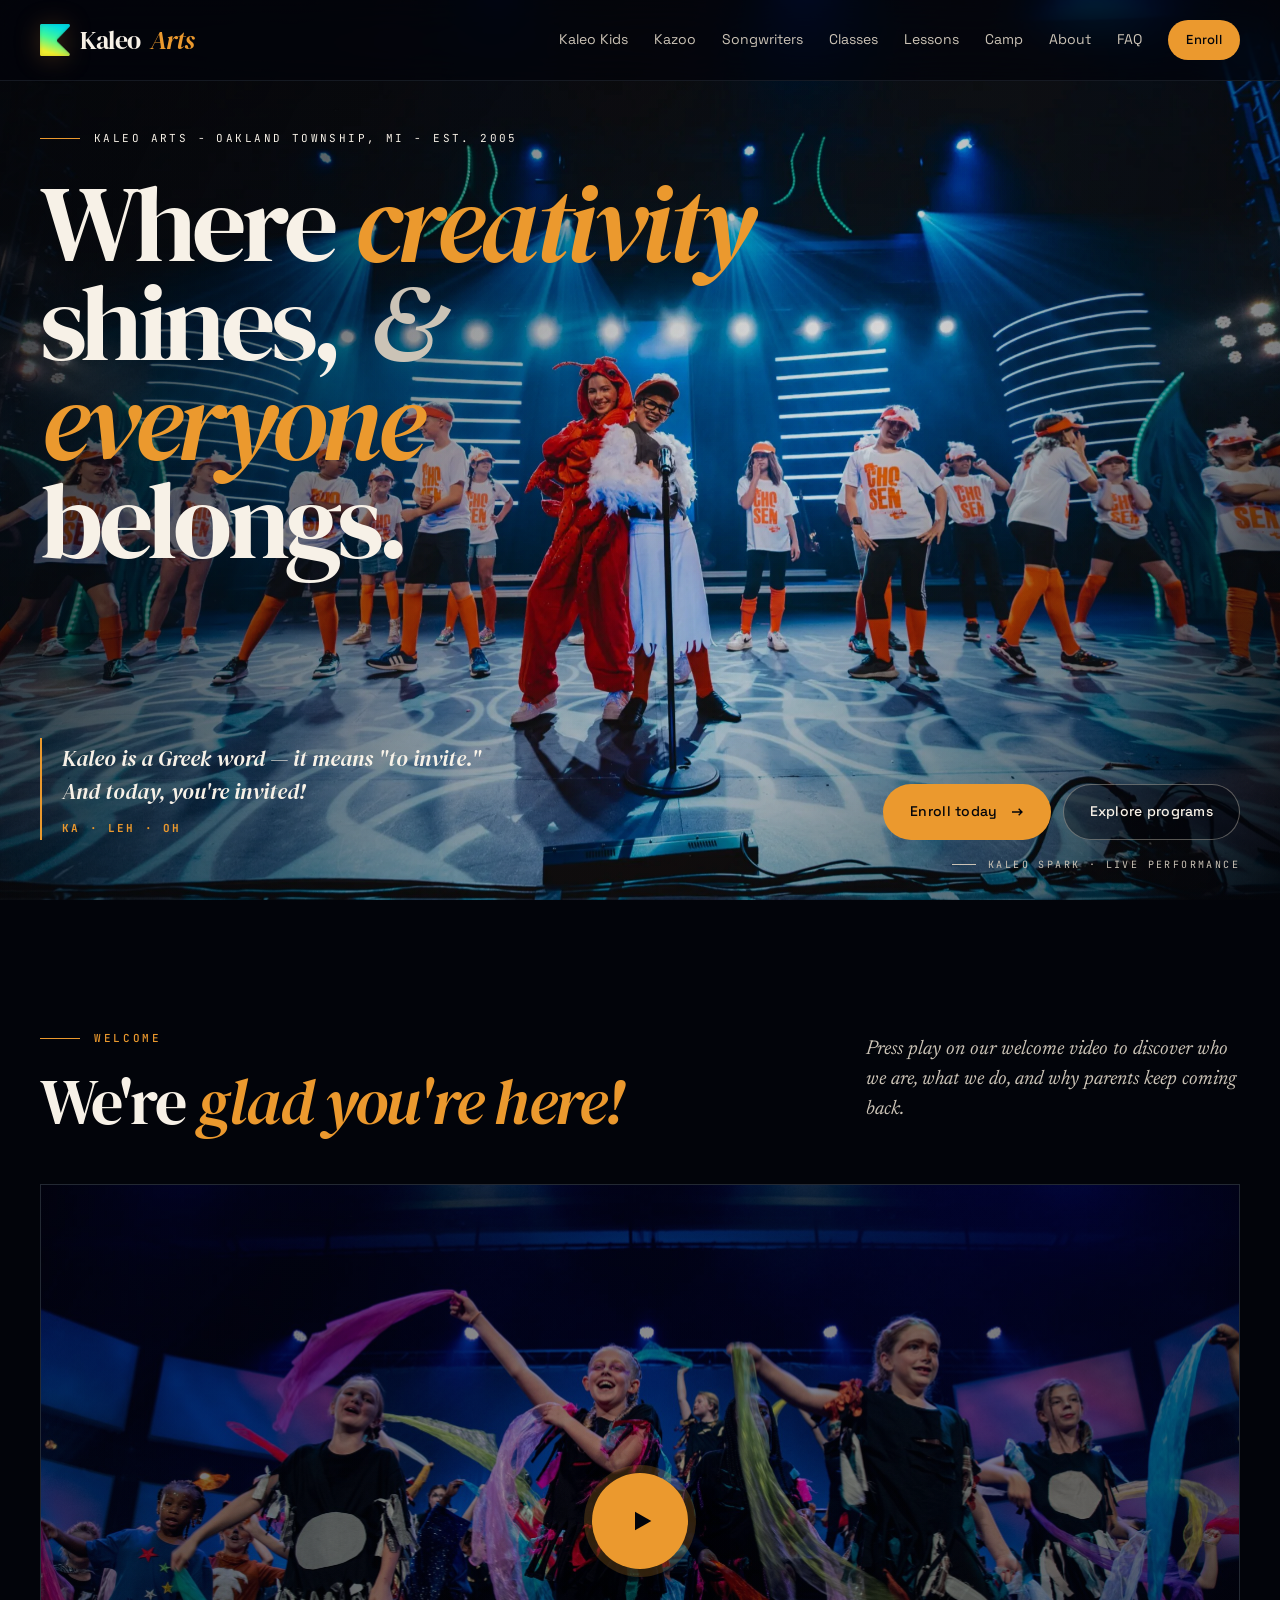
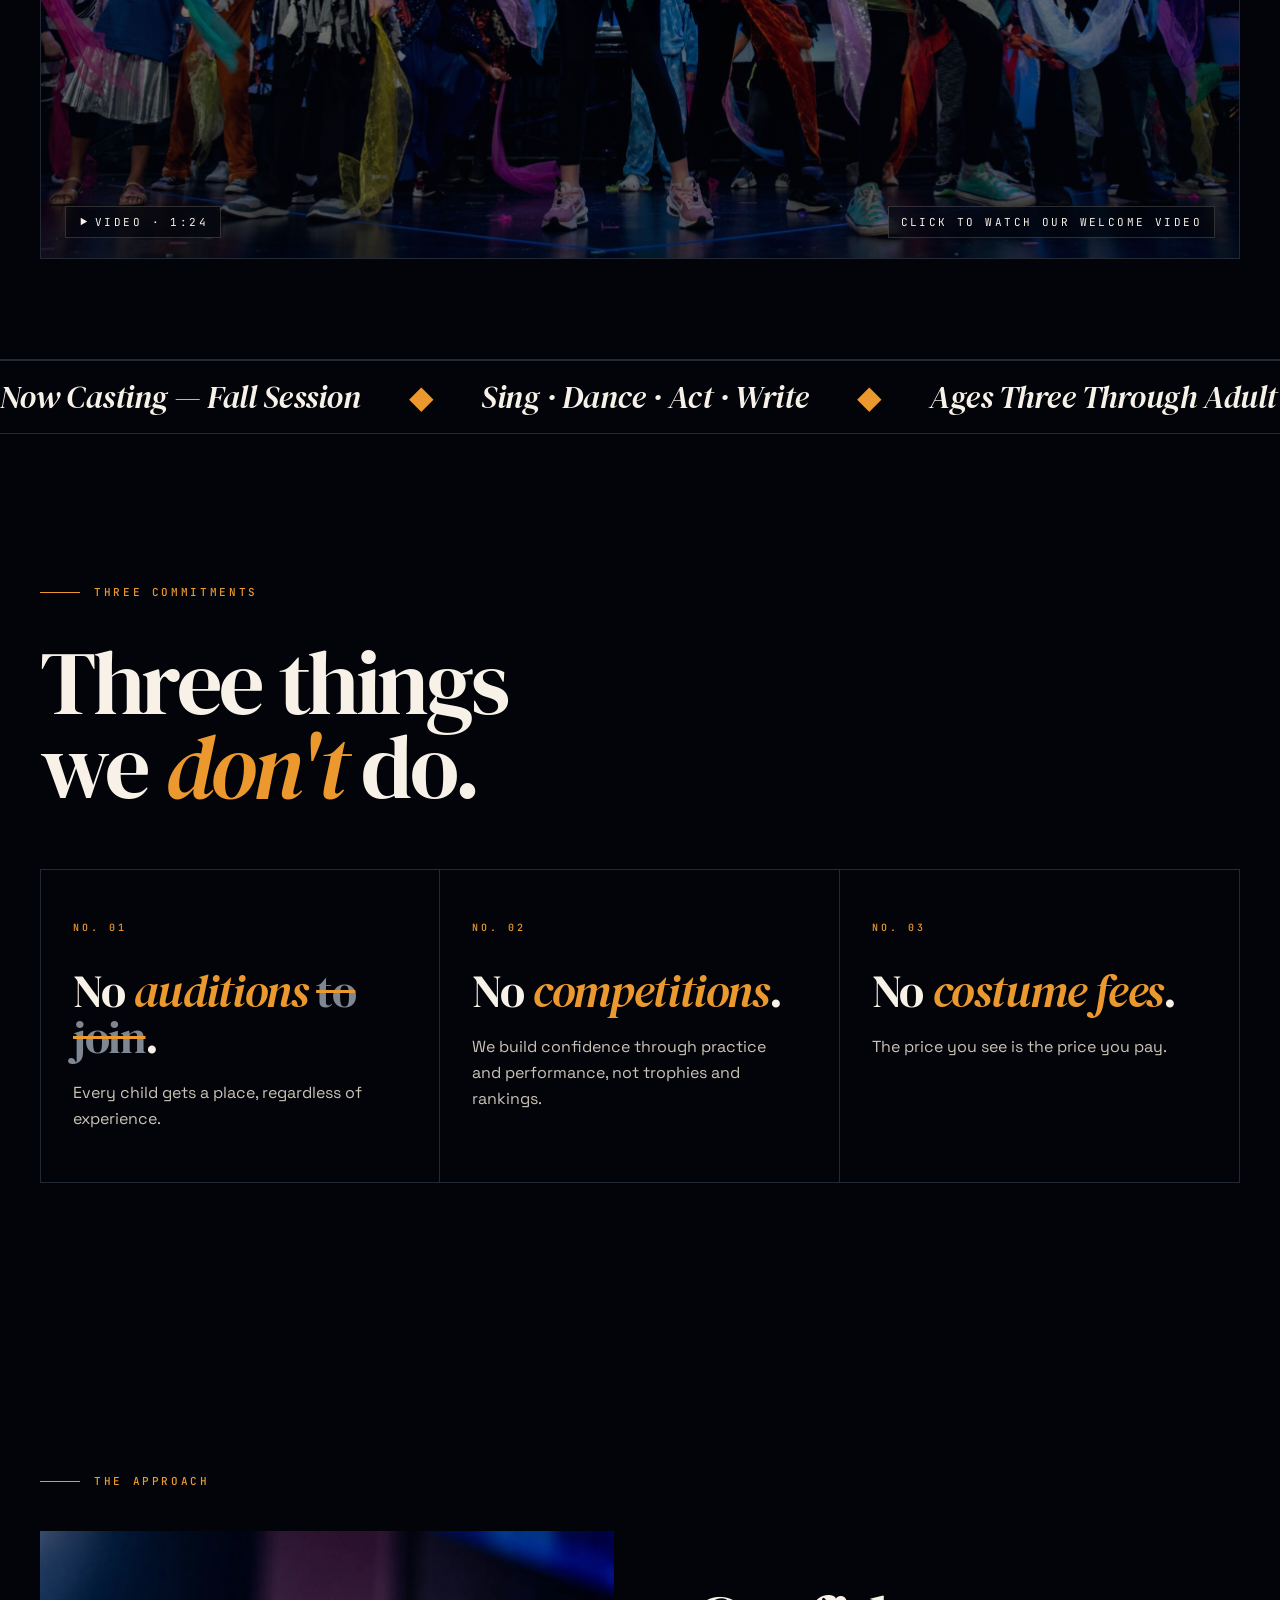
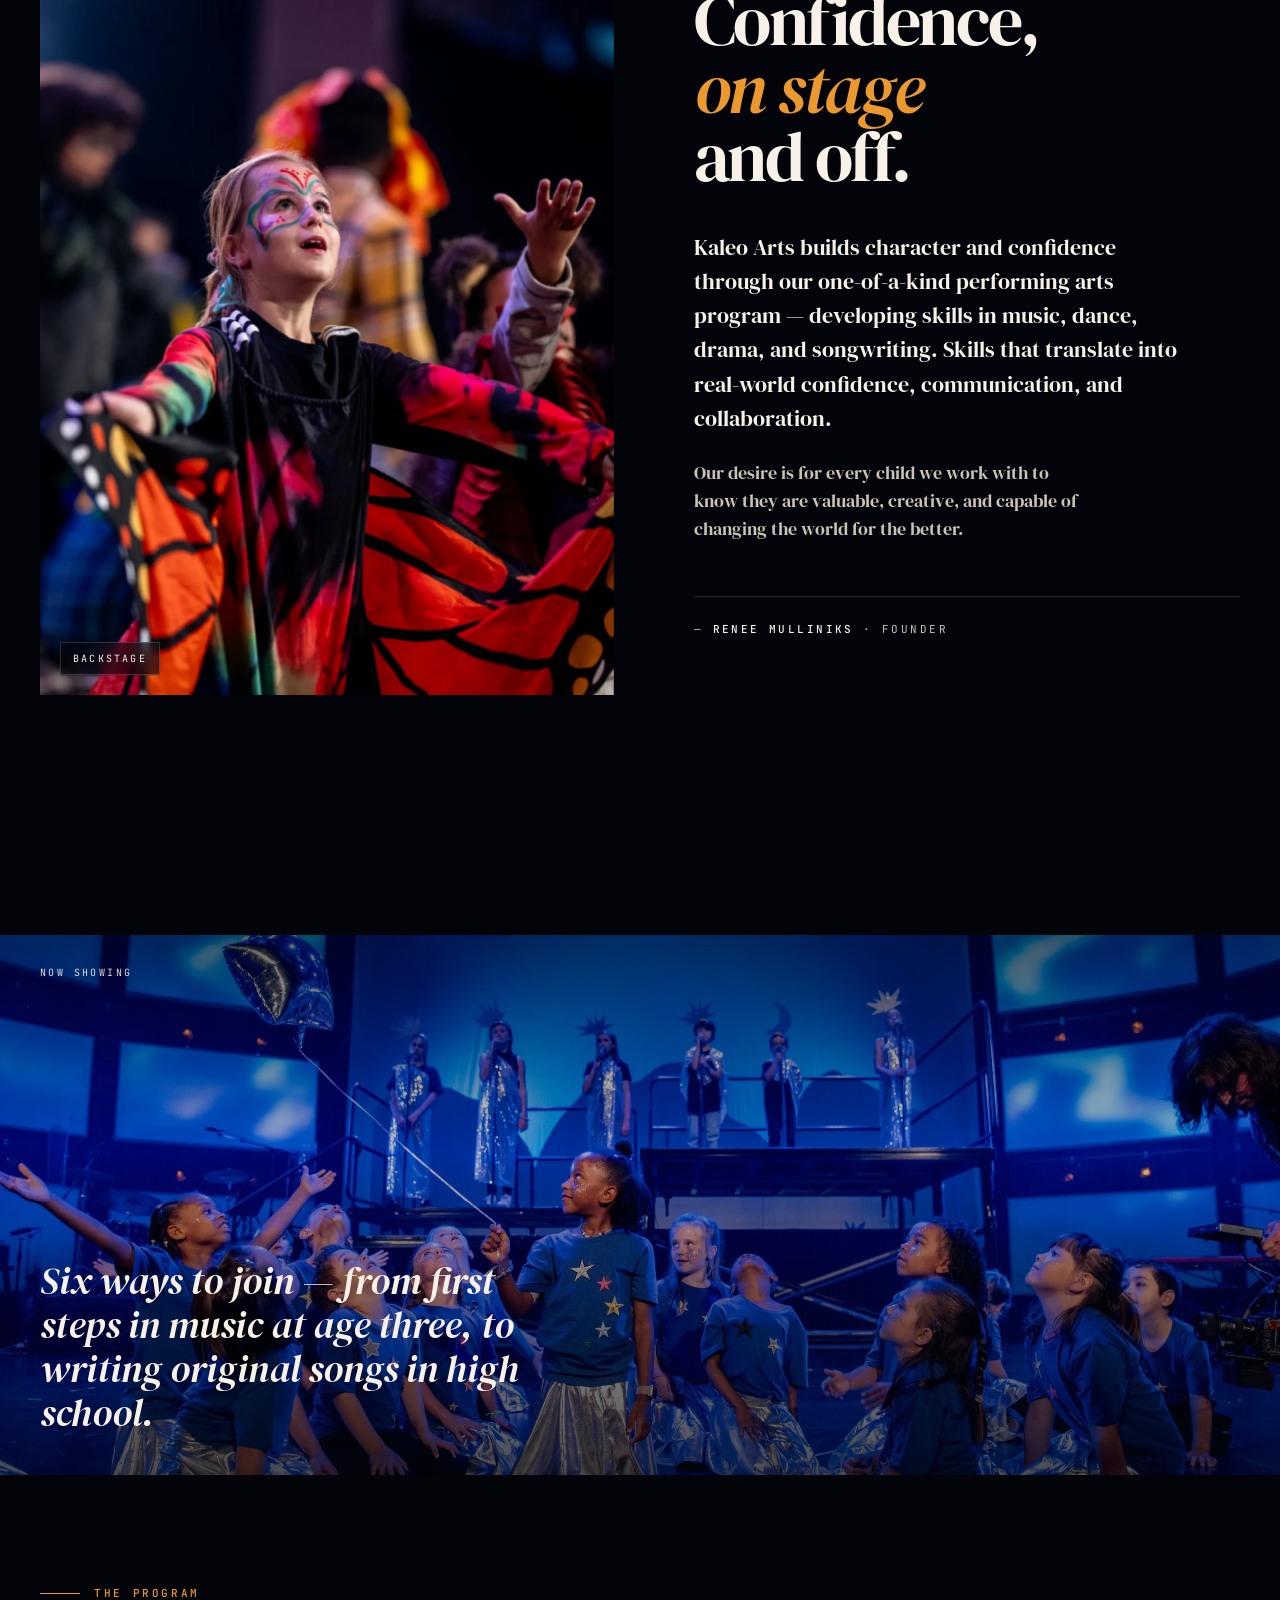
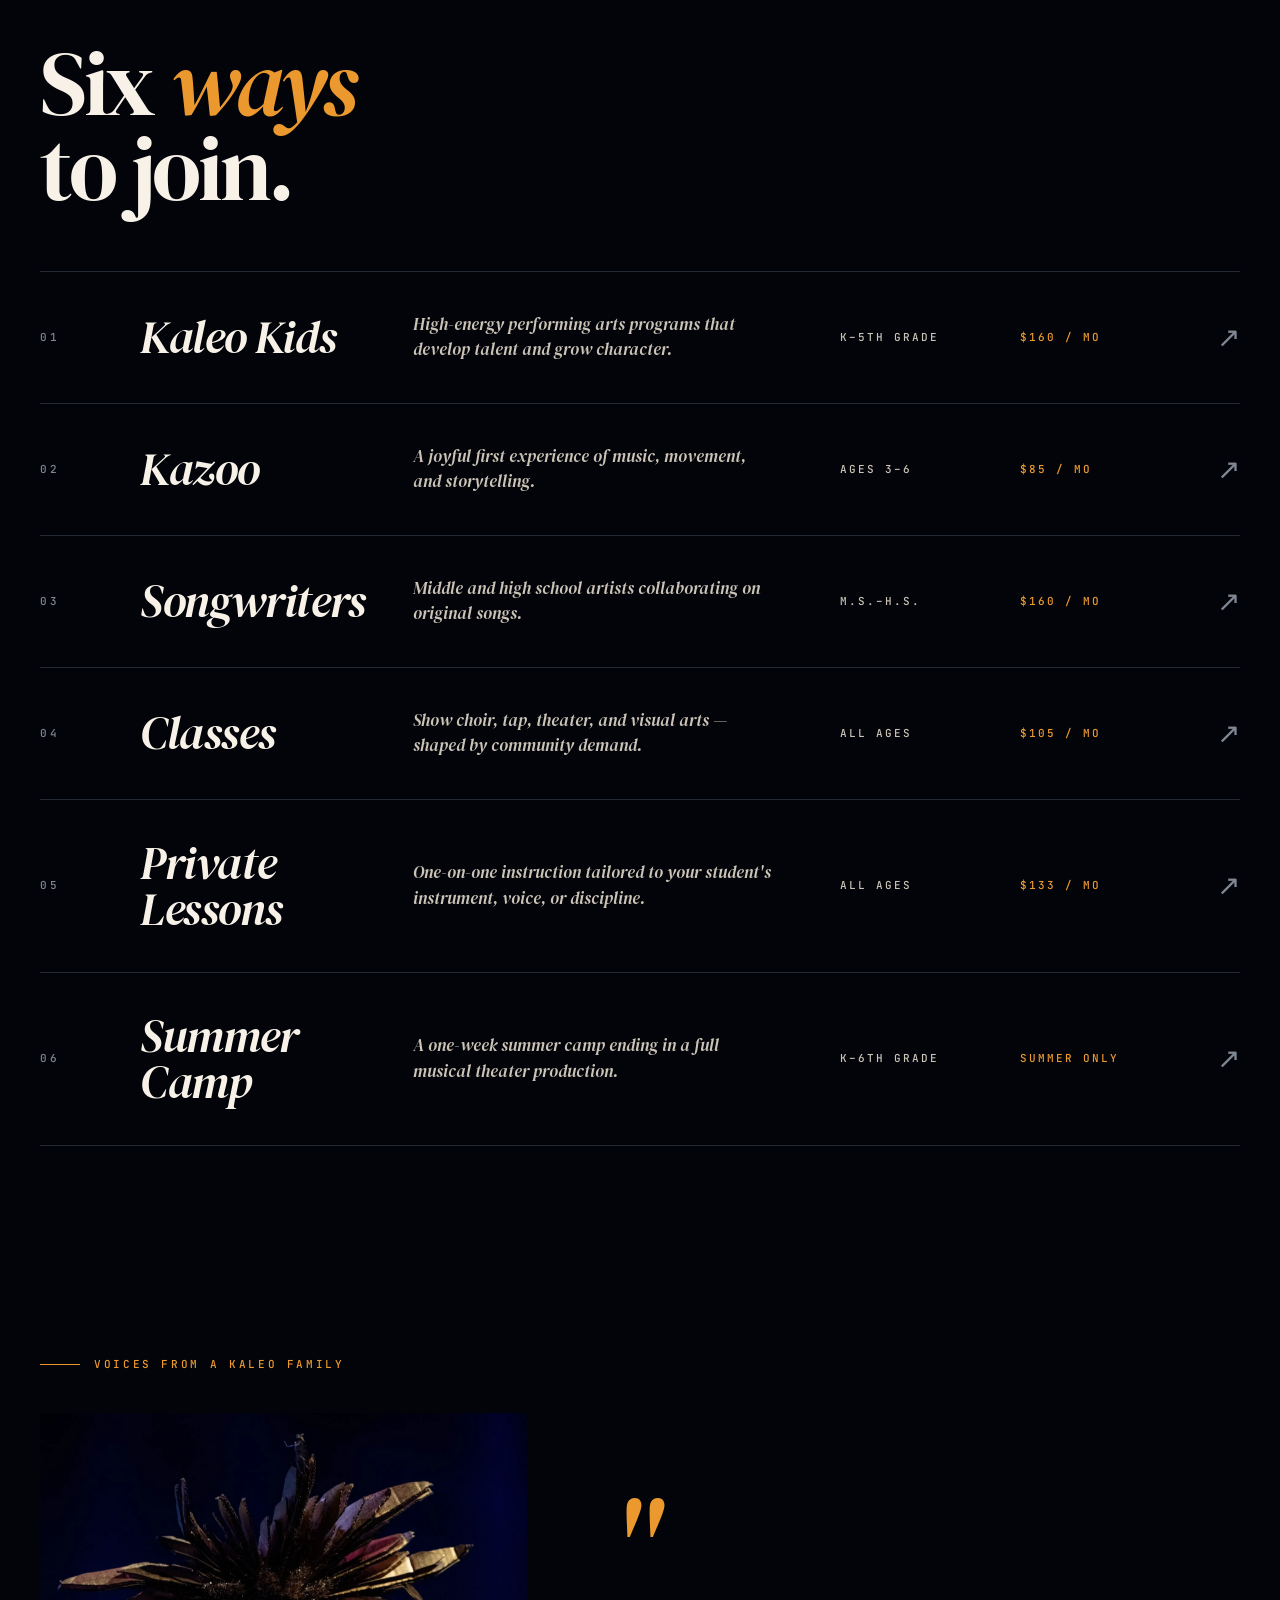
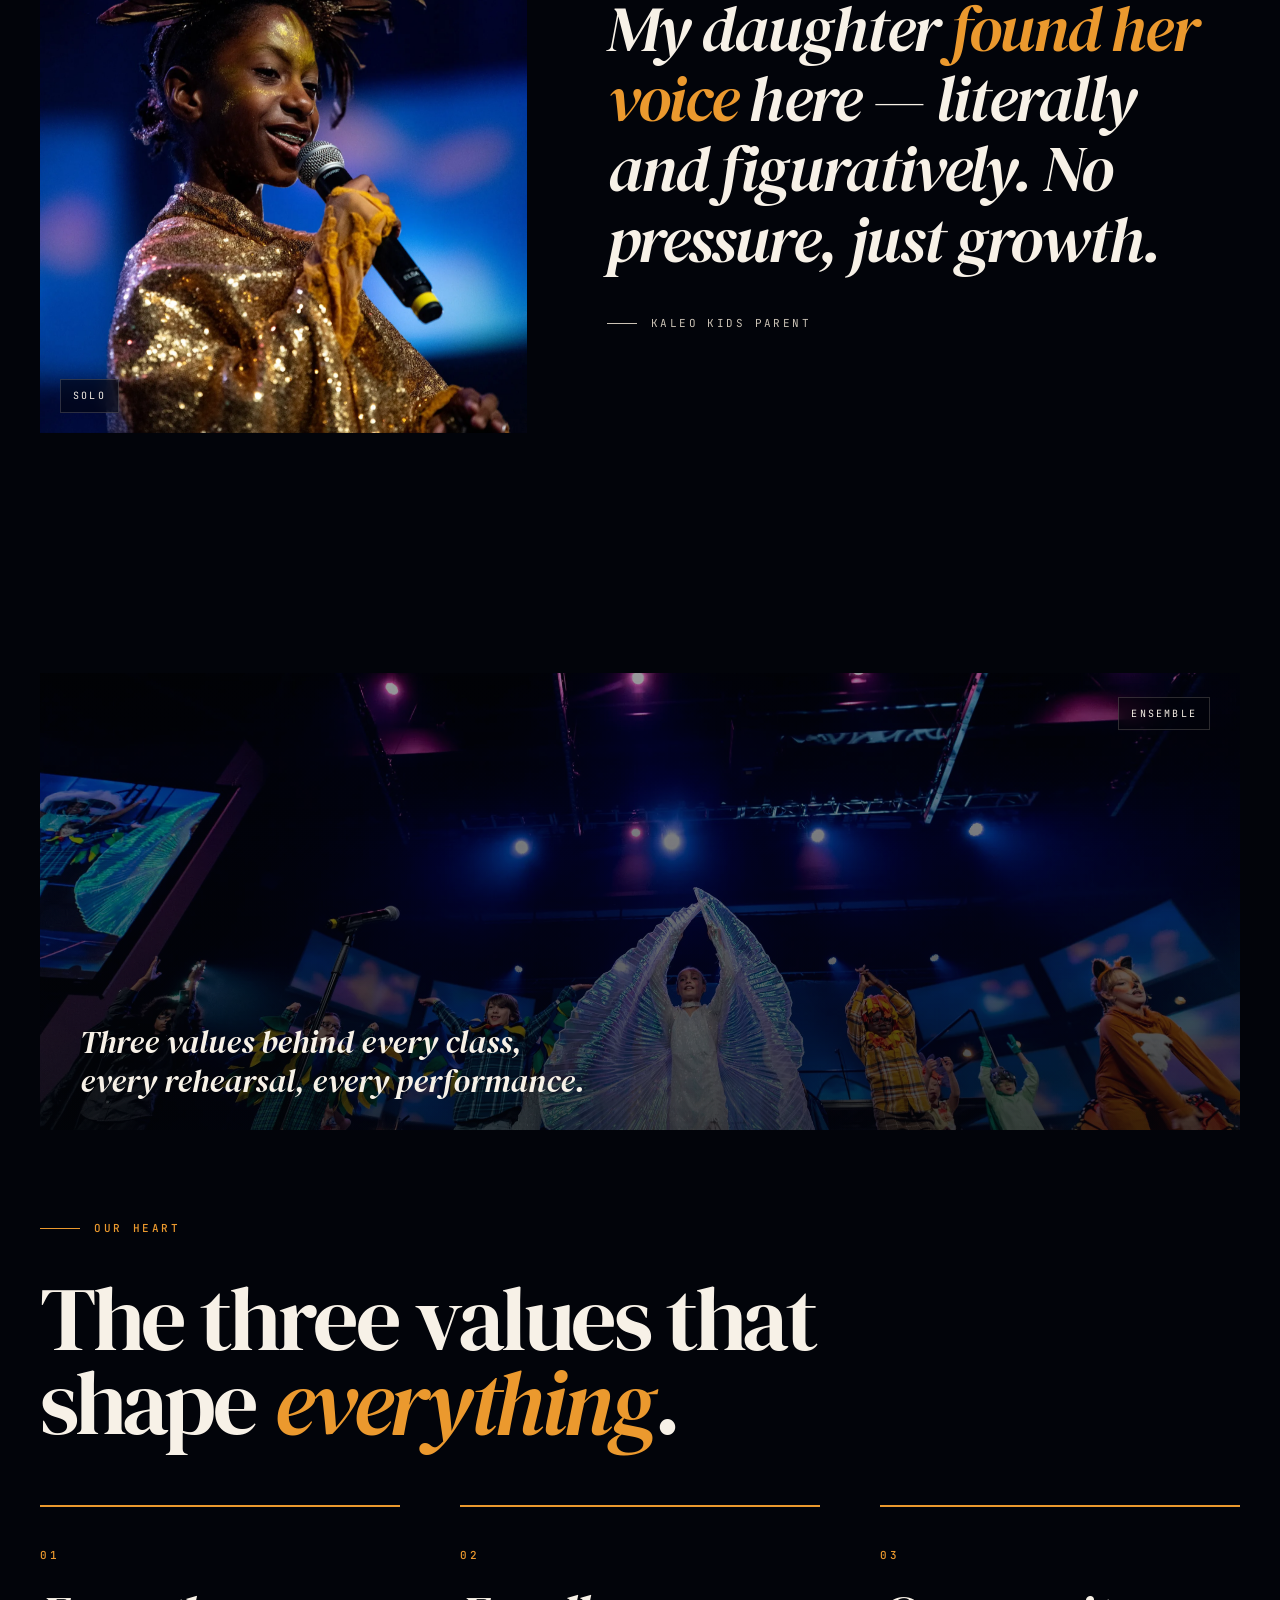
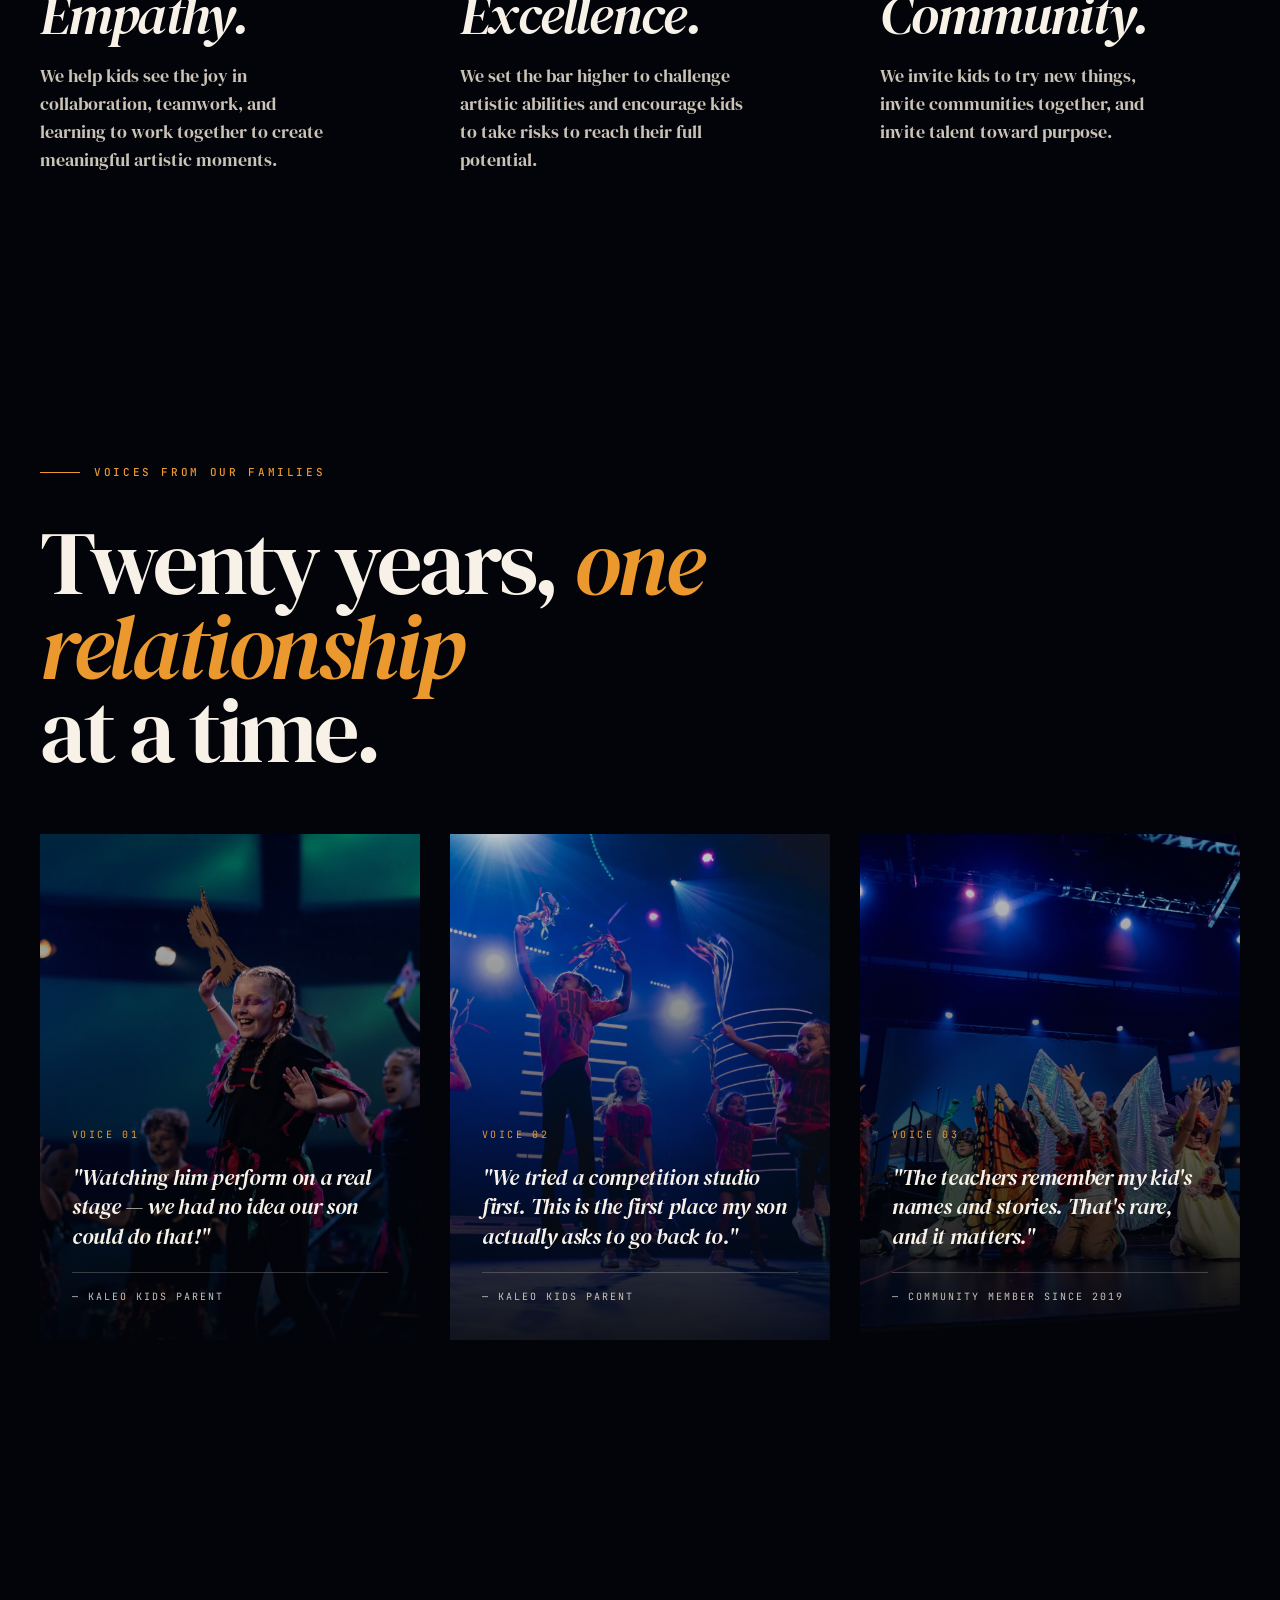
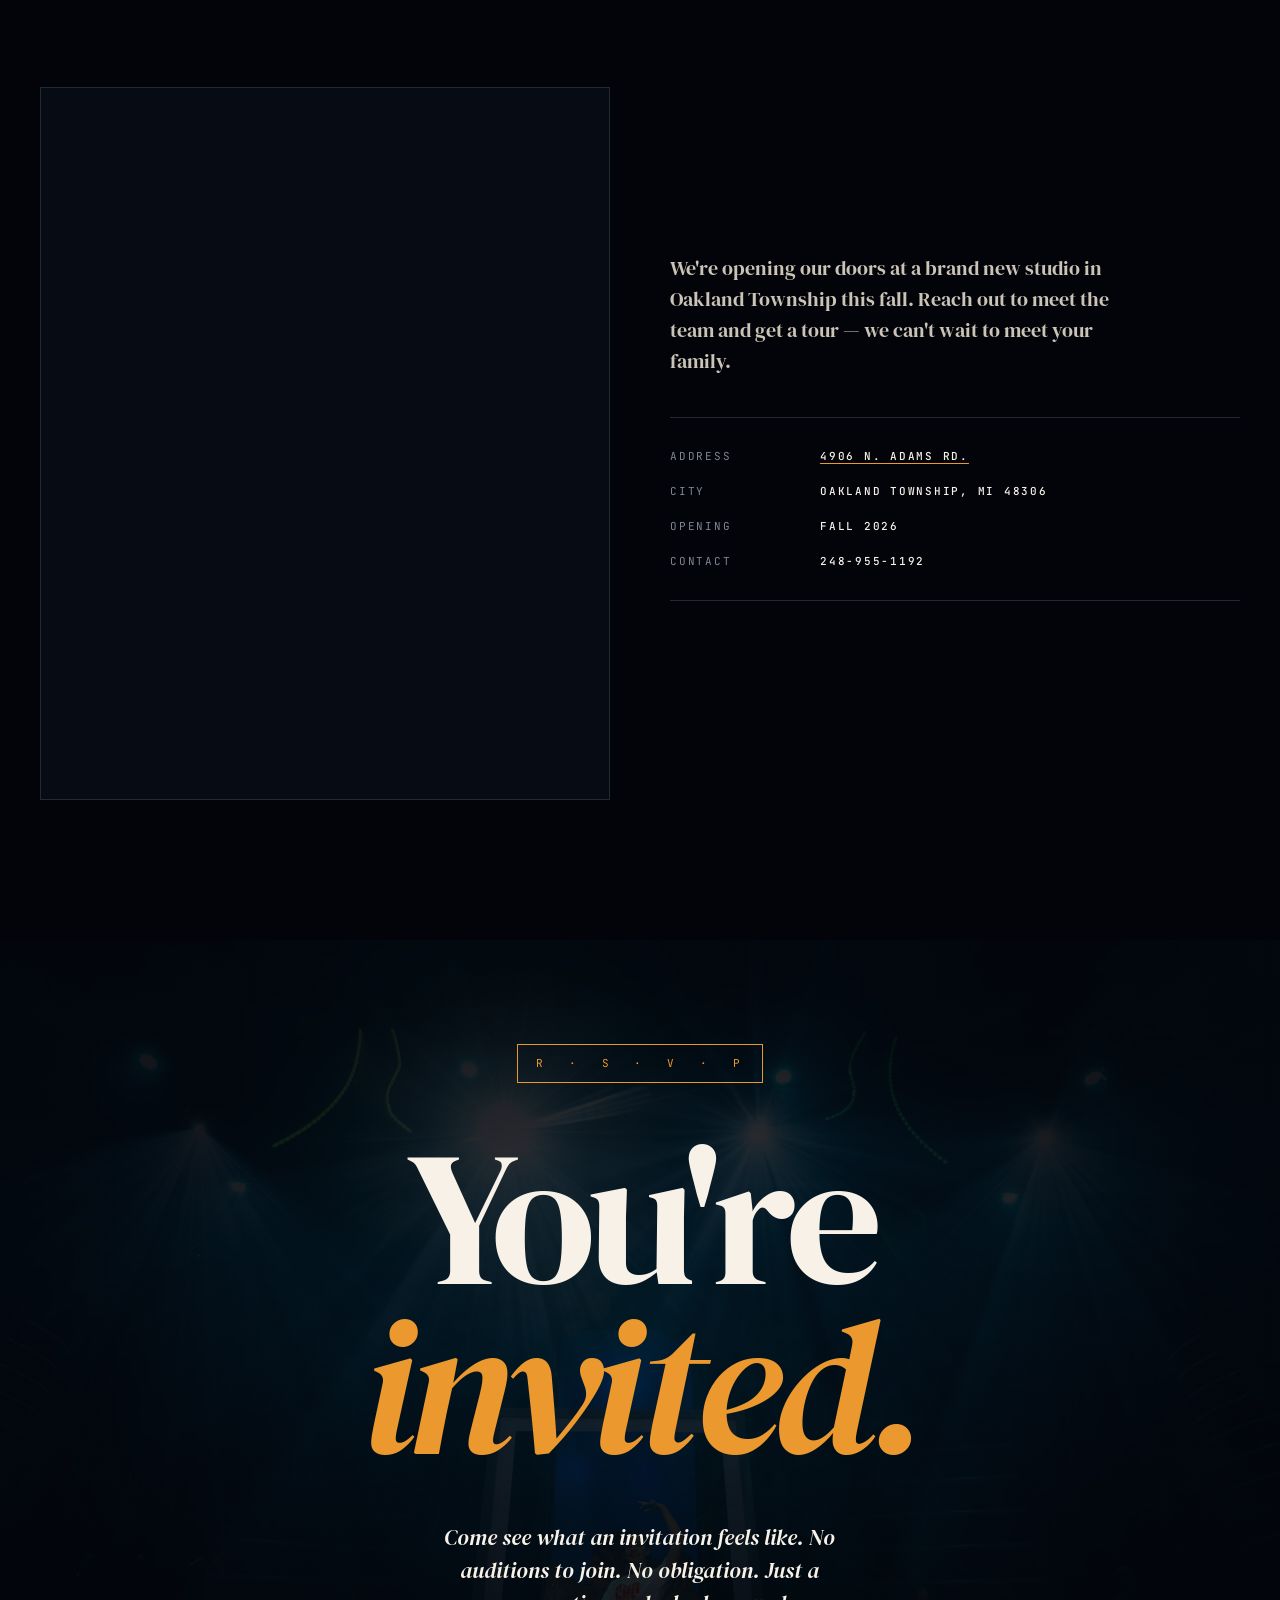
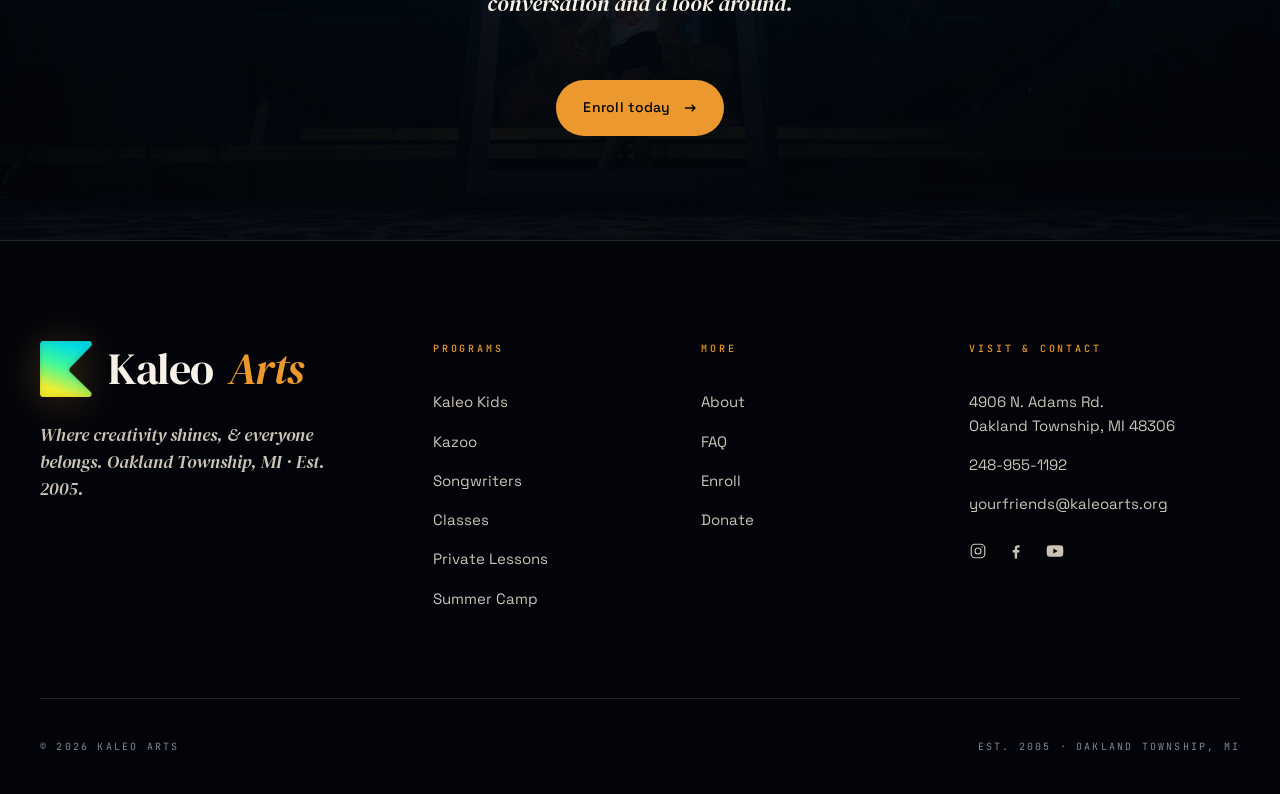
==== index.html @ e91942d9 "Add files via upload" ====
<!doctype html>
<html lang="en">
<head>
  <link rel="icon" type="image/png" href="/assets/img/logo-kaleo-mark.png">
  <meta name="google-site-verification" content="ztzQbjbMjURvGV7btjK7FBqbdzj9XWvC6XFdEu_nayM" />
  <script async src="https://www.googletagmanager.com/gtag/js?id=G-HVM2XD47LP"></script>
  <script>window.dataLayer=window.dataLayer||[];function gtag(){dataLayer.push(arguments);}gtag('js',new Date());gtag('config','G-HVM2XD47LP');</script></script>
<meta charset="utf-8"/>
<meta name="viewport" content="width=device-width, initial-scale=1"/>
<link rel="preload" as="image" href="assets/img/hero-chosen.webp" type="image/webp" fetchpriority="high"/>

<title>Kaleo Arts — Where creativity shines, & everyone belongs.</title>
<meta name="description" content="A performing arts home in Oakland Township, MI. No auditions, no competitions, no costume fees — for kids ages 3 through 18, plus adults."/>
<link rel="canonical" href="https://kaleoarts.org/"/>
<meta property="og:type" content="website"/>
<meta property="og:site_name" content="Kaleo Arts"/>
<meta property="og:url" content="https://kaleoarts.org/"/>
<meta property="og:title" content="Kaleo Arts — Where creativity shines, &amp; everyone belongs."/>
<meta property="og:description" content="A performing arts home in Oakland Township, MI. No auditions, no competitions, no costume fees — for kids ages 3 through 18, plus adults."/>
<meta property="og:image" content="https://kaleoarts.org/assets/img/hero-chosen.jpg"/>
<meta property="og:image:width" content="2400"/>
<meta property="og:image:height" content="1597"/>
<meta name="twitter:card" content="summary_large_image"/>
<meta name="twitter:title" content="Kaleo Arts — Where creativity shines, &amp; everyone belongs."/>
<meta name="twitter:description" content="A performing arts home in Oakland Township, MI. No auditions, no competitions, no costume fees — for kids ages 3 through 18, plus adults."/>
<meta name="twitter:image" content="https://kaleoarts.org/assets/img/hero-chosen.jpg"/>
<script type="application/ld+json">
{
  "@context": "https://schema.org",
  "@type": "EducationalOrganization",
  "name": "Kaleo Arts",
  "alternateName": "Kaleo Kids",
  "url": "https://kaleoarts.org/",
  "logo": "https://kaleoarts.org/assets/img/logo-kaleo-mark.png",
  "image": "https://kaleoarts.org/assets/img/hero-chosen.jpg",
  "description": "A performing arts home in Oakland Township, MI. No auditions, no competitions, no costume fees — for kids ages 3 through 18, plus adults.",
  "telephone": "+1-248-955-1192",
  "email": "yourfriends@kaleoarts.org",
  "foundingDate": "2005",
  "address": {
    "@type": "PostalAddress",
    "streetAddress": "4906 N. Adams Rd.",
    "addressLocality": "Oakland Township",
    "addressRegion": "MI",
    "postalCode": "48306",
    "addressCountry": "US"
  },
  "sameAs": [
    "https://www.instagram.com/kaleo.arts",
    "https://www.facebook.com/kaleo.kids.arts"
  ]
}
</script>

<link rel="preconnect" href="https://fonts.googleapis.com">
<link rel="preconnect" href="https://fonts.gstatic.com" crossorigin>
<link href="https://fonts.googleapis.com/css2?family=DM+Serif+Display:ital@0;1&family=Space+Grotesk:wght@400;500;600;700&family=Newsreader:ital,opsz,wght@0,6..72,300..700;1,6..72,300..700&family=JetBrains+Mono:wght@400;500&display=swap" rel="stylesheet">
<style>
  :root {
    /* Stage-dark palette pulled from the photos */
    --stage: oklch(11% 0.018 260);      /* near-black stage */
    --stage-2: oklch(15% 0.02 260);     /* one stop up */
    --stage-3: oklch(19% 0.022 260);    /* card surface */
    --rule: oklch(28% 0.02 260);        /* hairlines */
    --cream: oklch(96% 0.015 82);       /* warm off-white for text */
    --cream-mute: oklch(82% 0.02 78);   /* softer secondary text */
    --cream-fade: oklch(62% 0.02 260);  /* dim text */
    --amber: oklch(75% 0.15 68);        /* single warm accent — the spotlight */
    --amber-hot: oklch(68% 0.18 55);    /* deeper amber for hover */
    --bright: oklch(94% 0.028 82);      /* cream section bg */
  }
  * { box-sizing: border-box; margin: 0; padding: 0; }
  html {
    scroll-behavior: smooth;
    background: var(--stage);
    overflow-x: hidden;
    max-width: 100%;
    /* Prevent horizontal touch pan-drift on iOS/Android */
    overscroll-behavior-x: none;
  }
  body {
    background: var(--stage);
    color: var(--cream);
    font-family: 'Space Grotesk', system-ui, sans-serif;
    font-size: 17px;
    line-height: 1.55;
    -webkit-font-smoothing: antialiased;
    text-rendering: optimizeLegibility;
    overflow-x: hidden;
    max-width: 100%;
    overscroll-behavior-x: none;
    /* Lock horizontal touch panning on mobile browsers. touch-action:
       pan-y allows normal vertical scrolling but forbids the browser
       from producing a horizontal pan gesture, which was the source
       of the "panning left/right as I scroll" feel on the homepage. */
    touch-action: pan-y;
    font-weight: 400;
  }
  a { color: inherit; text-decoration: none; }
  em { font-style: italic; }
  img { display: block; max-width: 100%; }

  .wrap { max-width: 1440px; margin: 0 auto; padding: 0 40px; position: relative; }
  .wrap-lg { max-width: 1600px; margin: 0 auto; padding: 0 40px; position: relative; }

  /* ==================== NAV ==================== */
  .nav {
    position: fixed;
    top: 0; left: 0; right: 0;
    z-index: 50;
    padding: 20px 0;
    background: oklch(11% 0.018 260 / 0.7);
    backdrop-filter: blur(20px) saturate(1.2);
    -webkit-backdrop-filter: blur(20px) saturate(1.2);
    border-bottom: 1px solid oklch(28% 0.02 260 / 0.6);
    transition: padding .3s, background .3s;
  }
  .nav.compact { padding: 12px 0; }
  .nav-inner {
    max-width: 1600px;
    margin: 0 auto;
    padding: 0 40px;
    display: flex;
    align-items: center;
    justify-content: space-between;
    gap: 24px;
  }
  .nav-logo {
    font-family: 'DM Serif Display', serif;
    font-weight: 400;
    font-size: 26px;
    letter-spacing: -0.025em;
    color: var(--cream);
    display: inline-flex; align-items: center; gap: 10px;
    line-height: 1;
  }
  .nav-logo em { font-style: italic; color: var(--amber); font-weight: 400; }
  .nav-logo .dot {
    display: inline-block; width: 6px; height: 6px; border-radius: 50%;
    background: var(--amber);
    margin-right: 4px;
    box-shadow: 0 0 12px var(--amber);
  }
  .nav-logo-mark {
    display: block;
    height: 32px;
    width: auto;
    filter: drop-shadow(0 2px 12px oklch(75% 0.15 68 / 0.25));
    transition: height .3s, transform .3s;
  }
  .nav.compact .nav-logo-mark { height: 26px; }
  .nav-links {
    display: flex;
    gap: 26px;
    font-family: 'Space Grotesk', sans-serif;
    font-size: 14px;
    font-weight: 400;
    color: var(--cream-mute);
    align-items: center;
  }
  .nav-links a { transition: color .2s; position: relative; }
  .nav-links a:hover { color: var(--amber); }
  .nav-links a.current { color: var(--cream); }
  /* Underline: grows L→R on enter, exits L→R on leave
     (origin flips from right → left on hover). Skip the Enroll CTA. */
  .nav-links a:not(.nav-cta)::after {
    content: "";
    position: absolute;
    left: 0; right: 0; bottom: -6px;
    height: 1px;
    background: var(--amber);
    transform: scaleX(0);
    transform-origin: right;
    transition: transform .35s cubic-bezier(.22,.61,.36,1);
    pointer-events: none;
  }
  .nav-links a:not(.nav-cta):hover::after,
  .nav-links a.current:not(.nav-cta)::after {
    transform: scaleX(1);
    transform-origin: left;
  }
  .nav-cta {
    padding: 10px 18px;
    background: var(--amber);
    color: var(--stage) !important;
    border-radius: 100px;
    font-weight: 500;
    font-size: 13px;
    letter-spacing: 0.02em;
    transition: all .2s;
  }
  .nav-cta:hover { background: var(--cream); }
  .nav-cta.current::after { display: none; }

  /* ---------- Mobile hamburger + drawer ---------- */
  .nav-burger {
    display: none; /* hidden on desktop; shown below 960px via media query */
    background: transparent;
    border: 0;
    padding: 12px;
    cursor: pointer;
    width: 48px;
    height: 48px;
    /* Fixed so it can sit above the drawer (z:70) while the drawer covers
       the full viewport. Positioned to align with the nav bar's right
       padding — 20px on mobile (see .nav-inner mobile override). */
    position: fixed;
    top: 16px;
    right: 12px;
    z-index: 80;
  }
  .nav-burger span {
    display: block;
    width: 22px;
    height: 1.5px;
    background: var(--cream);
    margin: 5px auto;
    transition: transform .3s, opacity .2s;
  }
  .nav-burger.open span:nth-child(1) { transform: translateY(6.5px) rotate(45deg); }
  .nav-burger.open span:nth-child(2) { opacity: 0; }
  .nav-burger.open span:nth-child(3) { transform: translateY(-6.5px) rotate(-45deg); }
  .mobile-menu {
    position: fixed;
    top: 0; left: 0; right: 0; bottom: 0;
    /* Above .nav (z:50) so the drawer covers the nav bar too. The burger
       button itself is z:80 so it stays tappable to close the drawer. */
    z-index: 70;
    background: oklch(11% 0.018 260 / 0.97);
    backdrop-filter: blur(24px) saturate(1.2);
    -webkit-backdrop-filter: blur(24px) saturate(1.2);
    opacity: 0;
    pointer-events: none;
    transition: opacity .3s ease;
    overflow-y: auto;
    padding: 100px 32px 60px;
  }
  .mobile-menu.open { opacity: 1; pointer-events: auto; }
  .mobile-menu-inner {
    display: flex;
    flex-direction: column;
    gap: 4px;
    max-width: 480px;
    margin: 0 auto;
  }
  .mobile-menu-eye {
    font-family: 'JetBrains Mono', monospace;
    font-size: 11px;
    letter-spacing: 0.24em;
    text-transform: uppercase;
    color: var(--amber);
    margin: 24px 0 8px;
  }
  .mobile-menu-inner > .mobile-menu-eye:first-child { margin-top: 0; }
  .mobile-menu a {
    font-family: 'DM Serif Display', serif;
    font-size: 28px;
    line-height: 1.2;
    color: var(--cream);
    padding: 14px 0;
    border-bottom: 1px solid var(--rule);
    min-height: 52px;
    display: flex;
    align-items: center;
    transition: color .2s;
  }
  .mobile-menu a:hover,
  .mobile-menu a.current { color: var(--amber); }
  .mobile-menu a.current::before {
    content: "\203A\00a0";
    color: var(--amber);
  }
  .mobile-menu-cta {
    margin-top: 28px;
    background: var(--amber);
    color: var(--stage) !important;
    padding: 18px 24px !important;
    border-radius: 100px;
    justify-content: center;
    font-size: 18px !important;
    border-bottom: 0 !important;
    font-family: 'Space Grotesk', sans-serif !important;
    letter-spacing: 0.02em;
  }
  .mobile-menu-cta:hover { color: var(--stage) !important; background: var(--cream); }

  /* ==================== HERO — FULL-BLEED CINEMATIC ==================== */
  .hero {
    position: relative;
    height: 100vh;
    min-height: 640px;
    overflow: hidden;
    background: var(--stage);
  }
  .hero-img {
    position: absolute;
    inset: 0;
    width: 100%;
    height: 100%;
    object-fit: cover;
    object-position: center 30%;
    will-change: transform;
    /* Ken burns */
    animation: hero-drift 22s ease-in-out infinite alternate;
    transform-origin: center 40%;
  }
  @keyframes hero-drift {
    0%   { transform: scale(1.08) translate3d(0, 0, 0); }
    100% { transform: scale(1.14) translate3d(-1%, -2%, 0); }
  }
  /* Kill hero-drift on touch devices, not just narrow viewports.
     Mirrors the same fix in assets/kaleo-v3.css (subpages) — see that
     file for the full explanation. Short version: mobile browsers
     commonly defer compositing a will-change: transform layer until
     the first scroll, so the animation's clock has already been
     ticking since page load and the first scroll makes it jump to
     catch up, instead of drifting smoothly. (hover: none) and
     (pointer: coarse) catches every touch device regardless of width
     or orientation, so the animation never starts and there's
     nothing to catch up on. */
  @media (hover: none) and (pointer: coarse) {
    .hero-img {
      animation: none !important;
      transform: none !important;
    }
  }
  /* Vignette overlays */
  .hero::before {
    content: "";
    position: absolute; inset: 0;
    background:
      linear-gradient(180deg, oklch(11% 0.018 260 / 0.35) 0%, oklch(11% 0.018 260 / 0.05) 30%, oklch(11% 0.018 260 / 0.45) 65%, oklch(11% 0.018 260 / 0.95) 100%);
    z-index: 2;
    pointer-events: none;
  }
  .hero::after {
    content: "";
    position: absolute; inset: 0;
    background: radial-gradient(ellipse at 50% 45%, transparent 0%, oklch(11% 0.018 260 / 0.35) 100%);
    z-index: 2;
    pointer-events: none;
  }

  .hero-content {
    position: absolute;
    inset: 0;
    z-index: 3;
    display: flex;
    flex-direction: column;
    justify-content: space-between;
    padding: 130px 0 60px;
  }
  /* .wrap-lg uses margin: 0 auto. As a flex child that collapses to
     content width and centers — invite caption / CTAs drift off the
     headline rail, and buttons miss .hero-photo-caption's right edge.
     Force full width on every wrap in the hero stack (including the
     one nested in .hero-center). */
  .hero-content > .wrap-lg,
  .hero-content > .hero-center,
  .hero-center > .wrap-lg {
    width: 100%;
    align-self: stretch;
  }
  /* Soft top-left scrim so the headline reads cleanly against the stage,
     without the middle of the photo (where the performers' faces sit)
     picking up any wash. */
  .hero::before {
    background:
      linear-gradient(
        115deg,
        oklch(11% 0.018 260 / 0.72) 0%,
        oklch(11% 0.018 260 / 0.55) 22%,
        oklch(11% 0.018 260 / 0.18) 48%,
        oklch(11% 0.018 260 / 0.05) 62%,
        oklch(11% 0.018 260 / 0.35) 85%,
        oklch(11% 0.018 260 / 0.92) 100%
      );
  }
  .hero-top-meta {
    display: flex; justify-content: space-between; align-items: center;
    font-family: 'JetBrains Mono', monospace;
    font-size: 11px;
    letter-spacing: 0.22em;
    color: var(--cream);
    text-transform: uppercase;
    opacity: 0;
    animation: fade-in 1s ease 0.4s forwards;
  }
  .hero-top-meta .l::before {
    content: "";
    display: inline-block;
    width: 40px; height: 1px;
    background: var(--amber);
    vertical-align: middle;
    margin-right: 14px;
  }
  .hero-top-meta .r { color: var(--cream-mute); }

  .hero-center {
    flex: 1;
    display: flex;
    /* Anchor headline in the upper third so it clears the performers' faces,
       and pin it hard-left of the wrap so it never crosses center stage. */
    align-items: flex-start;
    justify-content: flex-start;
    /* Small gap under the eyebrow so the H1 doesn't crowd it. */
    padding: 28px 0 0;
  }
  .hero-title {
    font-family: 'DM Serif Display', serif;
    font-weight: 400;
    /* Slightly tighter cap so long headlines can't sprawl across the subjects. */
    font-size: clamp(56px, 8.4vw, 140px);
    line-height: 0.92;
    letter-spacing: -0.045em;
    color: var(--cream);
    text-align: left;
    /* Left-column measure — wide enough to breathe, still clear of faces. */
    max-width: 16ch;
  }
  .hero-title .line {
    display: block;
    /* overflow: hidden masks the pre-animation .word translateY(110%).
       With line-height: 0.92, descenders on j/p/g/y (e.g. "Kaleojoy")
       fall below the line box and get clipped. Pad the clip line down
       into the descender zone; negate the pad on margin so line rhythm
       and the .hero-center anchoring don't shift. */
    overflow: hidden;
    padding-bottom: 0.18em;
    margin-bottom: -0.18em;
  }
  .hero-title .word {
    display: inline-block;
    opacity: 0;
    transform: translateY(110%);
    animation: word-rise 1.1s cubic-bezier(.22,.61,.36,1) forwards;
  }
  .hero-title .italic {
    font-style: italic;
    color: var(--amber);
    font-weight: 400;
  }
  .hero-title .amp {
    font-style: italic;
    font-weight: 400;
    color: var(--cream-mute);
    padding: 0 0.1em;
  }
  @keyframes word-rise {
    to { opacity: 1; transform: translateY(0); }
  }
  @keyframes fade-in {
    to { opacity: 1; }
  }

  .hero-bottom {
    display: grid;
    grid-template-columns: 1.2fr 1fr;
    gap: 60px;
    align-items: end;
    opacity: 0;
    animation: fade-in 1s ease 1.4s forwards;
  }
  .hero-caption {
    font-family: 'DM Serif Display', serif;
    font-style: italic;
    font-weight: 400;
    font-size: 22px;
    line-height: 1.5;
    color: var(--cream);
    max-width: 40ch;
    border-left: 2px solid var(--amber);
    padding: 4px 0 4px 20px;
  }
  .hero-caption strong {
    font-family: 'JetBrains Mono', monospace;
    font-style: normal;
    font-size: 11px;
    letter-spacing: 0.2em;
    color: var(--amber);
    text-transform: uppercase;
    display: block;
    margin-top: 12px;
  }
  .hero-cta-row {
    display: flex; gap: 12px; flex-wrap: wrap;
    justify-content: flex-end;
    align-items: end;
  }
  .hero-photo-caption {
    position: absolute;
    bottom: 28px; right: 40px;
    z-index: 4;
    font-family: 'JetBrains Mono', monospace;
    font-size: 10px;
    letter-spacing: 0.24em;
    color: var(--cream-mute);
    text-transform: uppercase;
    opacity: 0;
    animation: fade-in 1s ease 1.8s forwards;
  }
  .hero-photo-caption::before {
    content: "";
    display: inline-block;
    width: 24px; height: 1px;
    background: var(--cream-mute);
    vertical-align: middle;
    margin-right: 12px;
  }

  /* ==================== BUTTONS ==================== */
  .btn {
    display: inline-flex; align-items: center; gap: 12px;
    font-family: 'Space Grotesk', sans-serif;
    font-size: 14px;
    font-weight: 500;
    letter-spacing: 0.02em;
    padding: 16px 26px;
    border-radius: 100px;
    transition: all .3s cubic-bezier(.22,.61,.36,1);
    cursor: pointer;
    border: 1px solid transparent;
    white-space: nowrap;
  }
  .btn-primary { background: var(--amber); color: var(--stage); }
  .btn-primary:hover { background: var(--cream); }
  .btn-secondary { border-color: oklch(85% 0.02 78 / 0.4); color: var(--cream); background: oklch(11% 0.018 260 / 0.4); backdrop-filter: blur(8px); }
  .btn-secondary:hover { background: var(--cream); color: var(--stage); border-color: var(--cream); }
  .btn svg { width: 14px; height: 10px; transition: transform .3s; }
  .btn:hover svg { transform: translateX(4px); }

  /* ==================== VIDEO — WELCOME REEL ==================== */
  .video-section {
    padding: 120px 0 100px;
    background: var(--stage);
    border-bottom: 1px solid var(--rule);
  }
  .video-head {
    display: flex;
    justify-content: space-between;
    align-items: end;
    gap: 40px;
    margin-bottom: 50px;
    flex-wrap: wrap;
  }
  .video-head .l { max-width: 600px; }
  .video-head .plate-label { margin-bottom: 24px; }
  .video-head h2 {
    font-family: 'DM Serif Display', serif;
    font-weight: 400;
    font-size: clamp(40px, 5vw, 76px);
    line-height: 0.98;
    letter-spacing: -0.03em;
    color: var(--cream);
    margin: 0;
  }
  .video-head h2 em { font-style: italic; color: var(--amber); }
  .video-head .r {
    font-family: 'Newsreader', serif;
    font-style: italic;
    font-weight: 400;
    font-size: 20px;
    line-height: 1.5;
    color: var(--cream-mute);
    max-width: 34ch;
    padding-bottom: 10px;
  }
  .video-frame {
    position: relative;
    aspect-ratio: 16 / 9;
    background: var(--stage-2);
    border: 1px solid var(--rule);
    overflow: hidden;
    cursor: pointer;
  }
  .video-frame iframe {
    position: absolute;
    inset: 0;
    width: 100%;
    height: 100%;
    border: 0;
  }
  .video-poster {
    position: absolute;
    inset: 0;
    background: none;
    border: 0;
    padding: 0;
    cursor: pointer;
    display: block;
    width: 100%;
    height: 100%;
    overflow: hidden;
  }
  .video-poster::after {
    content: "";
    position: absolute;
    inset: 0;
    background:
      radial-gradient(ellipse at 50% 55%, transparent 0%, oklch(11% 0.018 260 / 0.35) 65%),
      linear-gradient(180deg, oklch(11% 0.018 260 / 0.25) 0%, oklch(11% 0.018 260 / 0.45) 100%);
    z-index: 1;
    transition: background .3s;
  }
  .video-poster:hover::after {
    background:
      radial-gradient(ellipse at 50% 55%, transparent 0%, oklch(11% 0.018 260 / 0.25) 65%),
      linear-gradient(180deg, oklch(11% 0.018 260 / 0.15) 0%, oklch(11% 0.018 260 / 0.35) 100%);
  }
  .video-poster img {
    position: absolute;
    inset: 0;
    width: 100%;
    height: 100%;
    object-fit: cover;
    transition: transform 1s cubic-bezier(.22,.61,.36,1);
  }
  .video-poster:hover img { transform: scale(1.04); }
  .video-poster .play-badge {
    position: absolute;
    top: 50%; left: 50%;
    transform: translate(-50%, -50%);
    z-index: 2;
    width: 96px;
    height: 96px;
    border-radius: 50%;
    background: var(--amber);
    display: flex;
    align-items: center;
    justify-content: center;
    box-shadow: 0 0 0 8px oklch(75% 0.15 68 / 0.2), 0 20px 40px oklch(0% 0 0 / 0.4);
    transition: transform .3s ease, background .3s ease, box-shadow .3s ease;
  }
  .video-poster:hover .play-badge {
    transform: translate(-50%, -50%) scale(1.08);
    background: var(--cream);
    box-shadow: 0 0 0 12px oklch(96% 0.015 82 / 0.2), 0 24px 50px oklch(0% 0 0 / 0.5);
  }
  .video-poster .play-badge svg {
    width: 28px;
    height: 28px;
    fill: var(--stage);
    margin-left: 4px;
  }
  .video-poster .poster-meta {
    position: absolute;
    bottom: 20px; left: 24px;
    z-index: 2;
    font-family: 'JetBrains Mono', monospace;
    font-size: 11px;
    letter-spacing: 0.22em;
    color: var(--cream);
    text-transform: uppercase;
    background: oklch(11% 0.018 260 / 0.55);
    backdrop-filter: blur(8px);
    padding: 8px 12px;
    border: 1px solid oklch(85% 0.02 78 / 0.2);
  }
  .video-poster .poster-meta.r {
    left: auto;
    right: 24px;
  }

  /* ==================== TICKER ==================== */
  .ticker {
    background: var(--stage);
    color: var(--cream);
    padding: 20px 0;
    overflow: hidden;
    border-top: 1px solid var(--rule);
    border-bottom: 1px solid var(--rule);
    position: relative;
  }
  .ticker-track {
    display: flex; gap: 48px;
    white-space: nowrap;
    animation: scrollX 50s linear infinite;
    font-family: 'DM Serif Display', serif;
    font-style: italic;
    font-weight: 400;
    font-size: 32px;
    line-height: 1;
    letter-spacing: -0.015em;
  }
  .ticker-track .sep {
    color: var(--amber);
    font-style: normal;
    font-family: 'Space Grotesk', sans-serif;
    font-weight: 400;
  }
  @keyframes scrollX {
    from { transform: translateX(0); }
    to   { transform: translateX(-50%); }
  }

  /* ==================== SECTION SCAFFOLD ==================== */
  section.spread { padding: 140px 0; position: relative; }
  section.spread.tight { padding: 100px 0; }

  .plate-label {
    display: inline-flex;
    align-items: center;
    gap: 14px;
    font-family: 'JetBrains Mono', monospace;
    font-size: 11px;
    font-weight: 500;
    letter-spacing: 0.24em;
    text-transform: uppercase;
    color: var(--amber);
    margin-bottom: 40px;
  }
  .plate-label::before {
    content: "";
    width: 40px; height: 1px;
    background: var(--amber);
  }

  .section-h {
    font-family: 'DM Serif Display', serif;
    font-weight: 400;
    font-size: clamp(48px, 7vw, 108px);
    line-height: 0.94;
    letter-spacing: -0.038em;
    color: var(--cream);
    max-width: 20ch;
    margin-bottom: 60px;
  }
  .section-h em { font-style: italic; color: var(--amber); font-weight: 400; }

  /* ==================== 3 COMMITMENTS ==================== */
  .commits-intro { max-width: 60ch; margin-bottom: 60px; }
  .commits-intro p {
    font-family: 'DM Serif Display', serif;
    font-weight: 400;
    font-style: italic;
    font-size: 22px;
    line-height: 1.5;
    color: var(--cream-mute);
  }
  .commits {
    display: grid;
    grid-template-columns: repeat(3, 1fr);
    gap: 0;
    border: 1px solid var(--rule);
  }
  .commit {
    padding: 50px 32px;
    border-right: 1px solid var(--rule);
    position: relative;
  }
  .commit:last-child { border-right: 0; }
  .commit .no {
    font-family: 'JetBrains Mono', monospace;
    font-size: 10px;
    font-weight: 500;
    letter-spacing: 0.3em;
    color: var(--amber);
    text-transform: uppercase;
    margin-bottom: 32px;
  }
  .commit h3 {
    font-family: 'DM Serif Display', serif;
    font-weight: 400;
    font-size: 46px;
    line-height: 1;
    letter-spacing: -0.03em;
    margin-bottom: 20px;
    color: var(--cream);
  }
  .commit h3 em { color: var(--amber); font-style: italic; font-weight: 400; }
  .commit h3 .strike {
    text-decoration: line-through;
    text-decoration-color: var(--amber);
    text-decoration-thickness: 3px;
    color: var(--cream-fade);
    font-style: normal;
  }
  .commit p {
    font-family: 'Space Grotesk', sans-serif;
    font-size: 16px;
    line-height: 1.65;
    color: var(--cream-mute);
    max-width: 32ch;
  }

  /* ==================== APPROACH ==================== */
  .approach {
    display: grid;
    grid-template-columns: 1.05fr 1fr;
    gap: 80px;
    align-items: stretch;
  }
  .approach-img-wrap {
    position: relative;
    overflow: hidden;
    aspect-ratio: 3 / 4;
    background: var(--stage-2);
  }
  .approach-img {
    position: absolute; inset: 0;
    width: 100%; height: 100%;
    object-fit: cover;
    transition: transform 1.2s cubic-bezier(.22,.61,.36,1);
    will-change: transform;
  }
  .approach-img-wrap:hover .approach-img { transform: scale(1.04); }
  .approach-img-wrap .img-caption {
    position: absolute;
    bottom: 20px; left: 20px;
    z-index: 2;
    font-family: 'JetBrains Mono', monospace;
    font-size: 10px;
    letter-spacing: 0.22em;
    color: var(--cream);
    text-transform: uppercase;
    background: oklch(11% 0.018 260 / 0.55);
    backdrop-filter: blur(8px);
    padding: 8px 12px;
    border: 1px solid oklch(85% 0.02 78 / 0.2);
  }

  .approach-body {
    display: flex;
    flex-direction: column;
    justify-content: center;
  }
  .approach-title {
    font-family: 'DM Serif Display', serif;
    font-weight: 400;
    font-size: clamp(44px, 5.5vw, 84px);
    line-height: 0.96;
    letter-spacing: -0.035em;
    margin-bottom: 40px;
  }
  .approach-title em { font-style: italic; color: var(--amber); }
  .approach-body p {
    font-family: 'DM Serif Display', serif;
    font-weight: 400;
    font-size: 22px;
    line-height: 1.55;
    color: var(--cream);
    margin-bottom: 24px;
    max-width: 44ch;
  }
  .approach-body p.secondary {
    font-size: 18px;
    color: var(--cream-mute);
  }
  .approach-signature {
    margin-top: 30px;
    padding-top: 24px;
    border-top: 1px solid var(--rule);
    font-family: 'JetBrains Mono', monospace;
    font-size: 11px;
    letter-spacing: 0.22em;
    color: var(--cream-mute);
    text-transform: uppercase;
  }
  .approach-signature strong { color: var(--cream); font-weight: 500; }

  /* ==================== PROGRAMS ==================== */
  .programs-hero {
    position: relative;
    height: 60vh;
    min-height: 500px;
    max-height: 720px;
    margin-bottom: 100px;
    overflow: hidden;
  }
  .programs-hero img {
    position: absolute; inset: 0;
    width: 100%; height: 100%;
    object-fit: cover;
    will-change: transform;
  }
  .programs-hero::before {
    content: "";
    position: absolute; inset: 0;
    background: linear-gradient(180deg, oklch(11% 0.018 260 / 0.6) 0%, oklch(11% 0.018 260 / 0.2) 40%, oklch(11% 0.018 260 / 0.7) 100%);
    z-index: 2;
  }
  .programs-hero .caption {
    position: absolute;
    top: 30px; left: 40px;
    z-index: 3;
    font-family: 'JetBrains Mono', monospace;
    font-size: 10px;
    letter-spacing: 0.24em;
    color: var(--cream);
    text-transform: uppercase;
    opacity: 0.9;
  }
  .programs-hero .kicker {
    position: absolute;
    bottom: 40px; left: 40px;
    z-index: 3;
    font-family: 'DM Serif Display', serif;
    font-weight: 400;
    font-style: italic;
    font-size: clamp(28px, 3vw, 42px);
    line-height: 1.15;
    color: var(--cream);
    max-width: 24ch;
  }

  .program-row {
    display: grid;
    grid-template-columns: 60px 1.2fr 2fr 140px 140px 40px;
    gap: 40px;
    align-items: center;
    padding: 40px 0;
    border-top: 1px solid var(--rule);
    transition: border-top-color .35s cubic-bezier(.22,.61,.36,1);
    position: relative;
    /* Keep the amber hover wash inside this row — without isolation,
       ::before can paint behind the page stage and flicker out after
       .reveal settles. */
    isolation: isolate;
    color: var(--cream);
  }
  .program-row:last-of-type { border-bottom: 1px solid var(--rule); }
  .program-row::before {
    content: "";
    position: absolute;
    left: -40px; right: -40px; top: 0; bottom: 0;
    background: linear-gradient(
      90deg,
      oklch(75% 0.15 68 / 0.28) 0%,
      oklch(78% 0.14 72 / 0.14) 42%,
      oklch(75% 0.15 68 / 0) 100%
    );
    opacity: 0;
    transition: opacity .35s ease;
    z-index: 0;
    pointer-events: none;
  }
  .program-row > * { position: relative; z-index: 1; }
  .program-row:hover::before { opacity: 1; }
  .program-row:hover .p-name em { color: var(--amber); }
  .program-row:hover .p-arrow { transform: translate(6px, -6px); color: var(--amber); }
  .program-row:hover { border-top-color: var(--amber); }

  .p-num {
    font-family: 'JetBrains Mono', monospace;
    font-size: 11px;
    font-weight: 500;
    letter-spacing: 0.24em;
    color: var(--cream-fade);
    text-transform: uppercase;
  }
  .p-name {
    font-family: 'DM Serif Display', serif;
    font-weight: 400;
    font-size: 46px;
    line-height: 1;
    letter-spacing: -0.03em;
  }
  .p-name em { color: var(--cream); font-style: italic; font-weight: 400; transition: color .3s; }
  .p-desc {
    font-family: 'DM Serif Display', serif;
    font-weight: 400;
    font-style: italic;
    font-size: 17px;
    line-height: 1.5;
    color: var(--cream-mute);
    padding-right: 24px;
  }
  .p-grade, .p-price {
    font-family: 'JetBrains Mono', monospace;
    font-size: 11px;
    font-weight: 500;
    letter-spacing: 0.18em;
    color: var(--cream-mute);
    text-transform: uppercase;
  }
  .p-price { color: var(--amber); }
  .p-arrow {
    font-family: 'DM Serif Display', serif;
    font-weight: 400;
    font-size: 28px;
    color: var(--cream-fade);
    text-align: right;
    transition: transform .3s, color .3s;
  }

  /* ==================== PULL-QUOTE — PORTRAIT + QUOTE ==================== */
  .pullq {
    display: grid;
    grid-template-columns: 1fr 1.3fr;
    gap: 80px;
    align-items: stretch;
    min-height: 620px;
  }
  .pullq-img-wrap {
    position: relative;
    overflow: hidden;
    background: var(--stage-2);
  }
  .pullq-img {
    position: absolute; inset: 0;
    width: 100%; height: 100%;
    object-fit: cover;
    object-position: center 25%;
    will-change: transform;
  }
  .pullq-caption {
    position: absolute;
    bottom: 20px; left: 20px;
    z-index: 2;
    font-family: 'JetBrains Mono', monospace;
    font-size: 10px;
    letter-spacing: 0.22em;
    color: var(--cream);
    text-transform: uppercase;
    background: oklch(11% 0.018 260 / 0.55);
    backdrop-filter: blur(8px);
    padding: 8px 12px;
    border: 1px solid oklch(85% 0.02 78 / 0.2);
  }
  .pullq-body {
    display: flex;
    flex-direction: column;
    justify-content: center;
    padding: 40px 0;
  }
  .pullq-mark {
    font-family: 'DM Serif Display', serif;
    font-style: italic;
    font-weight: 400;
    font-size: 120px;
    line-height: 0.5;
    color: var(--amber);
    margin-bottom: 20px;
    opacity: 0.7;
  }
  .pullq-text {
    font-family: 'DM Serif Display', serif;
    font-weight: 400;
    font-style: italic;
    font-size: clamp(36px, 5vw, 72px);
    line-height: 1.1;
    letter-spacing: -0.03em;
    color: var(--cream);
    margin-bottom: 40px;
  }
  .pullq-text em { color: var(--amber); font-style: italic; }
  .pullq-cite {
    font-family: 'JetBrains Mono', monospace;
    font-size: 11px;
    letter-spacing: 0.22em;
    text-transform: uppercase;
    color: var(--cream-mute);
    font-style: normal;
    display: inline-flex; align-items: center; gap: 14px;
  }
  .pullq-cite::before {
    content: "";
    display: inline-block;
    width: 30px; height: 1px;
    background: var(--cream-mute);
  }

  /* ==================== HEART / VALUES ==================== */
  .heart-banner {
    position: relative;
    aspect-ratio: 21 / 8;
    overflow: hidden;
    margin-bottom: 80px;
  }
  .heart-banner img {
    position: absolute; inset: 0;
    width: 100%; height: 100%;
    object-fit: cover;
    will-change: transform;
  }
  .heart-banner::after {
    content: "";
    position: absolute; inset: 0;
    background: linear-gradient(180deg, oklch(11% 0.018 260 / 0.4) 0%, oklch(11% 0.018 260 / 0.75) 100%);
  }
  .heart-banner .caption {
    position: absolute;
    top: 24px; right: 30px;
    z-index: 3;
    font-family: 'JetBrains Mono', monospace;
    font-size: 10px;
    letter-spacing: 0.22em;
    color: var(--cream);
    text-transform: uppercase;
    background: oklch(11% 0.018 260 / 0.55);
    backdrop-filter: blur(8px);
    padding: 8px 12px;
    border: 1px solid oklch(85% 0.02 78 / 0.2);
  }
  .heart-banner .quote {
    position: absolute;
    bottom: 30px; left: 40px;
    z-index: 3;
    font-family: 'DM Serif Display', serif;
    font-weight: 400;
    font-style: italic;
    font-size: clamp(22px, 2.5vw, 32px);
    line-height: 1.2;
    color: var(--cream);
    max-width: 30ch;
  }

  .values {
    display: grid;
    grid-template-columns: repeat(3, 1fr);
    gap: 60px;
    counter-reset: v;
  }
  .value {
    counter-increment: v;
    padding-top: 40px;
    border-top: 2px solid var(--amber);
  }
  .value::before {
    content: counter(v, decimal-leading-zero);
    display: block;
    font-family: 'JetBrains Mono', monospace;
    font-size: 11px;
    font-weight: 500;
    letter-spacing: 0.24em;
    color: var(--amber);
    margin-bottom: 24px;
  }
  .value h3 {
    font-family: 'DM Serif Display', serif;
    font-weight: 400;
    font-style: italic;
    font-size: 54px;
    line-height: 1;
    letter-spacing: -0.03em;
    margin-bottom: 20px;
    color: var(--cream);
  }
  .value p {
    font-family: 'DM Serif Display', serif;
    font-weight: 400;
    font-size: 18px;
    line-height: 1.55;
    color: var(--cream-mute);
    max-width: 32ch;
  }

  /* ==================== TESTIMONIALS — 3 photo cards ==================== */
  .voices {
    display: grid;
    grid-template-columns: repeat(3, 1fr);
    gap: 30px;
  }
  .voice {
    position: relative;
    aspect-ratio: 3 / 4;
    overflow: hidden;
    background: var(--stage-2);
    display: flex;
    flex-direction: column;
    justify-content: flex-end;
    color: var(--cream);
    padding: 40px 32px 36px;
    transition: transform .5s cubic-bezier(.22,.61,.36,1);
  }
  .voice:hover { transform: translateY(-6px); }
  .voice img {
    position: absolute; inset: 0;
    width: 100%; height: 100%;
    object-fit: cover;
    z-index: 0;
    transition: transform 1s cubic-bezier(.22,.61,.36,1);
    will-change: transform;
  }
  .voice:hover img { transform: scale(1.06); }
  .voice::before {
    content: "";
    position: absolute; inset: 0;
    background: linear-gradient(180deg, oklch(11% 0.018 260 / 0.2) 0%, oklch(11% 0.018 260 / 0.5) 40%, oklch(11% 0.018 260 / 0.92) 100%);
    z-index: 1;
  }
  .voice .num {
    position: relative; z-index: 2;
    font-family: 'JetBrains Mono', monospace;
    font-size: 10px;
    letter-spacing: 0.24em;
    color: var(--amber);
    text-transform: uppercase;
    margin-bottom: 20px;
  }
  .voice blockquote {
    position: relative; z-index: 2;
    font-family: 'DM Serif Display', serif;
    font-weight: 400;
    font-style: italic;
    font-size: 22px;
    line-height: 1.35;
    letter-spacing: -0.015em;
    color: var(--cream);
    margin-bottom: 20px;
  }
  .voice cite {
    position: relative; z-index: 2;
    font-family: 'JetBrains Mono', monospace;
    font-size: 10px;
    letter-spacing: 0.2em;
    text-transform: uppercase;
    color: var(--cream-mute);
    font-style: normal;
    display: block;
    padding-top: 16px;
    border-top: 1px solid oklch(85% 0.02 78 / 0.25);
  }

  /* ==================== LOCATION ==================== */
  .loc {
    display: grid;
    grid-template-columns: 1fr 1fr;
    gap: 60px;
    align-items: start;
  }
  .loc-map {
    aspect-ratio: 4 / 5;
    background: var(--stage-2);
    border: 1px solid var(--rule);
    overflow: hidden;
    position: relative;
  }
  .loc-map iframe {
    width: 100%;
    height: 100%;
    border: 0;
    filter: invert(0.85) hue-rotate(180deg) saturate(0.4) brightness(0.9);
  }
  .loc-body h2 {
    font-family: 'DM Serif Display', serif;
    font-weight: 400;
    font-size: clamp(44px, 5.5vw, 84px);
    line-height: 0.96;
    letter-spacing: -0.035em;
    margin-bottom: 30px;
    color: var(--cream);
  }
  .loc-body h2 em { font-style: italic; color: var(--amber); }
  .loc-body p {
    font-family: 'DM Serif Display', serif;
    font-weight: 400;
    font-size: 20px;
    line-height: 1.55;
    color: var(--cream-mute);
    margin-bottom: 40px;
    max-width: 44ch;
  }
  .loc-details {
    display: grid;
    gap: 18px;
    padding: 30px 0;
    border-top: 1px solid var(--rule);
    border-bottom: 1px solid var(--rule);
    margin-bottom: 40px;
  }
  .loc-details div {
    display: grid;
    grid-template-columns: 130px 1fr;
    gap: 20px;
    font-family: 'JetBrains Mono', monospace;
    font-size: 11px;
    letter-spacing: 0.16em;
    text-transform: uppercase;
  }
  .loc-details div span:first-child { color: var(--cream-fade); }
  .loc-details div span:last-child { color: var(--cream); font-weight: 500; }

  /* ==================== FINAL / INVITATION — FULL-BLEED ==================== */
  .final {
    position: relative;
    min-height: 100vh;
    display: flex;
    align-items: center;
    justify-content: center;
    text-align: center;
    padding: 100px 40px;
    overflow: hidden;
  }
  .final img {
    position: absolute; inset: 0;
    width: 100%; height: 100%;
    object-fit: cover;
    z-index: 0;
    will-change: transform;
  }
  .final::before {
    content: "";
    position: absolute; inset: 0;
    background:
      radial-gradient(ellipse at 50% 50%, oklch(11% 0.018 260 / 0.4) 0%, oklch(11% 0.018 260 / 0.85) 65%),
      linear-gradient(180deg, oklch(11% 0.018 260 / 0.5) 0%, oklch(11% 0.018 260 / 0.65) 100%);
    z-index: 1;
  }
  .final-content {
    position: relative;
    z-index: 2;
    max-width: 900px;
  }
  .rsvp-eye {
    display: inline-block;
    font-family: 'JetBrains Mono', monospace;
    font-size: 11px;
    letter-spacing: 0.36em;
    color: var(--amber);
    text-transform: uppercase;
    padding: 10px 18px;
    border: 1px solid var(--amber);
    margin-bottom: 50px;
  }
  .final h2 {
    font-family: 'DM Serif Display', serif;
    font-weight: 400;
    font-size: clamp(80px, 15vw, 260px);
    line-height: 0.88;
    letter-spacing: -0.045em;
    margin-bottom: 50px;
    color: var(--cream);
  }
  .final h2 em { font-style: italic; color: var(--amber); }
  .final p {
    font-family: 'DM Serif Display', serif;
    font-weight: 400;
    font-style: italic;
    font-size: 22px;
    line-height: 1.5;
    max-width: 40ch;
    margin: 0 auto 60px;
    color: var(--cream);
  }
  .final .cta-row {
    display: flex;
    gap: 14px;
    justify-content: center;
    flex-wrap: wrap;
  }

  /* ==================== FOOTER ==================== */
  footer {
    background: var(--stage);
    color: var(--cream);
    padding: 100px 0 40px;
    border-top: 1px solid var(--rule);
  }
  .footer-top {
    display: grid;
    grid-template-columns: 1.6fr 1fr 1fr 1.3fr;
    gap: 60px;
    padding-bottom: 80px;
    border-bottom: 1px solid var(--rule);
  }
  .footer-brand {
    font-family: 'DM Serif Display', serif;
    font-weight: 400;
    font-size: 44px;
    line-height: 1;
    letter-spacing: -0.03em;
    margin-bottom: 24px;
    color: var(--cream);
    display: flex;
    align-items: center;
    gap: 16px;
  }
  .footer-brand em { font-style: italic; color: var(--amber); }
  .footer-brand-mark {
    display: block;
    height: 56px;
    width: auto;
    filter: drop-shadow(0 4px 20px oklch(75% 0.15 68 / 0.28));
    flex-shrink: 0;
  }
  .footer-tag {
    font-family: 'DM Serif Display', serif;
    font-weight: 400;
    font-style: italic;
    font-size: 18px;
    line-height: 1.5;
    color: var(--cream-mute);
    max-width: 32ch;
  }
  .footer-col h4 {
    font-family: 'JetBrains Mono', monospace;
    font-size: 10px;
    font-weight: 500;
    letter-spacing: 0.28em;
    text-transform: uppercase;
    color: var(--amber);
    margin-bottom: 26px;
  }
  .footer-col a {
    display: block;
    padding: 8px 0;
    font-family: 'Space Grotesk', sans-serif;
    font-size: 15px;
    color: var(--cream-mute);
    transition: color .2s, padding-left .2s;
  }
  .footer-col a:hover { color: var(--amber); padding-left: 4px; }
  /* Contact column: keep each contact line on its own row. */
  .footer-contact .footer-col a,
  .footer-contact > a { display: block; }
  .footer-contact br { display: block; }
  /* Social icons row — sit horizontally under the contact block. */
  .footer-follow {
    margin-top: 18px;
    display: flex;
    gap: 20px;
    align-items: center;
  }
  .footer-follow a {
    display: inline-flex;
    align-items: center;
    justify-content: center;
    width: auto;
    height: auto;
    padding: 0;
    color: var(--cream-mute);
    background: transparent;
    transition: color .2s, transform .2s;
  }
  .footer-follow a:hover {
    color: var(--amber);
    padding-left: 0;
    transform: translateY(-2px);
    background: transparent;
  }
  .footer-follow svg { display: block; }
  .footer-fine {
    padding-top: 40px;
    display: flex; justify-content: space-between;
    font-family: 'JetBrains Mono', monospace;
    font-size: 10px;
    letter-spacing: 0.22em;
    color: var(--cream-fade);
    text-transform: uppercase;
  }

  /* ==================== REVEAL ==================== */
  .reveal { opacity: 0; transform: translateY(30px); transition: opacity 1s cubic-bezier(.22,.61,.36,1), transform 1.1s cubic-bezier(.22,.61,.36,1); }
  .reveal.in { opacity: 1; transform: none; }
  .r-d1 { transition-delay: .1s; }
  .r-d2 { transition-delay: .2s; }
  .r-d3 { transition-delay: .3s; }
  .r-d4 { transition-delay: .4s; }

  [data-parallax] { will-change: transform; }

  /* ==================== RESPONSIVE ==================== */
  @media (max-width: 960px) {
    .wrap, .wrap-lg { padding: 0 20px; }
    /* Burger is fixed at right:12px, ~48px wide → occupies the right
       ~60px of the viewport. Give .nav-inner extra right padding so
       the inline Enroll CTA clears the burger instead of colliding. */
    .nav-inner { padding: 0 68px 0 20px; }
    /* Hide inline nav links entirely on mobile; the hamburger + drawer
       takes over. Keep .nav-cta ("Enroll") visible next to the burger
       so the primary action is always one tap away. */
    .nav-links a:not(.nav-cta) { display: none; }
    .nav-links { gap: 12px; }
    .nav-burger { display: block; }
    .hero-content { padding: 100px 0 40px; }
    .hero-bottom { grid-template-columns: 1fr; gap: 30px; }
    .hero-cta-row { justify-content: flex-start; }
    .hero-photo-caption { right: 20px; }
    .commits, .voices, .footer-top, .values { grid-template-columns: 1fr; gap: 30px; }
    .commit { border-right: 0; border-bottom: 1px solid var(--rule); padding: 40px 24px !important; }
    .commit:last-child { border-bottom: 0; }
    .approach, .pullq, .loc { grid-template-columns: 1fr; gap: 40px; }
    .approach-img-wrap, .pullq-img-wrap { aspect-ratio: 4 / 3; }
    .program-row { grid-template-columns: 40px 1fr 40px; gap: 12px; padding: 24px 0; }
    .p-desc, .p-grade, .p-price { grid-column: 2; }
    .ticker-track { font-size: 22px; }
    section.spread { padding: 80px 0; }
    .plate-label { margin-bottom: 30px; }
    .section-h { margin-bottom: 40px; }
    .voice { aspect-ratio: 4 / 5; }
    .footer-fine { flex-direction: column; gap: 12px; }
  }

  /* ==================== MOBILE-ONLY OPTIMIZATION (<=720px) ================
     Phone-only pass — desktop and tablet views are untouched. Hides
     decorative small text and tightens layout for 360–720px screens.
     Mirrors the same block in assets/kaleo-v3.css (subpages). */
  @media (max-width: 720px) {
    /* (A) Hide decorative small text */
    .plate-label { display: none !important; }
    .hero-photo-caption { display: none !important; }
    .hero-top-meta { display: none !important; }
    .video-poster .poster-meta { display: none !important; }
    .approach-img-wrap .img-caption,
    .pullq-caption { display: none !important; }
    .rsvp-eye { display: none !important; }
    .form-panel .form-eye,
    .iclass-card .ic-eye,
    .contact-card .cc-eye,
    .nonprofit-card .ic-eye,
    .price-panel .price-eye { display: none !important; }
    /* Ticker: keep it on mobile (user asked for it back). Its wrapper
       already has overflow: hidden so the duplicated scrolling content
       is properly clipped and doesn't contribute to page overflow. */

    /* (A2) Force reveal-on-scroll elements visible from the start.
       IntersectionObserver + opacity:0 occasionally leaves images
       stuck hidden on phone (e.g. the "Confidence, on stage" photo). */
    .reveal {
      opacity: 1 !important;
      transform: none !important;
    }

    /* (A3) Kill scroll-linked / hover-linked image transforms on phone.
       Multiple sources contribute to the "panning" feel on mobile:
         - hero-drift ken-burns (scale 1.08 → 1.14 with translate)
         - the parallax loop (translateY + scale 1.05 on scroll)
         - :hover states that "stick" on touch: .approach-img scales to
           1.04, .voice img to 1.06, .video-poster img to 1.04, all
           over 1s+ transitions — a tap-to-scroll triggers them and
           produces a slow drift.
       Neutralize all image transforms + transitions on mobile so
       photos sit perfectly still. */
    .hero-img {
      animation: none !important;
      transform: none !important;
      /* Push the two lead kids (red lobster + white chef, at ~47%
         horizontal in the source photo) into the RIGHT half of the
         phone viewport so they sit clear of the left-aligned
         hero headline. With object-fit: cover, `X%` aligns image-X%
         to container-X%; setting X ≈ 34% pulls the crop left,
         which moves the two center subjects rightward on screen.
         Desktop uses `center 30%` and is unaffected. */
      object-position: 34% 30% !important;
    }
    [data-parallax] {
      transform: none !important;
      will-change: auto !important;
    }
    .approach-img,
    .voice img,
    .video-poster img,
    .pullq-img,
    .heart-banner img,
    .programs-hero img,
    .final img {
      transform: none !important;
      transition: none !important;
      will-change: auto !important;
    }
    /* Disable hover transforms wholesale on touch devices — they don't
       belong on mobile and can trigger on tap-to-scroll. */
    .approach-img-wrap:hover .approach-img,
    .voice:hover img,
    .voice:hover,
    .video-poster:hover img,
    .program-row:hover .p-arrow {
      transform: none !important;
    }

    /* (B) Tighten vertical rhythm */
    section.spread { padding: 64px 0 !important; }
    section.spread.tight { padding: 48px 0 !important; }

    /* (C) Headings — balance wrapping, cap size */
    h1, h2, h3, .hero-title, .section-h { text-wrap: balance; }
    .section-h { font-size: clamp(36px, 9vw, 52px) !important; line-height: 1.02; }

    /* (D) Approach photos — match the songwriters/classes treatment:
       full-width, landscape 4:3, on top of the body copy. Force
       align-items so the img-wrap doesn't collapse. */
    .approach, .approach.reverse, .pullq {
      grid-template-columns: 1fr !important;
      gap: 28px !important;
      align-items: start !important;
      min-height: 0 !important;
    }
    .approach.reverse .approach-body { order: 0 !important; }
    .approach-img-wrap {
      aspect-ratio: 4 / 3 !important;
      width: 100% !important;
    }

    /* (D2) Pull-quote image — bleed edge-to-edge past the wrap's 20px
       side padding so the singer with the microphone reads at real
       phone scale. Aspect 3/4 (portrait) keeps her face + mic in-frame. */
    .pullq-img-wrap {
      aspect-ratio: 3 / 4 !important;
      width: calc(100% + 40px) !important;
      margin-left: -20px !important;
      margin-right: -20px !important;
    }
    .pullq-img {
      object-position: center 20% !important;
    }
    .pullq-mark { font-size: 72px !important; margin-bottom: 8px !important; }
    .pullq-body { padding: 0 !important; }
    .pullq-text { font-size: 28px !important; line-height: 1.22; }

    .voice { aspect-ratio: 1 / 1 !important; }

    /* (D4) Approach title — give the "Confidence, / on stage / and off."
       headline more breathing room. Default line-height (0.96) and
       margin-bottom (40px) crowded the italic amber line against the
       body copy below. Loosen leading, add margin above, and cap the
       font-size floor so 3 lines fit comfortably at 390px width. */
    .approach-title {
      font-size: clamp(38px, 10vw, 52px) !important;
      line-height: 1.02 !important;
      letter-spacing: -0.03em !important;
      margin-top: 8px !important;
      margin-bottom: 28px !important;
    }

    /* (D5) Programs-hero ("Now Showing") — mobile.
       Desktop uses height: 60vh + min-height: 500px + a kicker
       positioned bottom:40px/left:40px with max-width: 24ch. On a
       390px phone the kicker's 93-char italic serif wraps to ~8 lines
       and either bleeds off the bottom or bumps into the "Now Showing"
       caption at the top. Shrink the container, pull the kicker
       insets in, and cap its width to the viewport minus insets. */
    .programs-hero {
      height: auto !important;
      min-height: 380px !important;
      max-height: 520px !important;
      aspect-ratio: 4 / 5 !important;
      margin-bottom: 64px !important;
    }
    .programs-hero .caption {
      top: 20px !important;
      left: 20px !important;
    }
    .programs-hero .kicker {
      bottom: 24px !important;
      left: 20px !important;
      right: 20px !important;
      max-width: none !important;
      font-size: 22px !important;
      line-height: 1.25 !important;
    }

    /* (D3) Hero — mobile.
       Two issues we're solving here:
       1. Address-bar toggling on mobile Safari changes `vh` mid-scroll,
          which was making the hero visibly resize as the user scrolled
          (the "panning"/"zooms all at once" feel). `dvh` does NOT fix
          this — dvh is the dynamic unit by definition, so it tracks
          the address bar collapsing in real time, which is exactly
          what was causing the resize-on-first-scroll. `svh` (small
          viewport height) is the one that's actually fixed: it always
          assumes the address bar is showing, so it never changes.
       2. Fill the whole phone screen on load. The lvh (large viewport
          height) fallback covers browsers that support lvh but not
          svh. The old 100vh unit still leaves an 8% black strip below
          the fold when the address bar hides, so we keep it only as
          the base fallback for very old browsers.
       Keep hero-content in-flow (position: relative) so tall multi-
       line hero titles push the CTA row down instead of clipping it. */
    .hero {
      height: auto !important;
      min-height: 100vh !important;
      min-height: 100lvh !important;
      min-height: 100svh !important;
      max-height: none !important;
    }
    .hero-content {
      position: relative !important;
      inset: auto !important;
      min-height: 100vh;
      min-height: 100lvh;
      min-height: 100svh;
      padding: 96px 0 44px !important;
    }
    .hero-cta-row {
      flex-wrap: wrap !important;
      row-gap: 10px !important;
      justify-content: flex-start !important;
    }
    .hero-bottom {
      grid-template-columns: 1fr !important;
      gap: 30px !important;
    }

    /* (E) Program rows — single-column stack, drop decorative num/arrow */
    .program-row {
      grid-template-columns: 1fr !important;
      gap: 6px !important;
      padding: 22px 0 !important;
    }
    .p-num, .p-arrow { display: none !important; }
    .p-name, .p-desc, .p-grade, .p-price { grid-column: 1 !important; }
    .p-price { font-size: 16px; color: var(--amber); }

    /* (F) Body copy floor */
    p, li { font-size: 16px; line-height: 1.5; }

    /* (F2) Buttons — allow long labels to wrap so "Support our community
       programs" and similar don't overflow the viewport. */
    .btn {
      white-space: normal !important;
      max-width: 100% !important;
      text-align: left;
      padding: 14px 22px !important;
      line-height: 1.25;
    }
    .btn svg { flex-shrink: 0; }
  }


/* ==================== EARLY-BIRD REGISTRATION POPUP ==================== */
.eb-popup-backdrop {
  position: fixed;
  inset: 0;
  z-index: 200;
  background: oklch(9% 0.02 260 / 0.72);
  backdrop-filter: blur(6px);
  -webkit-backdrop-filter: blur(6px);
  display: flex;
  align-items: center;
  justify-content: center;
  padding: 24px;
  opacity: 0;
  pointer-events: none;
  transition: opacity .35s ease;
}
.eb-popup-backdrop.open { opacity: 1; pointer-events: auto; }
.eb-popup {
  position: relative;
  width: 100%;
  max-width: 460px;
  background: var(--stage-2);
  border: 1px solid var(--rule);
  border-radius: 20px;
  overflow: hidden;
  box-shadow: 0 30px 80px oklch(5% 0.02 260 / 0.55);
  transform: translateY(16px) scale(.97);
  transition: transform .4s cubic-bezier(.22,.61,.36,1);
}
.eb-popup-backdrop.open .eb-popup { transform: translateY(0) scale(1); }
.eb-popup-photo {
  display: block;
  width: 100%;
  height: 168px;
}
.eb-popup-photo img {
  width: 100%;
  height: 100%;
  object-fit: cover;
  object-position: center 28%;
}
.eb-popup-body-wrap { padding: 26px 36px 36px; }
.eb-popup-close {
  position: absolute;
  top: 14px; right: 14px;
  width: 34px; height: 34px;
  display: flex; align-items: center; justify-content: center;
  border-radius: 50%;
  color: var(--cream);
  background: oklch(11% 0.018 260 / 0.55);
  backdrop-filter: blur(4px);
  -webkit-backdrop-filter: blur(4px);
  font-size: 22px;
  line-height: 1;
  transition: background .2s, color .2s;
}
.eb-popup-close:hover { background: oklch(11% 0.018 260 / 0.85); }
.eb-popup-eyebrow {
  display: inline-block;
  font-family: 'JetBrains Mono', monospace;
  font-size: 11px;
  font-weight: 500;
  letter-spacing: .18em;
  text-transform: uppercase;
  color: var(--amber);
  margin-bottom: 14px;
}
.eb-popup-title {
  font-family: 'DM Serif Display', serif;
  font-size: 28px;
  line-height: 1.24;
  color: var(--bright);
  margin-bottom: 16px;
}
.eb-popup-title em { color: var(--amber); font-style: italic; }
.eb-popup-title strong { font-weight: 700; }
.eb-popup-body {
  font-family: 'Space Grotesk', sans-serif;
  font-size: 15px;
  line-height: 1.6;
  color: var(--cream-mute);
  margin-bottom: 28px;
}
.eb-popup-body strong { color: var(--cream); font-weight: 600; }
.eb-popup-actions {
  display: flex;
  align-items: center;
  gap: 14px;
  flex-wrap: wrap;
}
@media (max-width: 520px) {
  .eb-popup { max-width: 92vw; }
  .eb-popup-photo { height: 140px; }
  .eb-popup-body-wrap { padding: 24px 24px 28px; }
  .eb-popup-title { font-size: 25px; }
}

</style>
</head>
<body data-screen-label="Home">

<!-- ==================== NAV ==================== -->
<!-- Shared nav is injected by assets/chrome-v3.js at the bottom of the page. -->
<div id="nav-slot"></div>

<!-- ==================== HERO ==================== -->
<section class="hero">
  <picture><source srcset="assets/img/hero-chosen.webp" type="image/webp"/><img class="hero-img" src="assets/img/hero-chosen.jpg" width="2400" height="1597" alt="Kaleo students in orange 'Chosen' tees performing on stage with lobster and chef leads under blue lights"/></picture>
  <div class="hero-content">
    <div class="wrap-lg">
      <div class="hero-top-meta">
        <span class="l">Kaleo Arts - Oakland Township, MI - EST. 2005 </span>
        <span class="r"></span>
      </div>
    </div>
    <div class="hero-center">
      <div class="wrap-lg">
        <h1 class="hero-title">
          <span class="line"><span class="word" style="animation-delay:.2s">Where</span> <span class="word italic" style="animation-delay:.35s">creativity</span></span>
          <span class="line"><span class="word" style="animation-delay:.5s">shines,</span> <span class="word amp" style="animation-delay:.65s">&amp;</span></span>
          <span class="line"><span class="word italic" style="animation-delay:.8s">everyone</span></span>
          <span class="line"><span class="word" style="animation-delay:.95s">belongs.</span></span>
        </h1>
      </div>
    </div>
    <div class="wrap-lg">
      <div class="hero-bottom">
        <div class="hero-caption">
          <em>Kaleo</em> is a Greek word — it means <em>"to invite."</em> And today, <em>you're invited!</em>
          <strong>Ka · leh · oh</strong>
        </div>
        <div class="hero-cta-row">
          <a class="btn btn-primary" href="enroll.html">Enroll today
            <svg viewBox="0 0 16 12" fill="none" stroke="currentColor" stroke-width="1.6"><path d="M2 6h12m-4-4l4 4-4 4"/></svg>
          </a>
          <a class="btn btn-secondary" href="#programs">Explore programs</a>
        </div>
      </div>
    </div>
  </div>
  <div class="hero-photo-caption">Kaleo Spark · Live performance</div>
</section>

<!-- ==================== VIDEO — WELCOME REEL ==================== -->
<section class="video-section">
  <div class="wrap-lg">
    <div class="video-head">
      <div class="l">
        <span class="plate-label reveal">Welcome</span>
        <h2 class="reveal r-d1">We're <em>glad you're here!</em></h2>
      </div>
      <p class="r reveal r-d2">Press play on our welcome video to discover who we are, what we do, and why parents keep coming back.</p>
    </div>
    <div class="video-frame reveal r-d1" id="home-video" data-vimeo="https://player.vimeo.com/video/1212944998?h=1c9df65b32" data-video-title="Kaleo Arts welcome video">
      <button class="video-poster" type="button" aria-label="Play the Kaleo welcome video">
        <img src="assets/img/kaleo-15.jpg" width="2400" height="1597" alt="Students dancing with rainbow ribbons on the Kaleo stage" loading="lazy"/>
        <span class="play-badge" aria-hidden="true">
          <svg viewBox="0 0 24 24"><path d="M6 4l14 8-14 8V4z"/></svg>
        </span>
        <span class="poster-meta">
          <svg viewBox="0 0 24 24" width="11" height="11" fill="currentColor" aria-hidden="true" style="vertical-align:-1px;margin-right:6px"><path d="M6 4l14 8-14 8V4z"/></svg>Video · 1:24
        </span>
        <span class="poster-meta r">Click to watch our welcome video</span>
      </button>
    </div>
  </div>
</section>

<!-- ==================== TICKER ==================== -->
<div class="ticker" aria-hidden="true">
  <div class="ticker-track">
    <span>Now Casting — Fall Session</span><span class="sep">◆</span>
    <span>Sing · Dance · Act · Write</span><span class="sep">◆</span>
    <span>Ages Three Through Adult</span><span class="sep">◆</span>
    <span>No Auditions to Join</span><span class="sep">◆</span>
    <span>Enroll Today</span><span class="sep">◆</span>
    <span>Now Casting — Fall Session</span><span class="sep">◆</span>
    <span>Sing · Dance · Act · Write</span><span class="sep">◆</span>
    <span>Ages Three Through Adult</span><span class="sep">◆</span>
    <span>No Auditions to Join</span><span class="sep">◆</span>
    <span>Enroll Today</span><span class="sep">◆</span>
  </div>
</div>

<!-- ==================== 3 COMMITMENTS ==================== -->
<section class="spread">
  <div class="wrap">
    <span class="plate-label reveal">Three commitments</span>
    <h2 class="section-h reveal r-d1">Three things<br/>we <em>don't</em> do.</h2>
    <div class="commits">
      <div class="commit reveal">
        <div class="no">No. 01</div>
        <h3>No <em>auditions</em> <span class="strike">to join</span>.</h3>
        <p>Every child gets a place, regardless of experience.</p>
      </div>
      <div class="commit reveal r-d1">
        <div class="no">No. 02</div>
        <h3>No <em>competitions</em>.</h3>
        <p>We build confidence through practice and performance, not trophies and rankings.</p>
      </div>
      <div class="commit reveal r-d2">
        <div class="no">No. 03</div>
        <h3>No <em>costume fees</em>.</h3>
        <p>The price you see is the price you pay.</p>
      </div>
    </div>
  </div>
</section>

<!-- ==================== APPROACH ==================== -->
<section class="spread">
  <div class="wrap-lg">
    <span class="plate-label reveal">The approach</span>
    <div class="approach">
      <div class="approach-img-wrap reveal">
        <picture><source srcset="assets/img/kk-new-03.webp" type="image/webp"/><img class="approach-img" src="assets/img/kk-new-03.jpg" width="2400" height="1600" alt="A young performer in butterfly wings, arms outstretched mid-performance under warm stage light" loading="lazy"/></picture>
        <span class="img-caption">Backstage</span>
      </div>
      <div class="approach-body">
        <h2 class="approach-title reveal">
          Confidence,<br/>
          <em>on stage</em><br/>
          and off.
        </h2>
        <p class="reveal r-d1">Kaleo Arts builds character and confidence through our one-of-a-kind performing arts program — developing skills in music, dance, drama, and songwriting. Skills that translate into real-world confidence, communication, and collaboration.</p>
        <p class="reveal r-d2 secondary">Our desire is for every child we work with to know they are valuable, creative, and capable of changing the world for the better.</p>
        <div class="approach-signature reveal r-d3">— <strong>Renee Mulliniks</strong> · Founder</div>
      </div>
    </div>
  </div>
</section>

<!-- ==================== PROGRAMS ==================== -->
<section class="spread tight">
  <div class="programs-hero reveal">
    <picture><source srcset="assets/img/kaleo-07.webp" type="image/webp"/><img src="assets/img/kaleo-07.jpg" width="2400" height="1597" alt="A student holds a silver star-shaped balloon amid a cast of young performers in starry costumes on a blue-lit stage" loading="lazy" data-parallax="0.1"/></picture>
    <span class="caption">Now Showing</span>
    <div class="kicker">Six ways to join — <em>from first steps in music at age three, to writing original songs in high school.</em></div>
  </div>
  <div class="wrap" id="programs" style="scroll-margin-top: 96px;">
    <span class="plate-label reveal">The program</span>
    <h2 class="section-h reveal r-d1">Six <em>ways</em><br/>to join.</h2>
    <div class="programs">
      <a class="program-row reveal" href="kaleo-kids.html">
        <div class="p-num">01</div>
        <div class="p-name"><em>Kaleo Kids</em></div>
        <div class="p-desc">High-energy performing arts programs that develop talent and grow character.</div>
        <div class="p-grade">K–5th grade</div>
        <div class="p-price">$160 / mo</div>
        <div class="p-arrow">↗</div>
      </a>
      <a class="program-row reveal" href="kazoo.html">
        <div class="p-num">02</div>
        <div class="p-name"><em>Kazoo</em></div>
        <div class="p-desc">A joyful first experience of music, movement, and storytelling.</div>
        <div class="p-grade">Ages 3–6</div>
        <div class="p-price">$85 / mo</div>
        <div class="p-arrow">↗</div>
      </a>
      <a class="program-row reveal" href="songwriters.html">
        <div class="p-num">03</div>
        <div class="p-name"><em>Songwriters</em></div>
        <div class="p-desc">Middle and high school artists collaborating on original songs.</div>
        <div class="p-grade">M.S.–H.S.</div>
        <div class="p-price">$160 / mo</div>
        <div class="p-arrow">↗</div>
      </a>
      <a class="program-row reveal" href="classes.html">
        <div class="p-num">04</div>
        <div class="p-name"><em>Classes</em></div>
        <div class="p-desc">Show choir, tap, theater, and visual arts — shaped by community demand.</div>
        <div class="p-grade">All ages</div>
        <div class="p-price">$105 / mo</div>
        <div class="p-arrow">↗</div>
      </a>
      <a class="program-row reveal" href="private-lessons.html">
        <div class="p-num">05</div>
        <div class="p-name"><em>Private Lessons</em></div>
        <div class="p-desc">One-on-one instruction tailored to your student's instrument, voice, or discipline.</div>
        <div class="p-grade">All ages</div>
        <div class="p-price">$133 / mo</div>
        <div class="p-arrow">↗</div>
      </a>
      <a class="program-row reveal" href="spark-camp.html">
        <div class="p-num">06</div>
        <div class="p-name"><em>Summer Camp</em></div>
        <div class="p-desc">A one-week summer camp ending in a full musical theater production.</div>
        <div class="p-grade">K–6th grade</div>
        <div class="p-price">Summer only</div>
        <div class="p-arrow">↗</div>
      </a>
    </div>
  </div>
</section>

<!-- ==================== PULL-QUOTE (portrait + quote) ==================== -->
<section class="spread tight">
  <div class="wrap-lg">
    <span class="plate-label reveal">Voices from a Kaleo family</span>
    <div class="pullq">
      <div class="pullq-img-wrap reveal">
        <picture><source srcset="assets/img/kaleo-17.webp" type="image/webp"/><img class="pullq-img" src="assets/img/kaleo-17.jpg" width="1600" height="2400" alt="A young singer in a gold sequined costume performs into a microphone under stage lights" loading="lazy"/></picture>
        <span class="pullq-caption">Solo</span>
      </div>
      <div class="pullq-body">
        <div class="pullq-mark reveal">"</div>
        <p class="pullq-text reveal r-d1">
          My daughter <em>found her voice</em> here — literally and figuratively. No pressure, just growth.
        </p>
        <cite class="pullq-cite reveal r-d2">Kaleo Kids parent</cite>
      </div>
    </div>
  </div>
</section>

<!-- ==================== HEART ==================== -->
<section class="spread">
  <div class="wrap-lg">
    <div class="heart-banner reveal">
      <picture><source srcset="assets/img/kk-new-10.webp" type="image/webp"/><img src="assets/img/kk-new-10.jpg" width="2400" height="1568" alt="A wide low-angle stage shot with the full ensemble arms raised, a dancer in luminous wings at center under the lighting rig" loading="lazy" data-parallax="0.08"/></picture>
      <span class="caption">Ensemble</span>
      <p class="quote">Three values behind every class, every rehearsal, every performance.</p>
    </div>
    <div class="wrap" style="padding: 0;">
      <span class="plate-label reveal">Our heart</span>
      <h2 class="section-h reveal r-d1">The three values that shape <em>everything</em>.</h2>
      <div class="values">
        <div class="value reveal">
          <h3>Empathy.</h3>
          <p>We help kids see the joy in collaboration, teamwork, and learning to work together to create meaningful artistic moments.</p>
        </div>
        <div class="value reveal r-d1">
          <h3>Excellence.</h3>
          <p>We set the bar higher to challenge artistic abilities and encourage kids to take risks to reach their full potential.</p>
        </div>
        <div class="value reveal r-d2">
          <h3>Community.</h3>
          <p>We invite kids to try new things, invite communities together, and invite talent toward purpose.</p>
        </div>
      </div>
    </div>
  </div>
</section>

<!-- ==================== TESTIMONIALS ==================== -->
<section class="spread">
  <div class="wrap-lg">
    <span class="plate-label reveal">Voices from our families</span>
    <h2 class="section-h reveal r-d1">Twenty years, <em>one relationship</em><br/>at a time.</h2>
    <div class="voices">
      <div class="voice reveal">
        <picture><source srcset="assets/img/kaleo-25.webp" type="image/webp"/><img src="assets/img/kaleo-25.jpg" width="2400" height="1600" alt="A young performer laughs mid-dance holding a handmade paper mask aloft" loading="lazy"/></picture>
        <div class="num">Voice 01</div>
        <blockquote>"Watching him perform on a real stage — we had no idea our son could do that!"</blockquote>
        <cite>— Kaleo Kids parent</cite>
      </div>
      <div class="voice reveal r-d1">
        <picture><source srcset="assets/img/kaleo-30.webp" type="image/webp"/><img src="assets/img/kaleo-30.jpg" width="2400" height="1597" alt="Young children in pink and green Chosen t-shirts jump joyfully with ribbon streamers on a magenta-lit stage" loading="lazy"/></picture>
        <div class="num">Voice 02</div>
        <blockquote>"We tried a competition studio first. This is the first place my son actually asks to go back to."</blockquote>
        <cite>— Kaleo Kids parent</cite>
      </div>
      <div class="voice reveal r-d2">
        <picture><source srcset="assets/img/kaleo-21.webp" type="image/webp"/><img src="assets/img/kaleo-21.jpg" width="2400" height="1568" alt="A row of young performers in butterfly, sunflower, and bird costumes raise their arms mid-performance" loading="lazy"/></picture>
        <div class="num">Voice 03</div>
        <blockquote>"The teachers remember my kid's names and stories. That's rare, and it matters."</blockquote>
        <cite>— Community member since 2019</cite>
      </div>
    </div>
  </div>
</section>

<!-- ==================== LOCATION ==================== -->
<section class="spread">
  <div class="wrap-lg">
    <span class="plate-label reveal">Visit</span>
    <div class="loc">
      <div class="loc-map reveal">
        <iframe
          src="https://www.google.com/maps?q=Kaleo+Arts,+4906+N+Adams+Rd,+Oakland+Township,+MI+48306&z=15&output=embed"
          loading="lazy"
          referrerpolicy="no-referrer-when-downgrade"
          title="Map to Kaleo Arts, 4906 N. Adams Rd., Oakland Township, MI"></iframe>
      </div>
      <div class="loc-body">
        <h2 class="reveal r-d1">Come <em>see</em><br/>the space.</h2>
        <p class="reveal r-d2">We're opening our doors at a brand new studio in Oakland Township this fall. Reach out to meet the team and get a tour — we can't wait to meet your family.</p>
        <div class="loc-details reveal r-d3">
          <div><span>Address</span><span><a href="https://maps.app.goo.gl/PFHu9bBJBTwbmPDP9" target="_blank" rel="noopener" style="color: inherit; text-decoration: underline; text-decoration-color: var(--amber); text-underline-offset: 3px;">4906 N. Adams Rd.</a></span></div>
          <div><span>City</span><span>Oakland Township, MI 48306</span></div>
          <div><span>Opening</span><span>Fall 2026</span></div>
          <div><span>Contact</span><span>248-955-1192</span></div>
        </div>
      </div>
    </div>
  </div>
</section>

<!-- ==================== FINAL / INVITATION ==================== -->
<section class="final">
  <picture><source srcset="assets/img/kaleo-33.webp" type="image/webp"/><img src="assets/img/kaleo-33.jpg" width="2400" height="1597" alt="A single performer stands framed by spotlight beams pouring down on a smoke-filled stage" loading="lazy" data-parallax="0.05"/></picture>
  <div class="final-content">
    <span class="rsvp-eye reveal">R &nbsp;·&nbsp; S &nbsp;·&nbsp; V &nbsp;·&nbsp; P</span>
    <h2 class="reveal r-d1">You're<br/><em>invited.</em></h2>
    <p class="reveal r-d2">Come see what an invitation feels like. No auditions to join. No obligation. Just a conversation and a look around.</p>
    <div class="cta-row reveal r-d3">
      <a class="btn btn-primary" href="enroll.html">Enroll today
        <svg viewBox="0 0 16 12" fill="none" stroke="currentColor" stroke-width="1.6"><path d="M2 6h12m-4-4l4 4-4 4"/></svg>
      </a>
    </div>
  </div>
</section>

<!-- ==================== FOOTER ==================== -->
<!-- Shared footer is injected by assets/chrome-v3.js — same source of
     truth as every other page. Address, phone, email, and social icons
     live in chrome-v3.js so edits happen in one place. -->
<div id="footer-slot"></div>

<script>window.__page = 'home';</script>
<script src="assets/chrome-v3.js"></script>
</body>
</html>
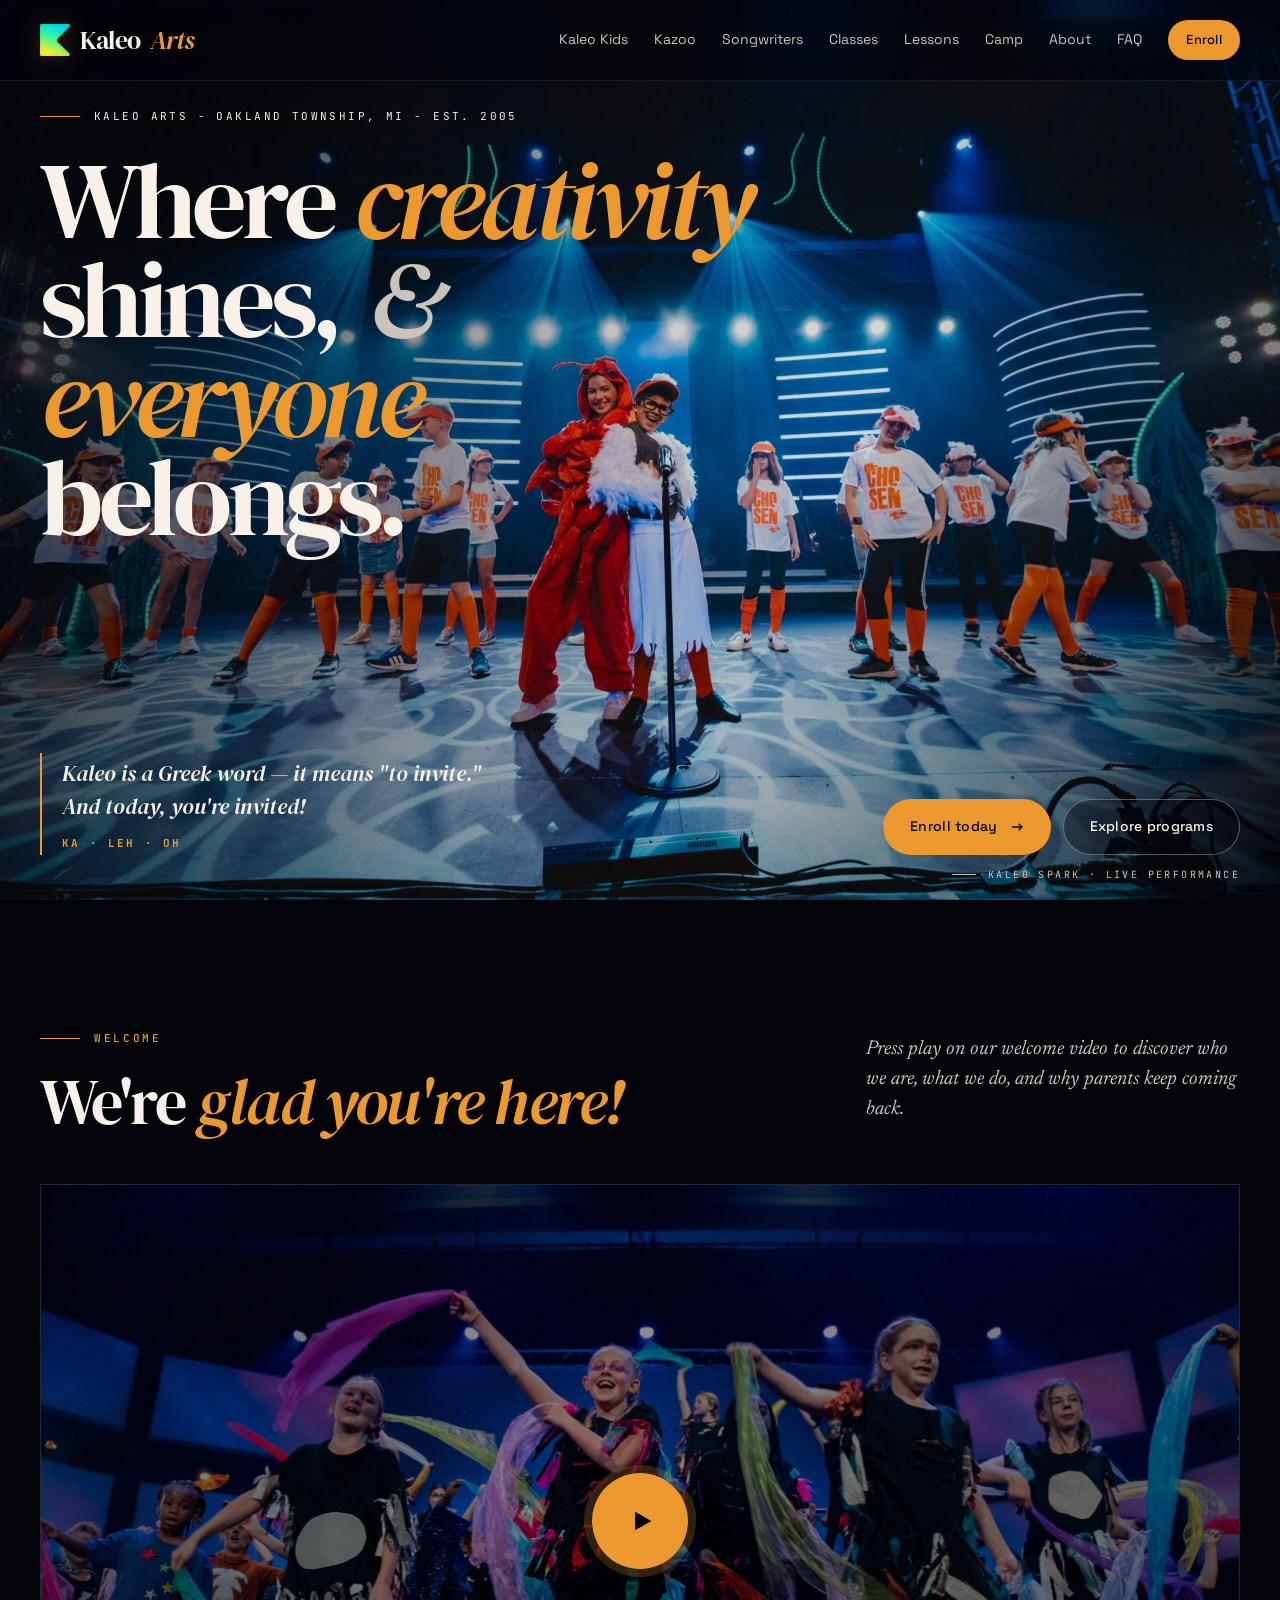
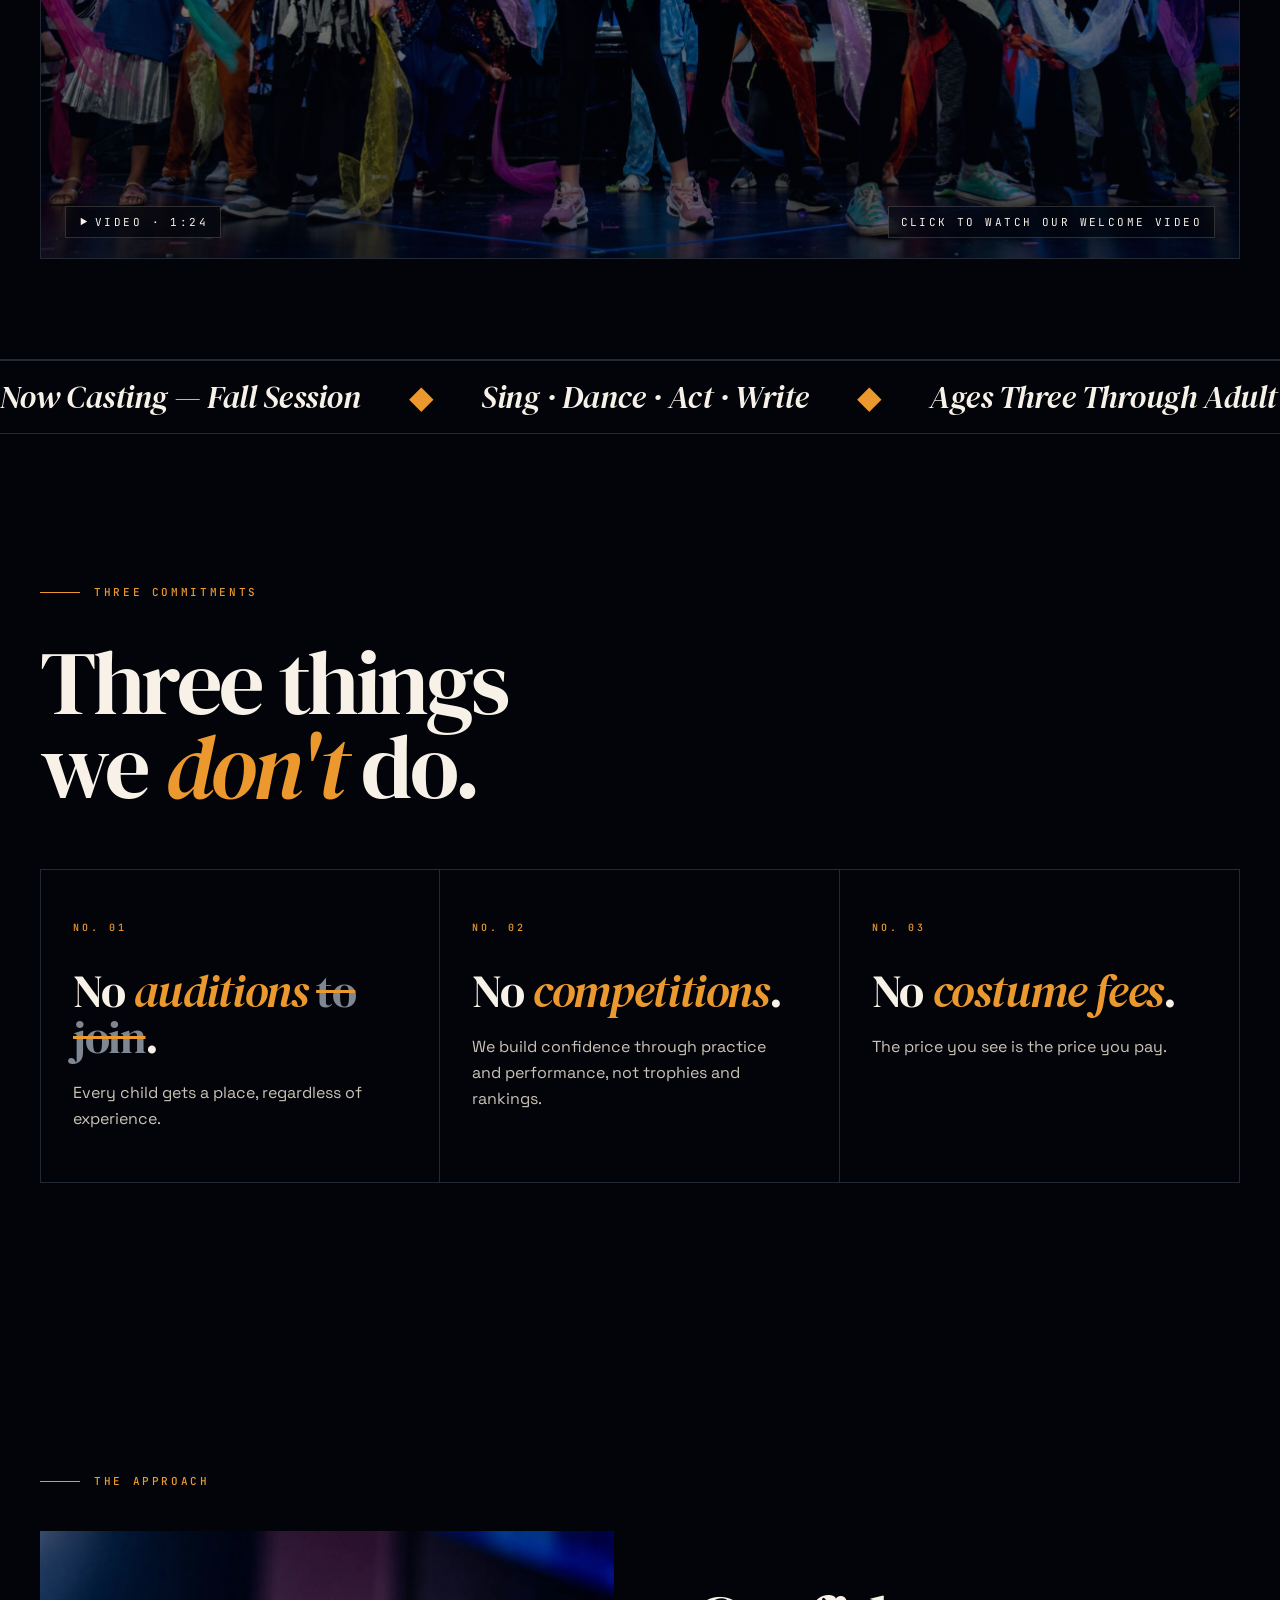
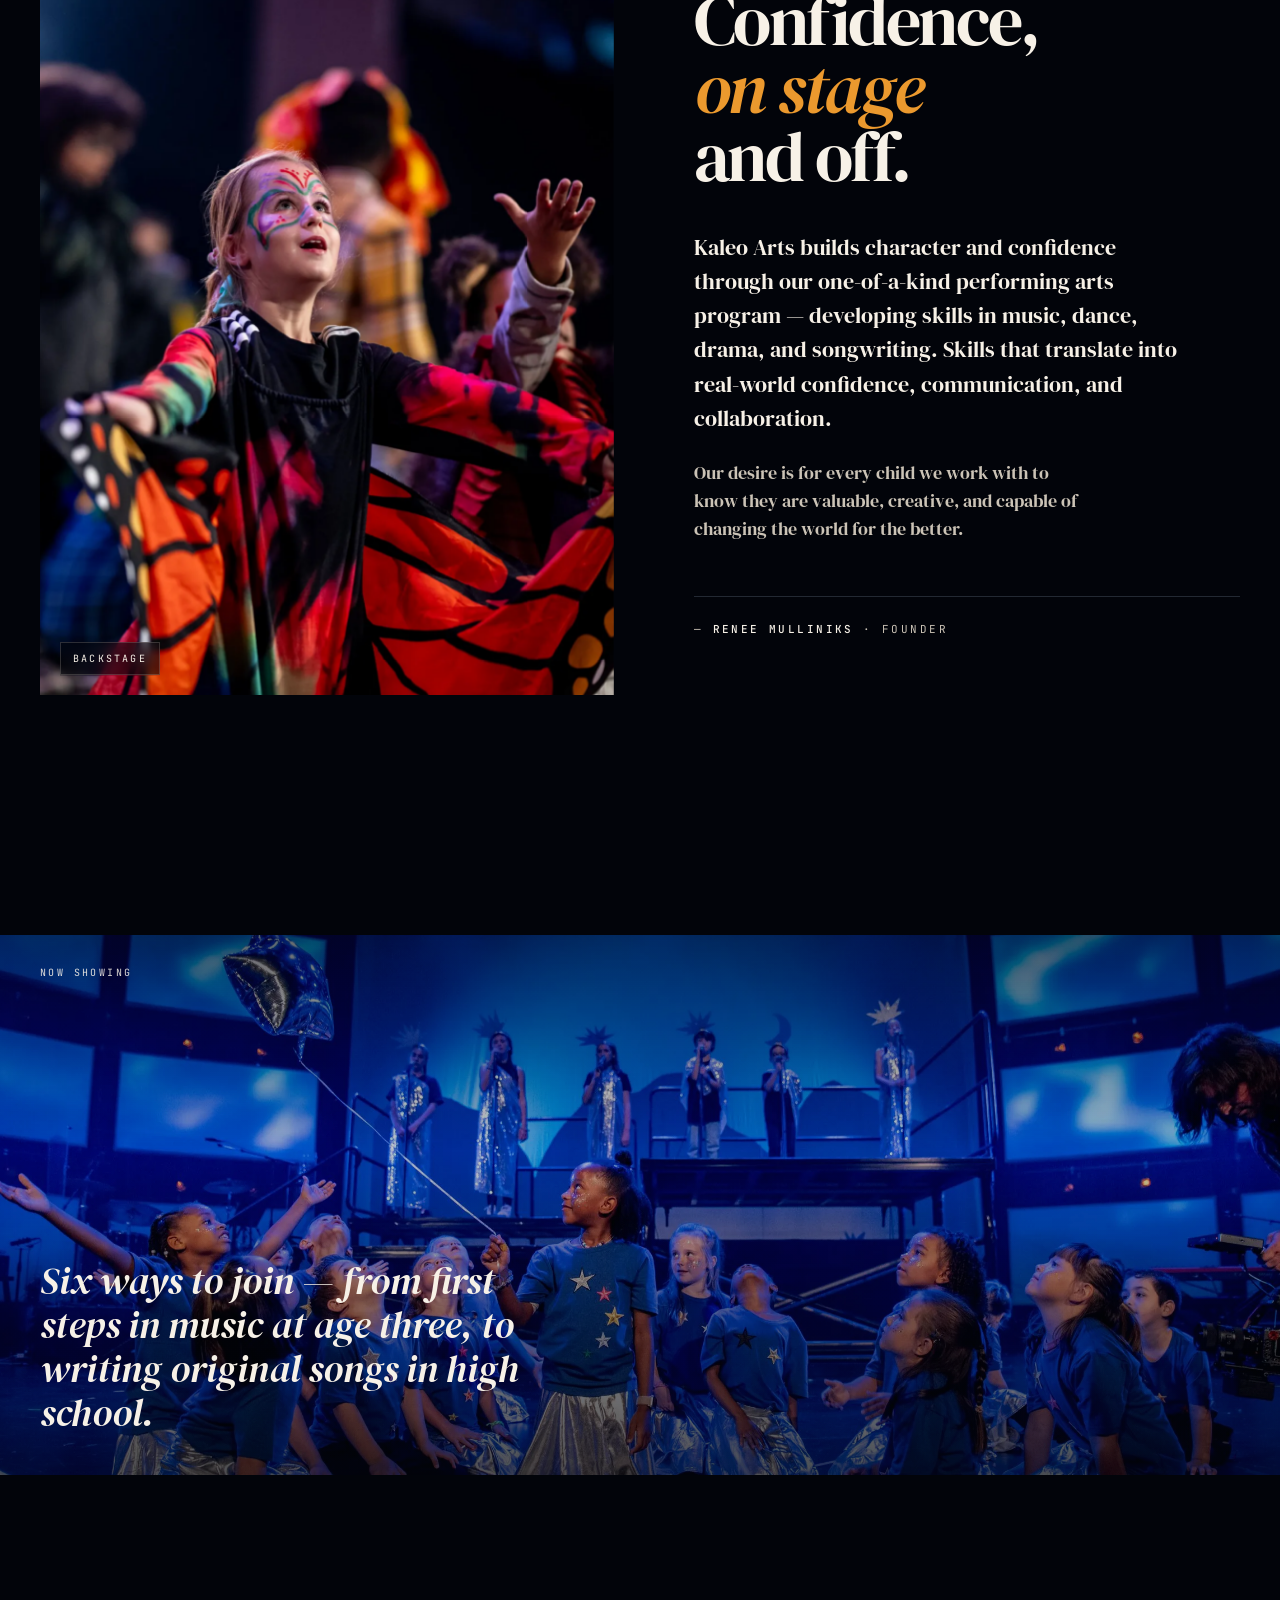
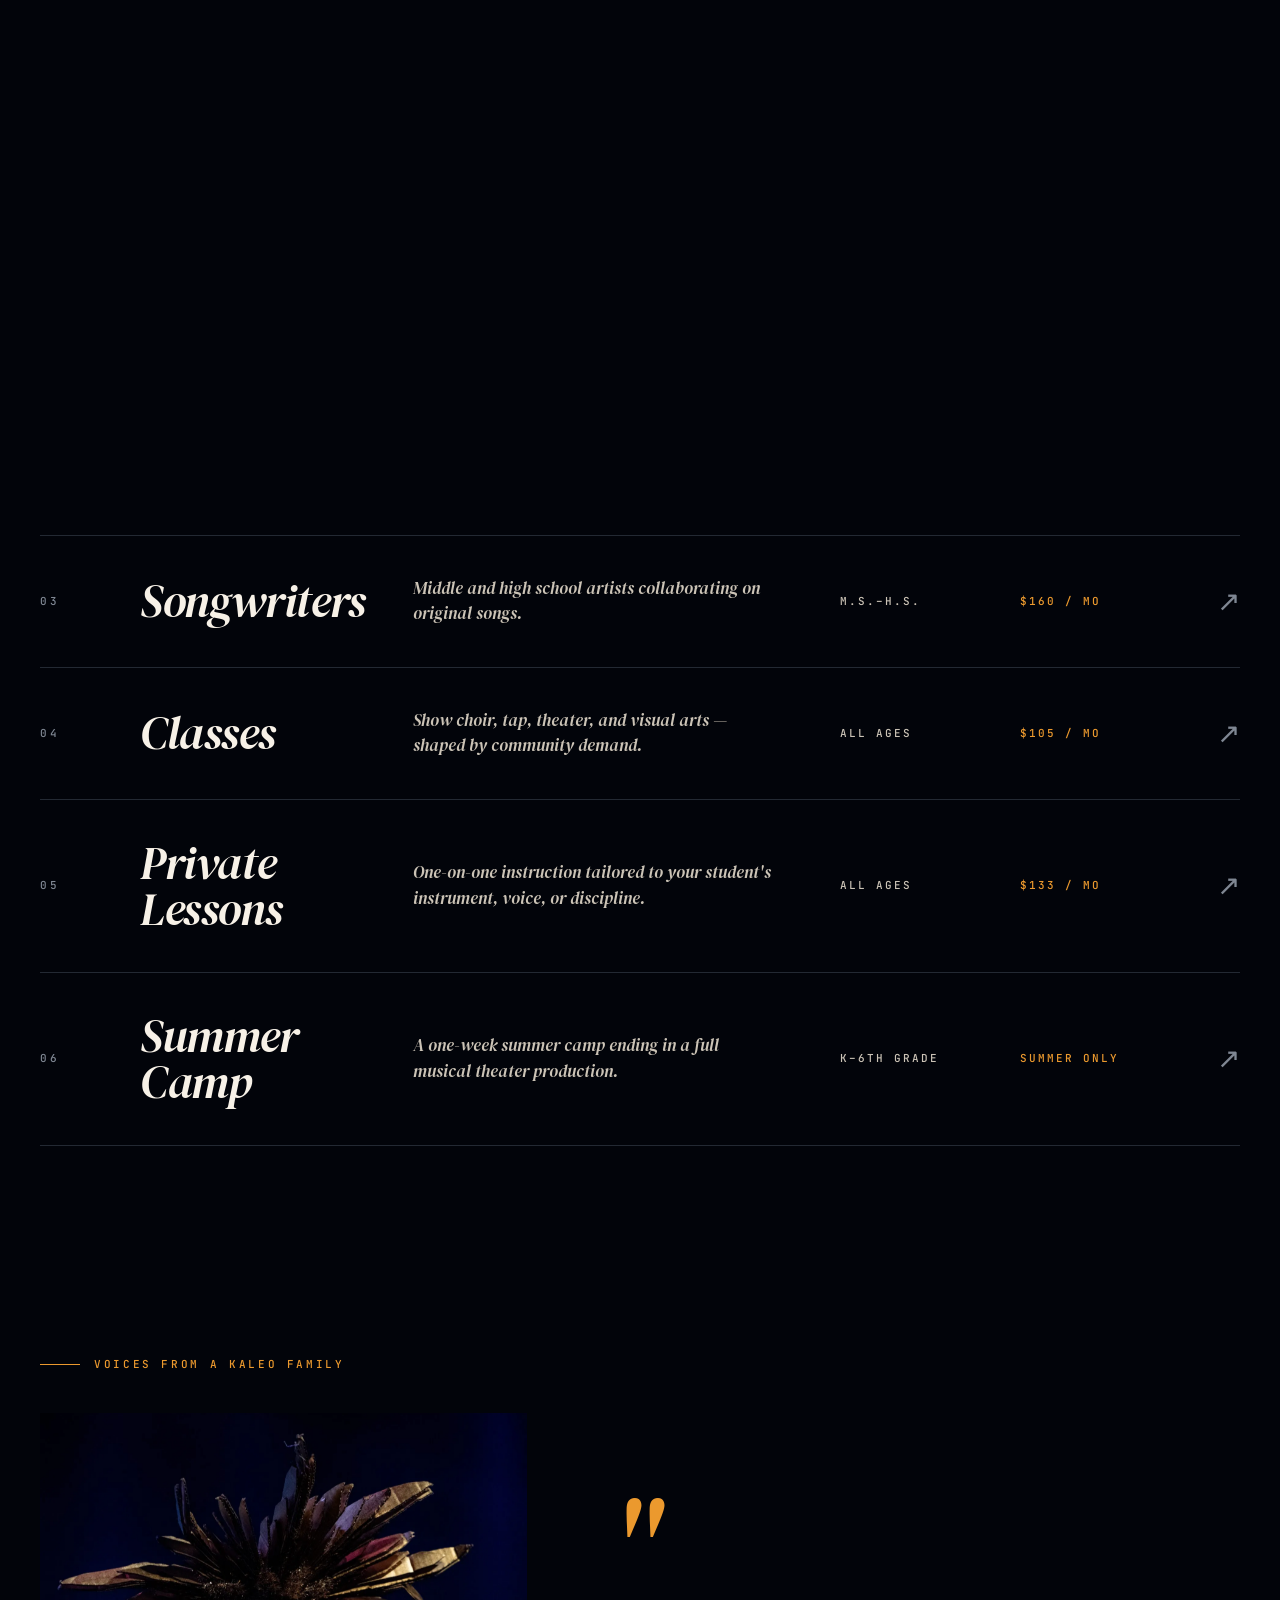
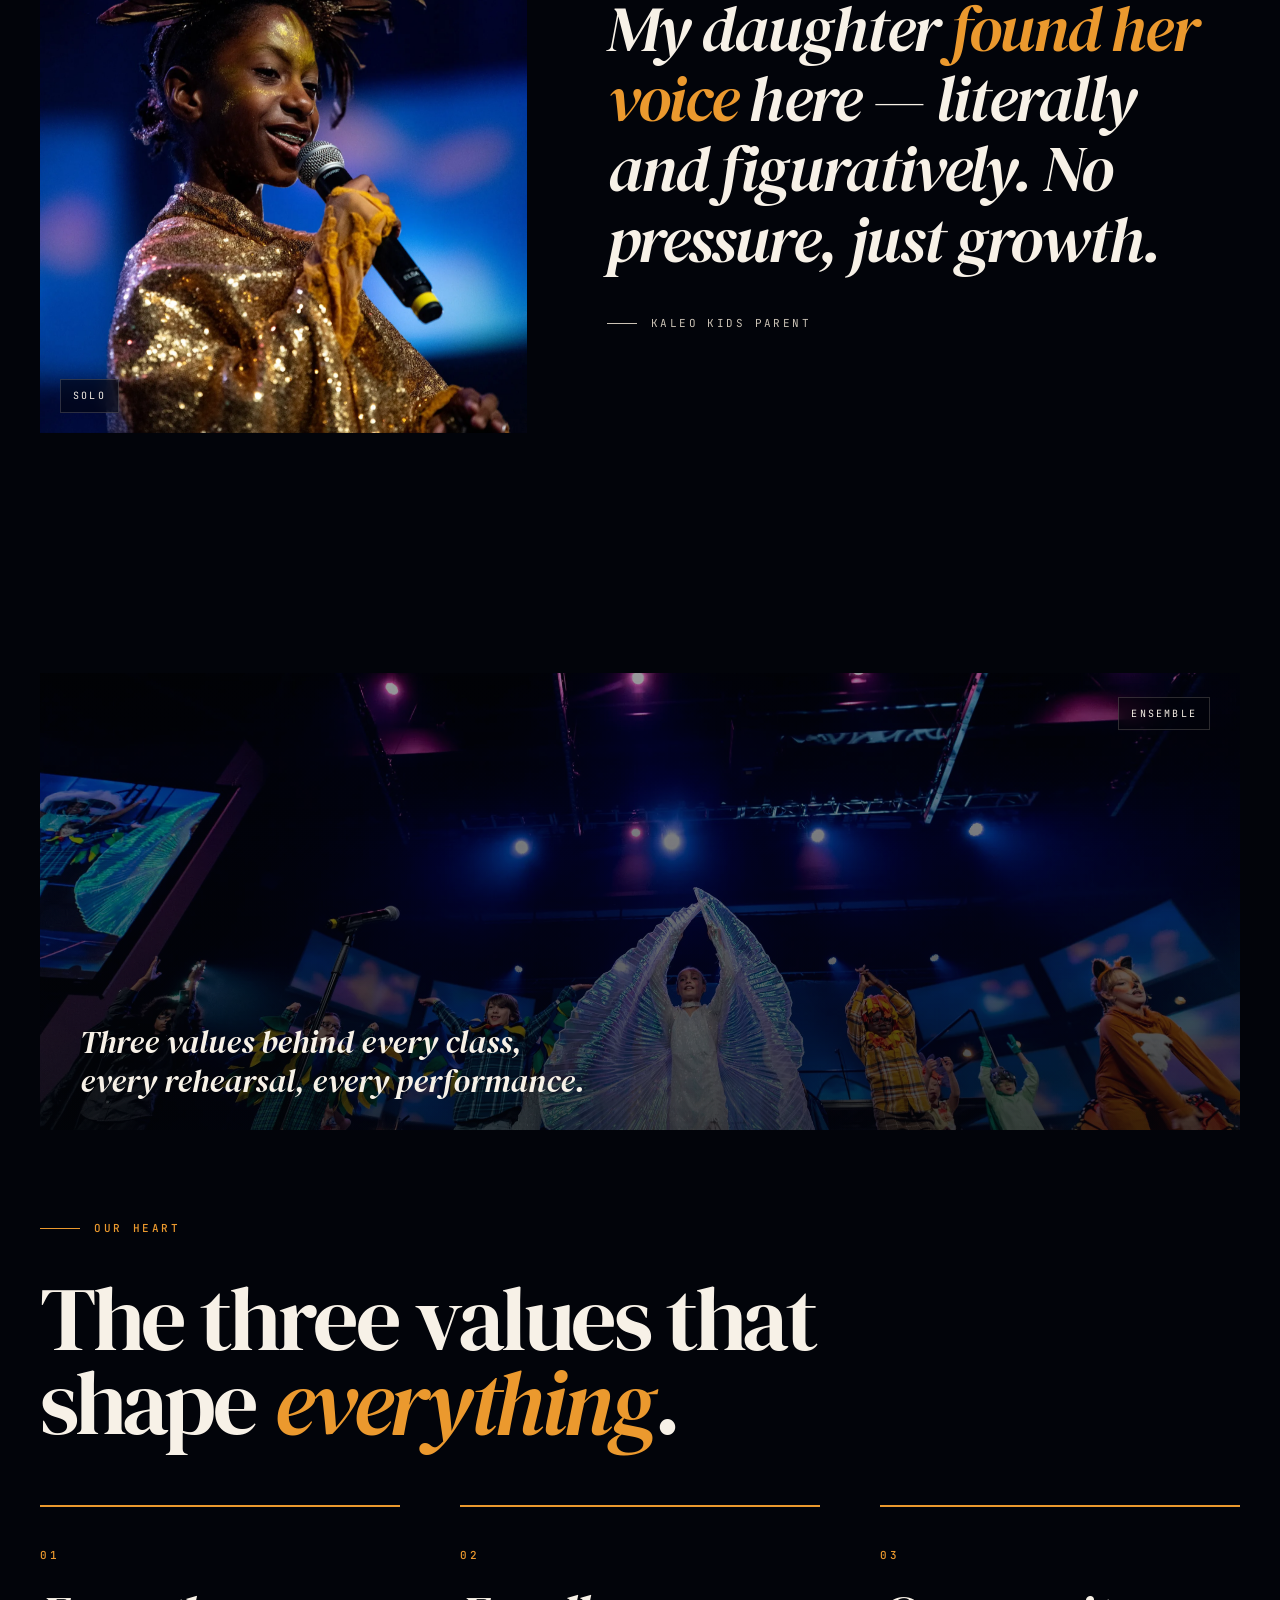
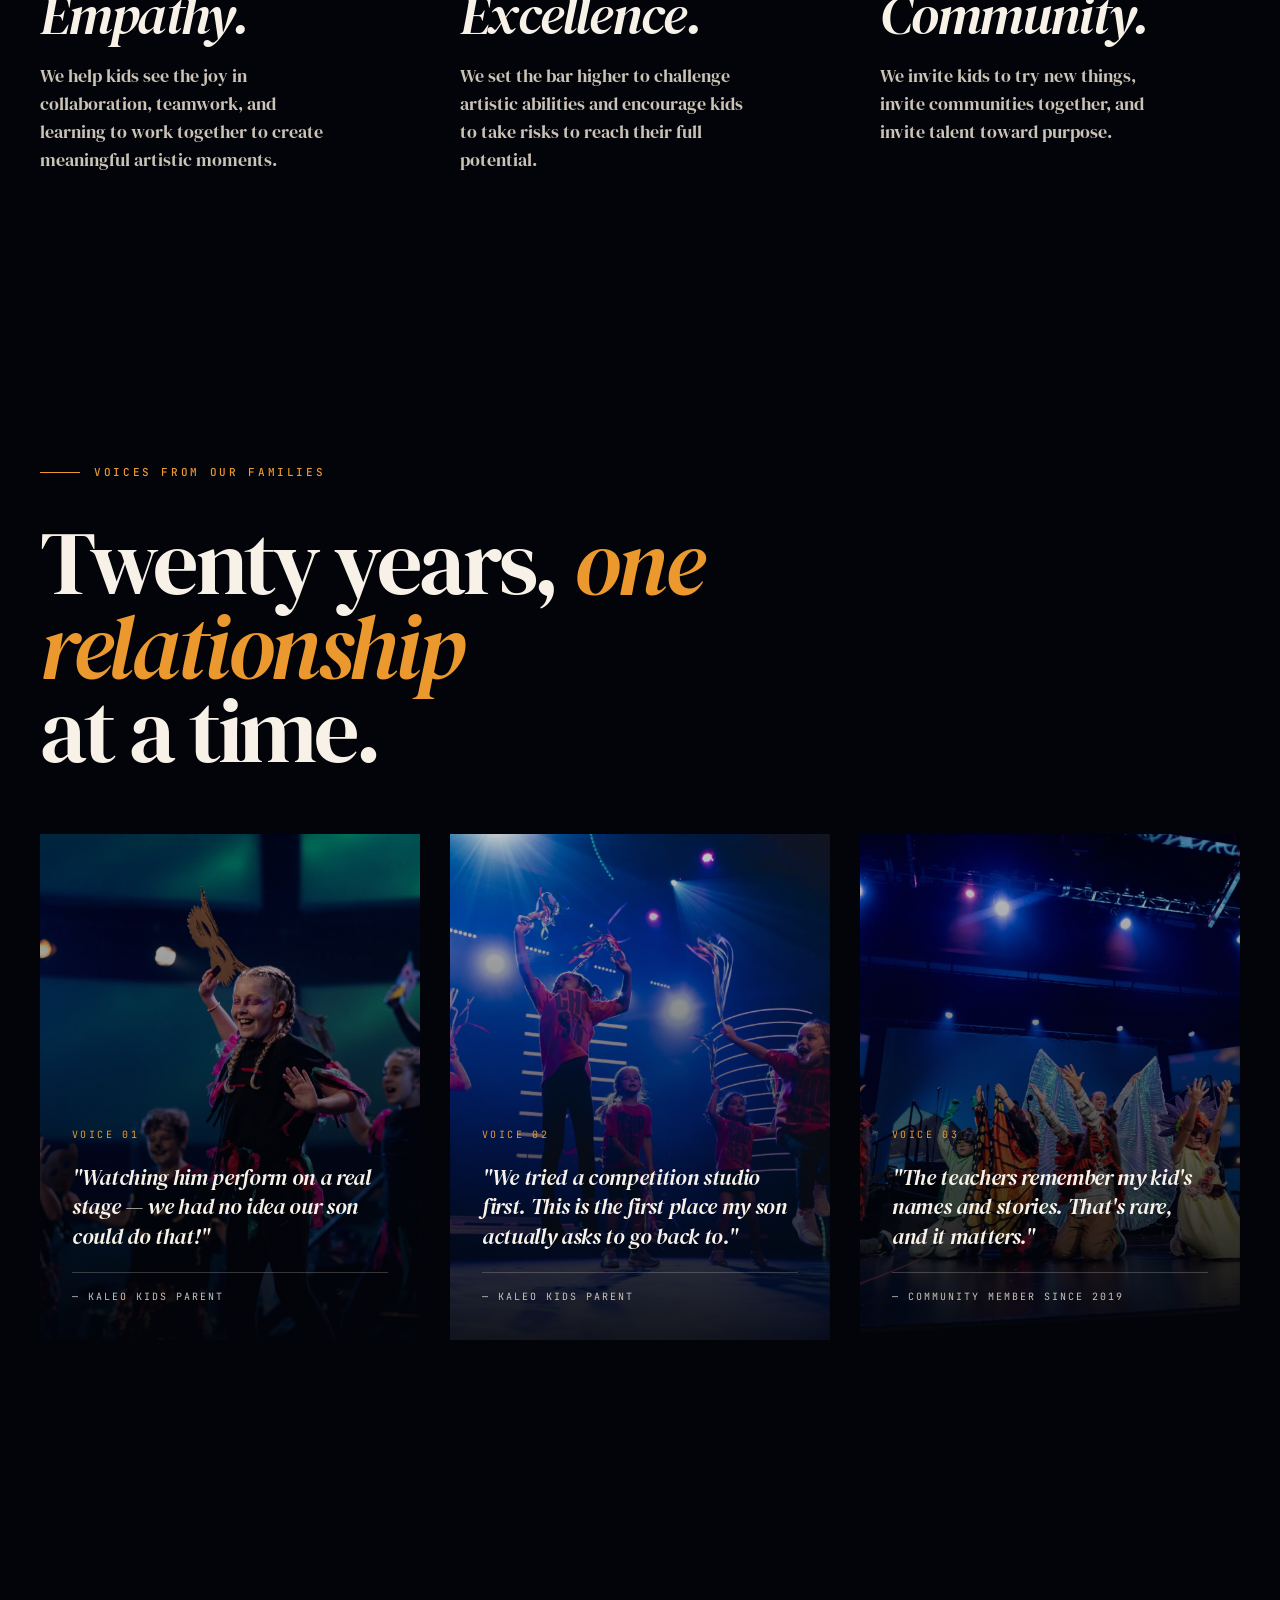
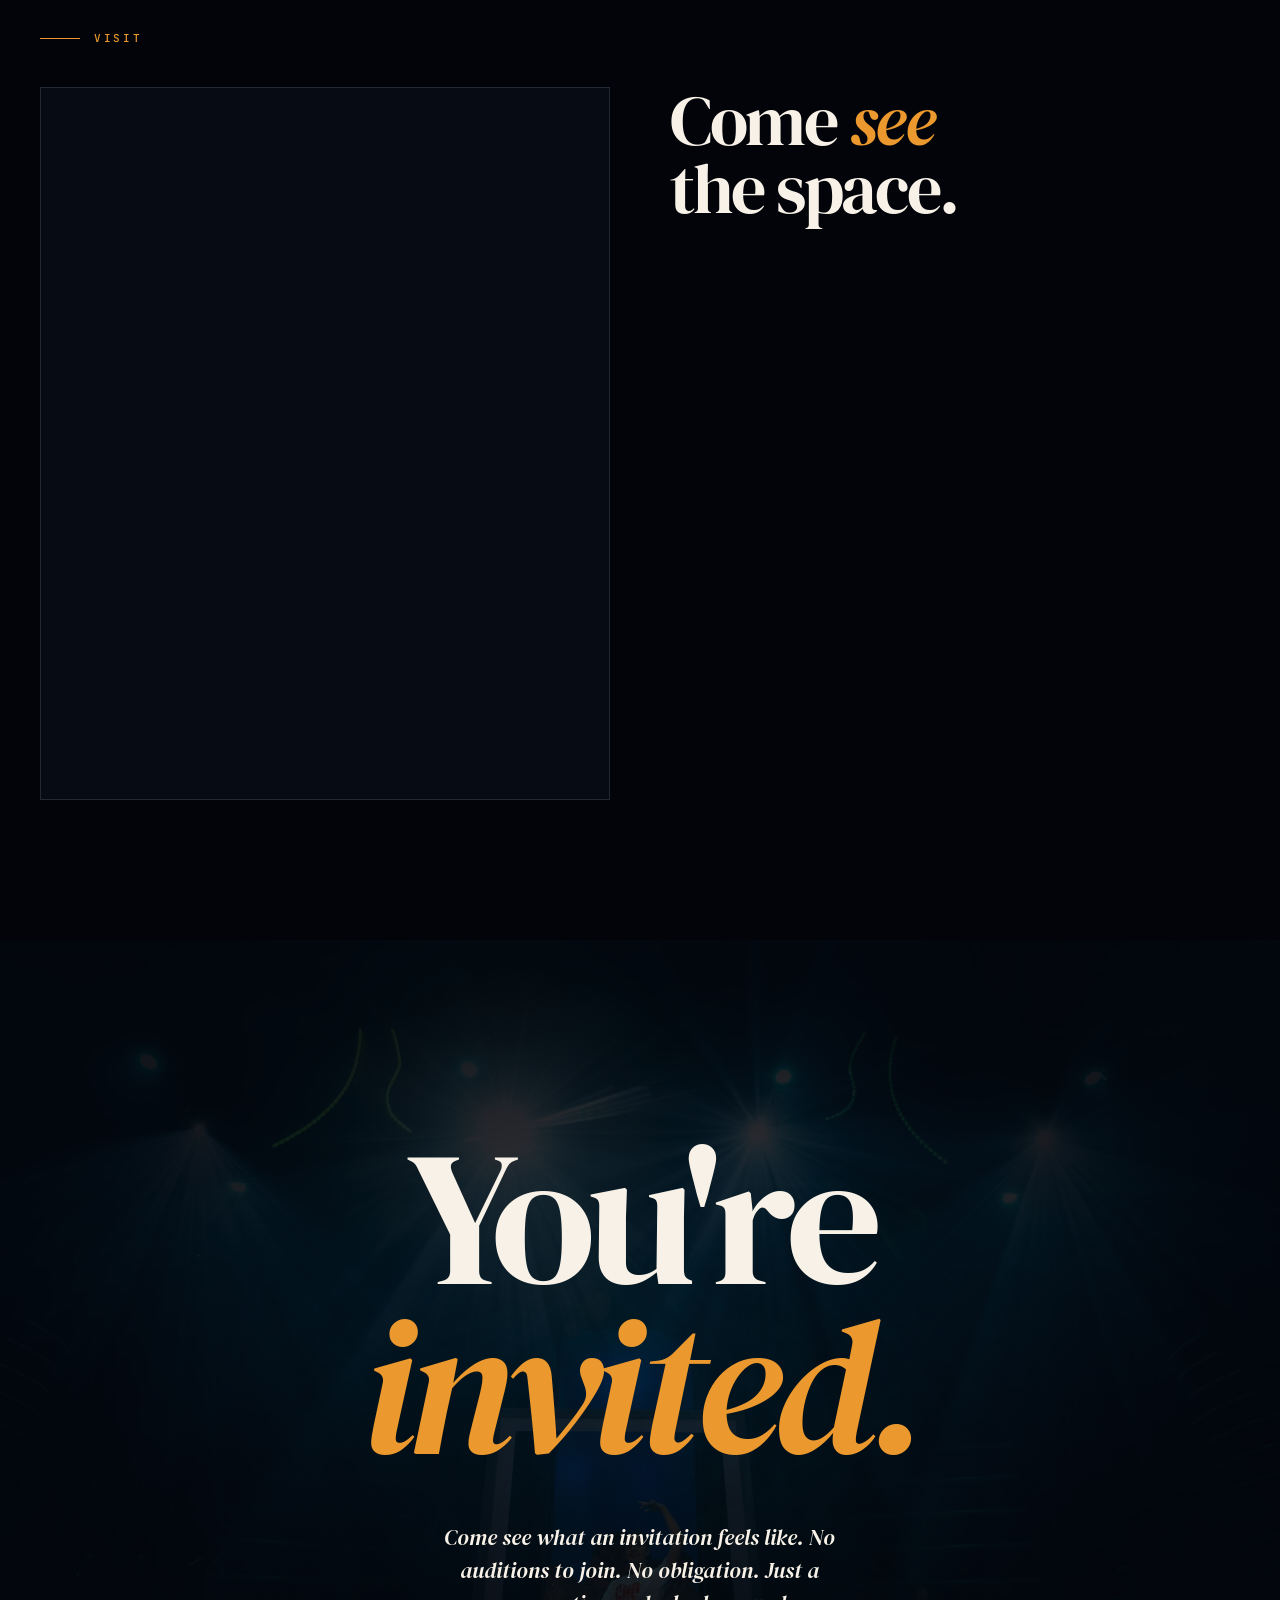
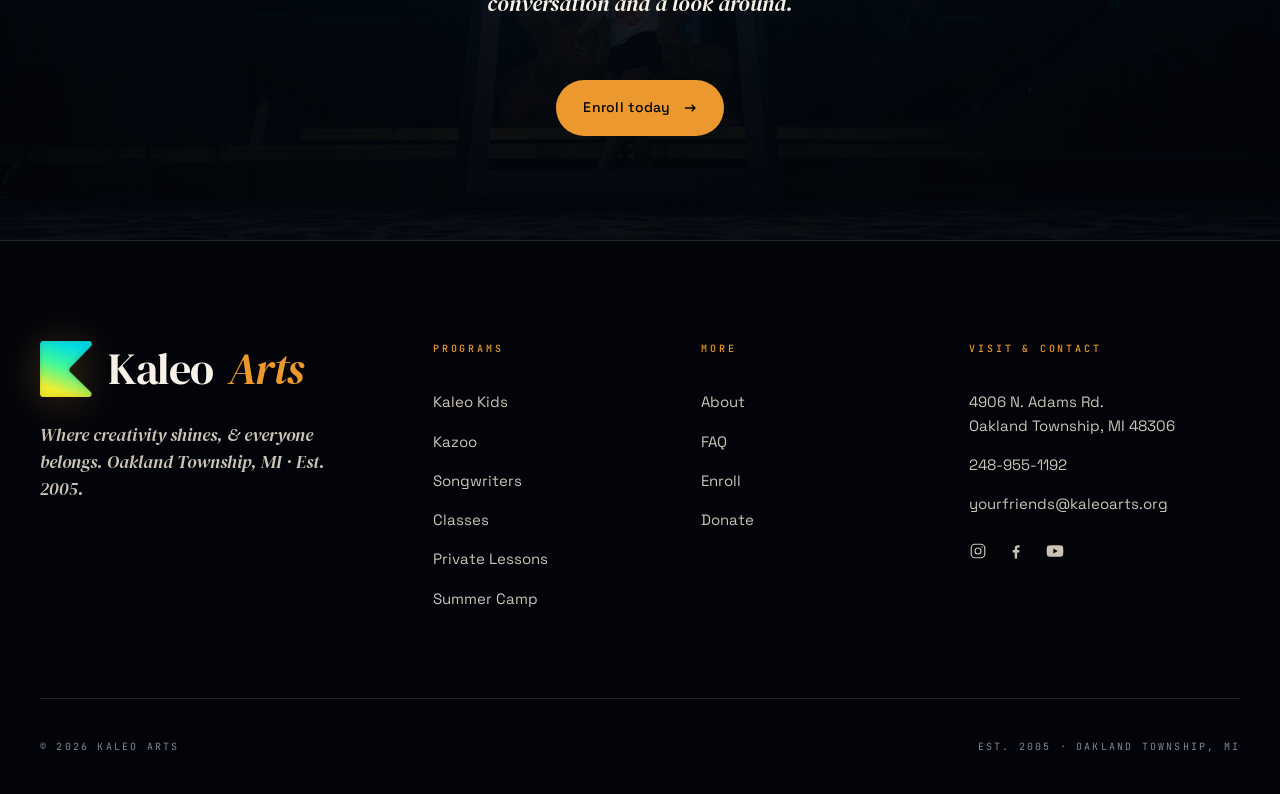
==== commit 47195f7a: "Add files via upload" ====
--- a/index.html
+++ b/index.html
@@ -489,7 +489,10 @@
   }
   .hero-photo-caption {
     position: absolute;
-    bottom: 28px; right: 40px;
+    /* Scales smaller than the smallest possible .hero-content bottom
+       padding (see the short-viewport rules further down), so this
+       stays below the CTA buttons instead of landing inside them. */
+    bottom: clamp(8px, 2vh, 20px); right: 40px;
     z-index: 4;
     font-family: 'JetBrains Mono', monospace;
     font-size: 10px;
@@ -1449,6 +1452,49 @@
   .r-d4 { transition-delay: .4s; }
 
   [data-parallax] { will-change: transform; }
+
+  /* ==================== SHORT-VIEWPORT RESPONSIVE HERO (desktop/tablet widths) ====================
+     Mirrors the same fix in assets/kaleo-v3.css (subpages) — see that
+     file for the full write-up. Short version: .hero-title's font-size
+     only scaled with viewport width, so a short-but-wide desktop window
+     could clip the CTA row. Font-size and padding scale continuously
+     with vh (no breakpoint jump), and only as a last resort — on
+     windows shorter than ~650px, where this page's shorter 3-line
+     title needs it — does .hero stop clipping overflow and grow with
+     its content instead. That grow rule is deliberately its own,
+     tighter media query: turning off overflow:hidden on every window
+     (not just the rare short ones) would let the Ken Burns zoom
+     animation bleed out past the hero into the section below. */
+  @media (min-width: 721px) {
+    .hero-content {
+      padding: clamp(90px, 12vh, 130px) 0 clamp(36px, 5vh, 60px);
+    }
+    .hero-center {
+      padding: clamp(20px, 3vh, 28px) 0 0;
+    }
+    .hero-title {
+      font-size: clamp(56px, min(8.4vw, 18vh), 140px);
+    }
+    .hero-cta-row {
+      flex-wrap: wrap;
+      row-gap: 10px;
+    }
+    .hero-cta-row .btn { flex: 0 1 auto; }
+  }
+  @media (min-width: 721px) and (max-height: 650px) {
+    .hero {
+      height: auto;
+      min-height: 100vh;
+      min-height: 100svh;
+      overflow: visible;
+    }
+    .hero-content {
+      position: relative;
+      inset: auto;
+      min-height: 100vh;
+      min-height: 100svh;
+    }
+  }
 
   /* ==================== RESPONSIVE ==================== */
   @media (max-width: 960px) {
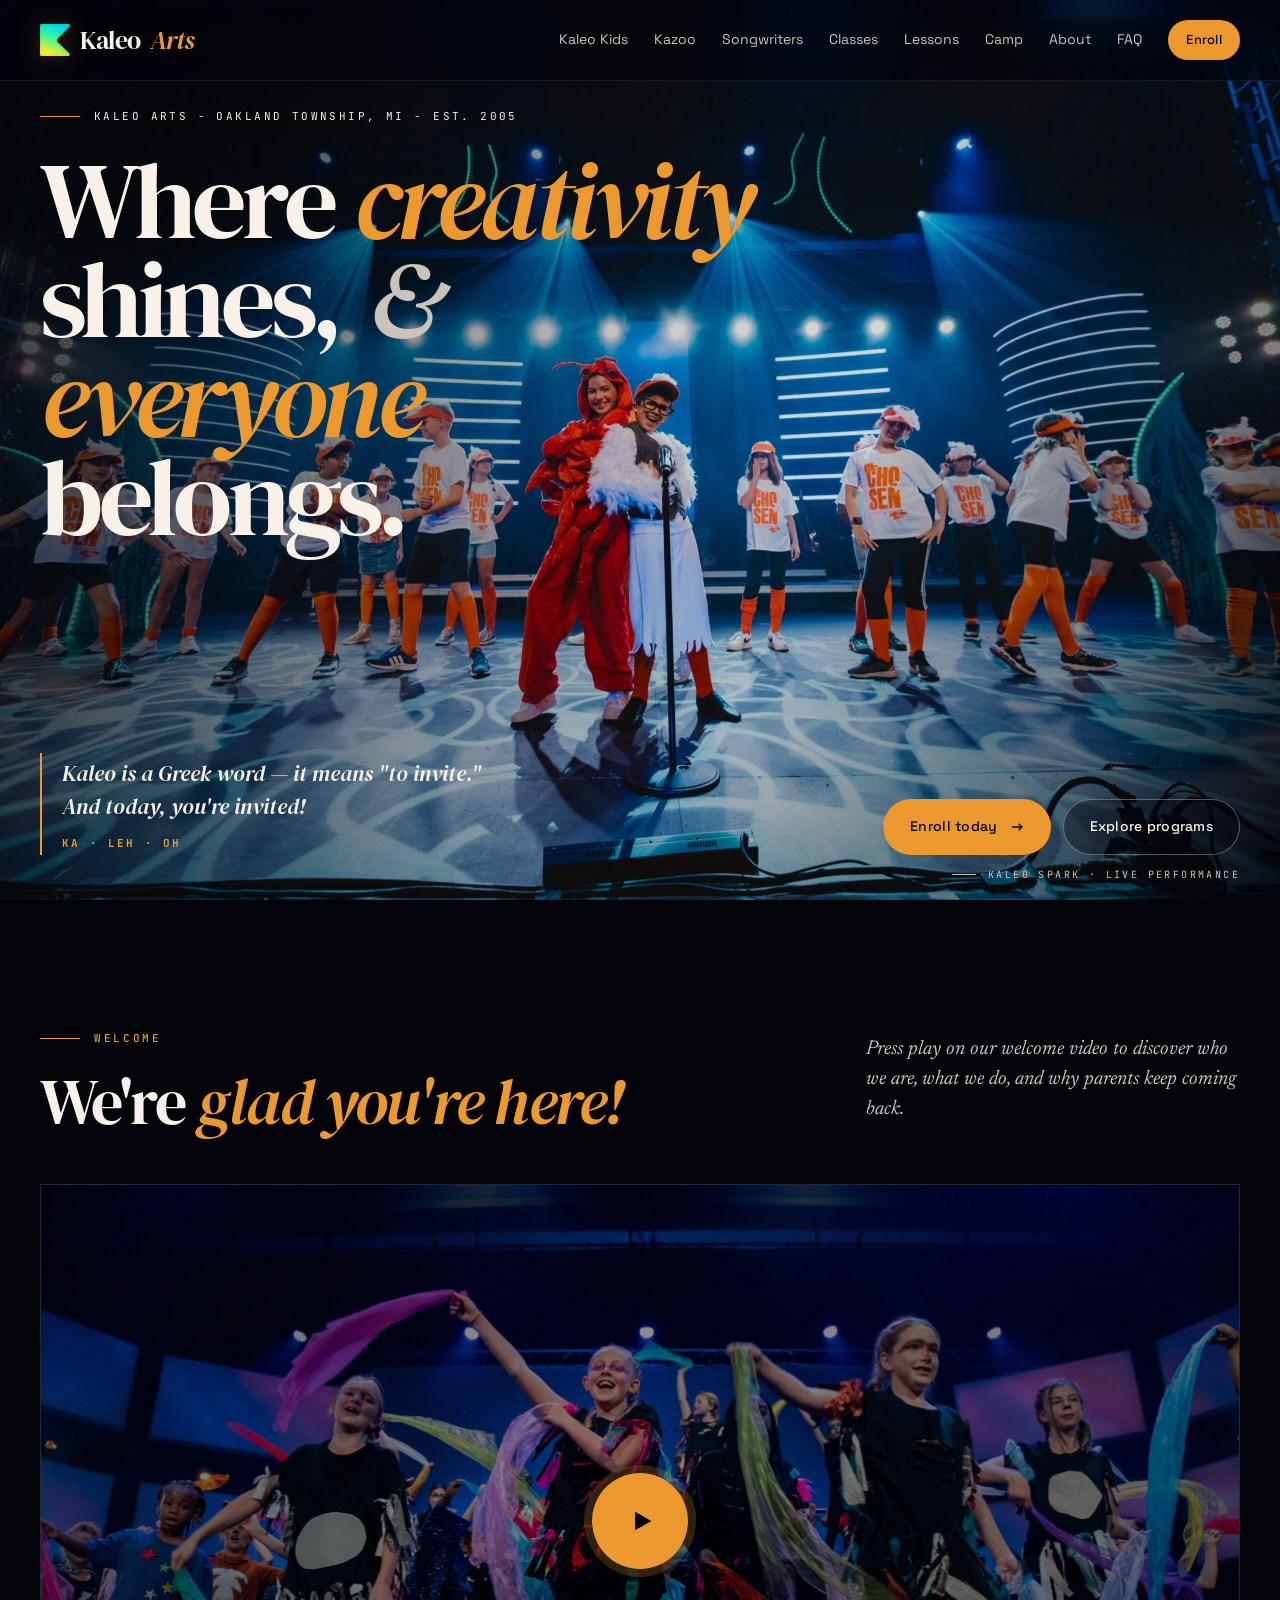
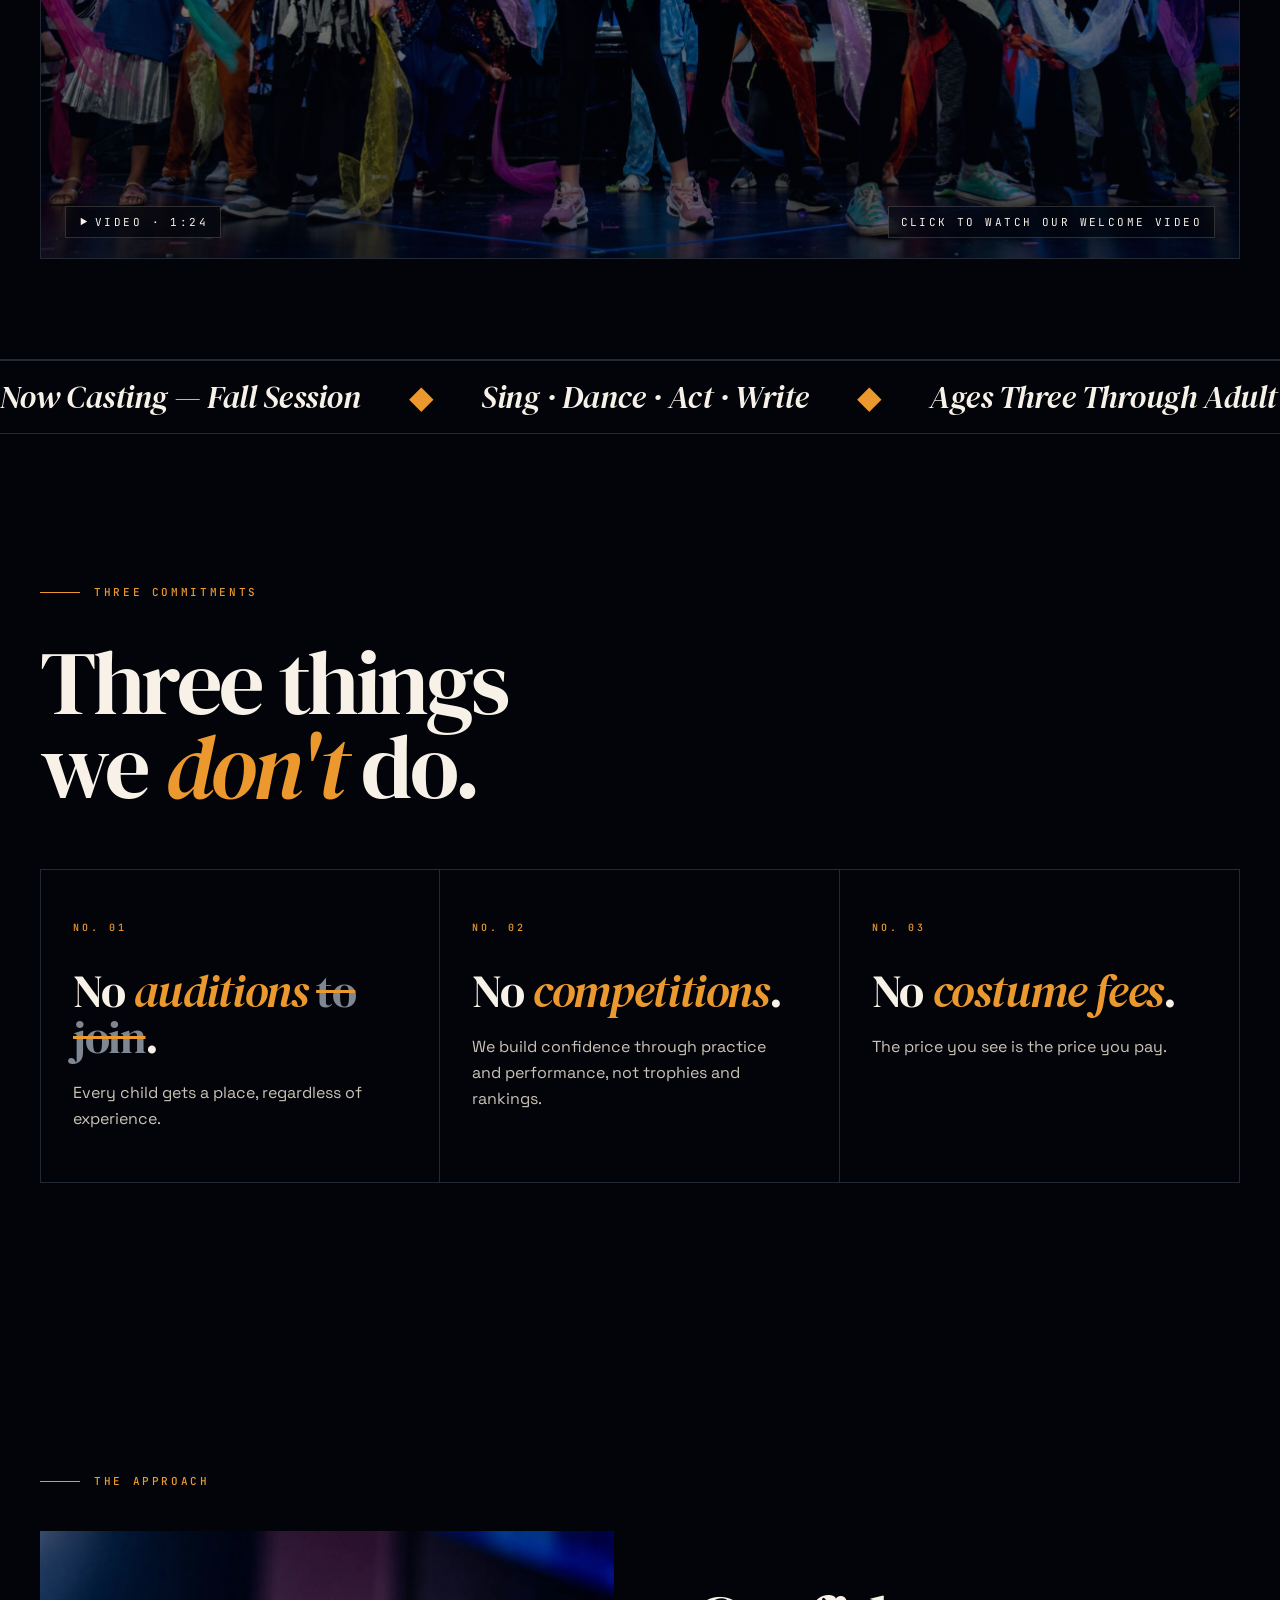
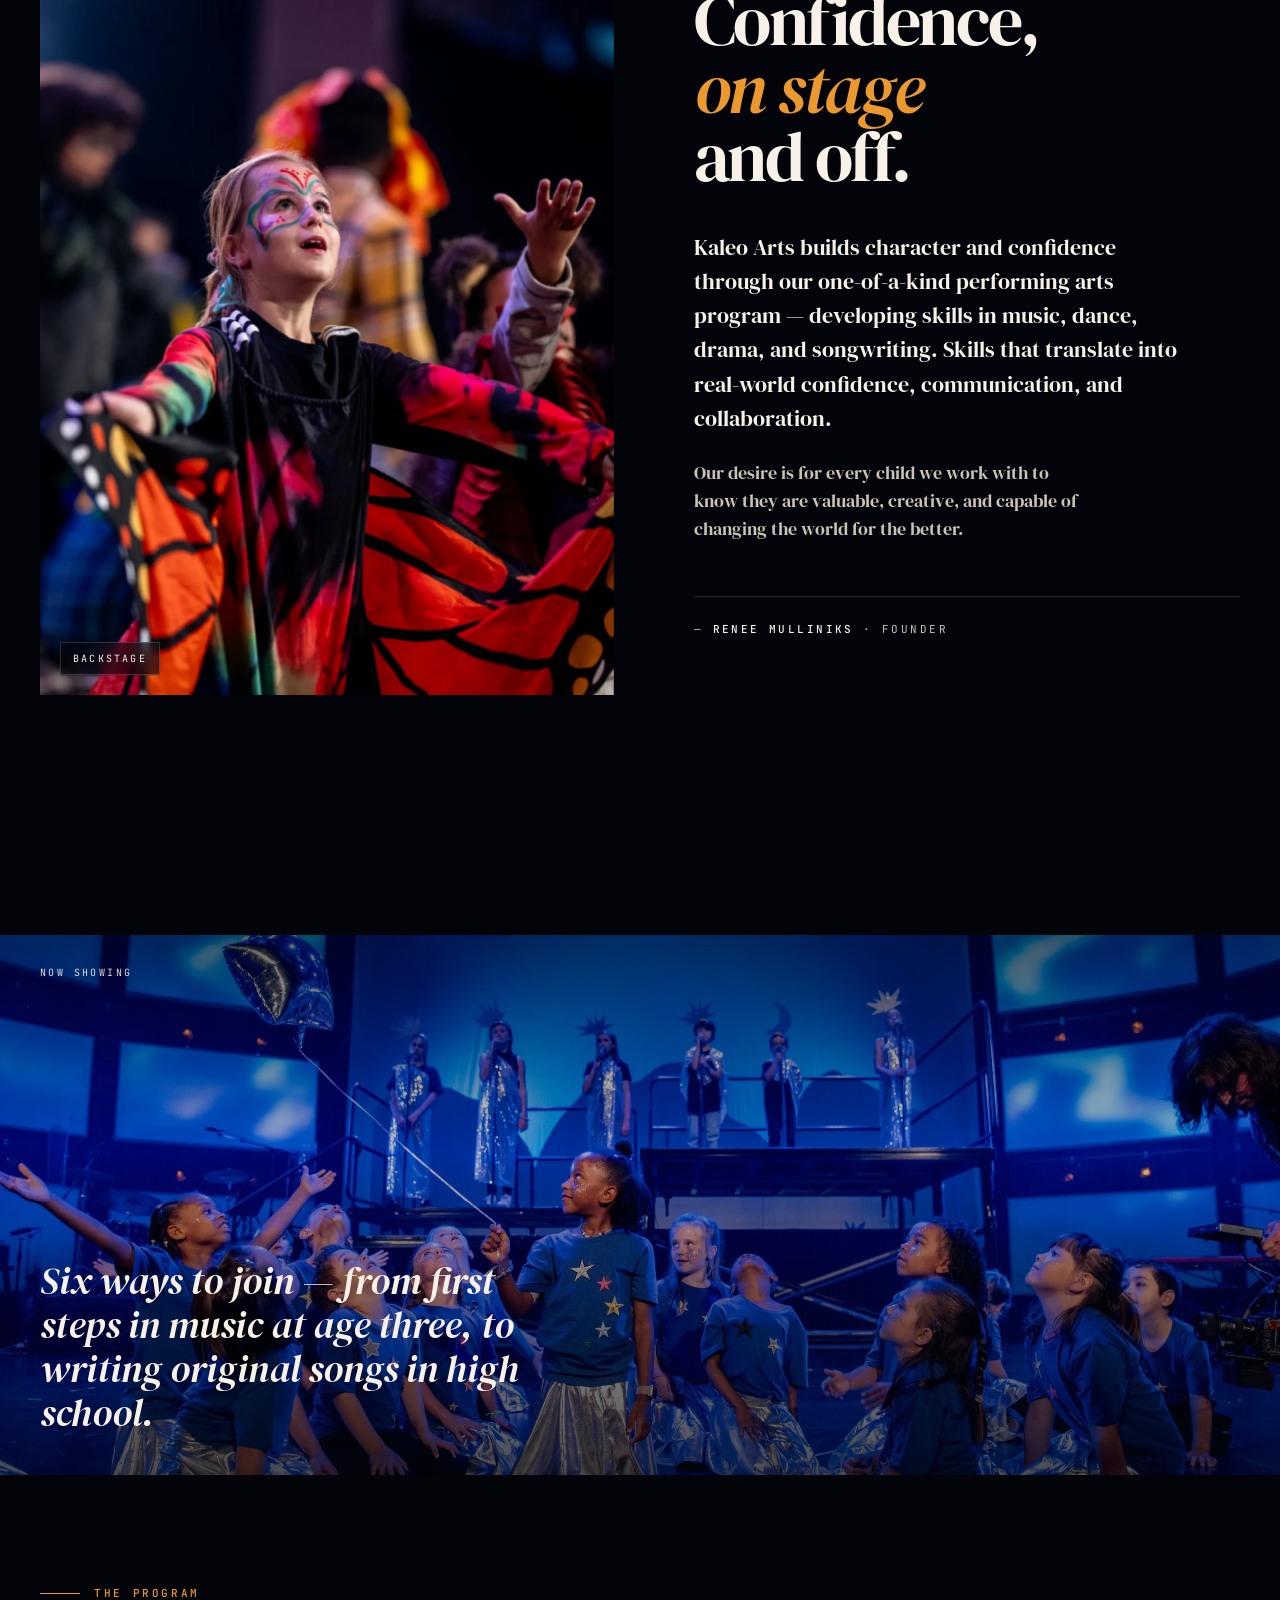
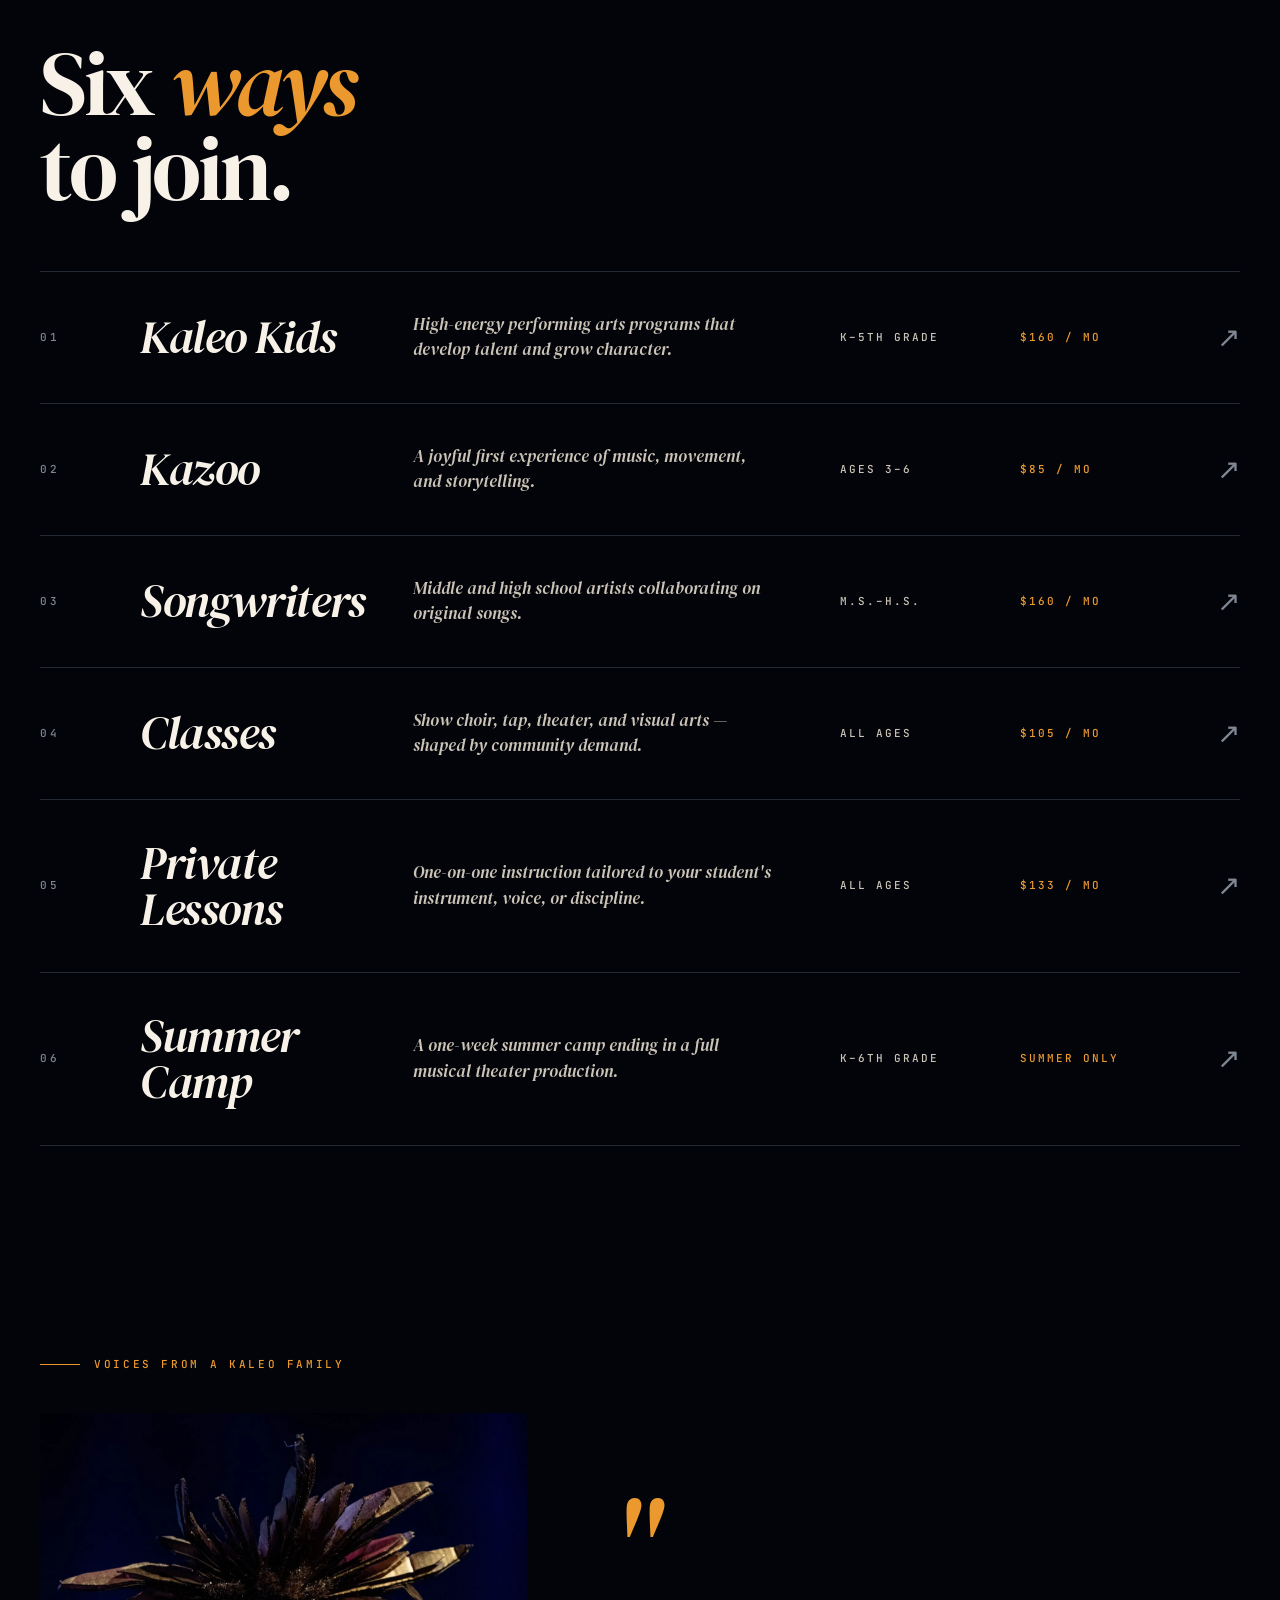
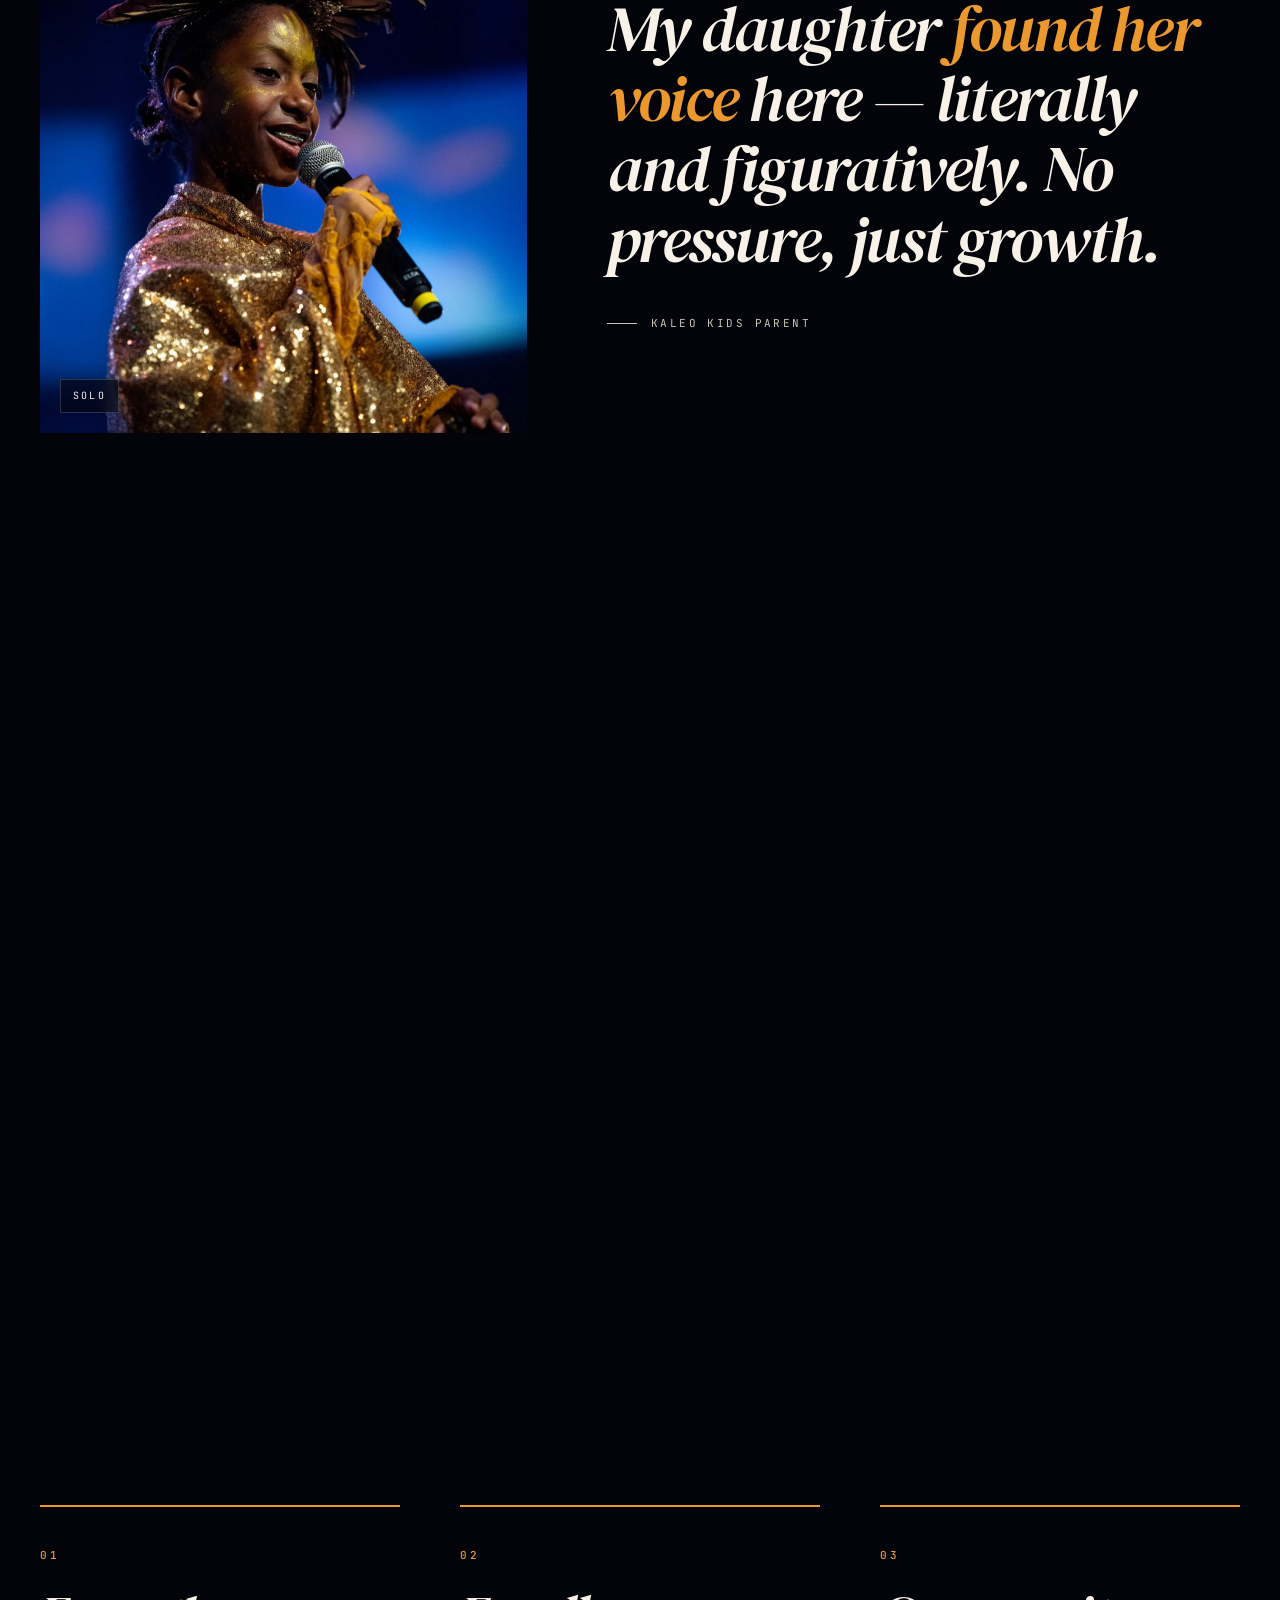
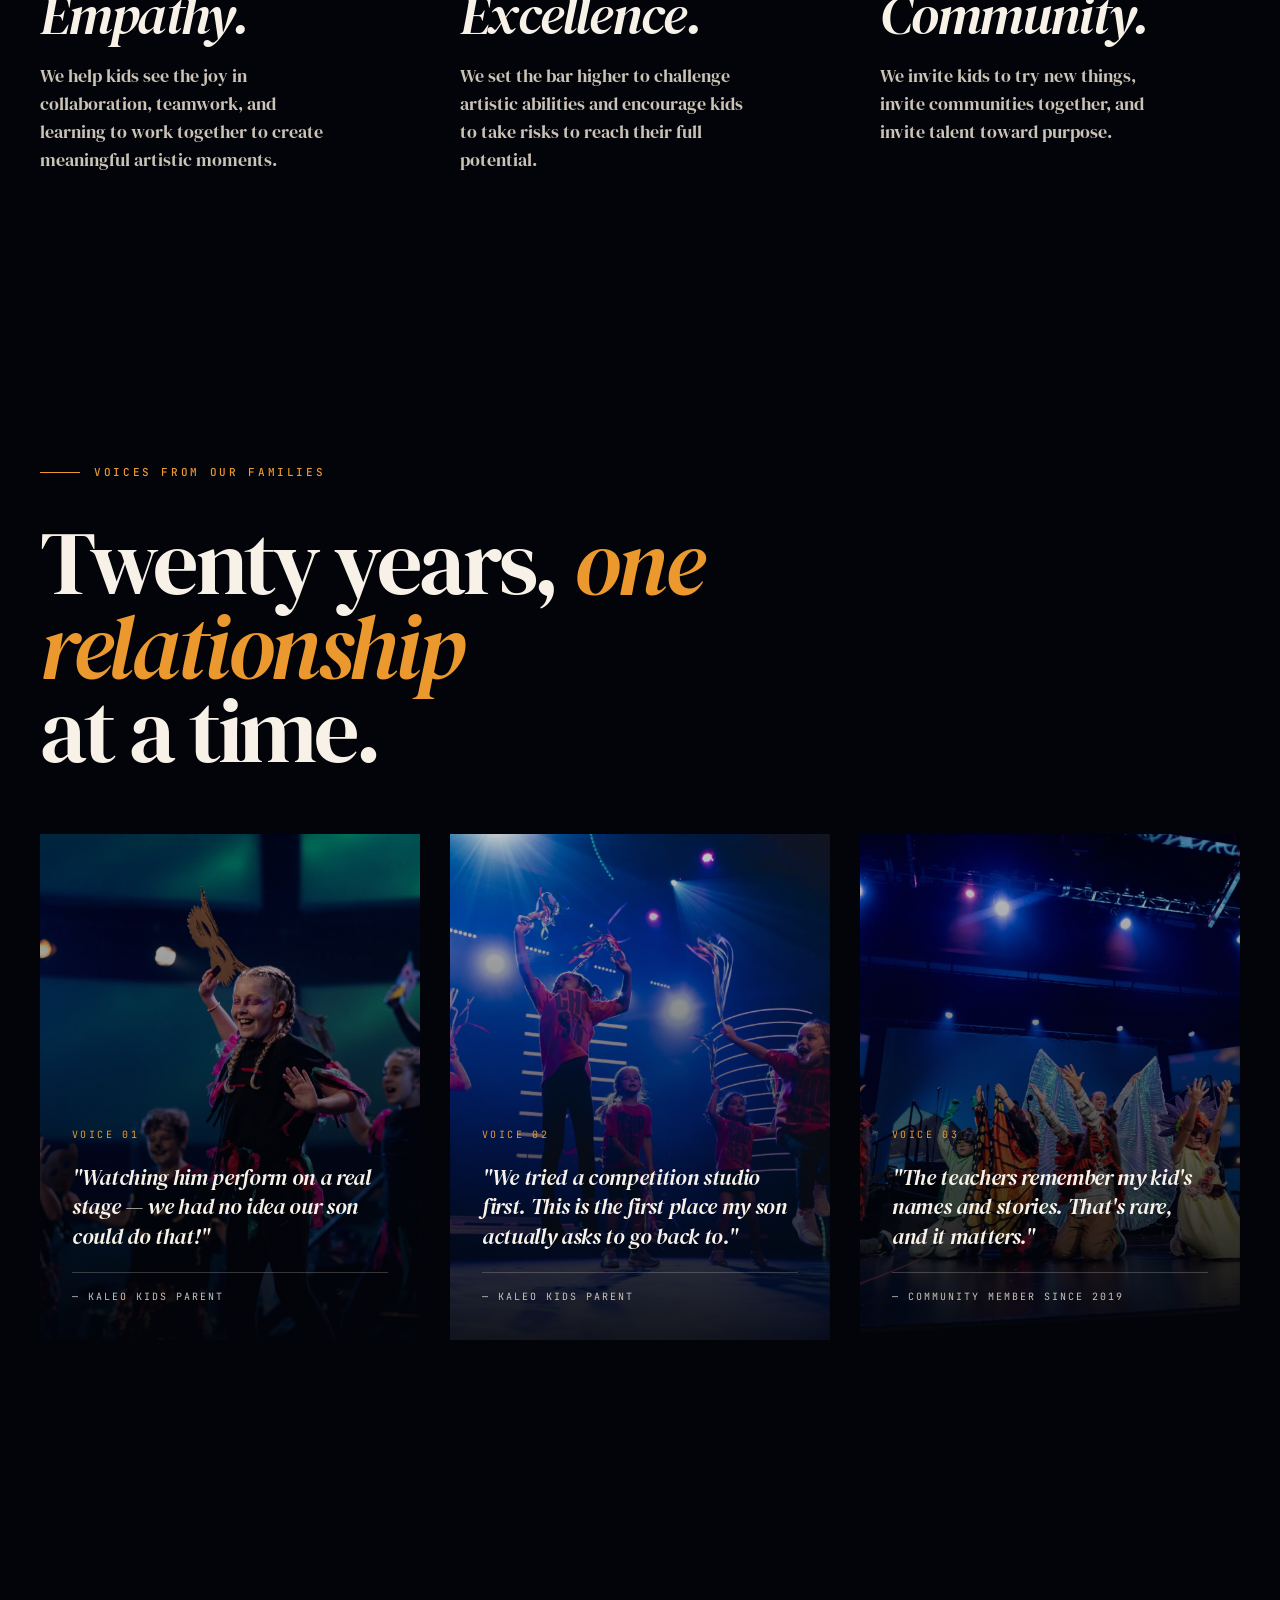
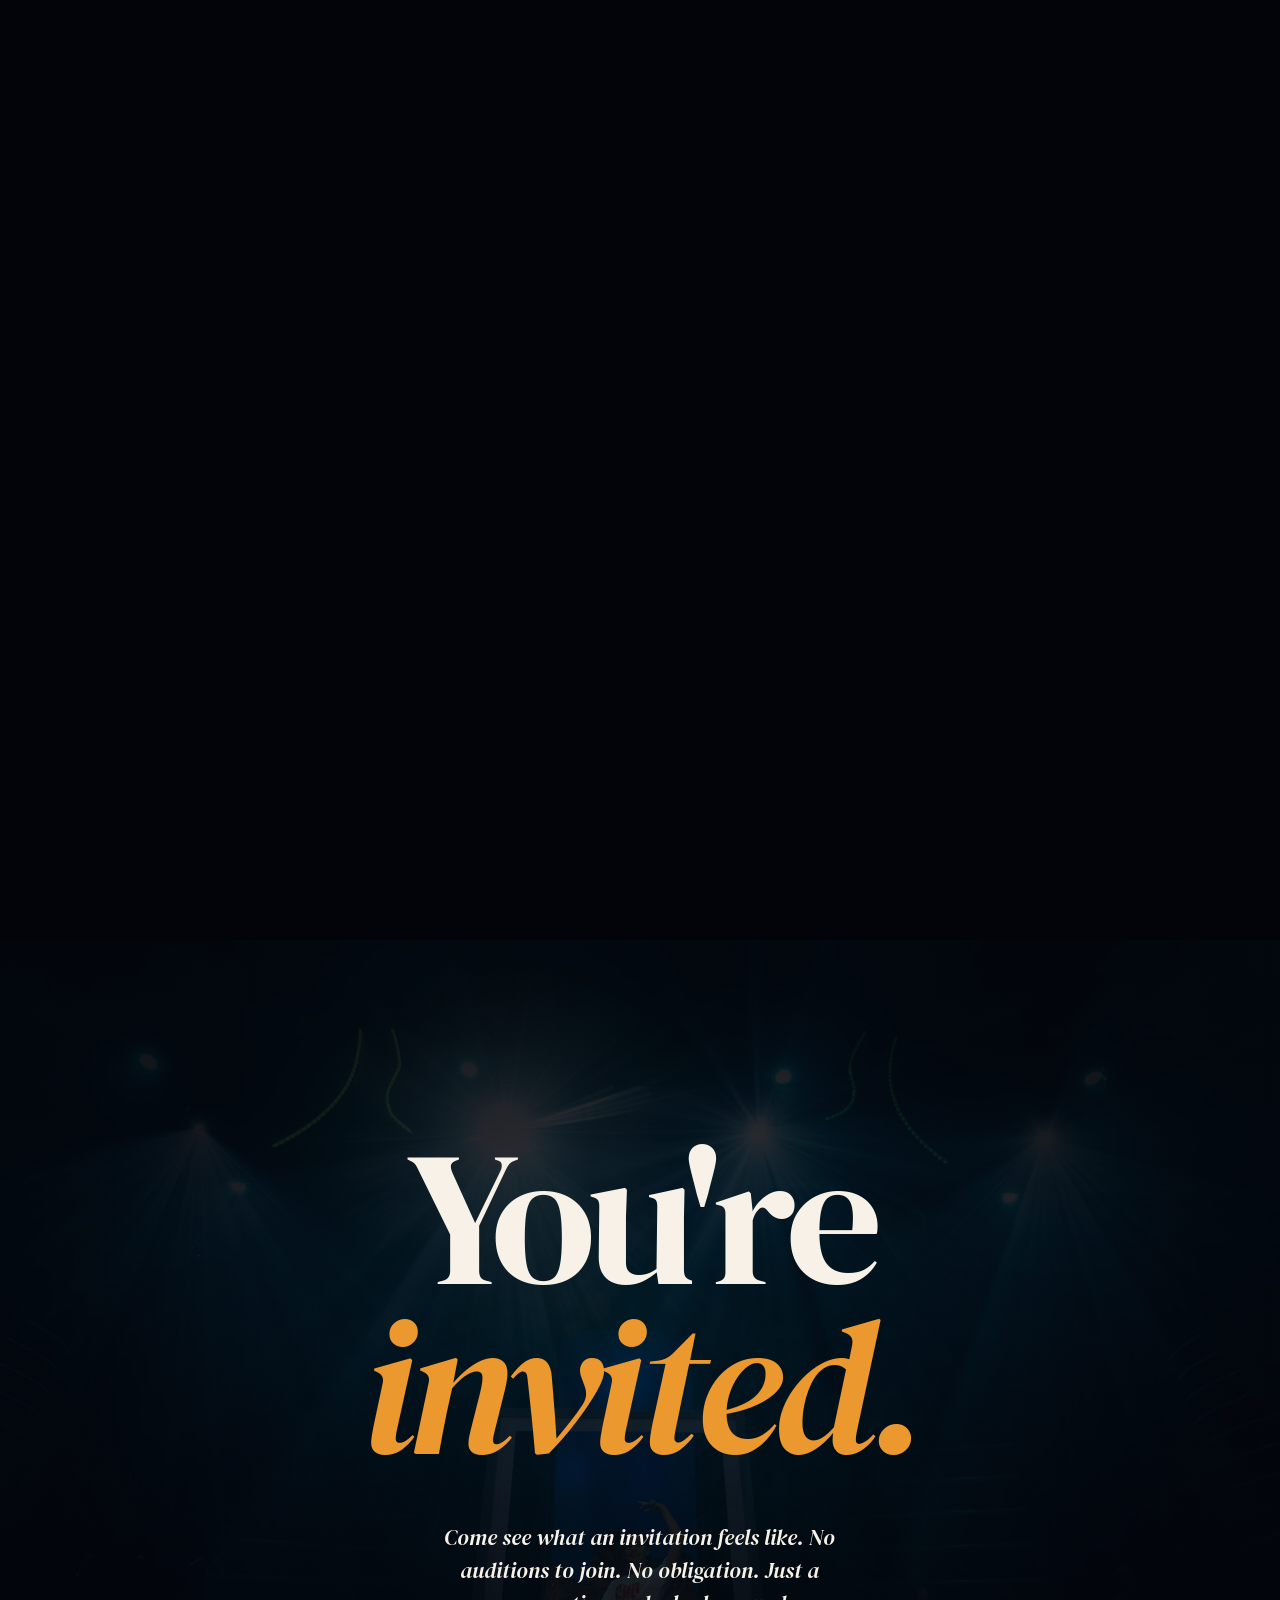
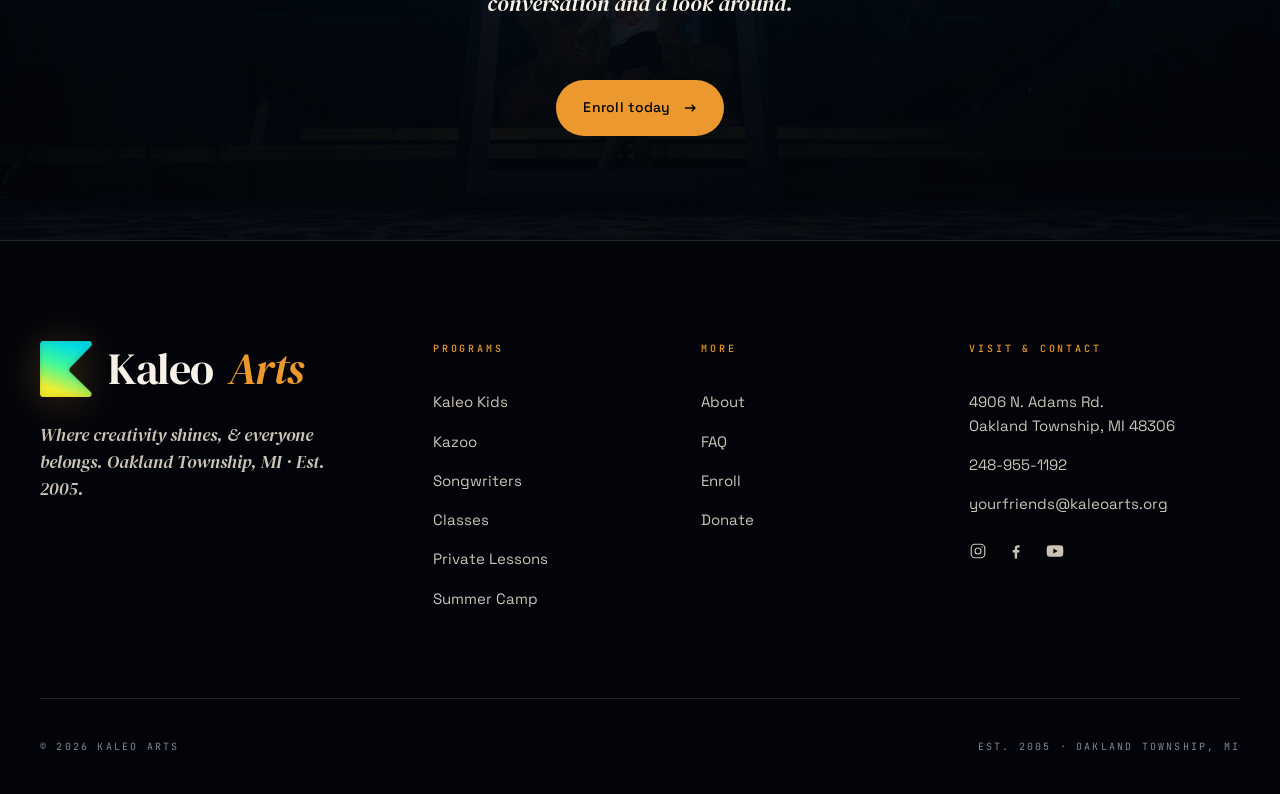
==== commit 27eac63a: "Update Google Tag Manager scripts in index.htmlAdd Google Ads conversion tag + Conversion Linker Add" ====
--- a/index.html
+++ b/index.html
@@ -3,8 +3,8 @@
 <head>
   <link rel="icon" type="image/png" href="/assets/img/logo-kaleo-mark.png">
   <meta name="google-site-verification" content="ztzQbjbMjURvGV7btjK7FBqbdzj9XWvC6XFdEu_nayM" />
-  <script async src="https://www.googletagmanager.com/gtag/js?id=G-HVM2XD47LP"></script>
-  <script>window.dataLayer=window.dataLayer||[];function gtag(){dataLayer.push(arguments);}gtag('js',new Date());gtag('config','G-HVM2XD47LP');</script></script>
+    <script async src="https://www.googletagmanager.com/gtag/js?id=G-HVM2XD47LP"></script>
+    <script>window.dataLayer=window.dataLayer||[];function gtag(){dataLayer.push(arguments);}gtag('js',new Date());gtag('config','G-HVM2XD47LP');gtag('config','AW-18374676562',{'linker':{'domains':['portal.iclasspro.com']}});</script>
 <meta charset="utf-8"/>
 <meta name="viewport" content="width=device-width, initial-scale=1"/>
 <link rel="preload" as="image" href="assets/img/hero-chosen.webp" type="image/webp" fetchpriority="high"/>
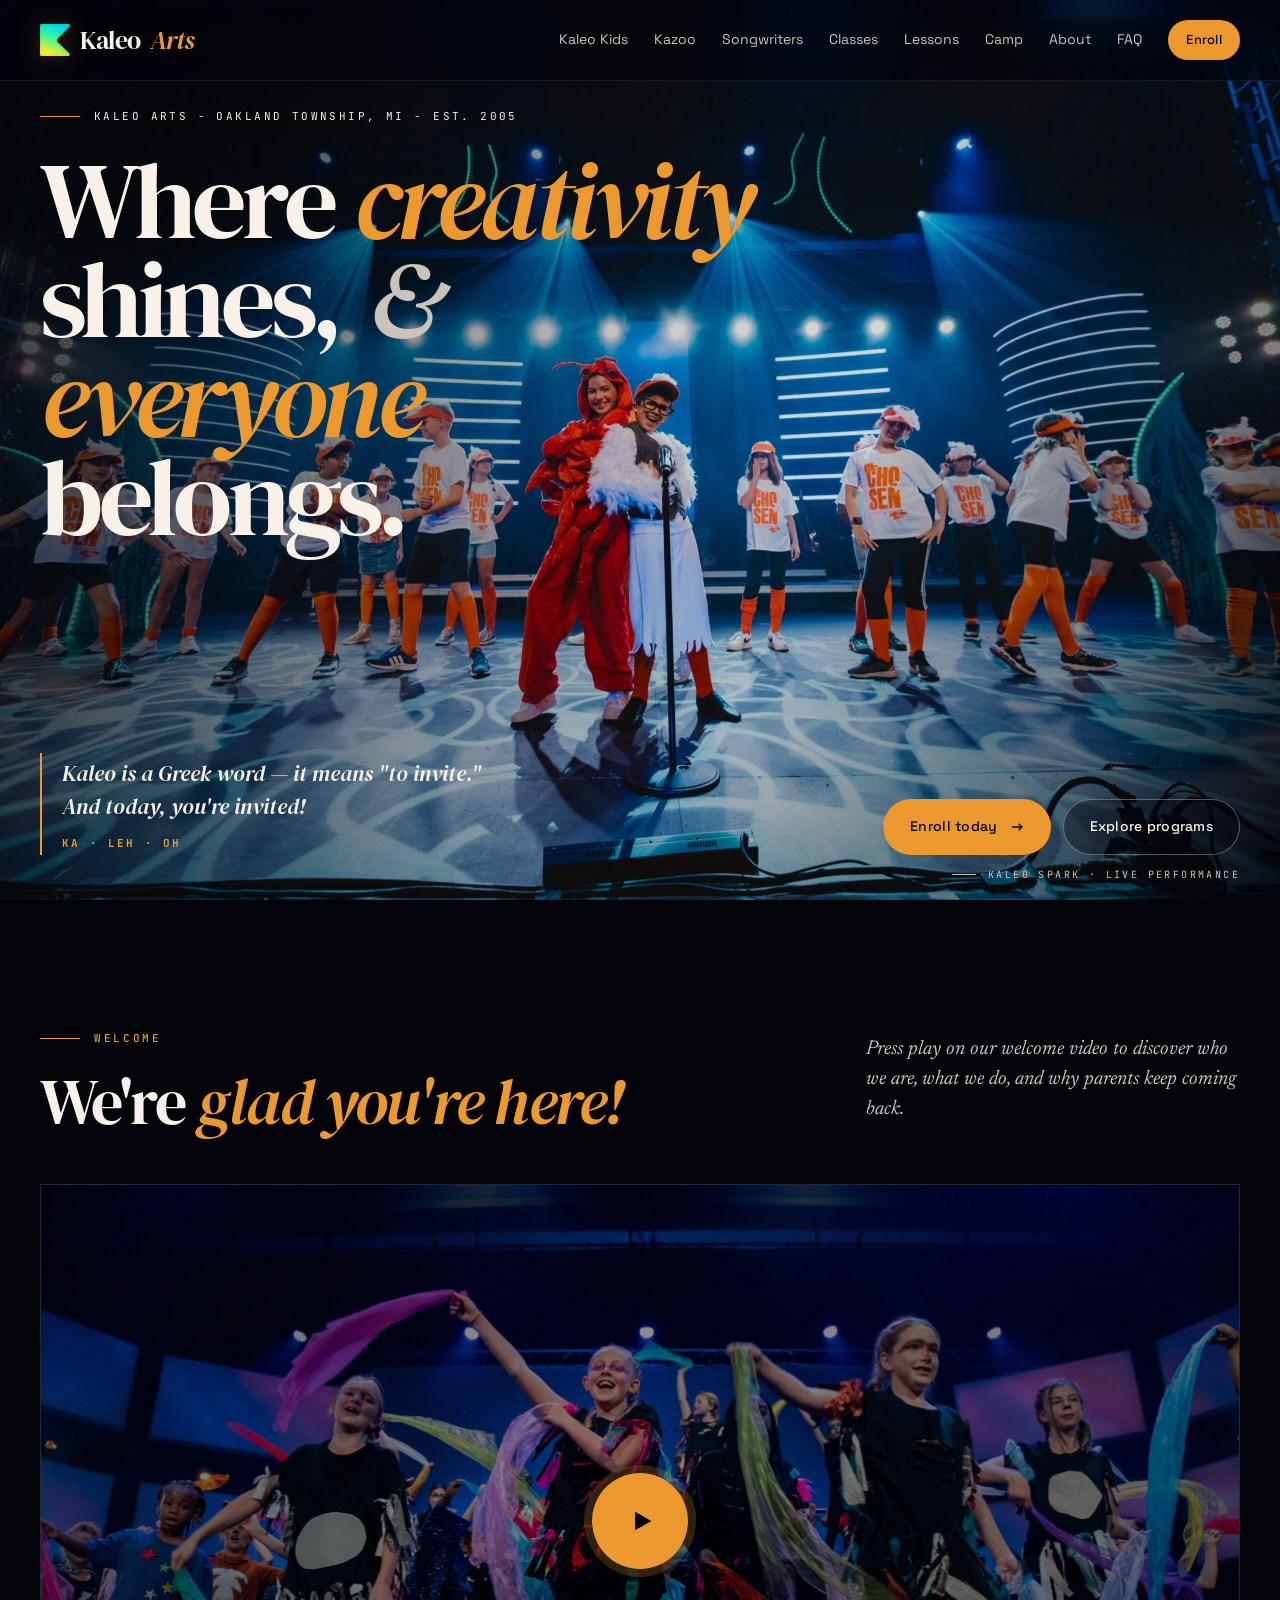
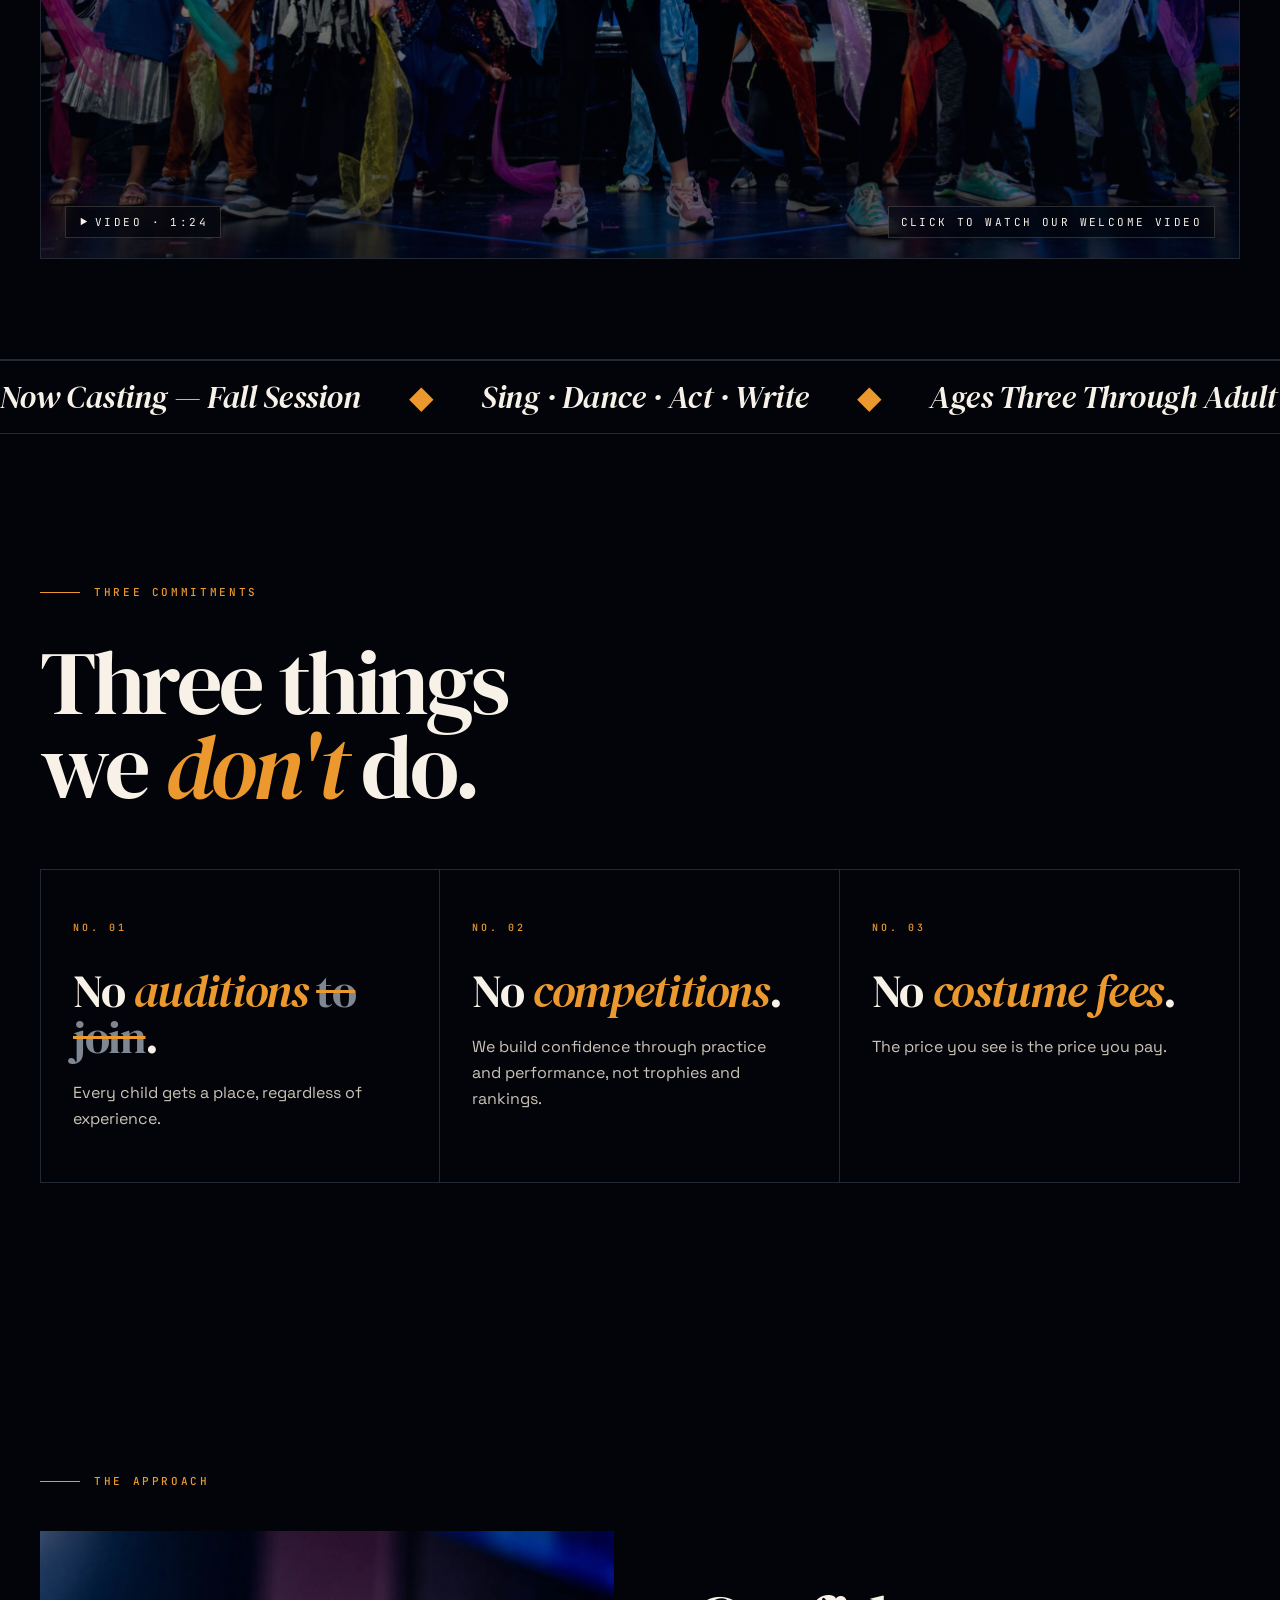
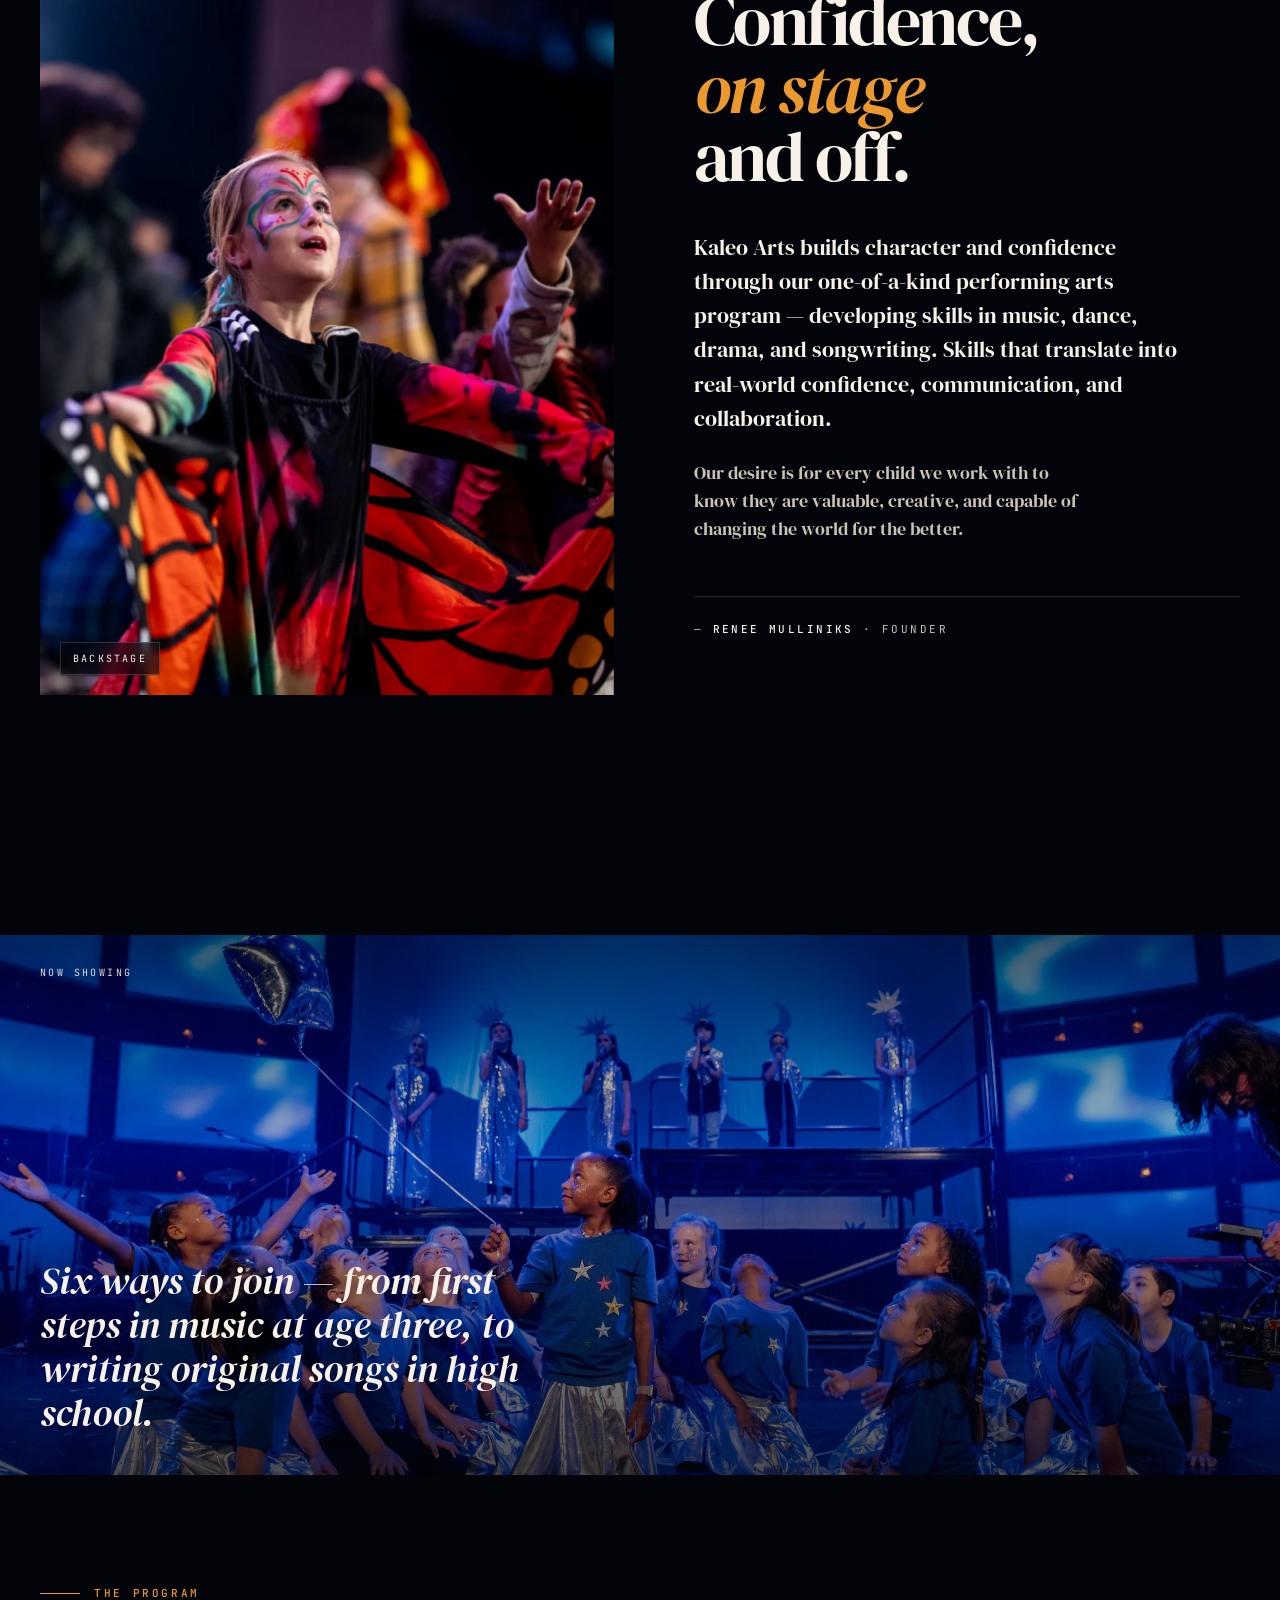
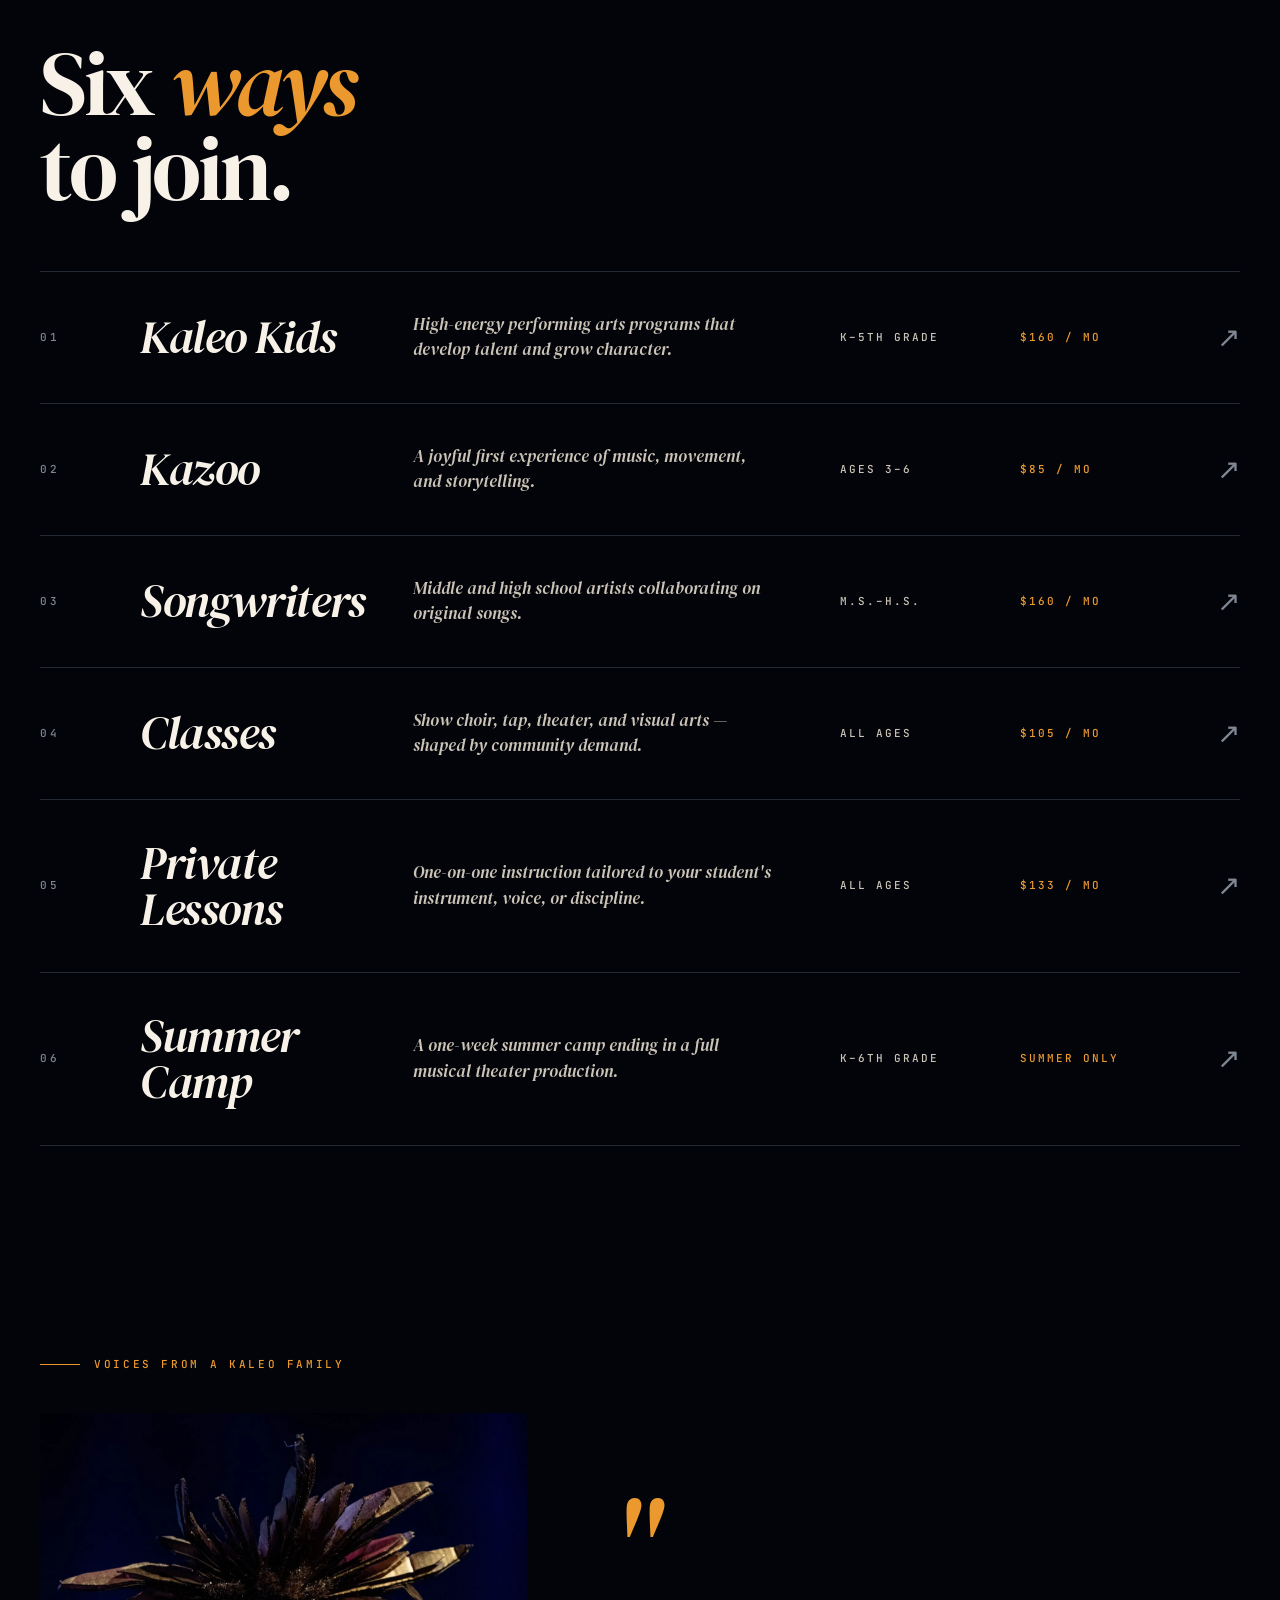
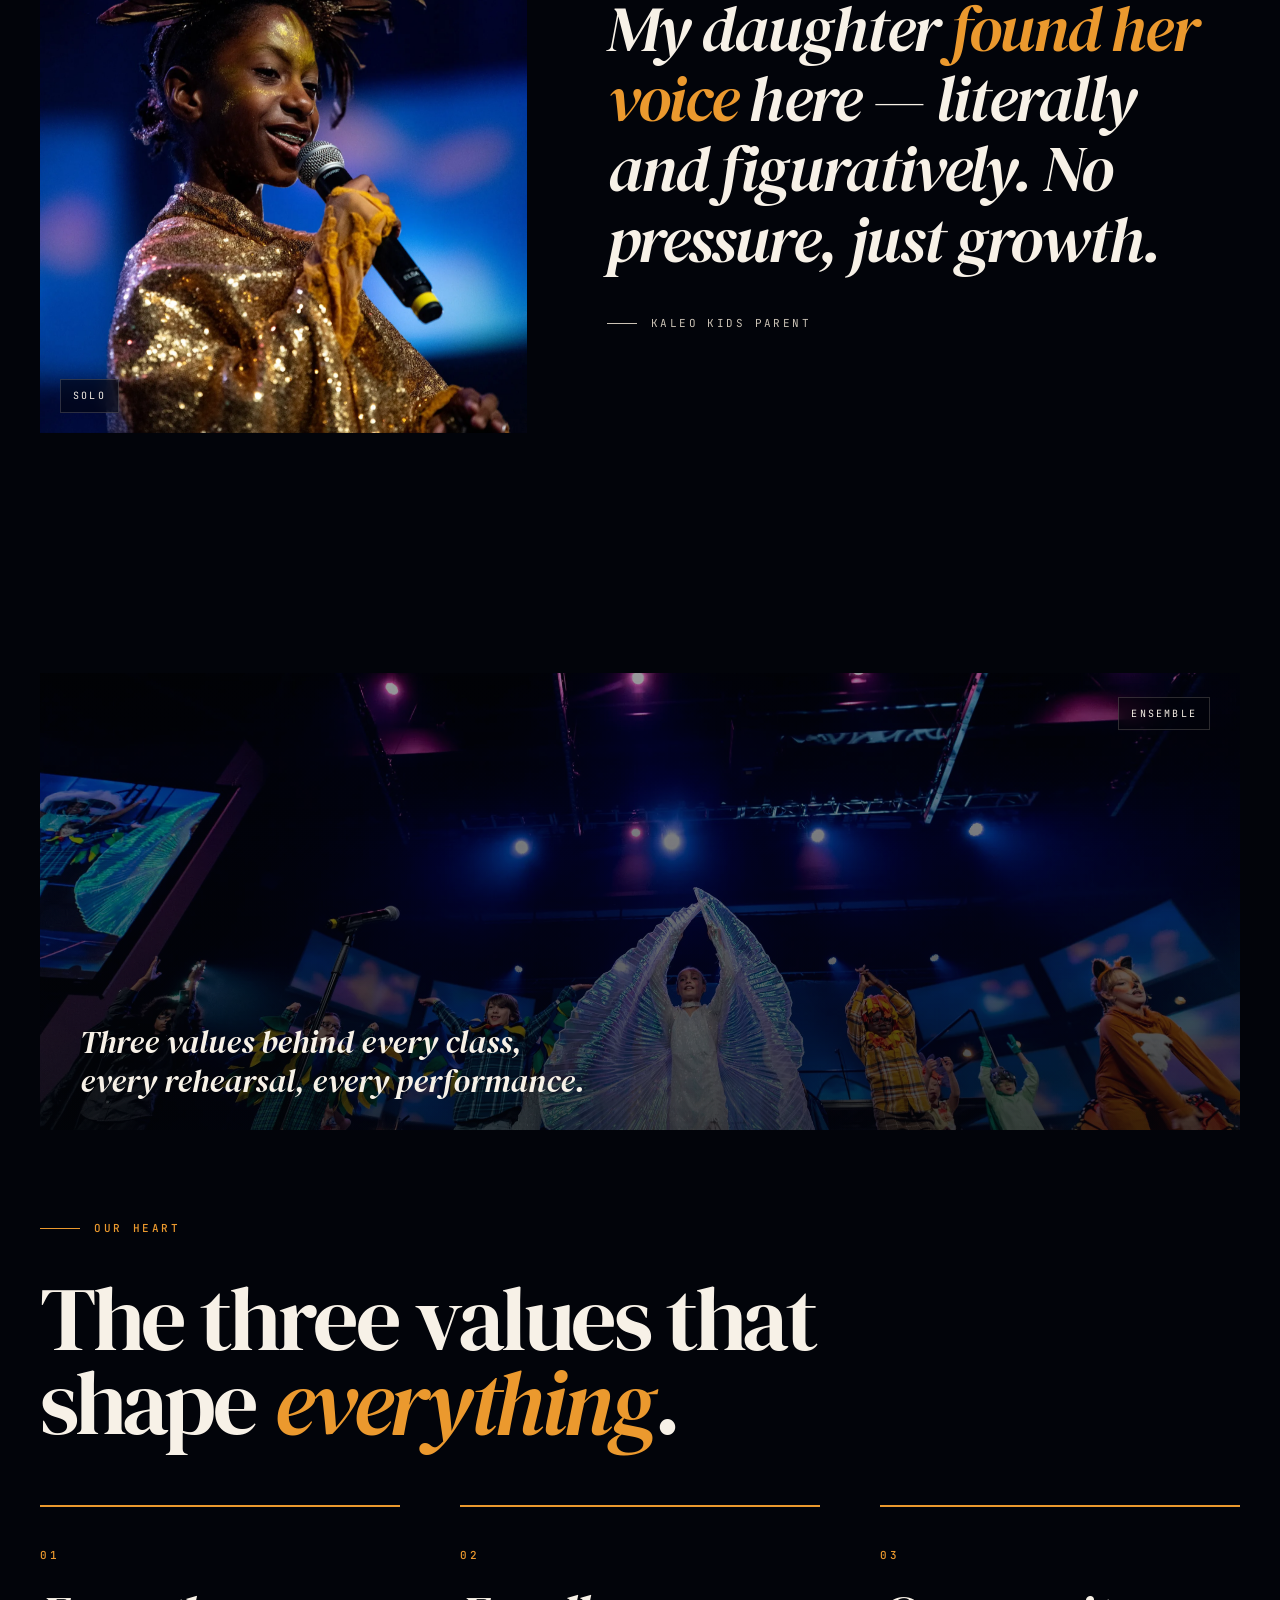
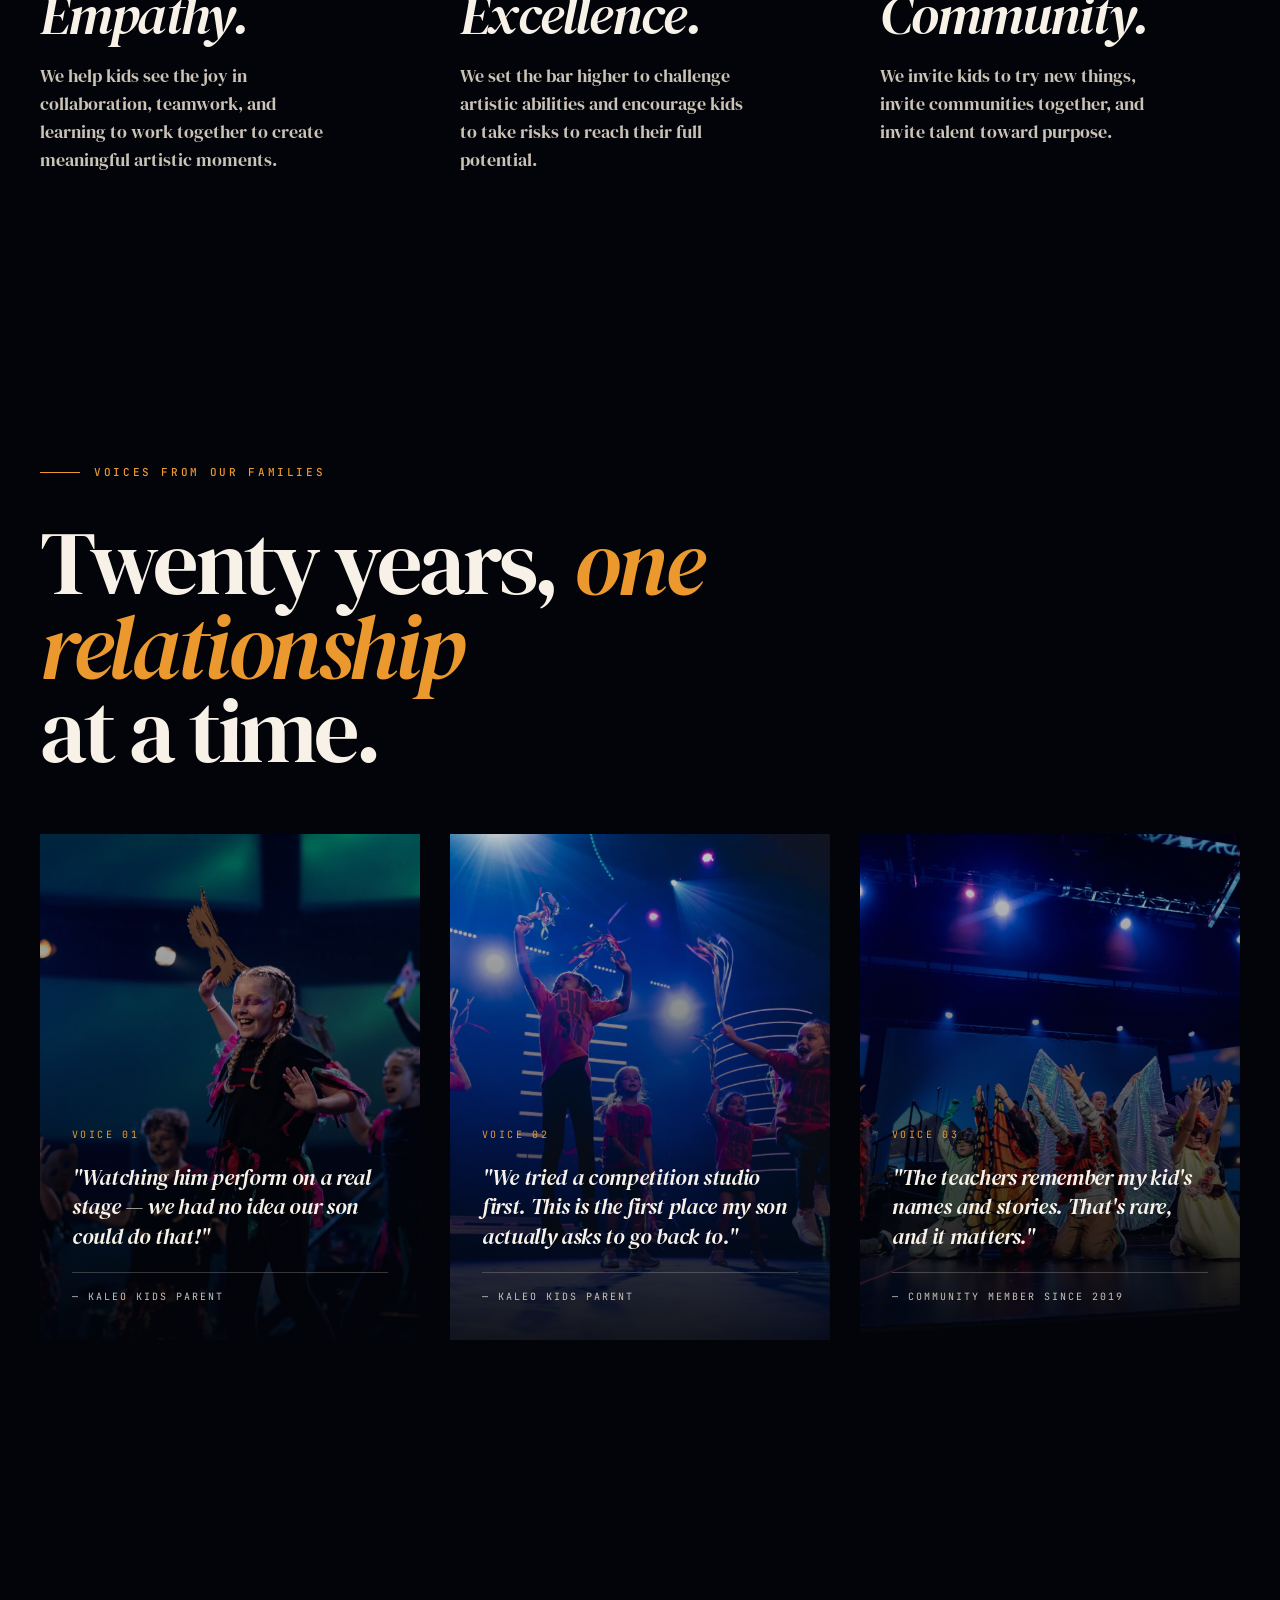
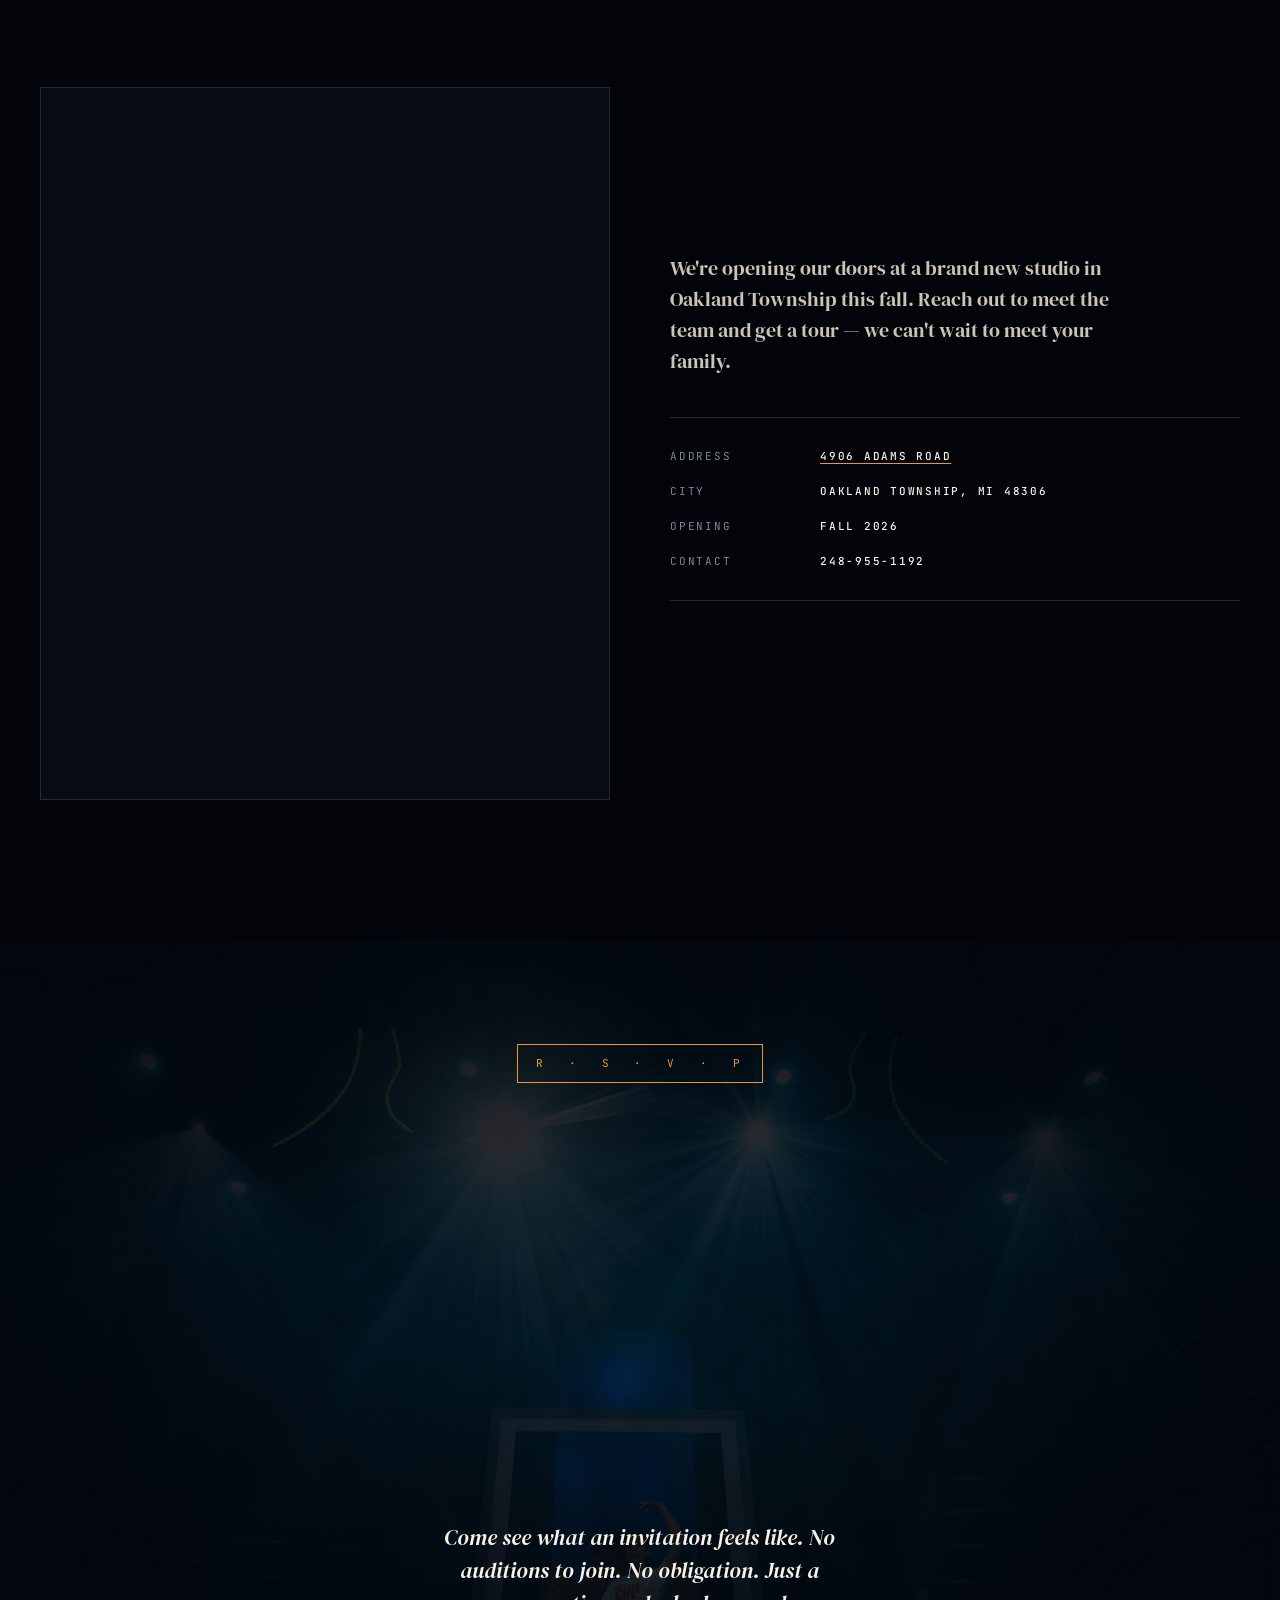
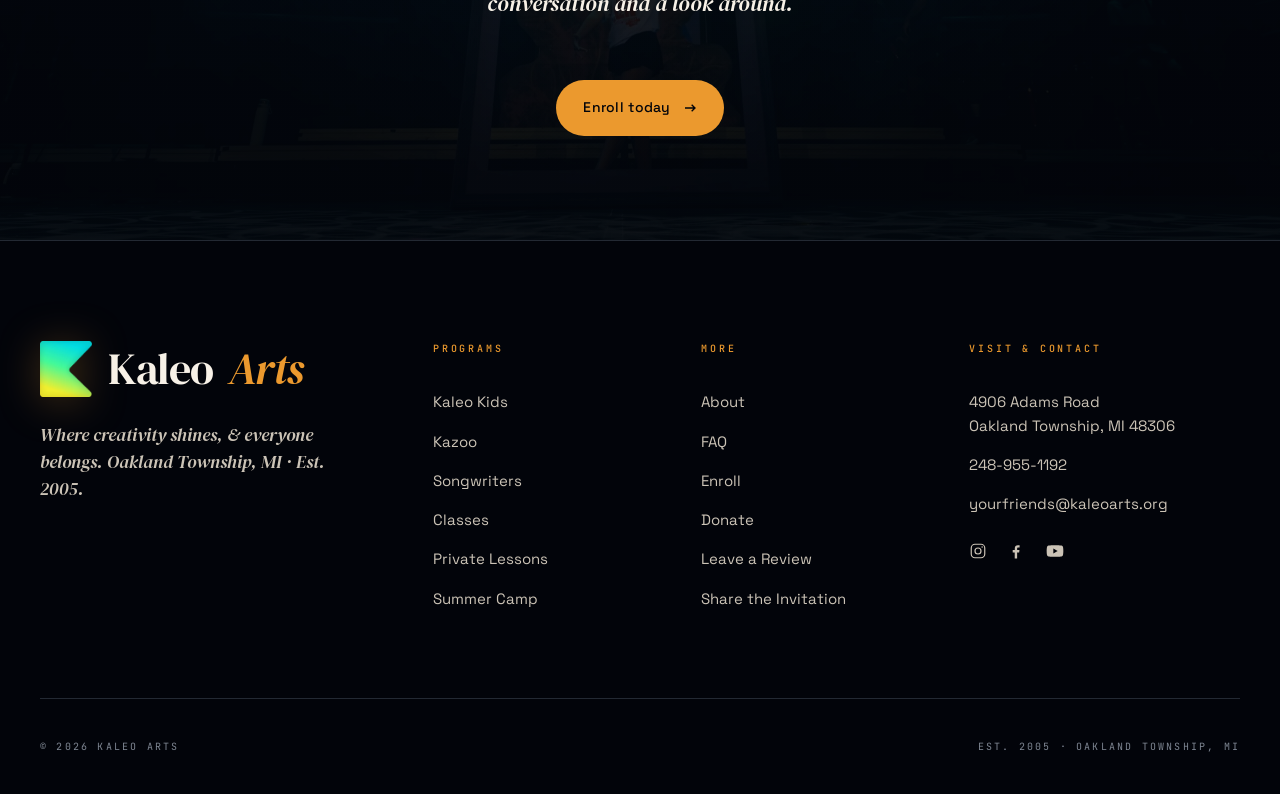
==== commit eaf106b7: "Update address from '4906 N. Adams Rd.' to '4906 Adams Road'" ====
--- a/index.html
+++ b/index.html
@@ -39,7 +39,7 @@
   "foundingDate": "2005",
   "address": {
     "@type": "PostalAddress",
-    "streetAddress": "4906 N. Adams Rd.",
+    "streetAddress": "4906 Adams Road",
     "addressLocality": "Oakland Township",
     "addressRegion": "MI",
     "postalCode": "48306",
@@ -2133,16 +2133,16 @@
     <div class="loc">
       <div class="loc-map reveal">
         <iframe
-          src="https://www.google.com/maps?q=Kaleo+Arts,+4906+N+Adams+Rd,+Oakland+Township,+MI+48306&z=15&output=embed"
+          src="https://www.google.com/maps?q=Kaleo+Arts,+4906+Adams+Road,+Oakland+Township,+MI+48306&z=15&output=embed"
           loading="lazy"
           referrerpolicy="no-referrer-when-downgrade"
-          title="Map to Kaleo Arts, 4906 N. Adams Rd., Oakland Township, MI"></iframe>
+          title="Map to Kaleo Arts, 4906 Adams Road, Oakland Township, MI"></iframe>
       </div>
       <div class="loc-body">
         <h2 class="reveal r-d1">Come <em>see</em><br/>the space.</h2>
         <p class="reveal r-d2">We're opening our doors at a brand new studio in Oakland Township this fall. Reach out to meet the team and get a tour — we can't wait to meet your family.</p>
         <div class="loc-details reveal r-d3">
-          <div><span>Address</span><span><a href="https://maps.app.goo.gl/PFHu9bBJBTwbmPDP9" target="_blank" rel="noopener" style="color: inherit; text-decoration: underline; text-decoration-color: var(--amber); text-underline-offset: 3px;">4906 N. Adams Rd.</a></span></div>
+          <div><span>Address</span><span><a href="https://maps.app.goo.gl/PFHu9bBJBTwbmPDP9" target="_blank" rel="noopener" style="color: inherit; text-decoration: underline; text-decoration-color: var(--amber); text-underline-offset: 3px;">4906 Adams Road</a></span></div>
           <div><span>City</span><span>Oakland Township, MI 48306</span></div>
           <div><span>Opening</span><span>Fall 2026</span></div>
           <div><span>Contact</span><span>248-955-1192</span></div>
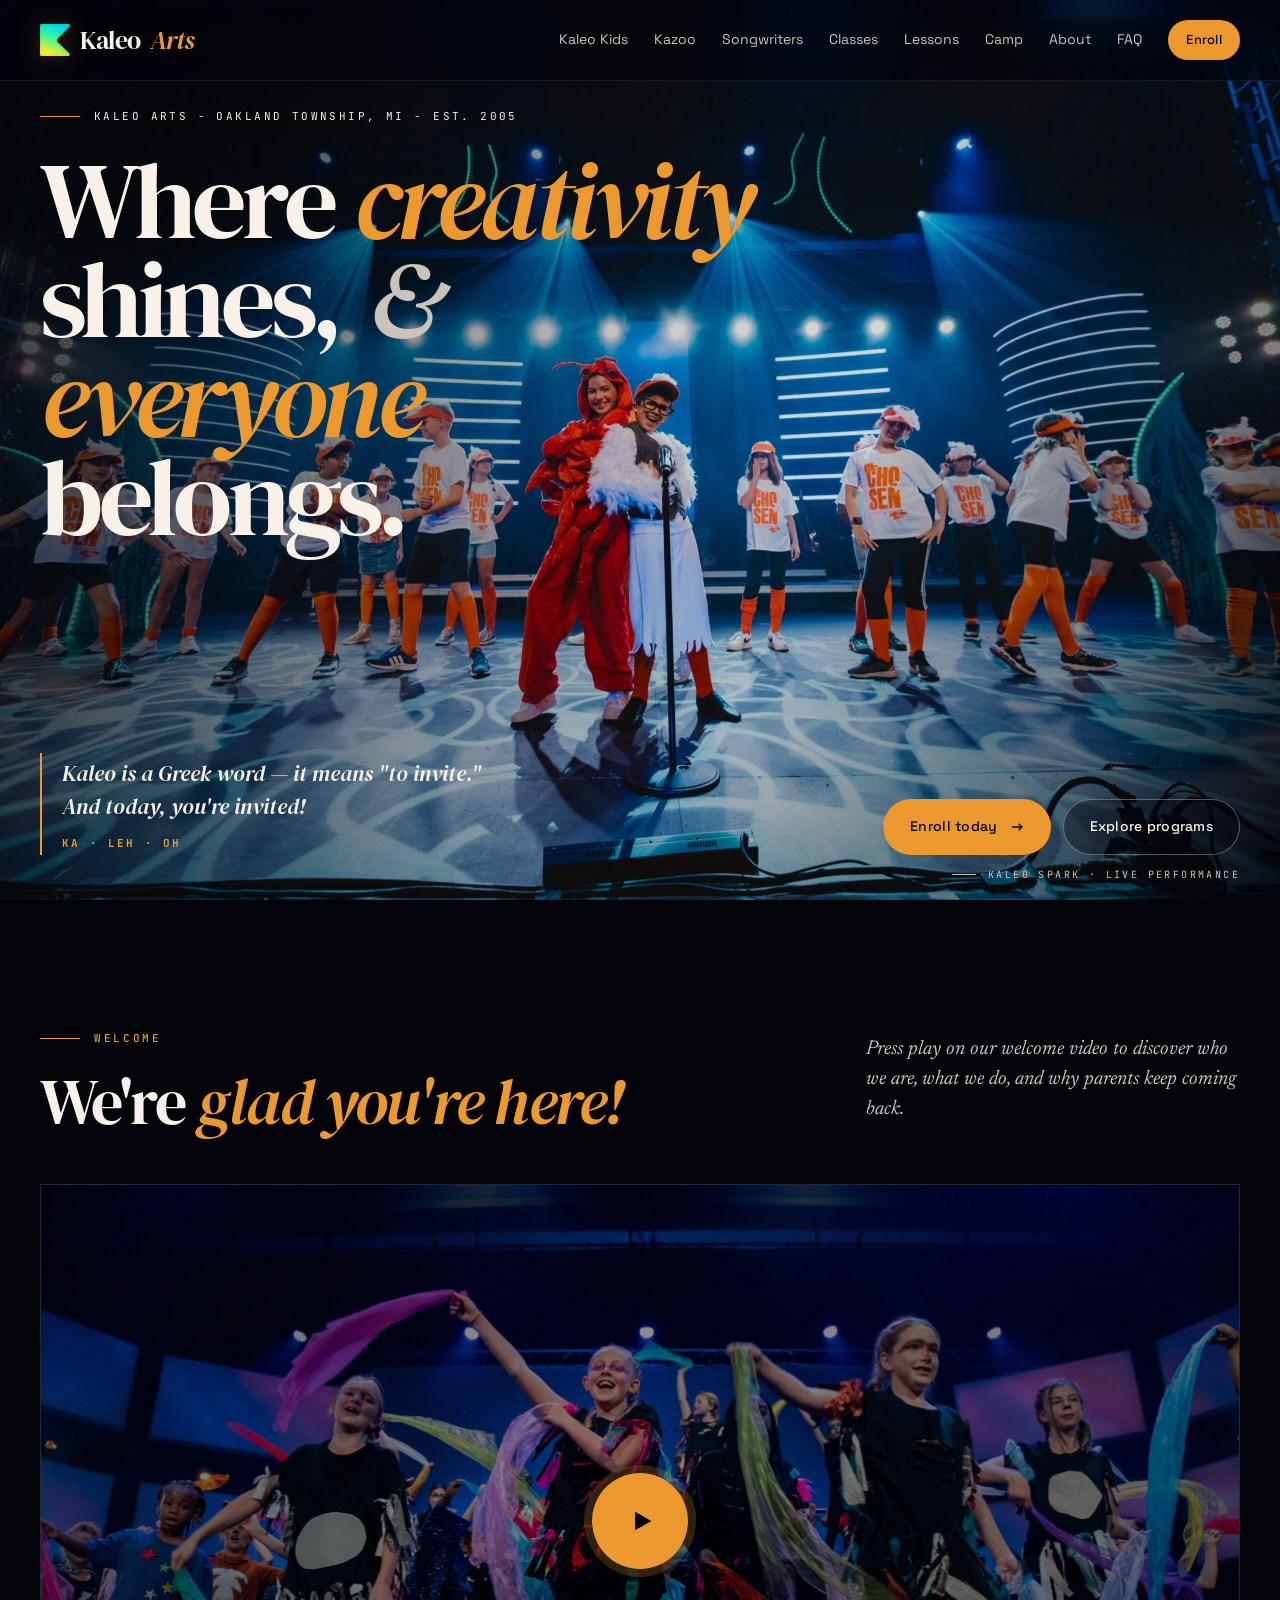
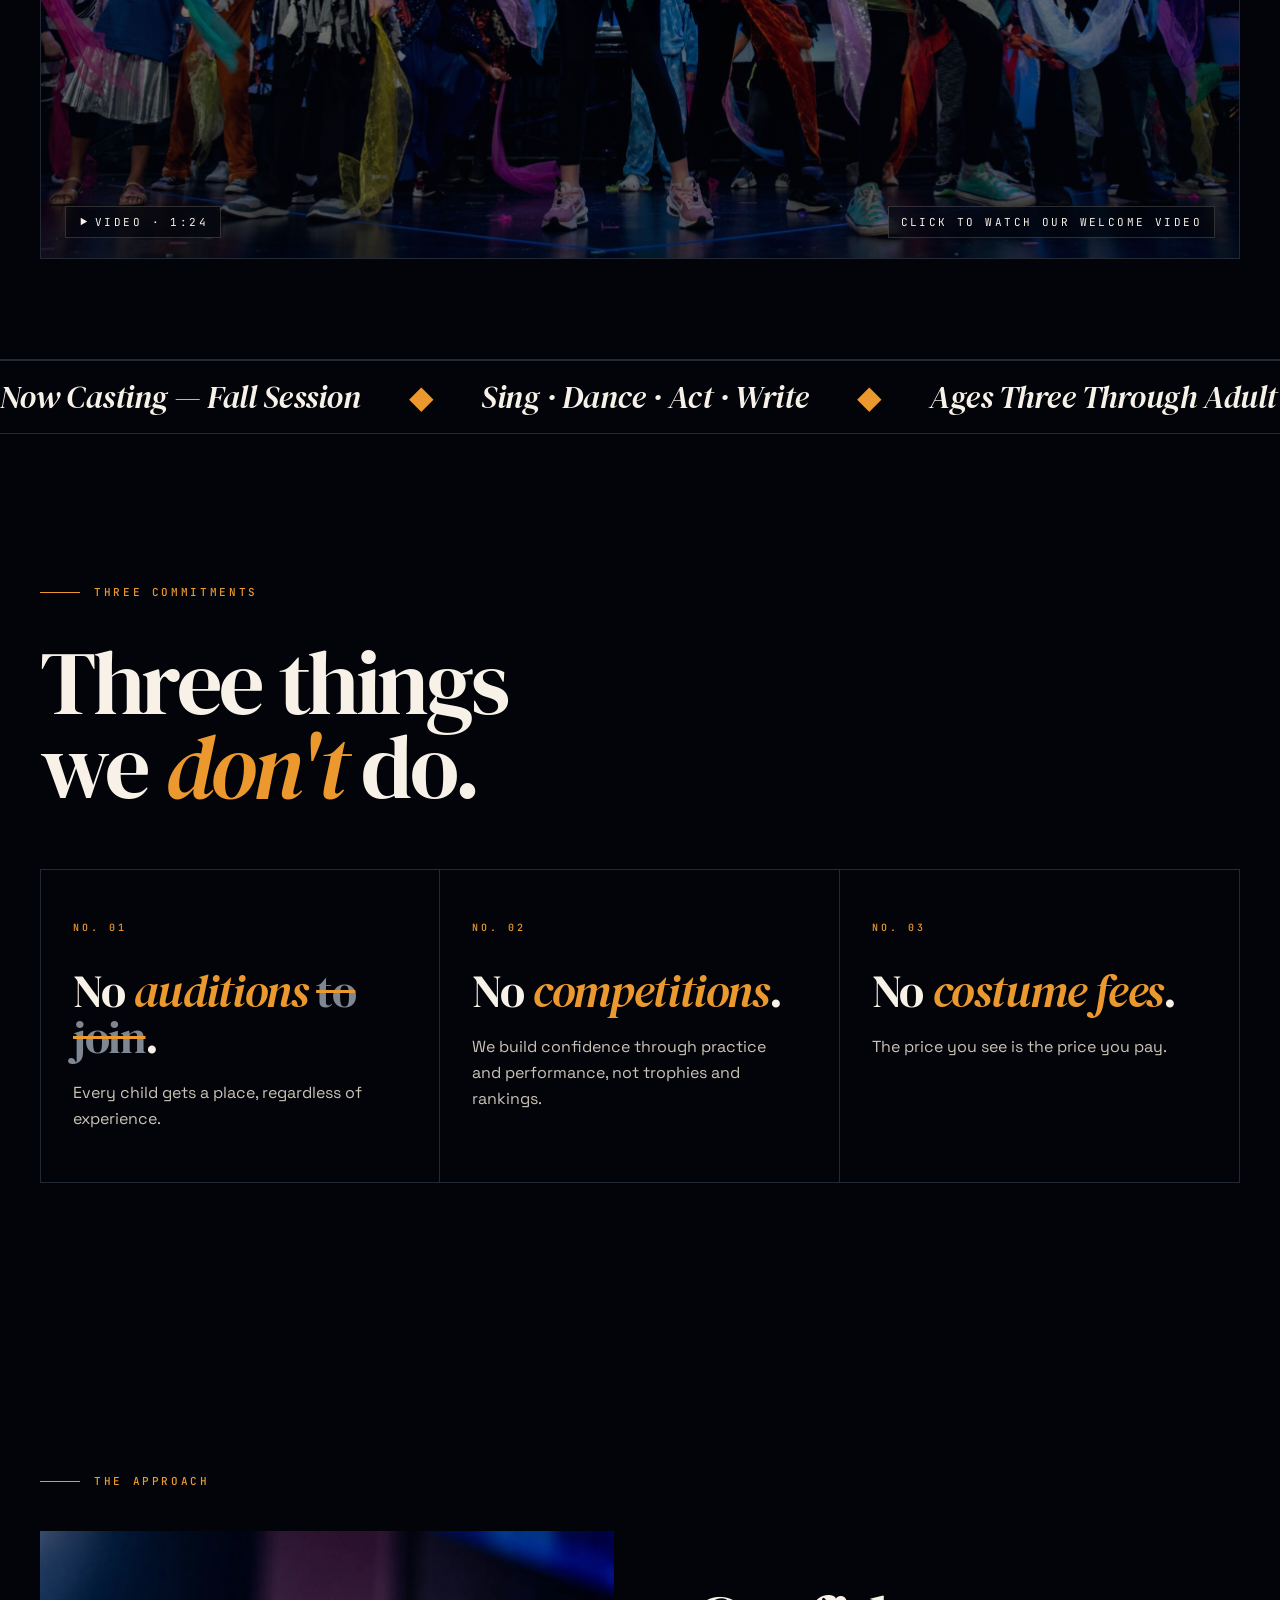
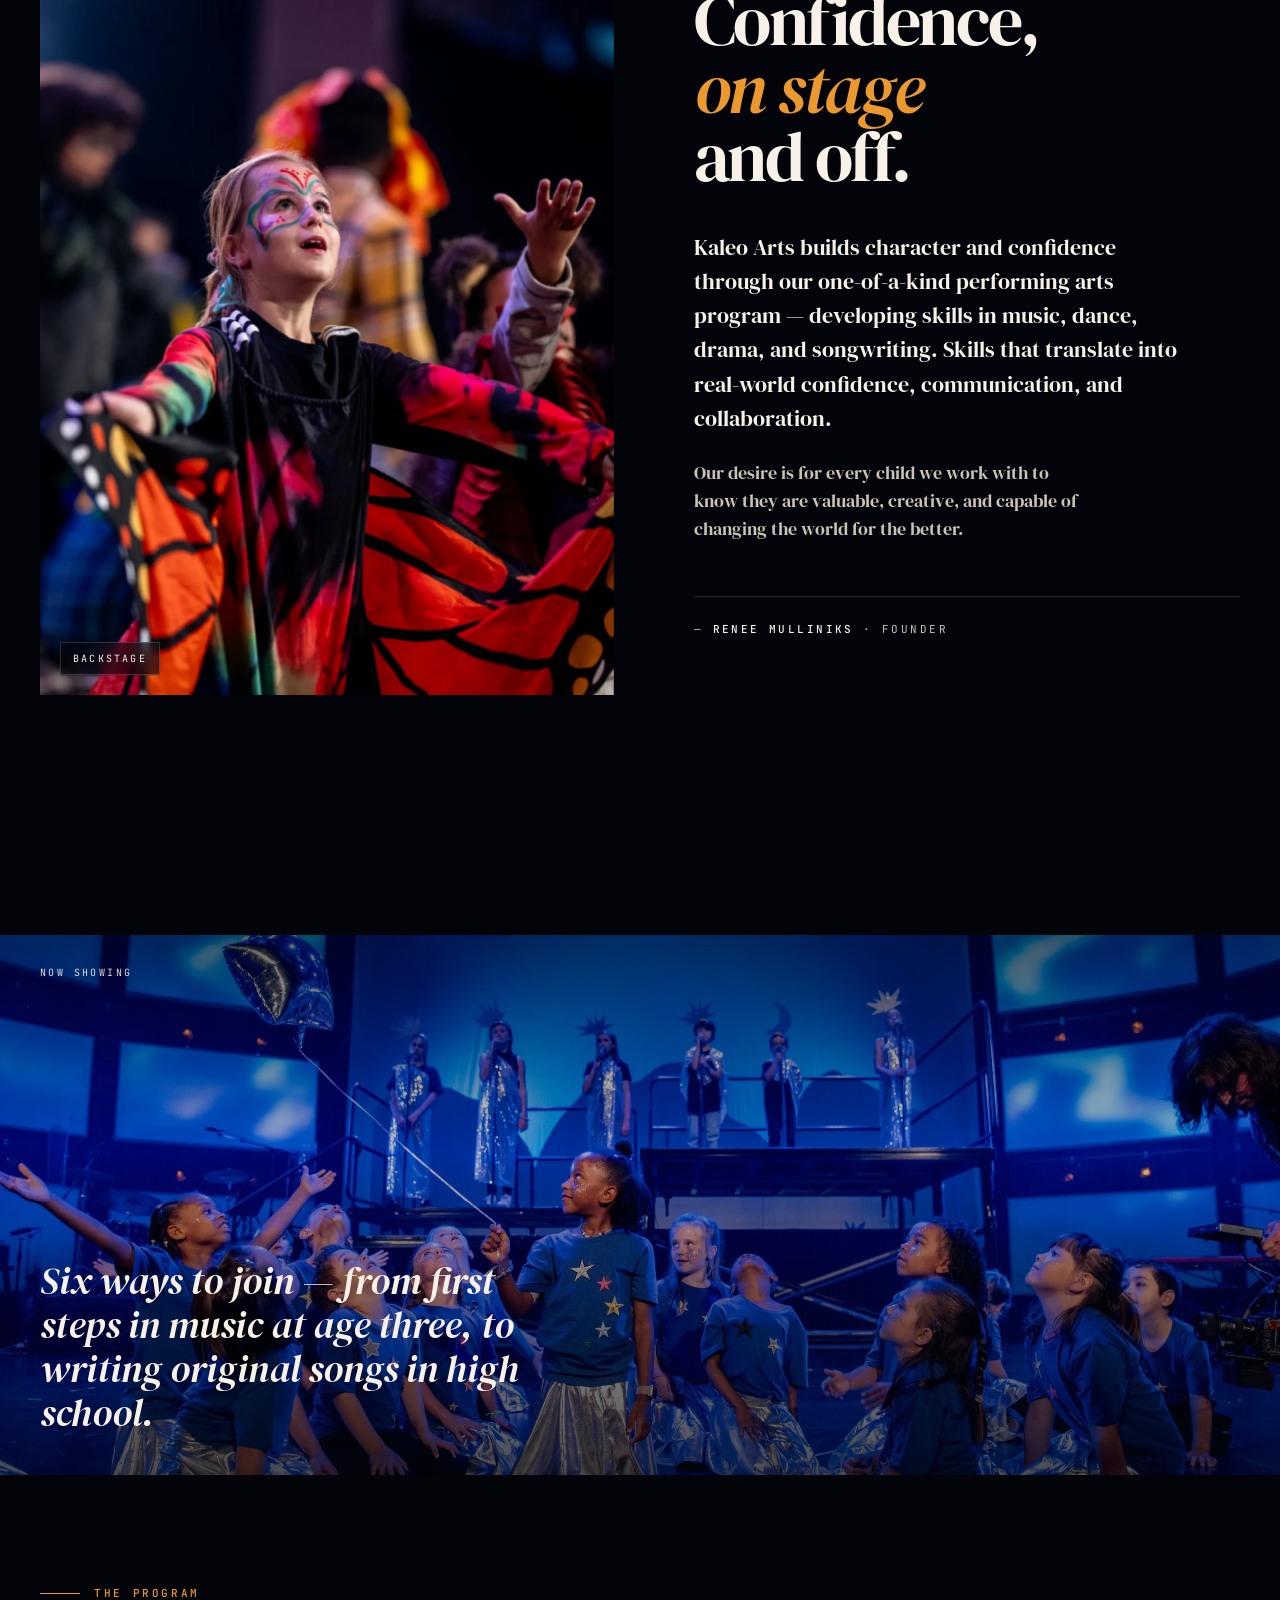
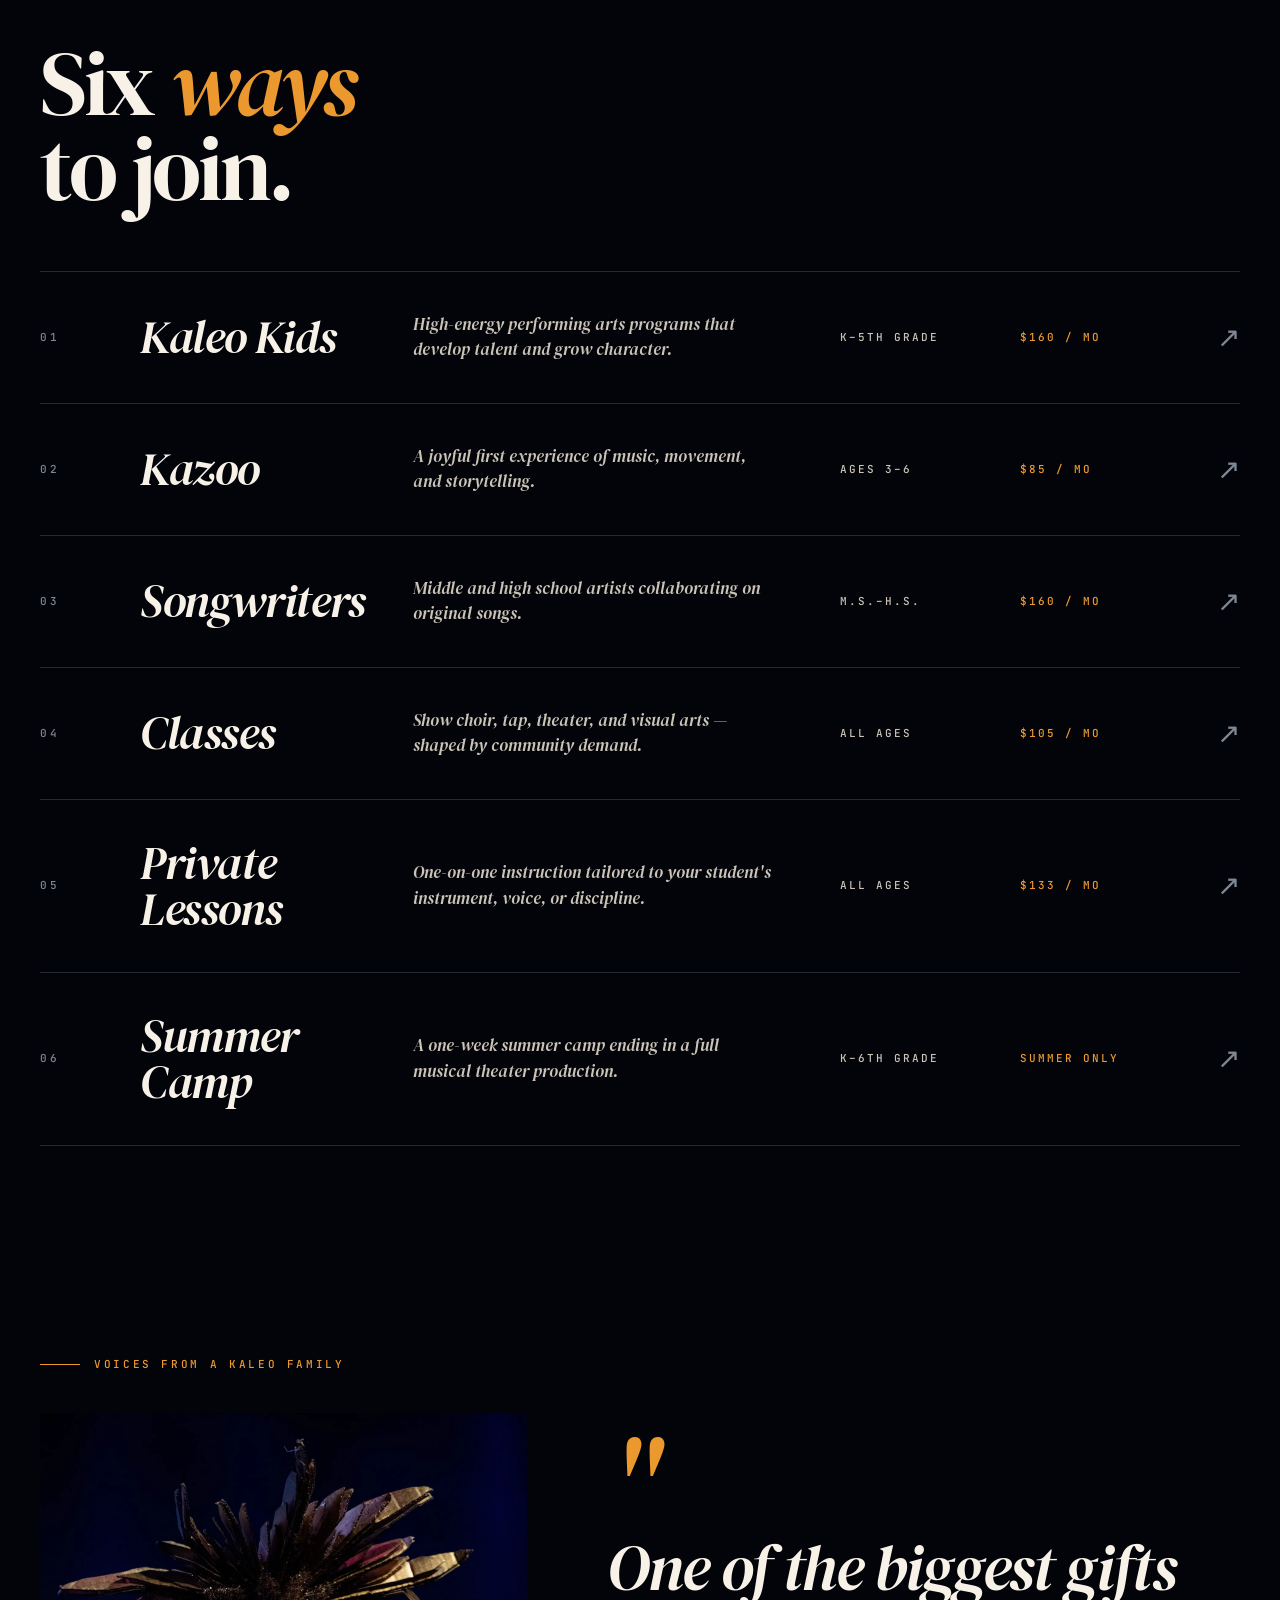
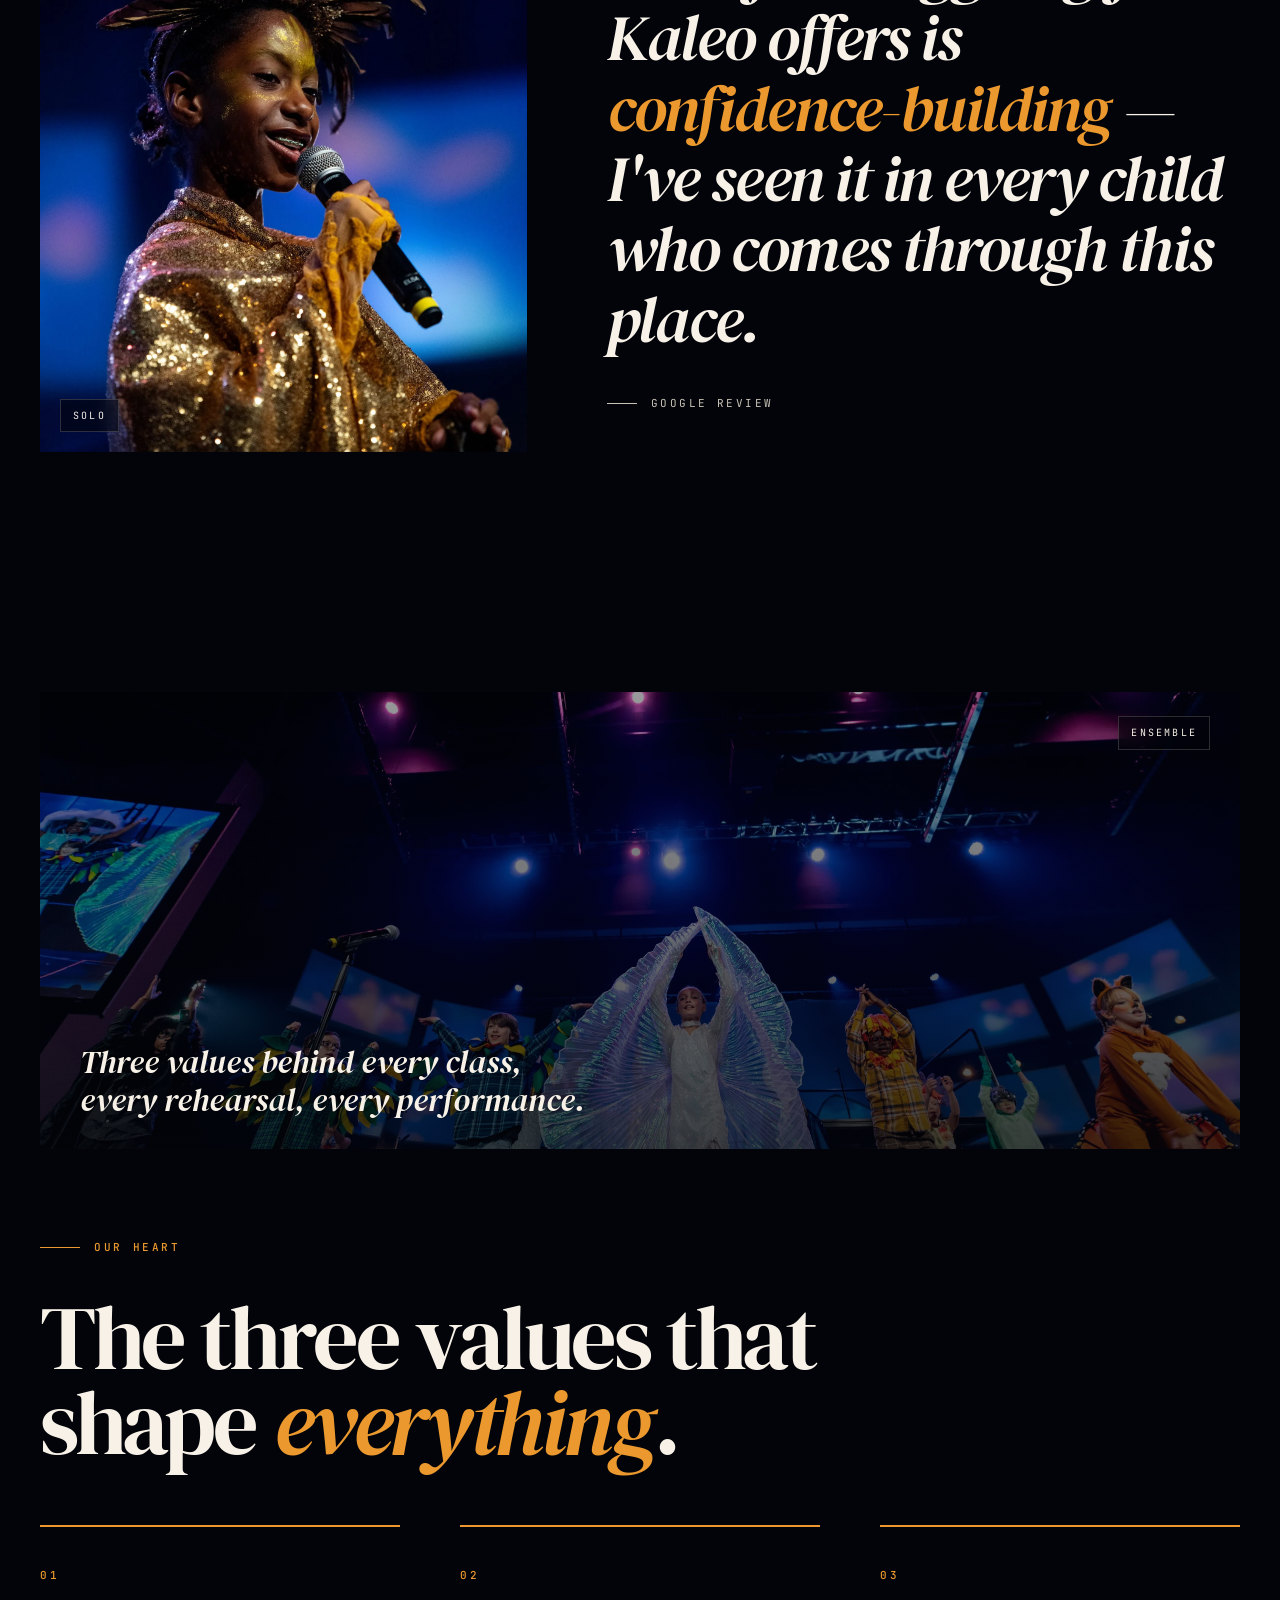
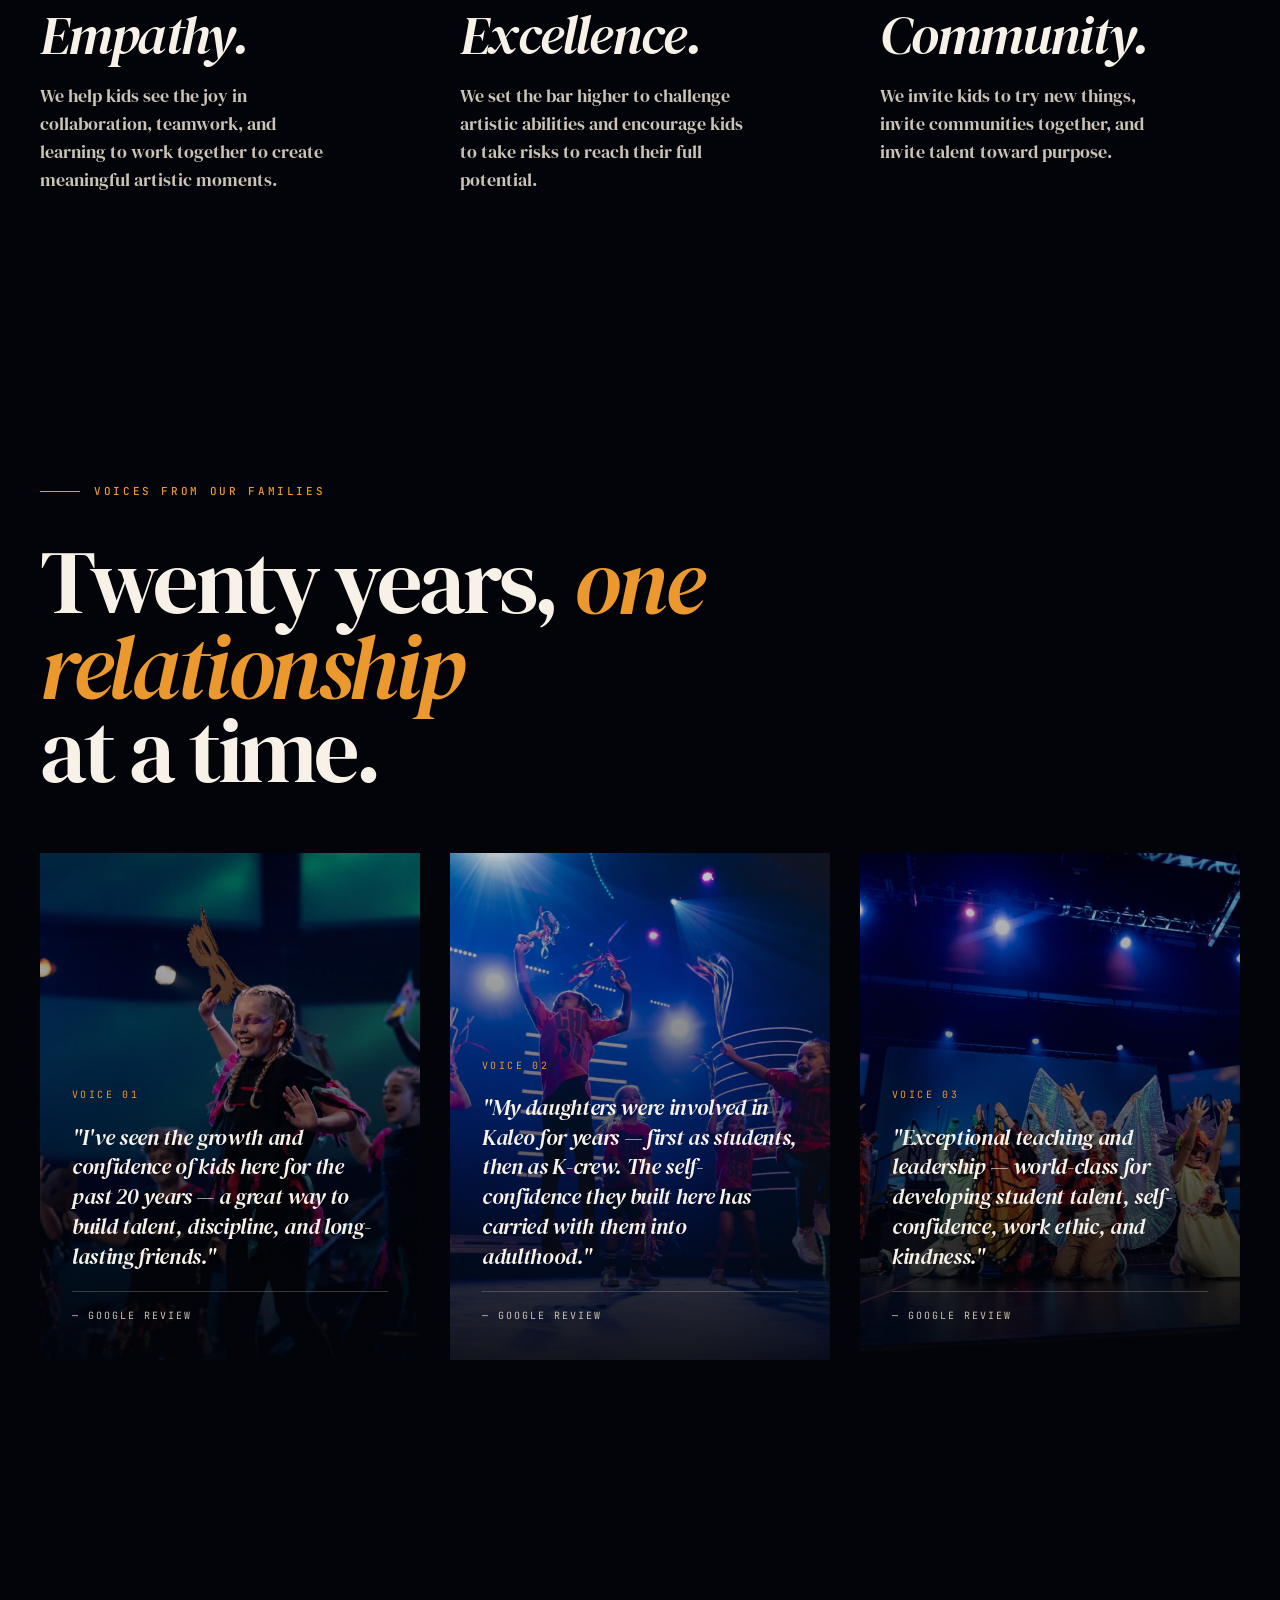
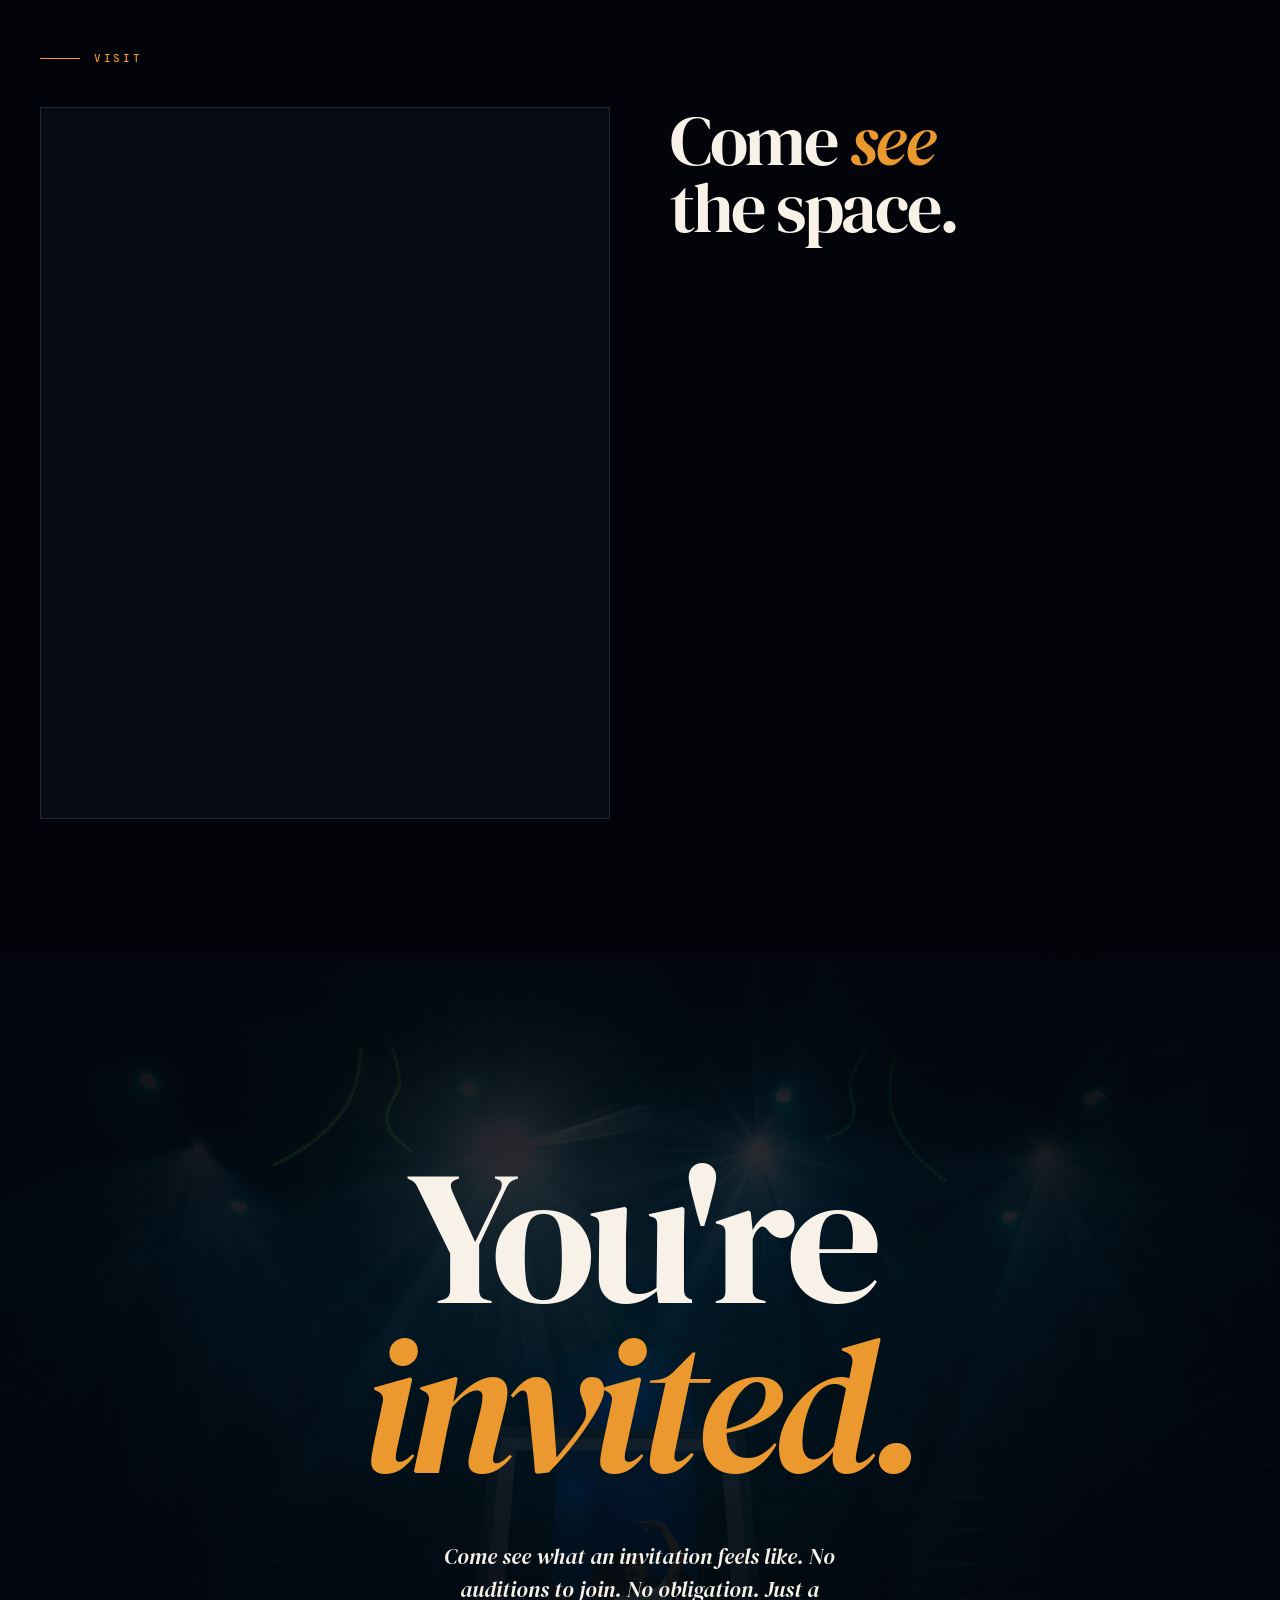
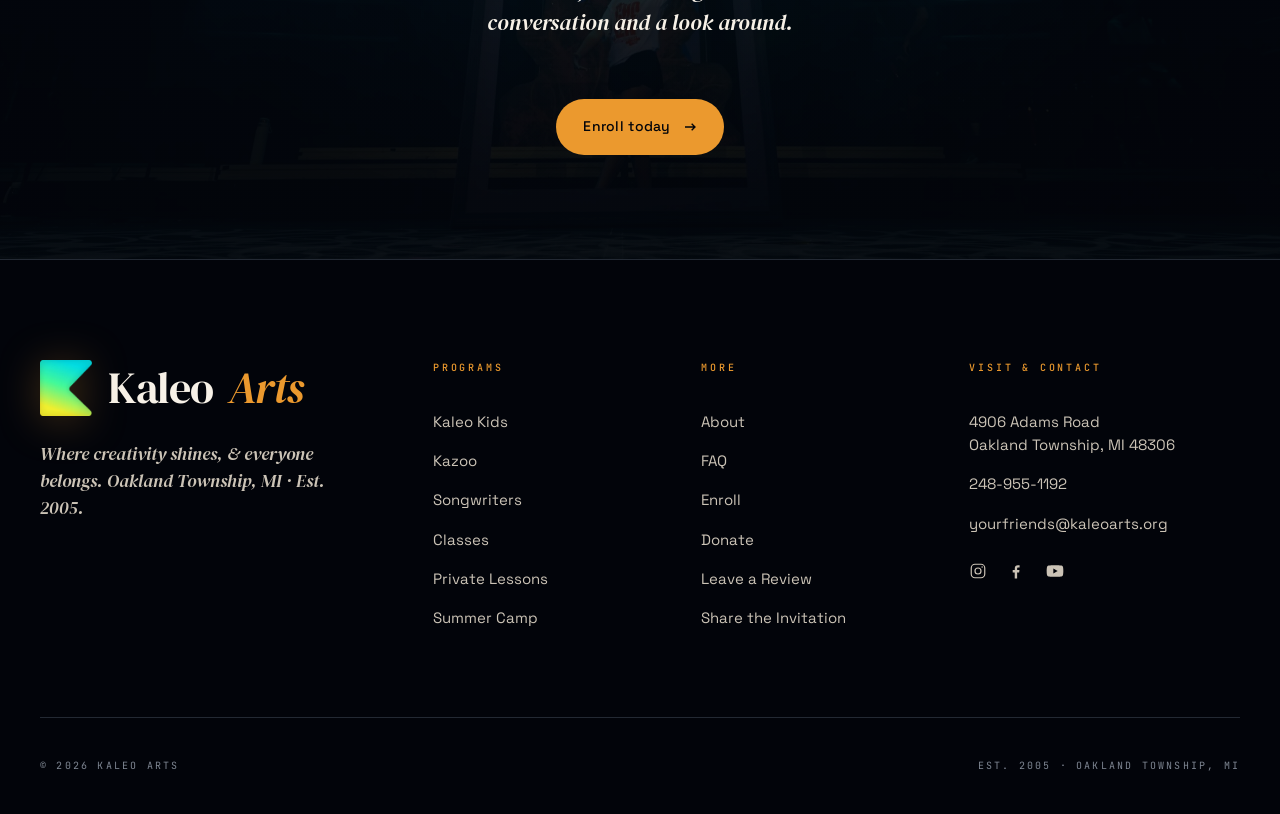
==== commit 0f41b889: "Replace homepage testimonials with real Google reviews Updated testimonials in the index.html file t" ====
--- a/index.html
+++ b/index.html
@@ -2060,10 +2060,10 @@
       </div>
       <div class="pullq-body">
         <div class="pullq-mark reveal">"</div>
-        <p class="pullq-text reveal r-d1">
-          My daughter <em>found her voice</em> here — literally and figuratively. No pressure, just growth.
-        </p>
-        <cite class="pullq-cite reveal r-d2">Kaleo Kids parent</cite>
+<p class="pullq-text reveal r-d1">
+One of the biggest gifts Kaleo offers is <em>confidence-building</em> — I've seen it in every child who comes through this place.
+</p>
+<cite class="pullq-cite reveal r-d2">Google review</cite>
       </div>
     </div>
   </div>
@@ -2104,25 +2104,25 @@
     <span class="plate-label reveal">Voices from our families</span>
     <h2 class="section-h reveal r-d1">Twenty years, <em>one relationship</em><br/>at a time.</h2>
     <div class="voices">
-      <div class="voice reveal">
-        <picture><source srcset="assets/img/kaleo-25.webp" type="image/webp"/><img src="assets/img/kaleo-25.jpg" width="2400" height="1600" alt="A young performer laughs mid-dance holding a handmade paper mask aloft" loading="lazy"/></picture>
-        <div class="num">Voice 01</div>
-        <blockquote>"Watching him perform on a real stage — we had no idea our son could do that!"</blockquote>
-        <cite>— Kaleo Kids parent</cite>
-      </div>
-      <div class="voice reveal r-d1">
-        <picture><source srcset="assets/img/kaleo-30.webp" type="image/webp"/><img src="assets/img/kaleo-30.jpg" width="2400" height="1597" alt="Young children in pink and green Chosen t-shirts jump joyfully with ribbon streamers on a magenta-lit stage" loading="lazy"/></picture>
-        <div class="num">Voice 02</div>
-        <blockquote>"We tried a competition studio first. This is the first place my son actually asks to go back to."</blockquote>
-        <cite>— Kaleo Kids parent</cite>
-      </div>
-      <div class="voice reveal r-d2">
-        <picture><source srcset="assets/img/kaleo-21.webp" type="image/webp"/><img src="assets/img/kaleo-21.jpg" width="2400" height="1568" alt="A row of young performers in butterfly, sunflower, and bird costumes raise their arms mid-performance" loading="lazy"/></picture>
-        <div class="num">Voice 03</div>
-        <blockquote>"The teachers remember my kid's names and stories. That's rare, and it matters."</blockquote>
-        <cite>— Community member since 2019</cite>
-      </div>
-    </div>
+<div class="voice reveal">
+<picture><source srcset="assets/img/kaleo-25.webp" type="image/webp"/><img src="assets/img/kaleo-25.jpg" width="2400" height="1600" alt="A young performer laughs mid-dance holding a handmade paper mask aloft" loading="lazy"/></picture>
+<div class="num">Voice 01</div>
+<blockquote>"I've seen the growth and confidence of kids here for the past 20 years — a great way to build talent, discipline, and long-lasting friends."</blockquote>
+<cite>— Google review</cite>
+</div>
+<div class="voice reveal r-d1">
+<picture><source srcset="assets/img/kaleo-30.webp" type="image/webp"/><img src="assets/img/kaleo-30.jpg" width="2400" height="1597" alt="Young children in pink and green Chosen t-shirts jump joyfully with ribbon streamers on a magenta-lit stage" loading="lazy"/></picture>
+<div class="num">Voice 02</div>
+<blockquote>"My daughters were involved in Kaleo for years — first as students, then as K-crew. The self-confidence they built here has carried with them into adulthood."</blockquote>
+<cite>— Google review</cite>
+</div>
+<div class="voice reveal r-d2">
+<picture><source srcset="assets/img/kaleo-21.webp" type="image/webp"/><img src="assets/img/kaleo-21.jpg" width="2400" height="1568" alt="A row of young performers in butterfly, sunflower, and bird costumes raise their arms mid-performance" loading="lazy"/></picture>
+<div class="num">Voice 03</div>
+<blockquote>"Exceptional teaching and leadership — world-class for developing student talent, self-confidence, work ethic, and kindness."</blockquote>
+<cite>— Google review</cite>
+</div>
+</div>
   </div>
 </section>
 
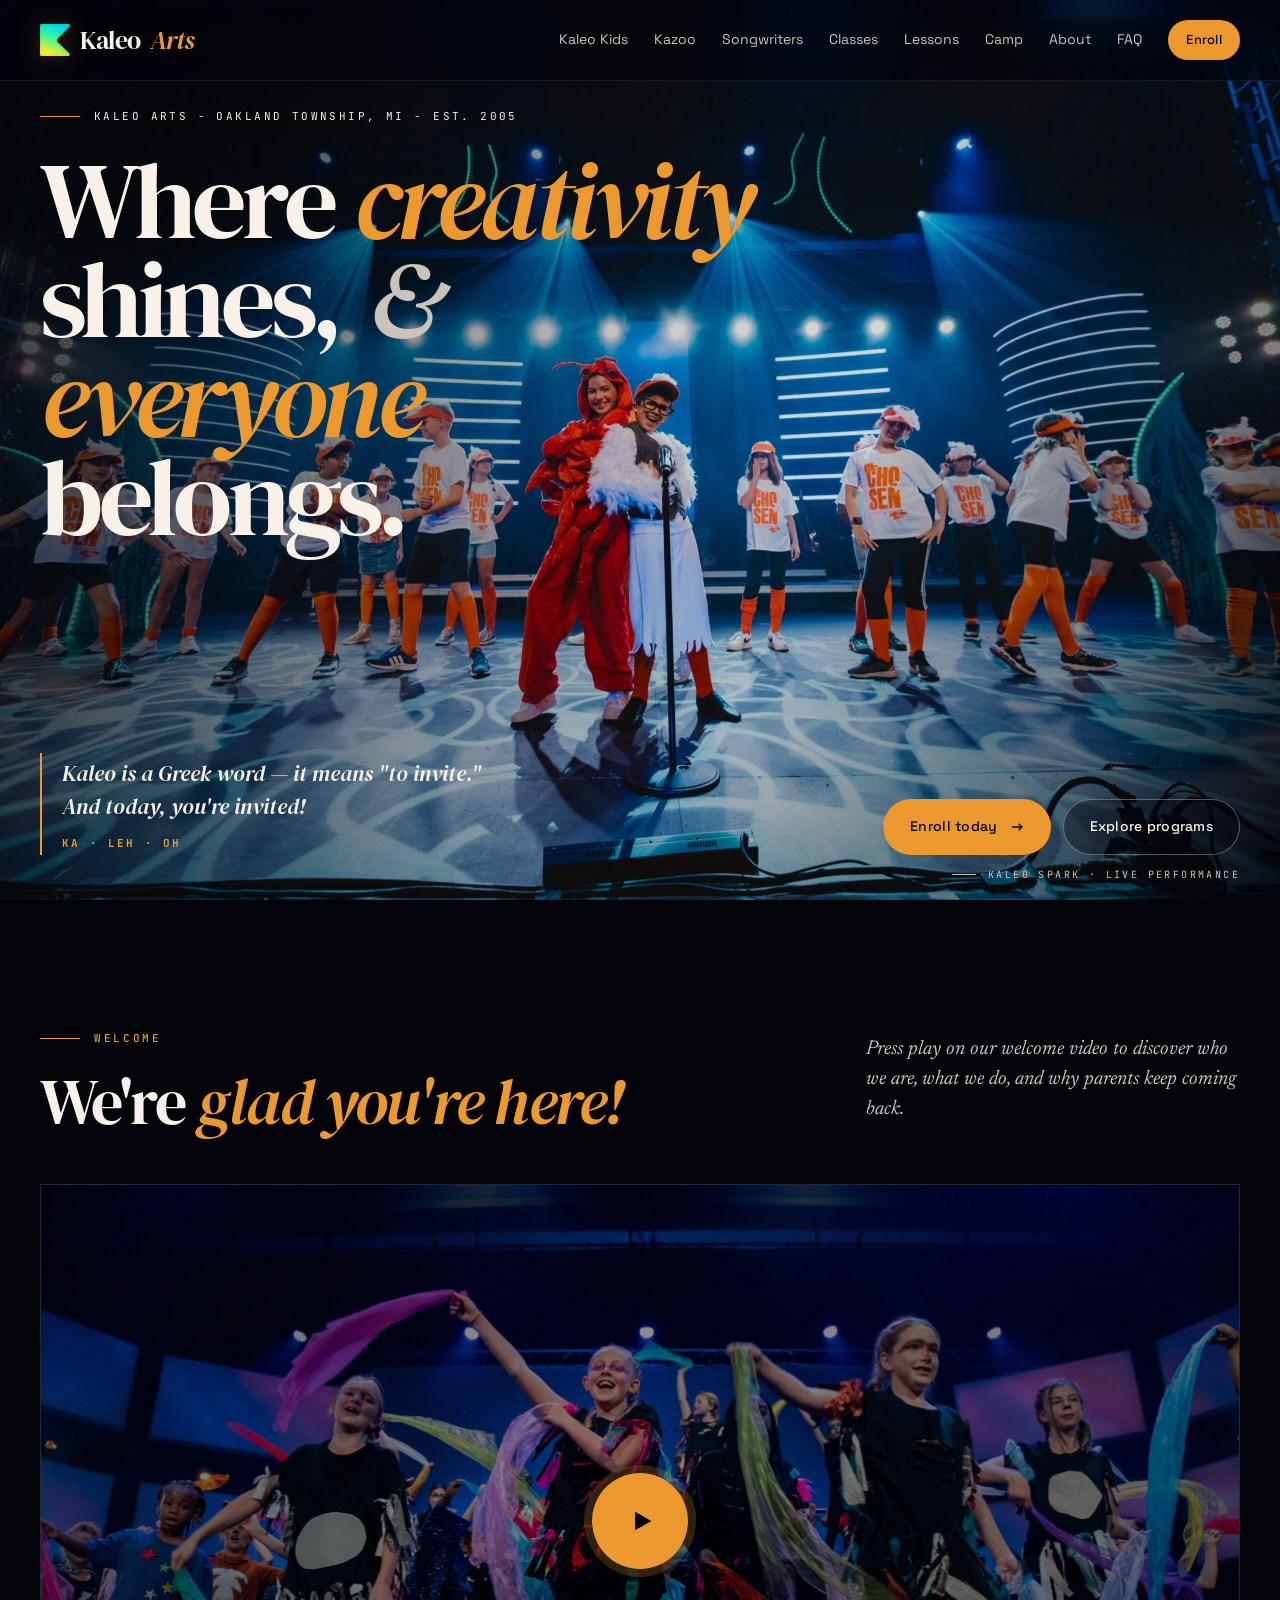
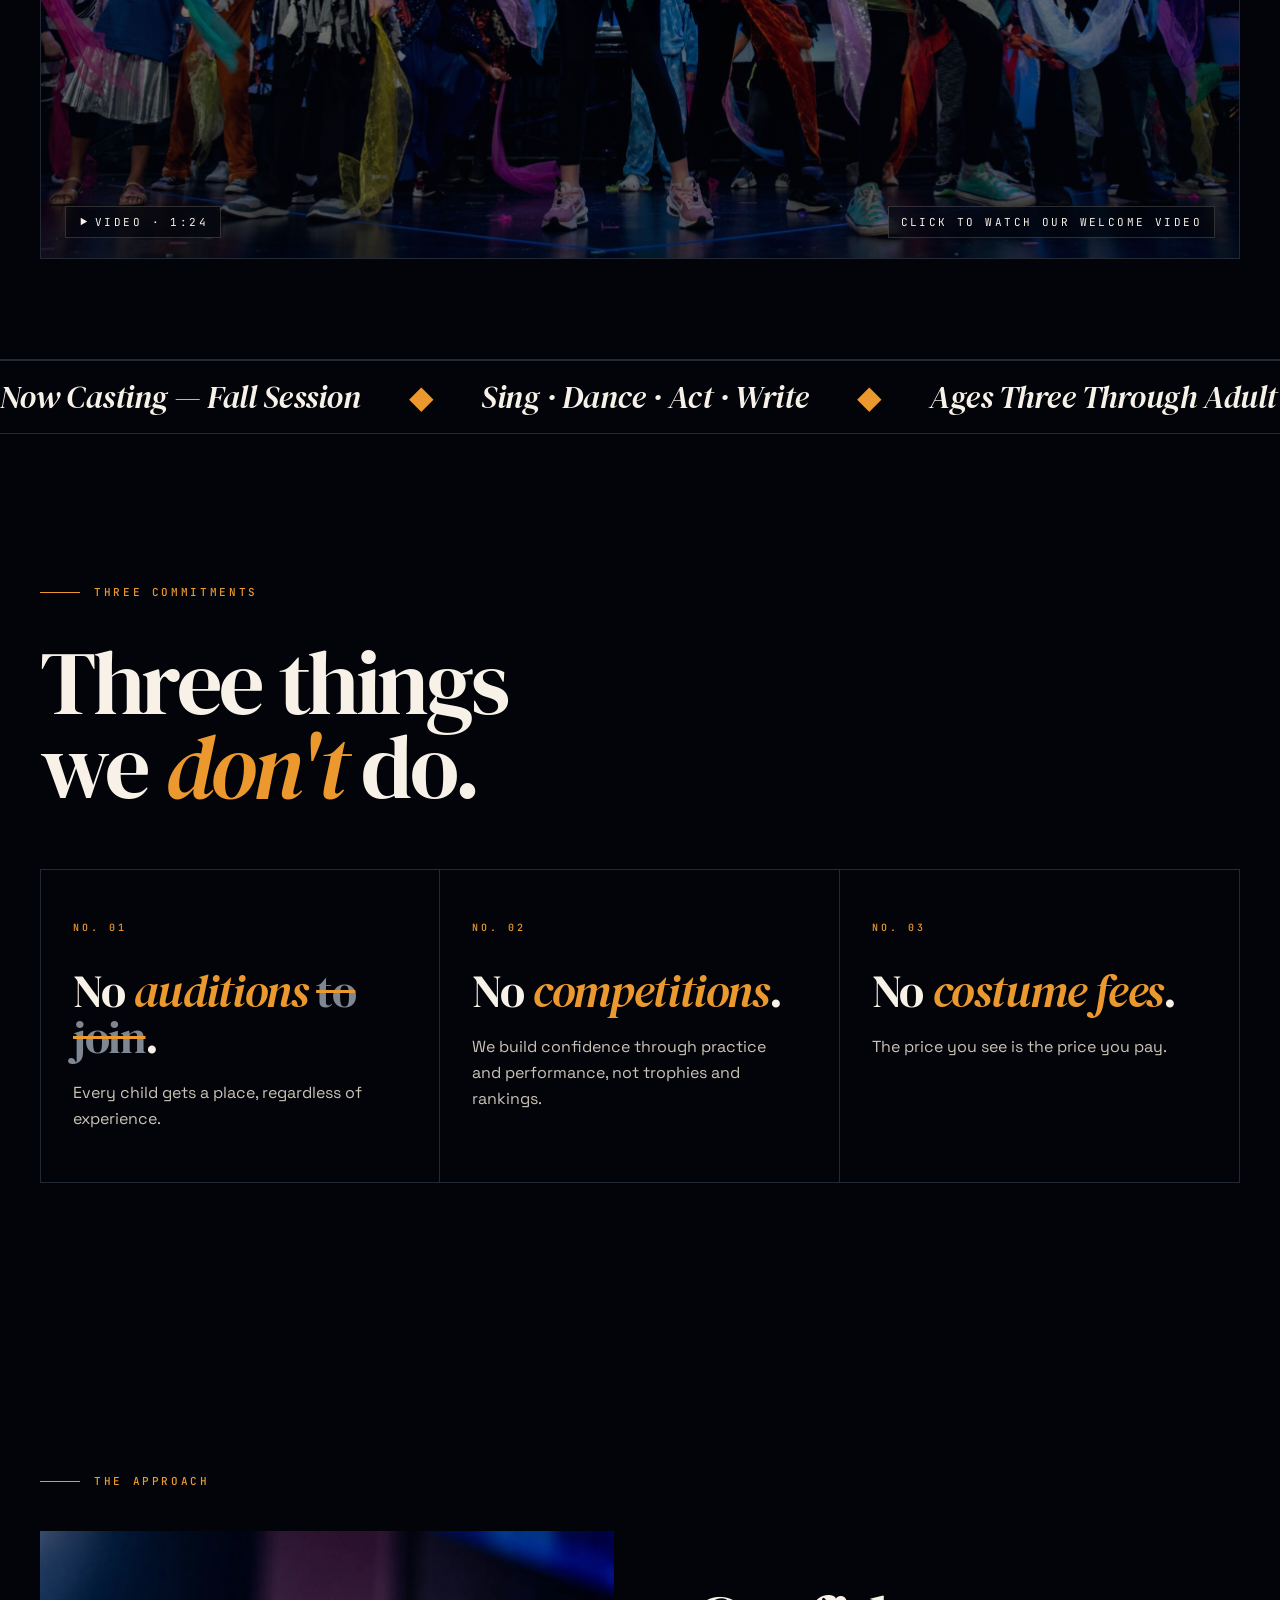
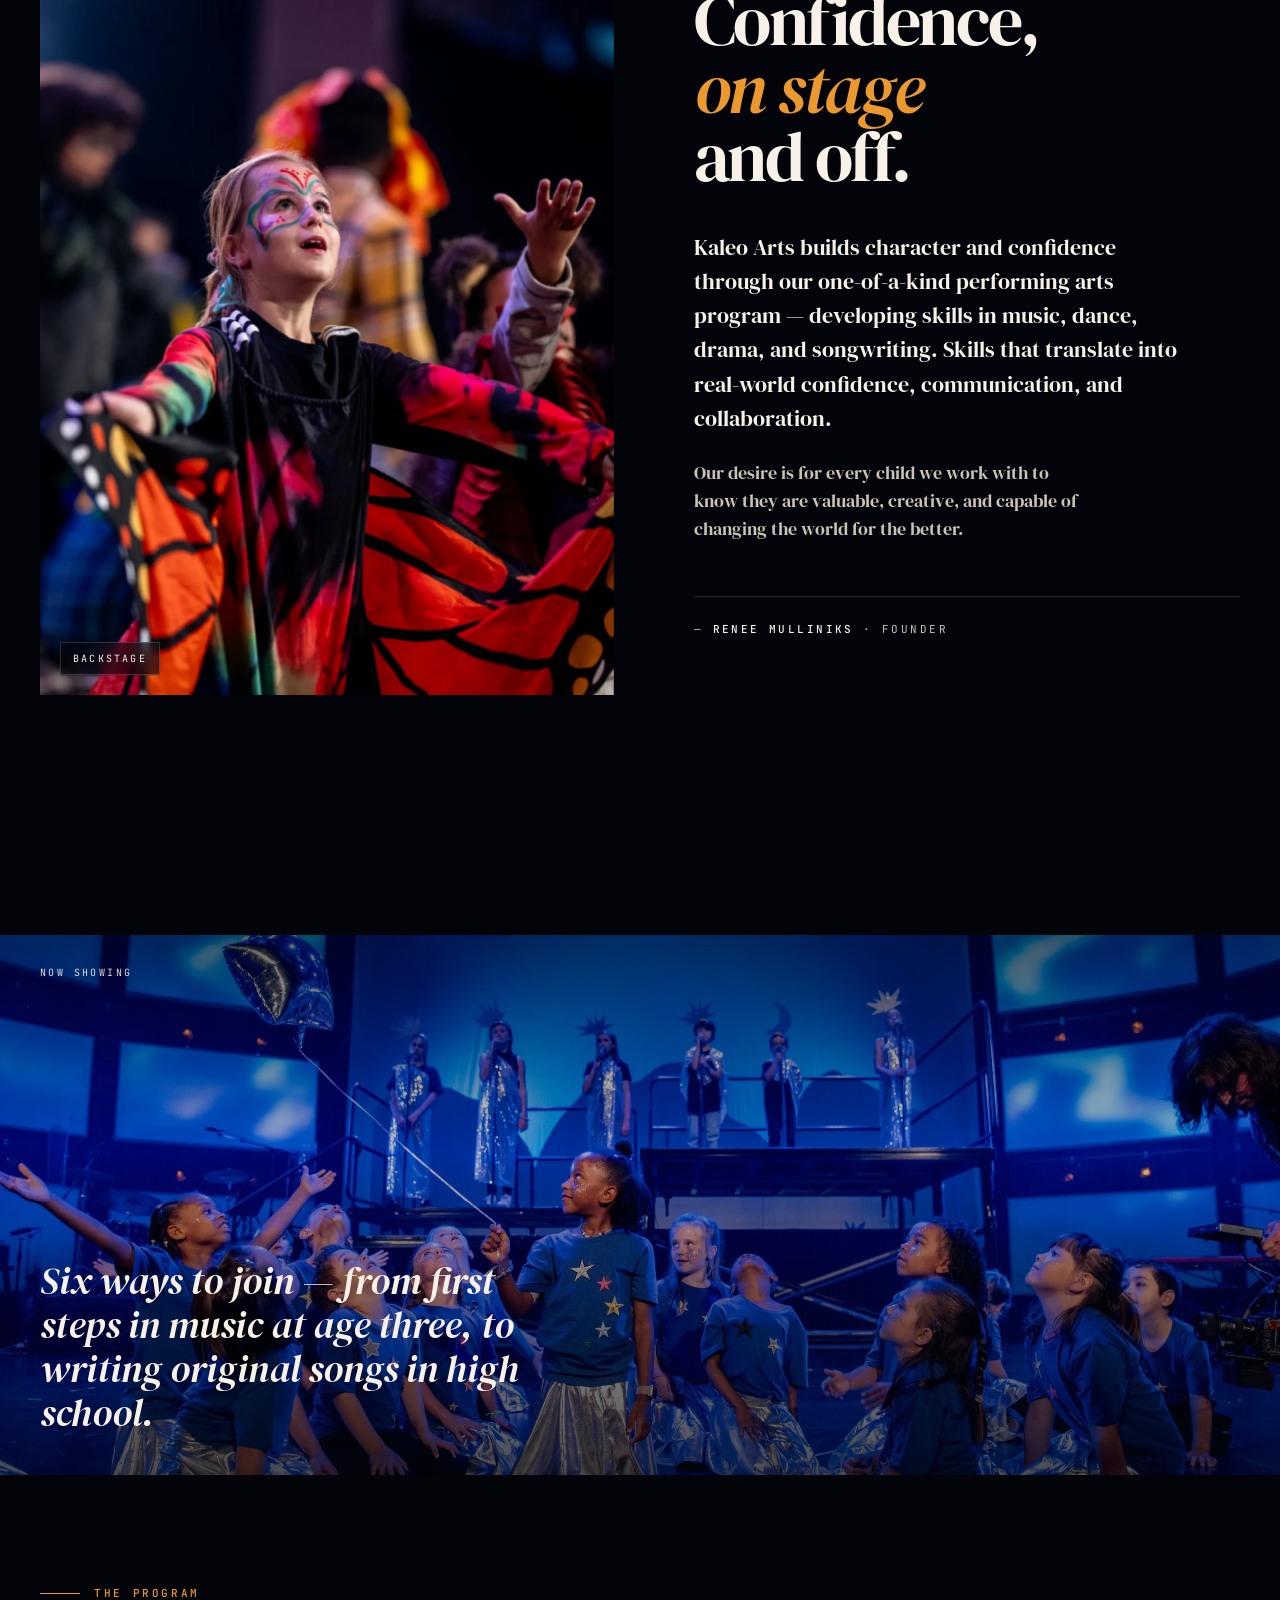
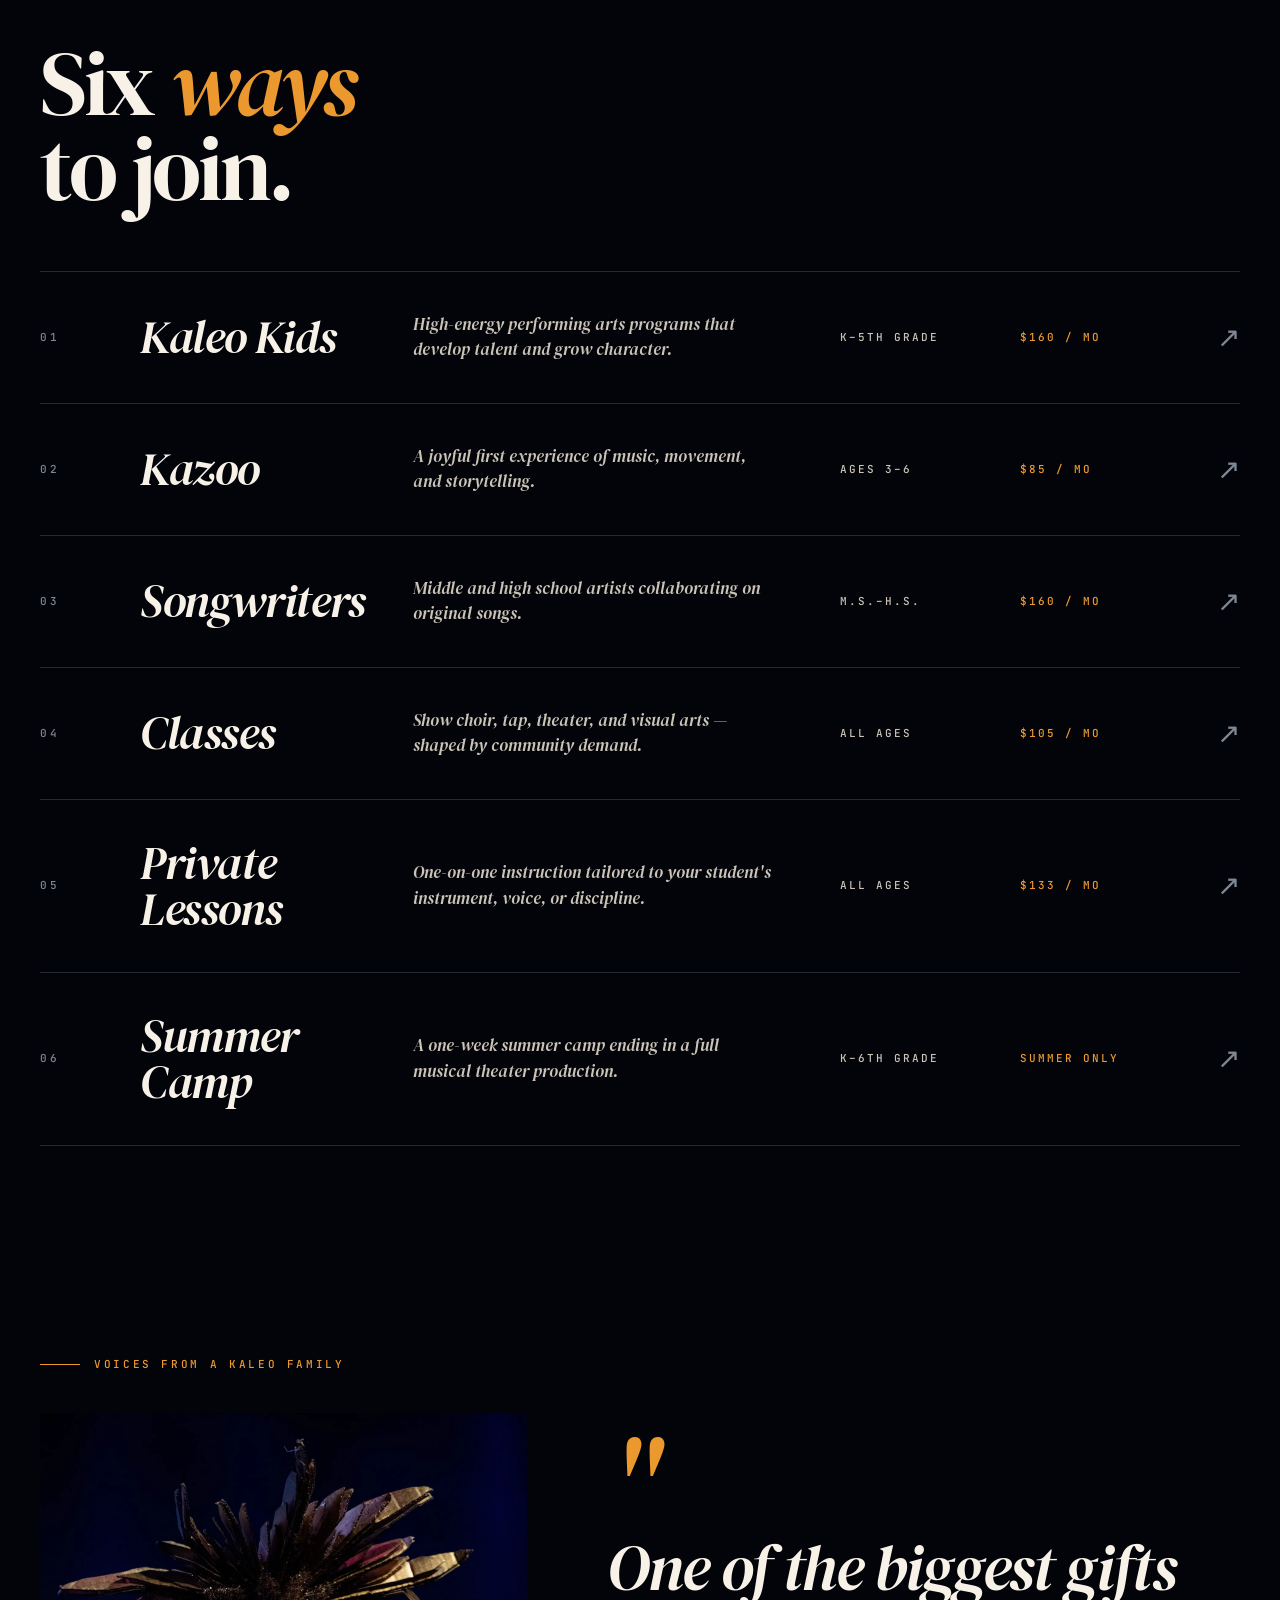
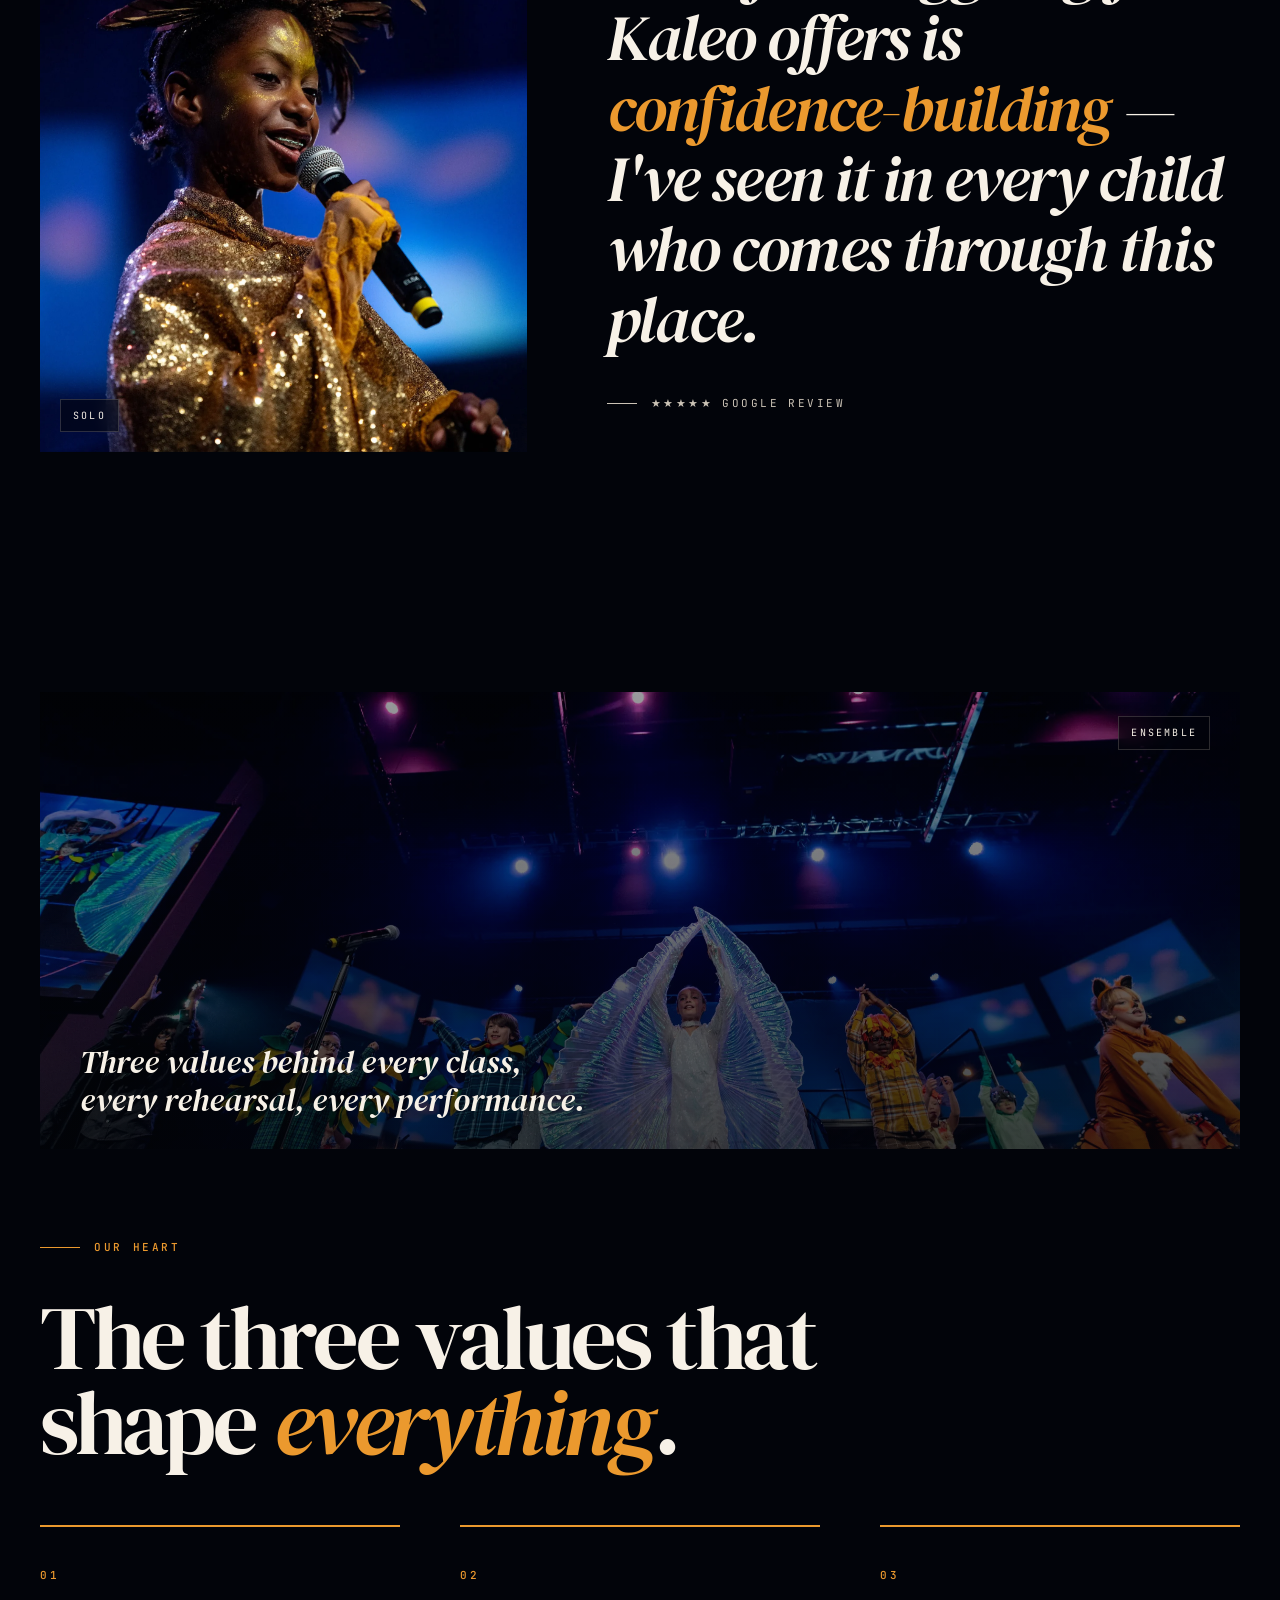
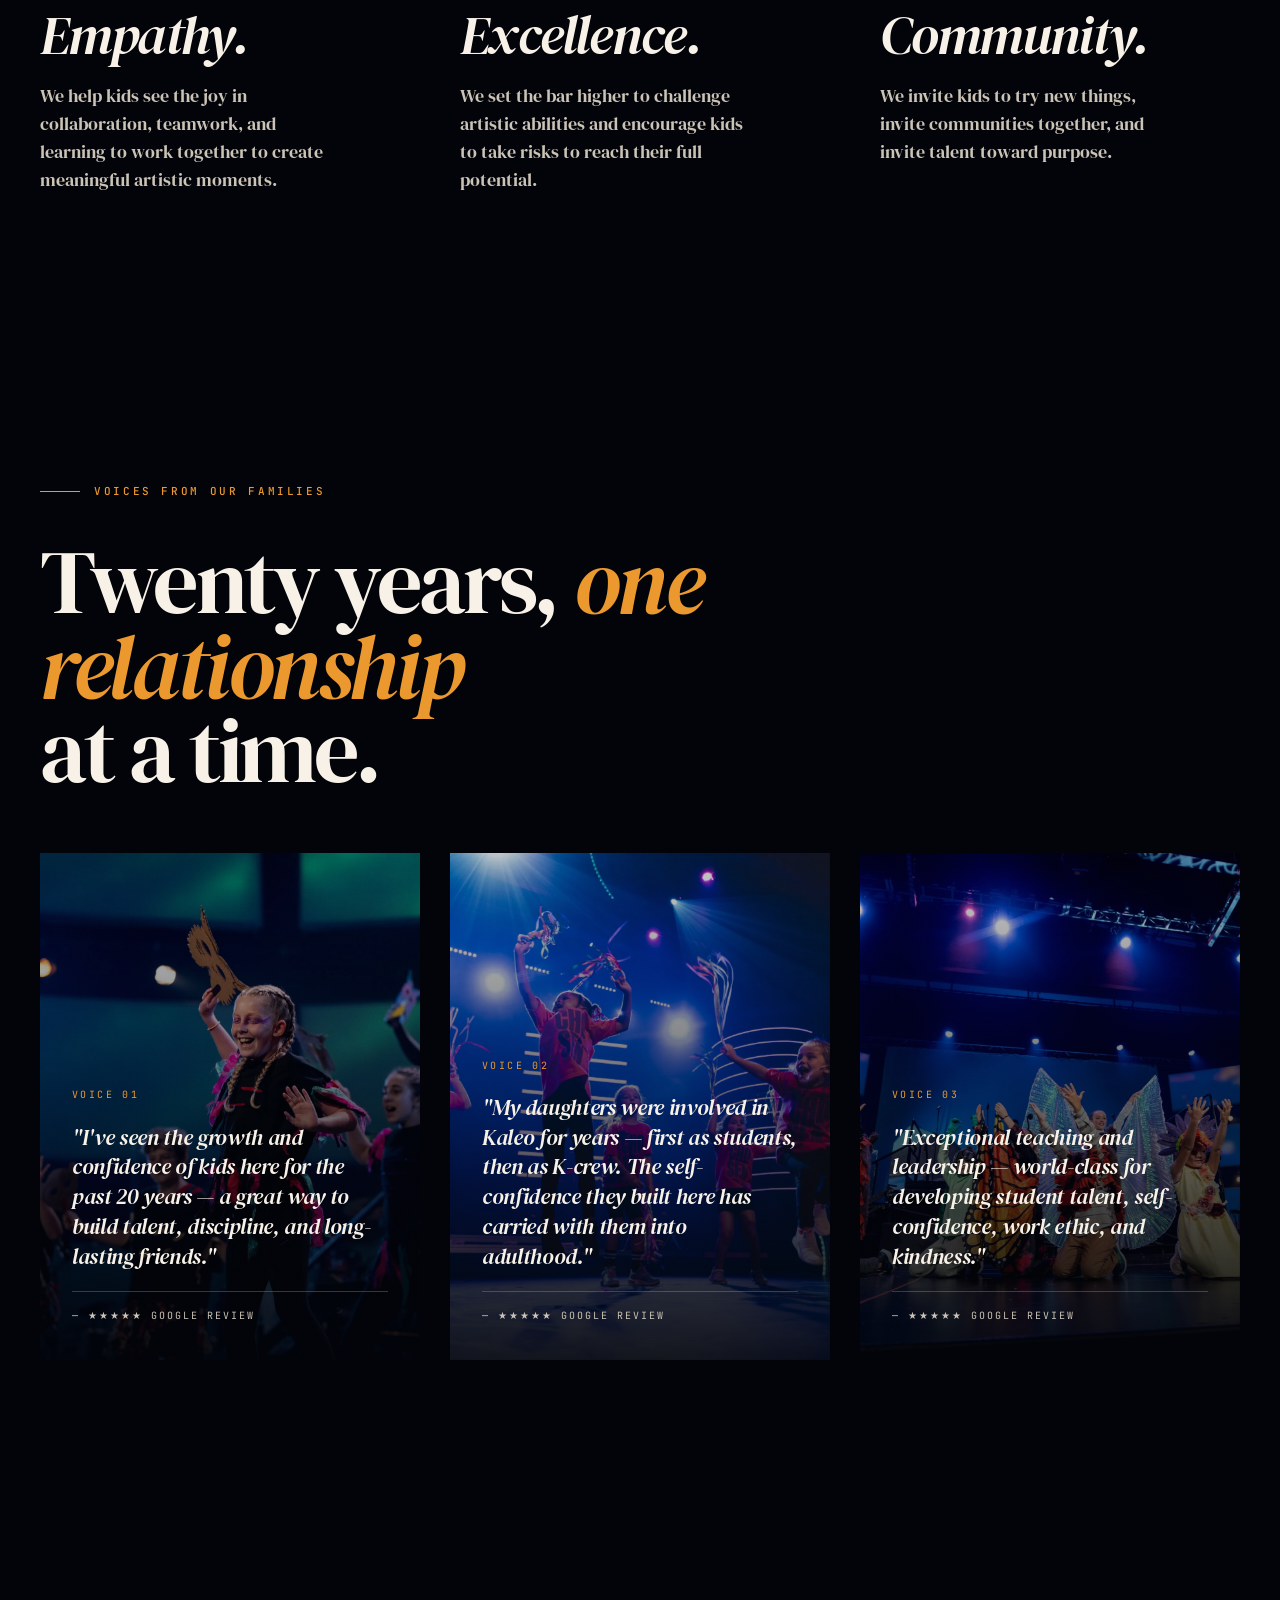
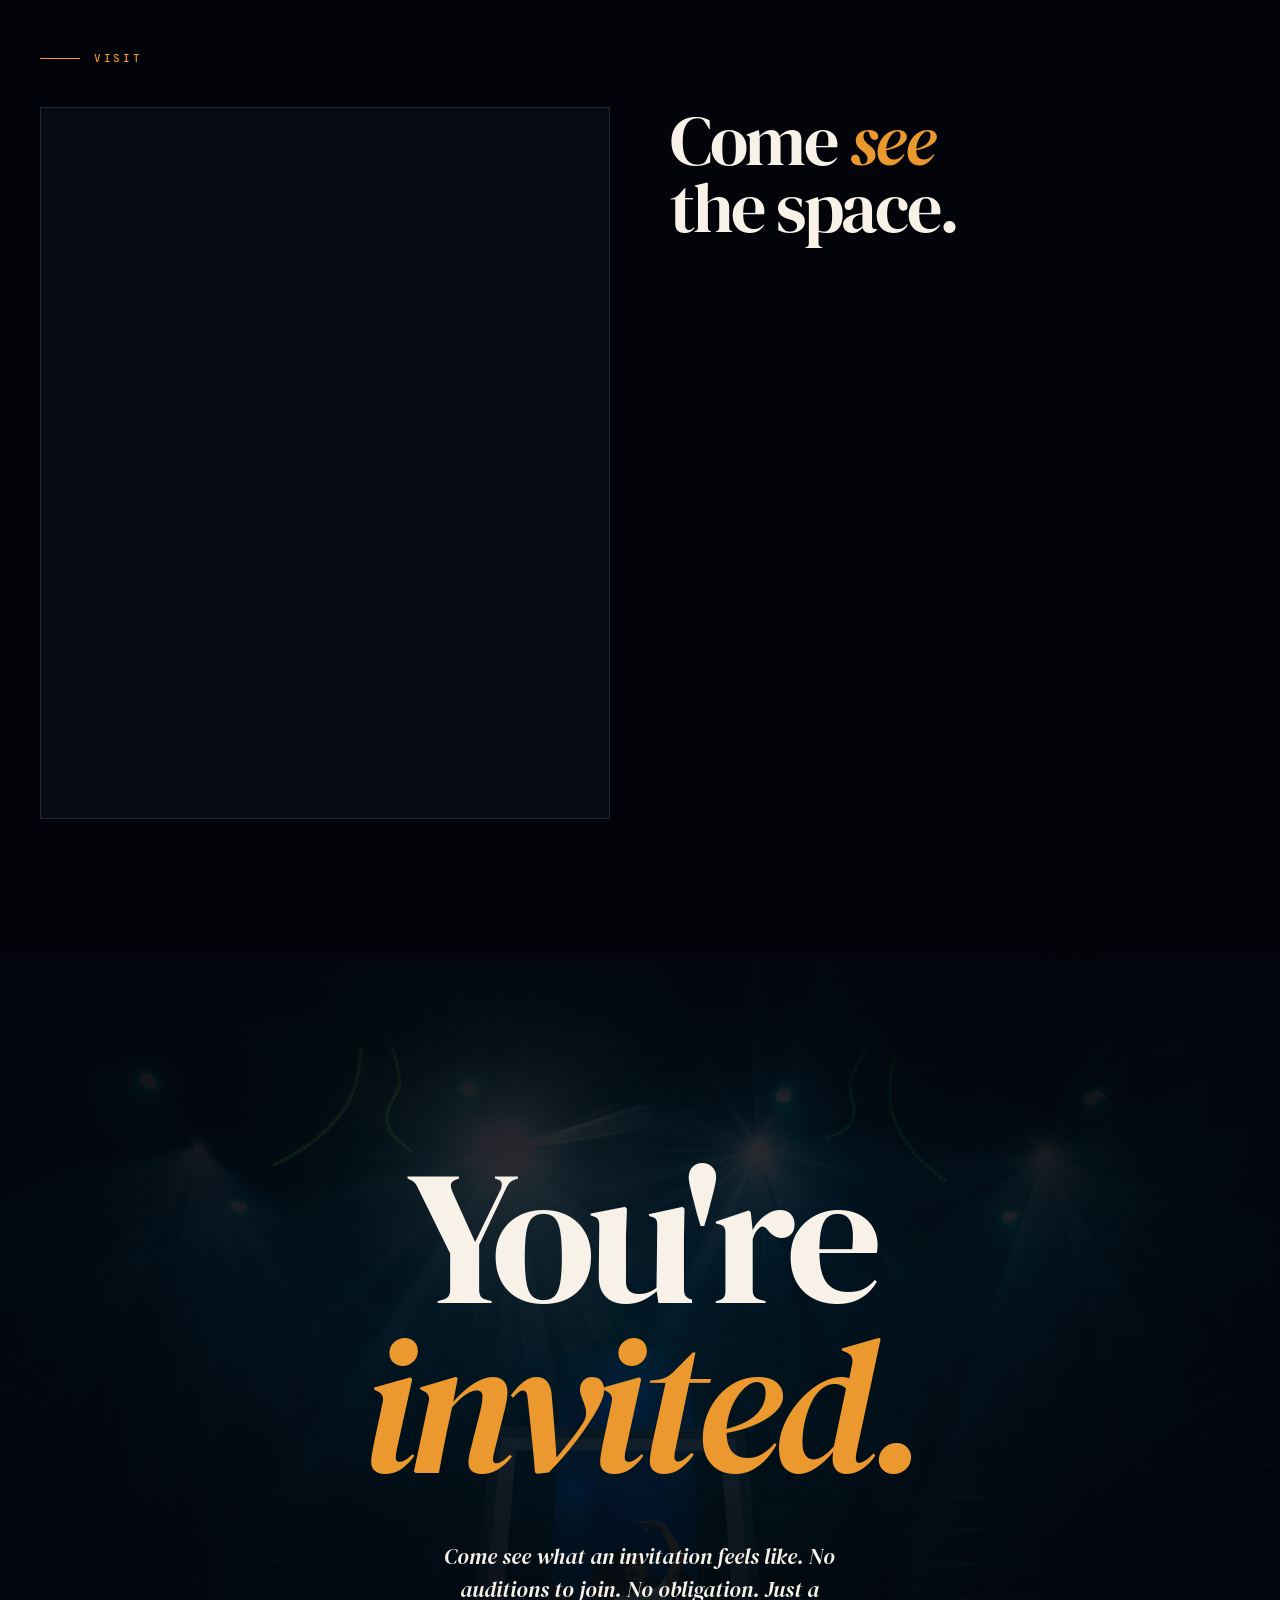
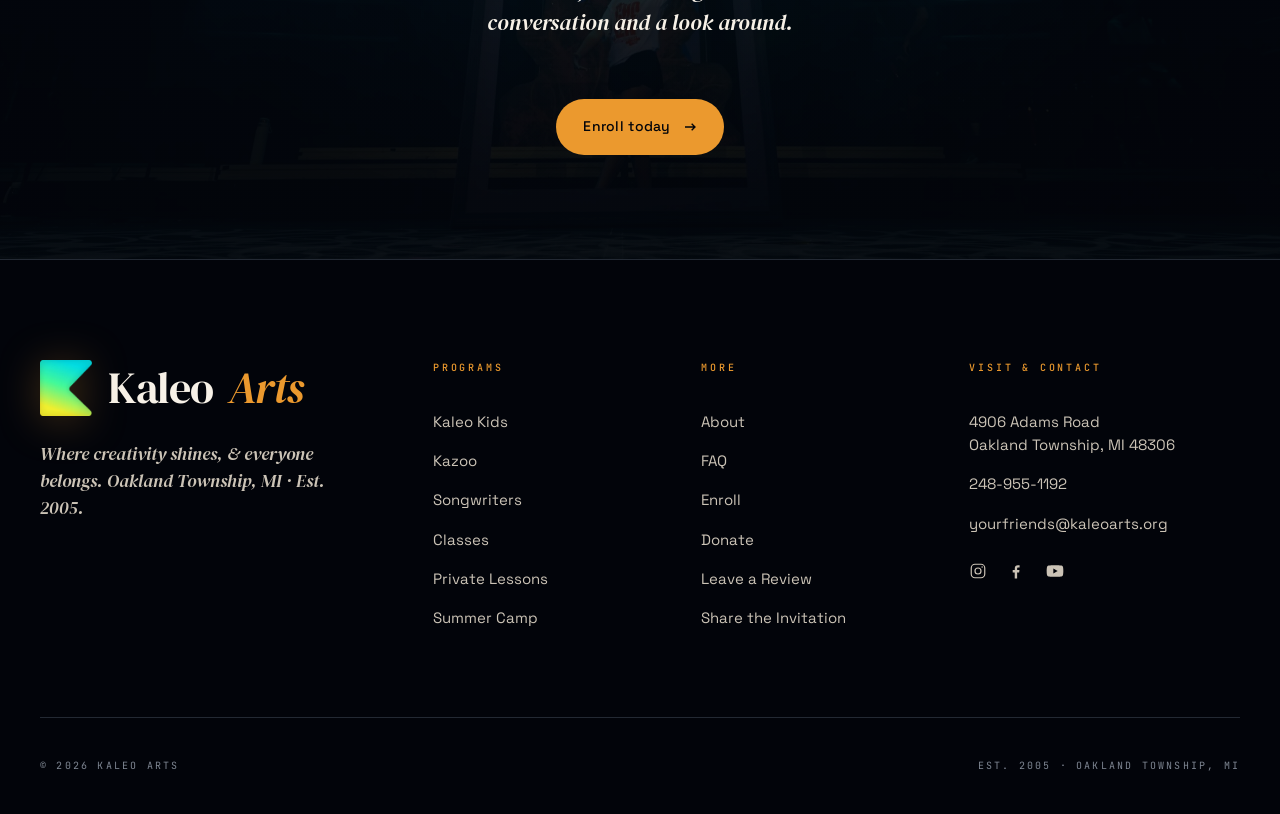
==== commit 7a779fe3: "Update Google review citations to include ratings" ====
--- a/index.html
+++ b/index.html
@@ -2063,7 +2063,7 @@
 <p class="pullq-text reveal r-d1">
 One of the biggest gifts Kaleo offers is <em>confidence-building</em> — I've seen it in every child who comes through this place.
 </p>
-<cite class="pullq-cite reveal r-d2">Google review</cite>
+<cite class="pullq-cite reveal r-d2">★★★★★ Google review</cite>
       </div>
     </div>
   </div>
@@ -2108,19 +2108,19 @@
 <picture><source srcset="assets/img/kaleo-25.webp" type="image/webp"/><img src="assets/img/kaleo-25.jpg" width="2400" height="1600" alt="A young performer laughs mid-dance holding a handmade paper mask aloft" loading="lazy"/></picture>
 <div class="num">Voice 01</div>
 <blockquote>"I've seen the growth and confidence of kids here for the past 20 years — a great way to build talent, discipline, and long-lasting friends."</blockquote>
-<cite>— Google review</cite>
+<cite>— ★★★★★ Google review</cite>
 </div>
 <div class="voice reveal r-d1">
 <picture><source srcset="assets/img/kaleo-30.webp" type="image/webp"/><img src="assets/img/kaleo-30.jpg" width="2400" height="1597" alt="Young children in pink and green Chosen t-shirts jump joyfully with ribbon streamers on a magenta-lit stage" loading="lazy"/></picture>
 <div class="num">Voice 02</div>
 <blockquote>"My daughters were involved in Kaleo for years — first as students, then as K-crew. The self-confidence they built here has carried with them into adulthood."</blockquote>
-<cite>— Google review</cite>
+<cite>— ★★★★★ Google review</cite>
 </div>
 <div class="voice reveal r-d2">
 <picture><source srcset="assets/img/kaleo-21.webp" type="image/webp"/><img src="assets/img/kaleo-21.jpg" width="2400" height="1568" alt="A row of young performers in butterfly, sunflower, and bird costumes raise their arms mid-performance" loading="lazy"/></picture>
 <div class="num">Voice 03</div>
 <blockquote>"Exceptional teaching and leadership — world-class for developing student talent, self-confidence, work ethic, and kindness."</blockquote>
-<cite>— Google review</cite>
+<cite>— ★★★★★ Google review</cite>
 </div>
 </div>
   </div>
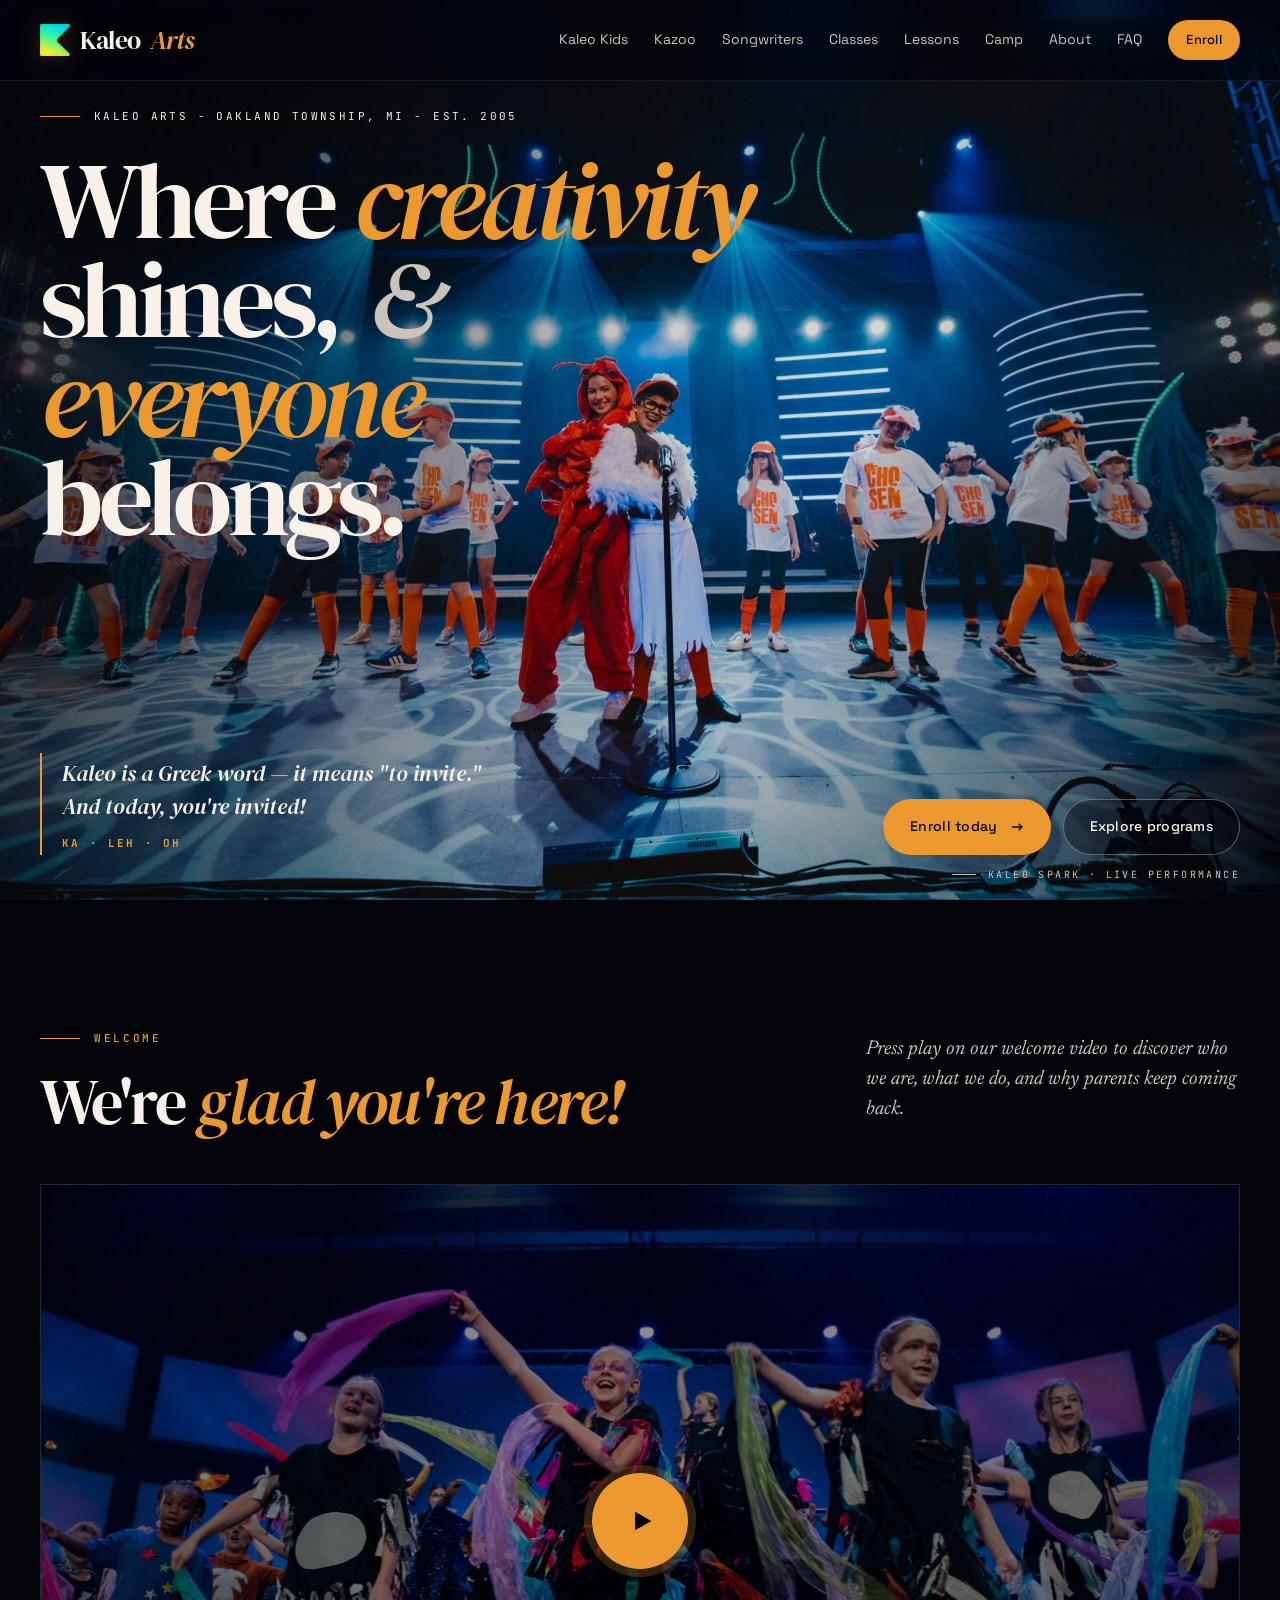
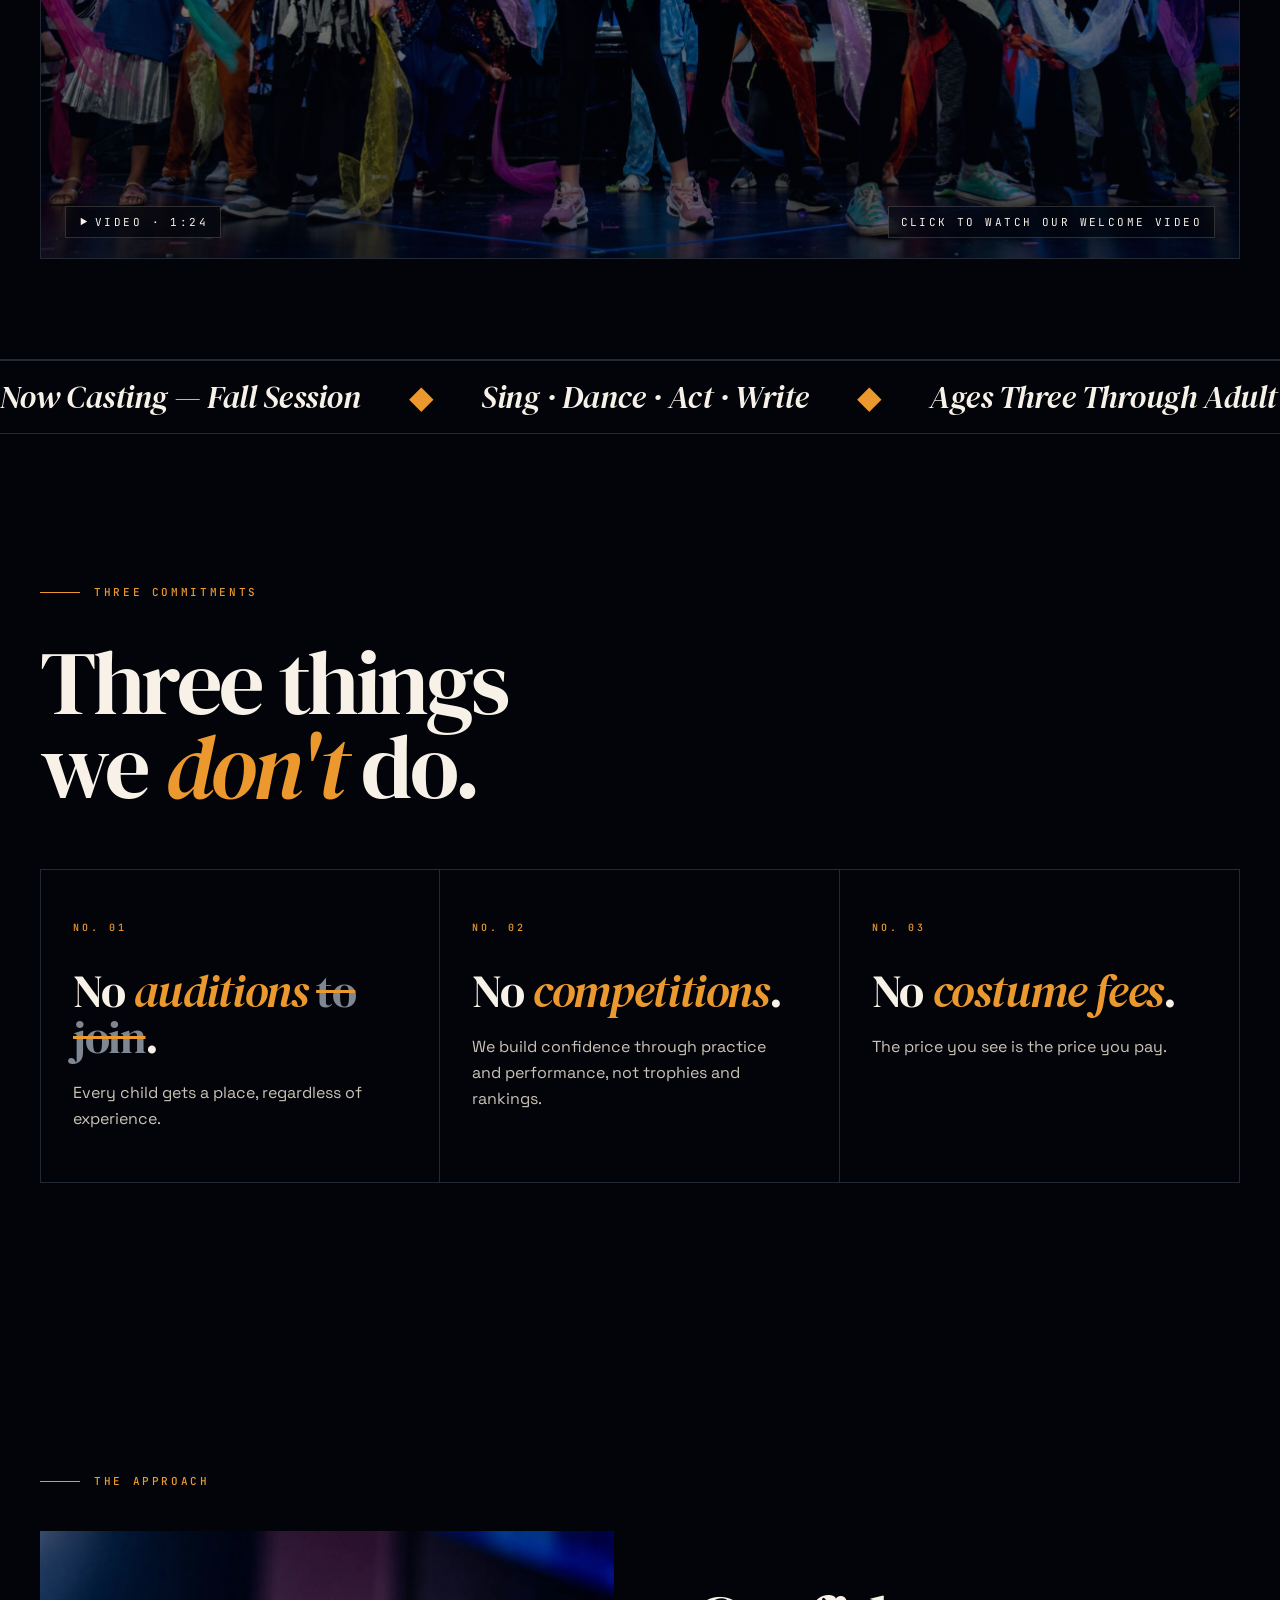
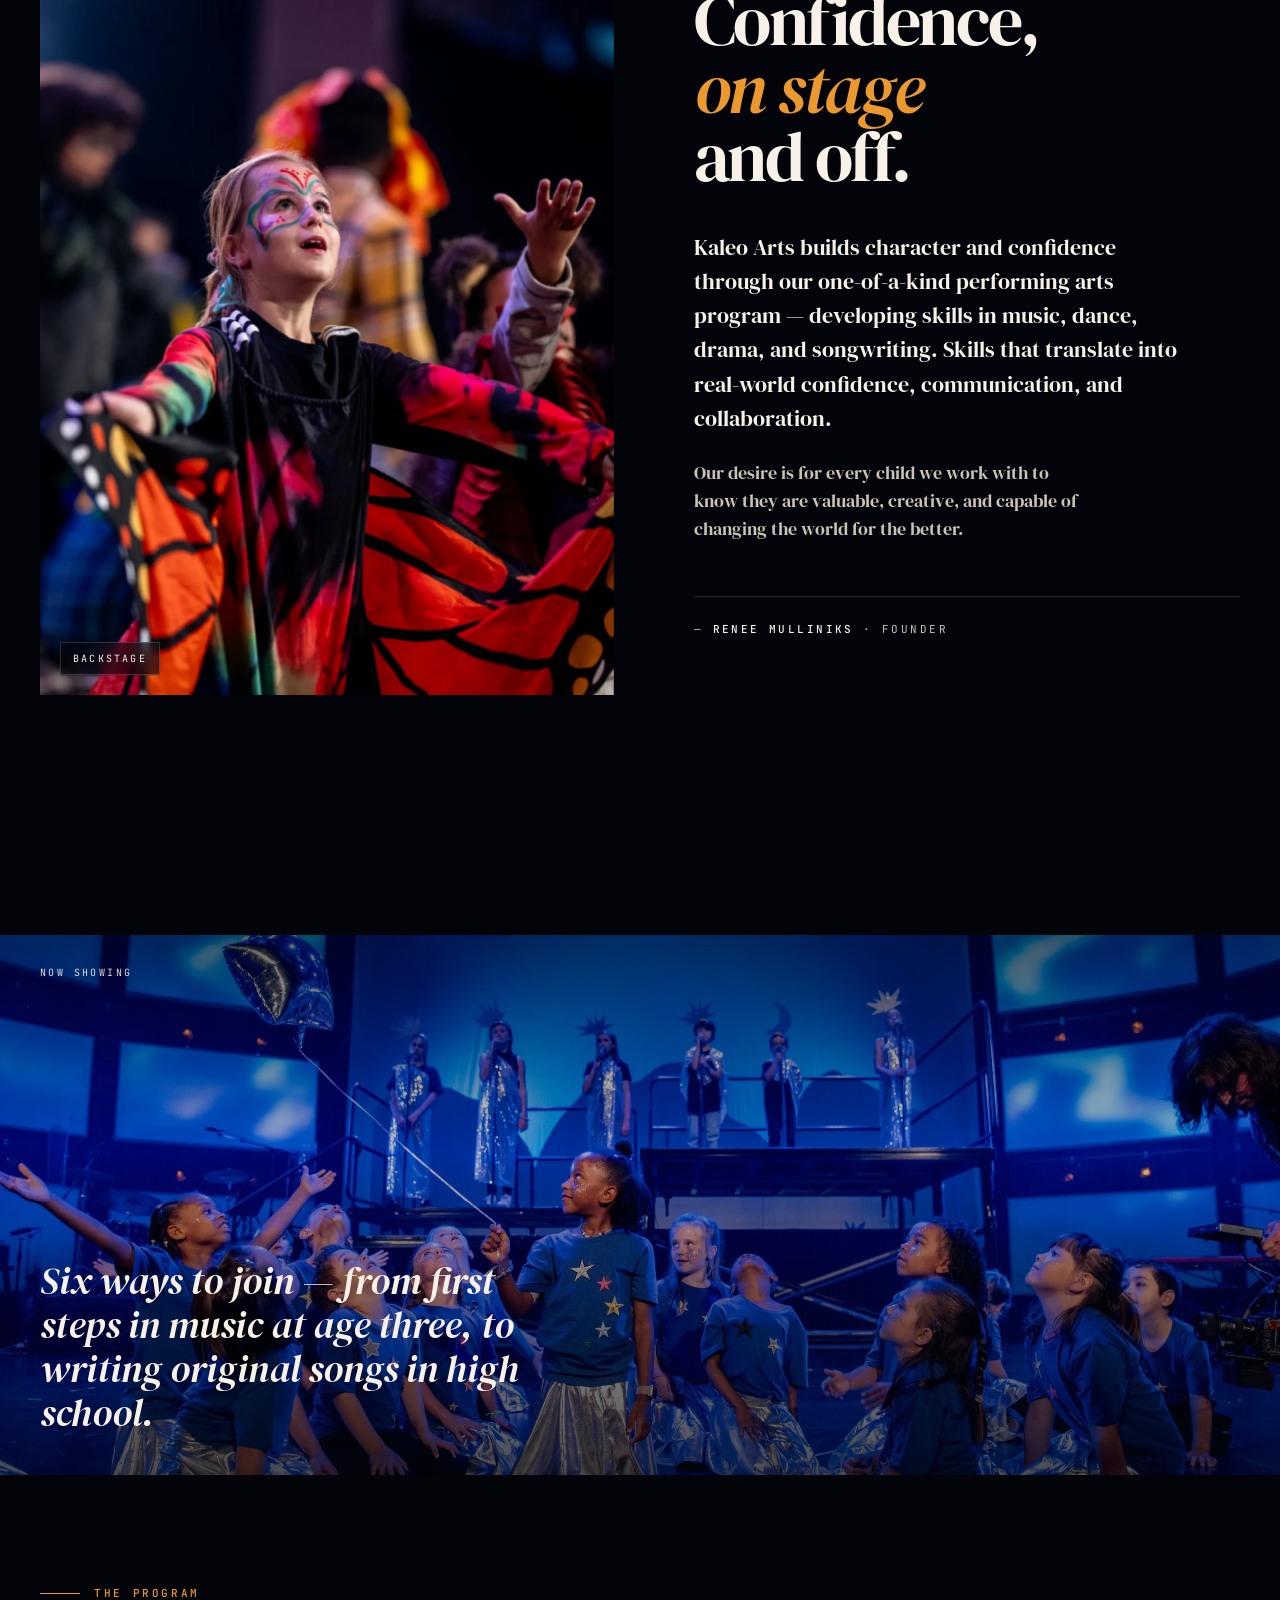
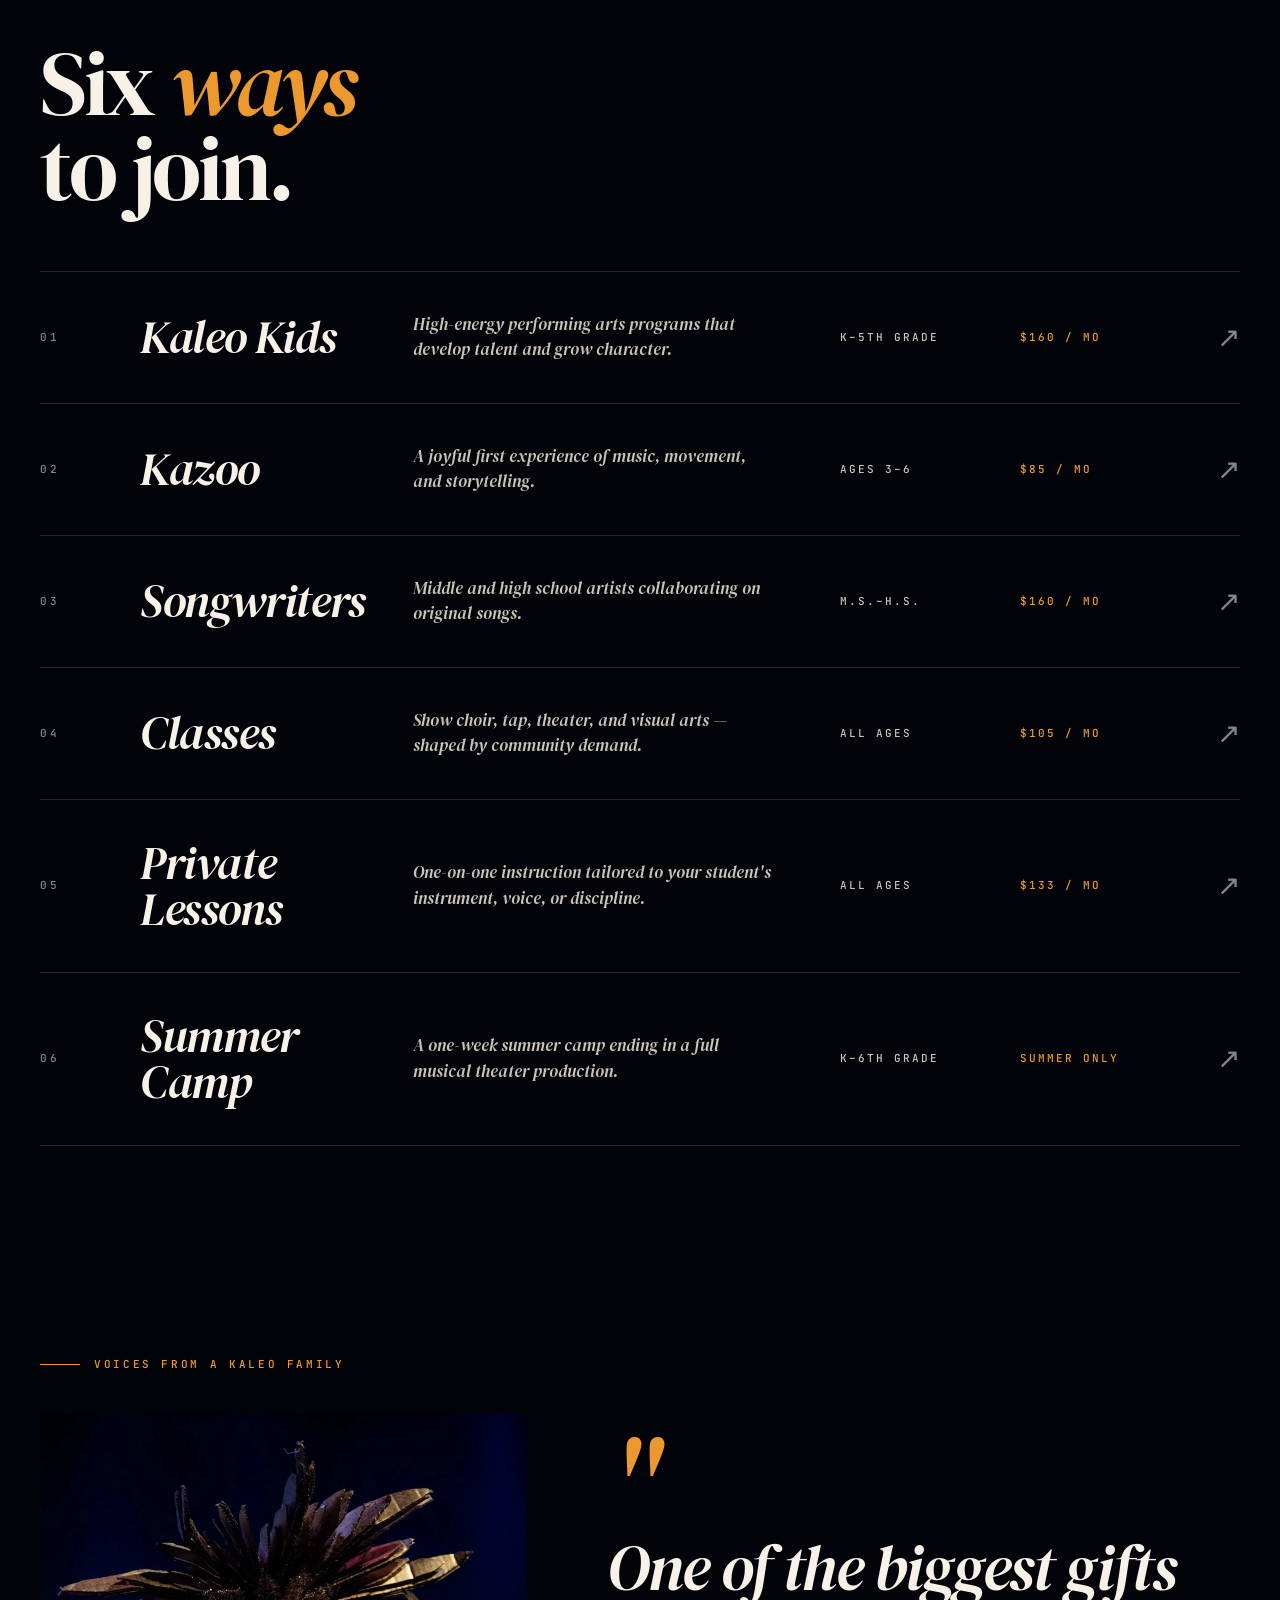
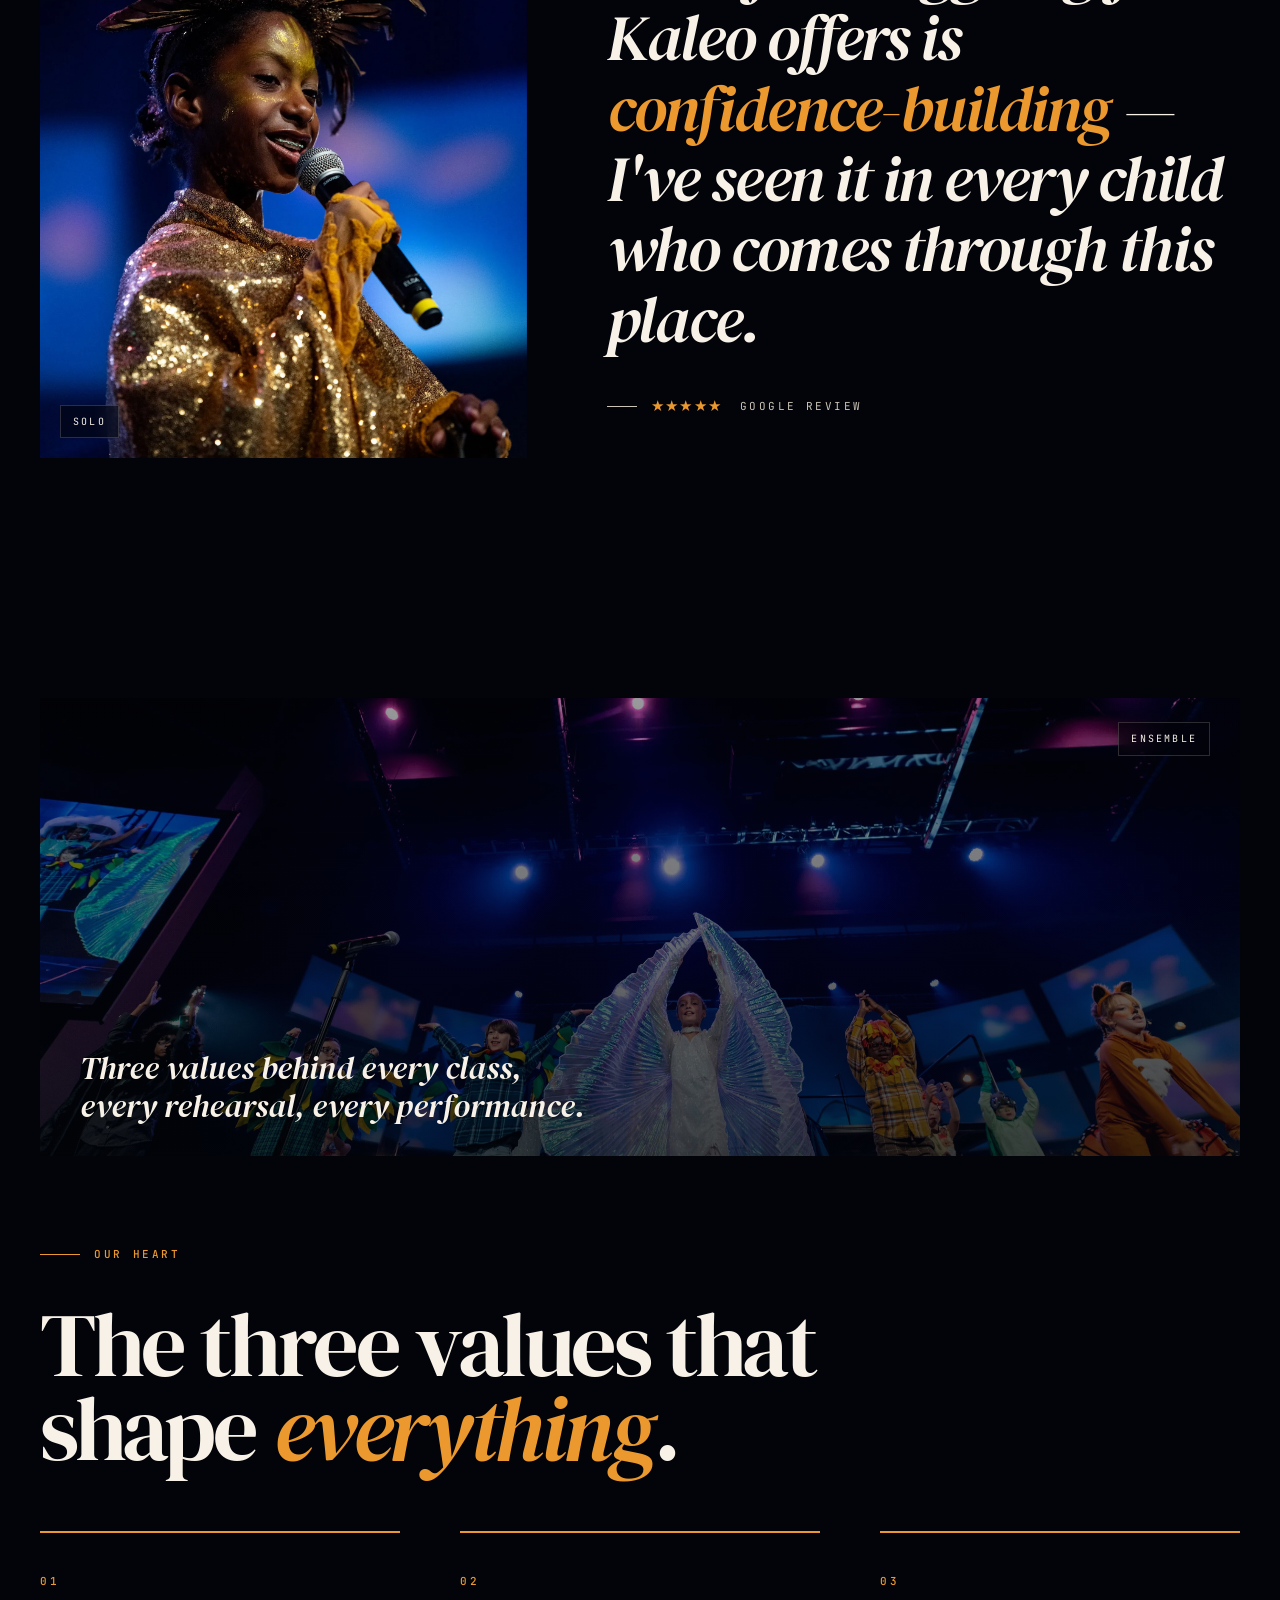
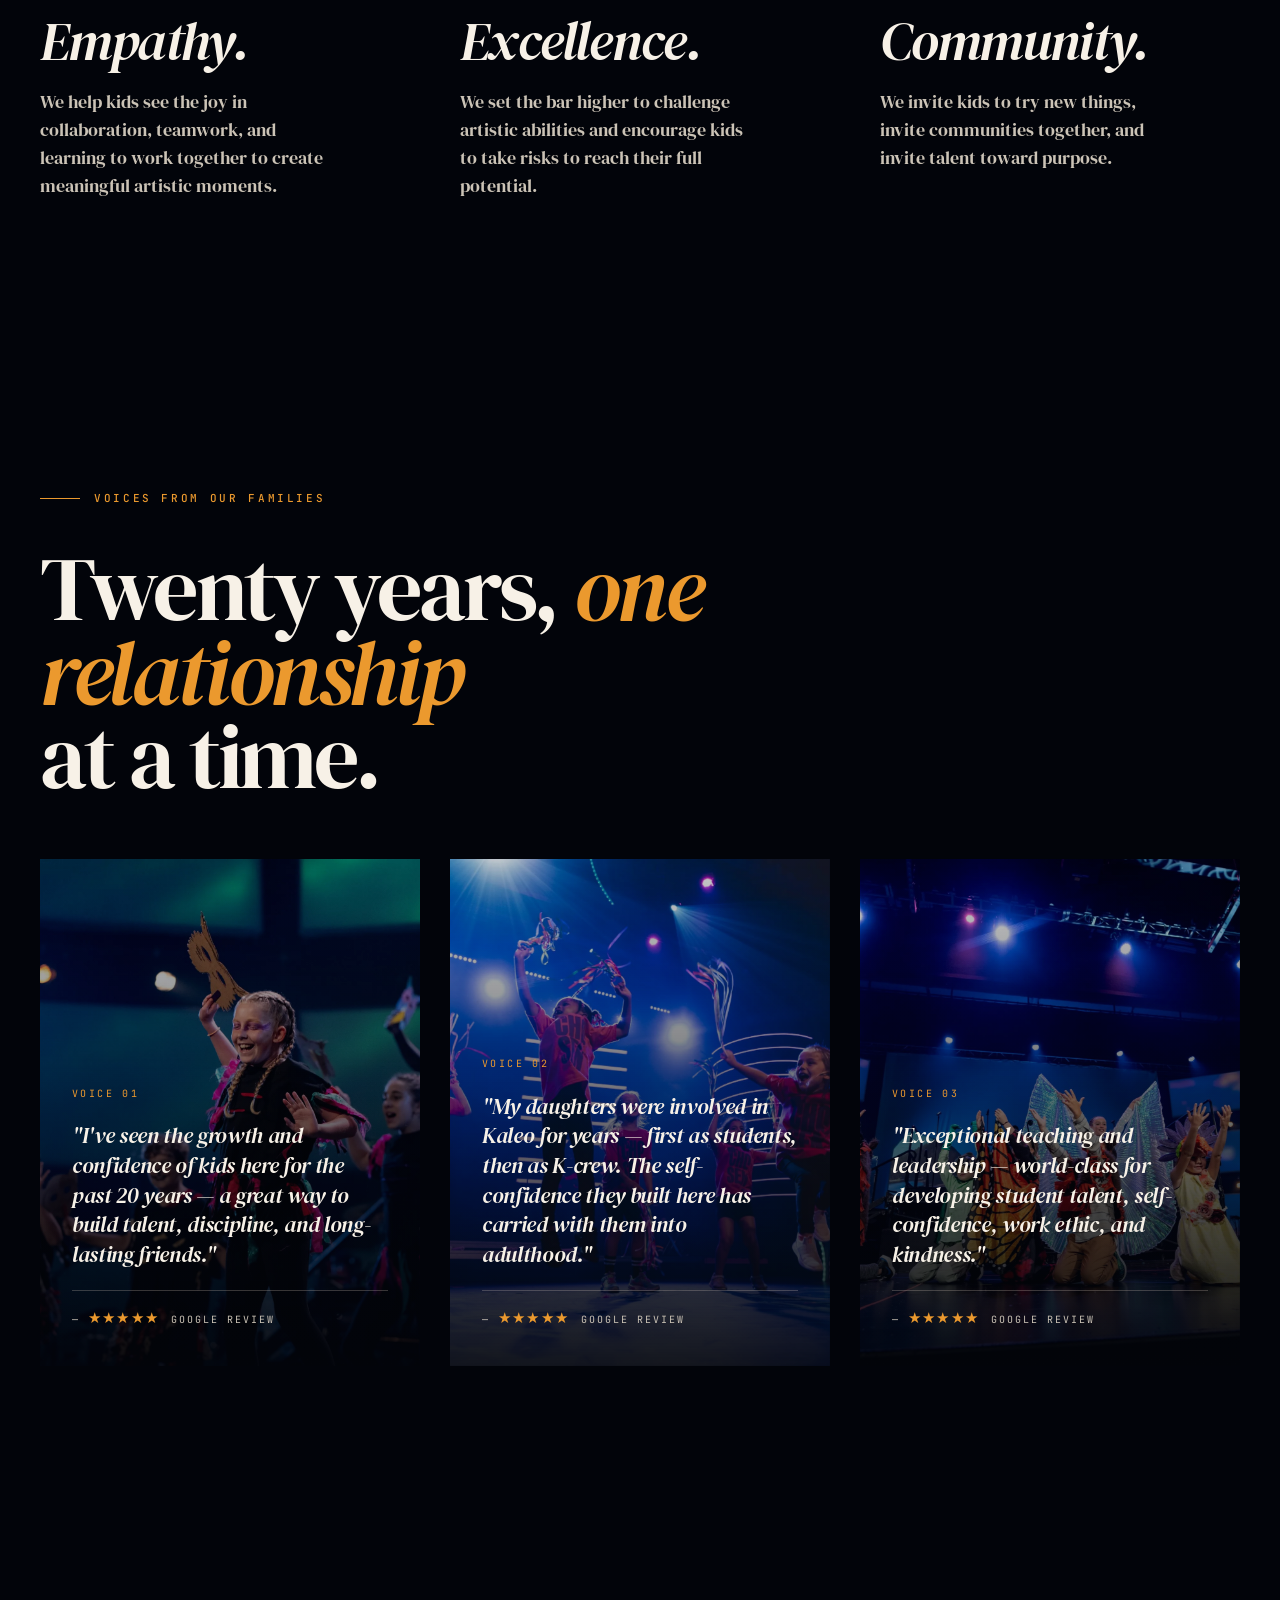
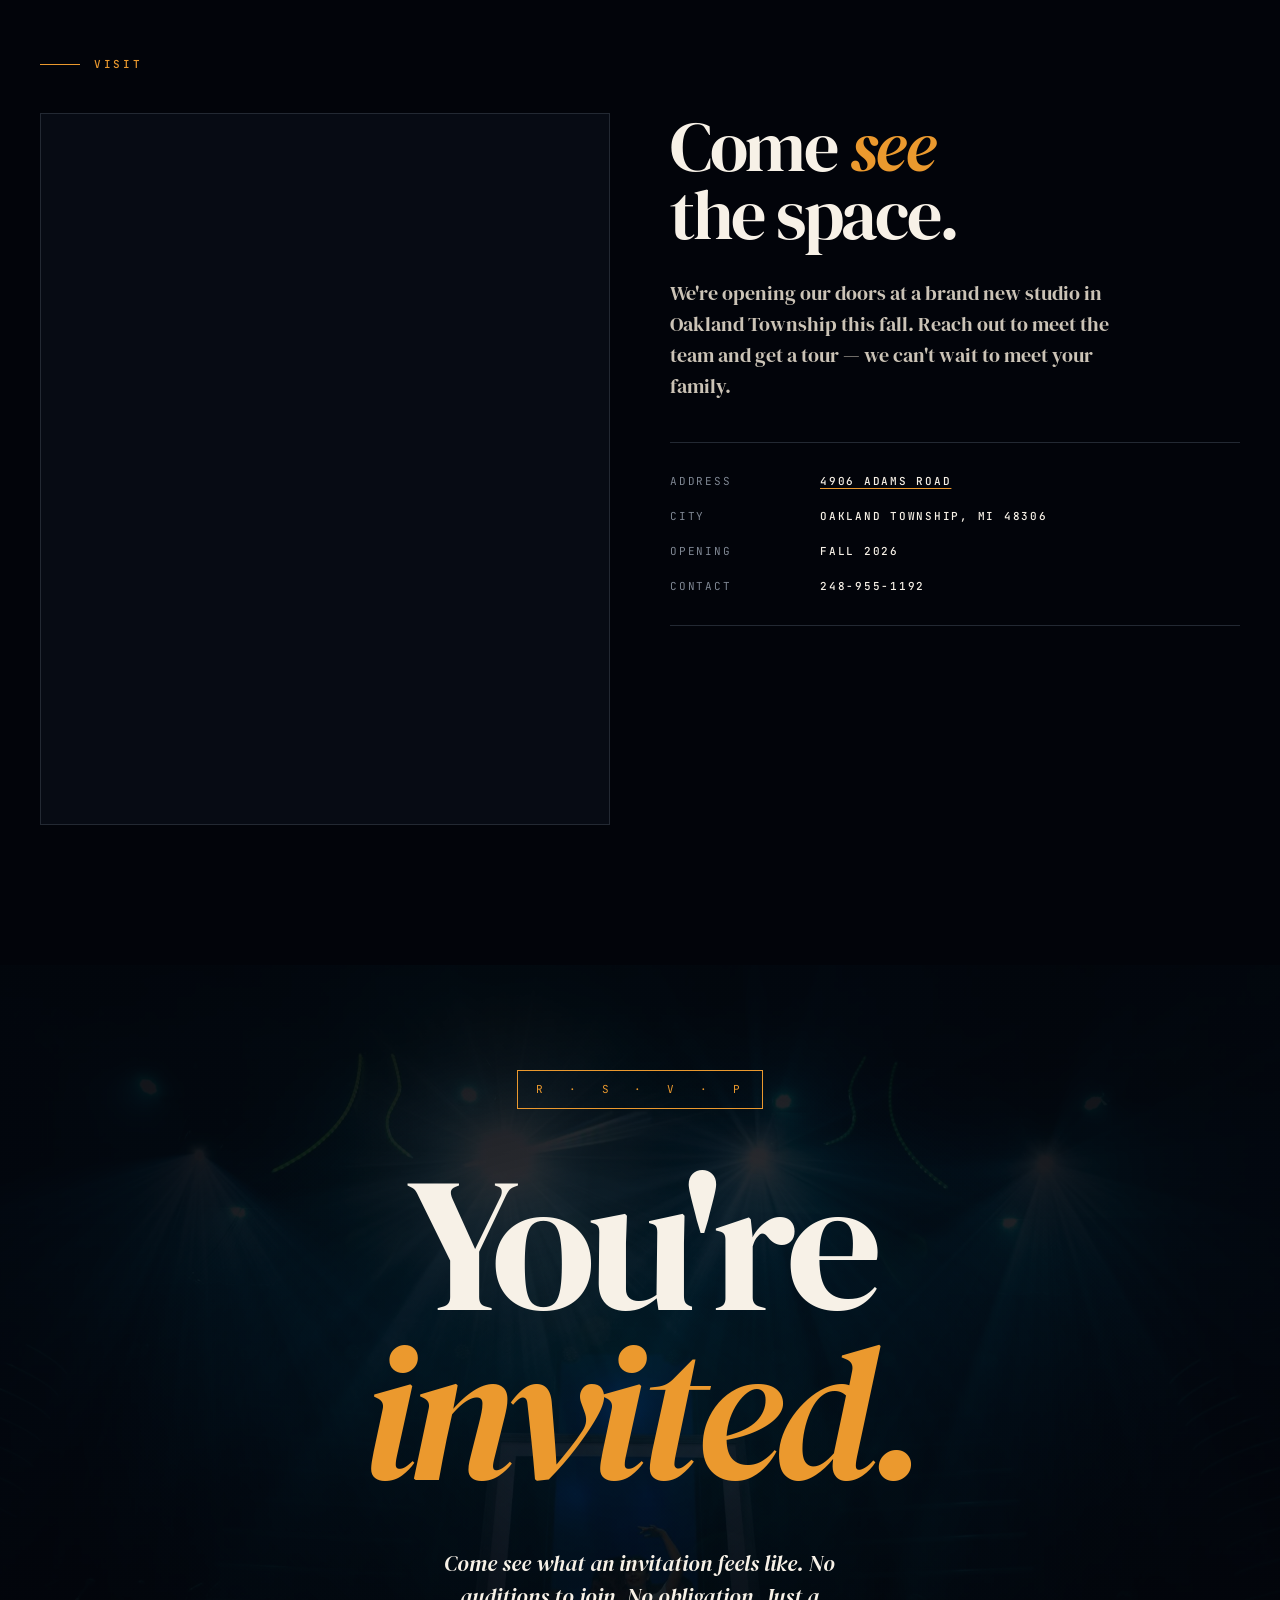
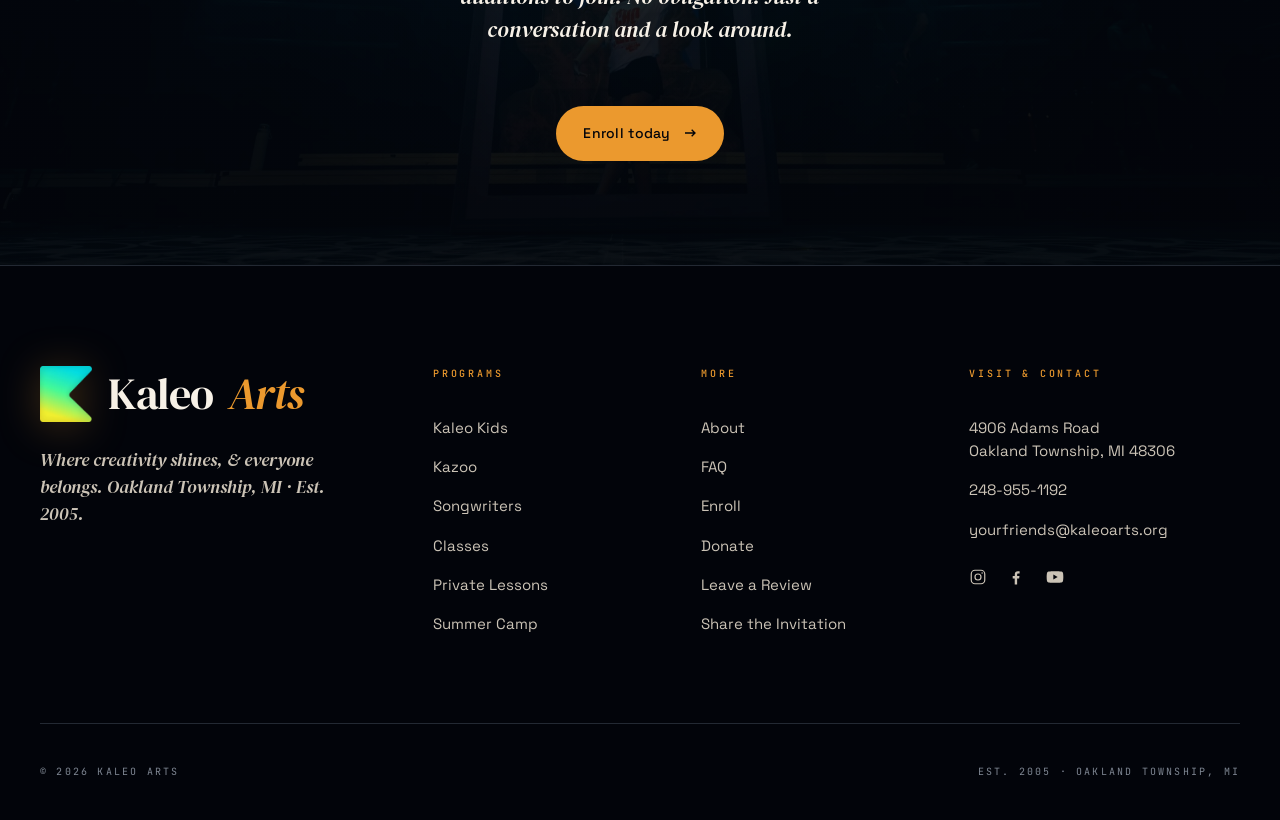
==== commit e22d6ec4: "Make star rating icons larger in review citations" ====
--- a/index.html
+++ b/index.html
@@ -1214,6 +1214,12 @@
     padding-top: 16px;
     border-top: 1px solid oklch(85% 0.02 78 / 0.25);
   }
+ .voice cite .stars, .pullq-cite .stars {
+ font-size: 15px;
+ letter-spacing: 0.08em;
+ color: var(--amber);
+ margin-right: 4px;
+ }
 
   /* ==================== LOCATION ==================== */
   .loc {
@@ -2063,7 +2069,7 @@
 <p class="pullq-text reveal r-d1">
 One of the biggest gifts Kaleo offers is <em>confidence-building</em> — I've seen it in every child who comes through this place.
 </p>
-<cite class="pullq-cite reveal r-d2">★★★★★ Google review</cite>
+<cite class="pullq-cite reveal r-d2"><span class="stars">★★★★★</span> Google review</cite>
       </div>
     </div>
   </div>
@@ -2108,19 +2114,19 @@
 <picture><source srcset="assets/img/kaleo-25.webp" type="image/webp"/><img src="assets/img/kaleo-25.jpg" width="2400" height="1600" alt="A young performer laughs mid-dance holding a handmade paper mask aloft" loading="lazy"/></picture>
 <div class="num">Voice 01</div>
 <blockquote>"I've seen the growth and confidence of kids here for the past 20 years — a great way to build talent, discipline, and long-lasting friends."</blockquote>
-<cite>— ★★★★★ Google review</cite>
+<cite>— <span class="stars">★★★★★</span> Google review</cite>
 </div>
 <div class="voice reveal r-d1">
 <picture><source srcset="assets/img/kaleo-30.webp" type="image/webp"/><img src="assets/img/kaleo-30.jpg" width="2400" height="1597" alt="Young children in pink and green Chosen t-shirts jump joyfully with ribbon streamers on a magenta-lit stage" loading="lazy"/></picture>
 <div class="num">Voice 02</div>
 <blockquote>"My daughters were involved in Kaleo for years — first as students, then as K-crew. The self-confidence they built here has carried with them into adulthood."</blockquote>
-<cite>— ★★★★★ Google review</cite>
+<cite>— <span class="stars">★★★★★</span> Google review</cite>
 </div>
 <div class="voice reveal r-d2">
 <picture><source srcset="assets/img/kaleo-21.webp" type="image/webp"/><img src="assets/img/kaleo-21.jpg" width="2400" height="1568" alt="A row of young performers in butterfly, sunflower, and bird costumes raise their arms mid-performance" loading="lazy"/></picture>
 <div class="num">Voice 03</div>
 <blockquote>"Exceptional teaching and leadership — world-class for developing student talent, self-confidence, work ethic, and kindness."</blockquote>
-<cite>— ★★★★★ Google review</cite>
+<cite>— <span class="stars">★★★★★</span> Google review</cite>
 </div>
 </div>
   </div>
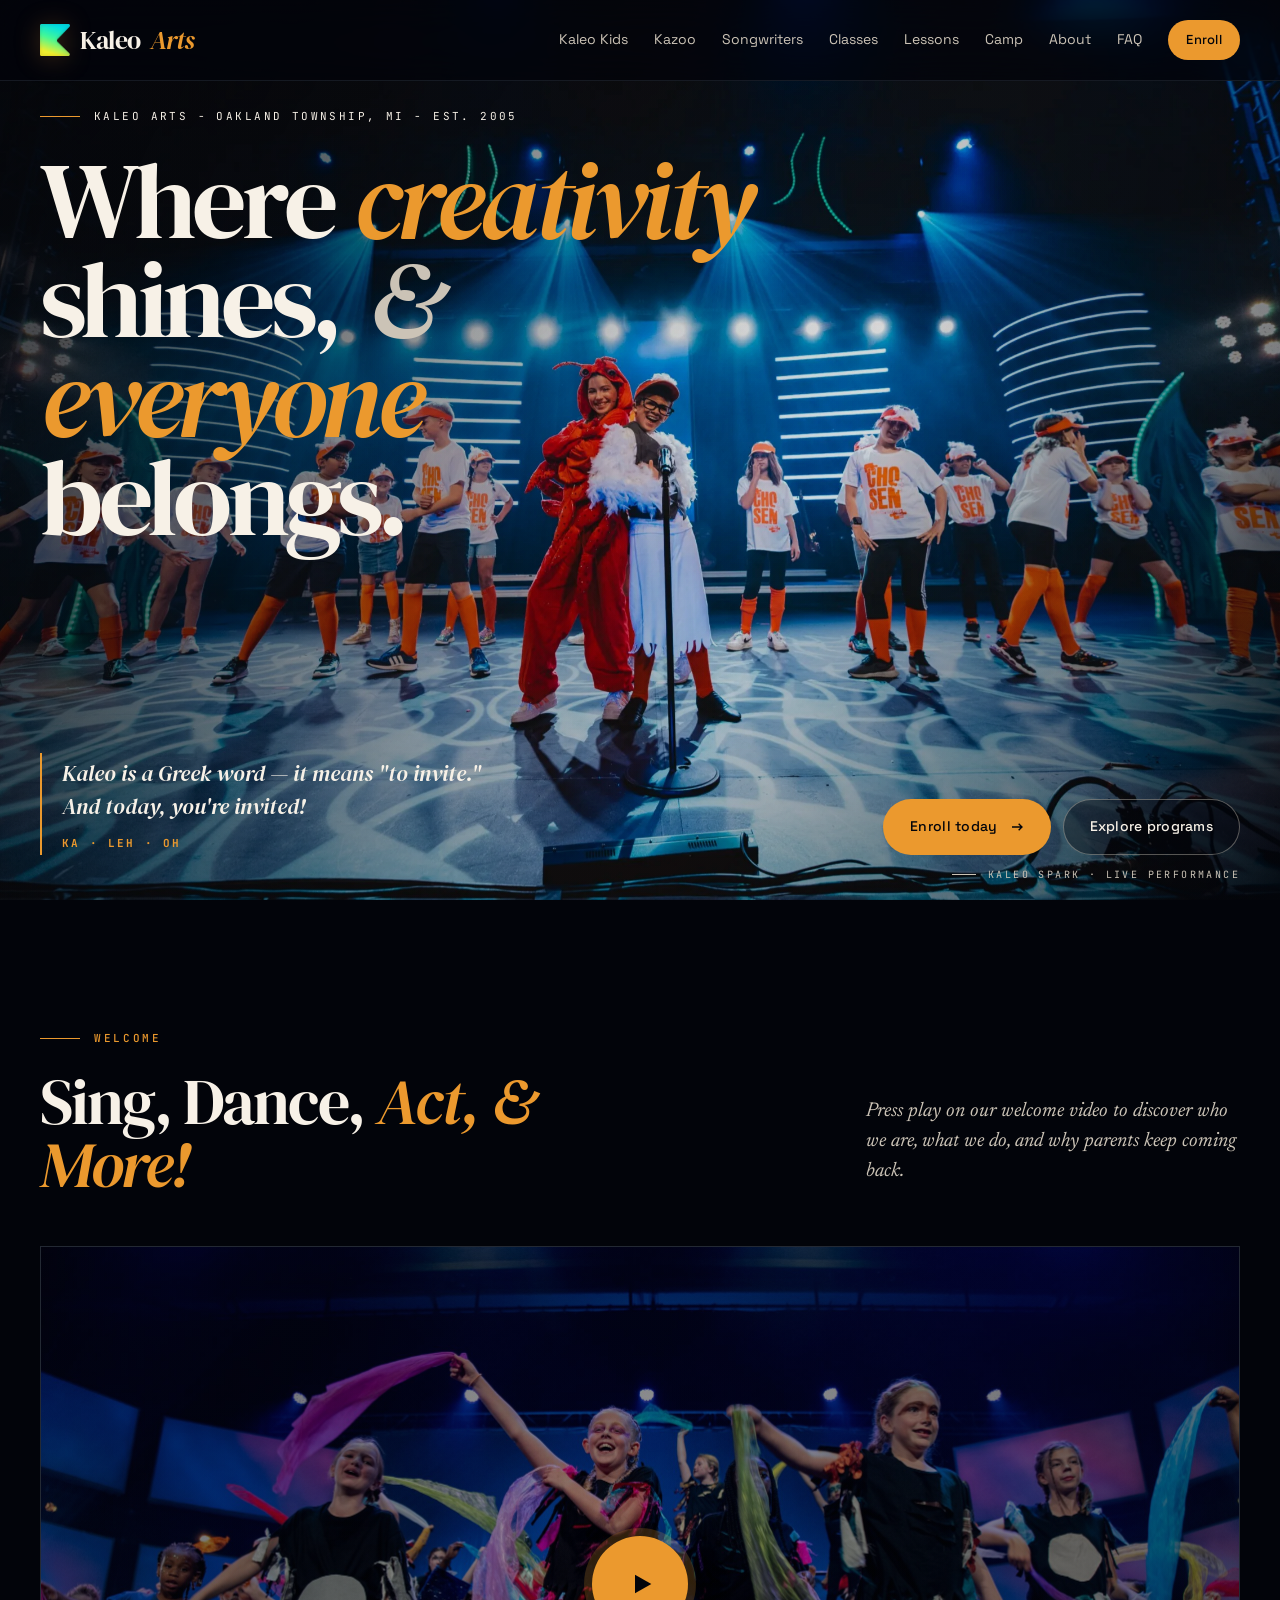
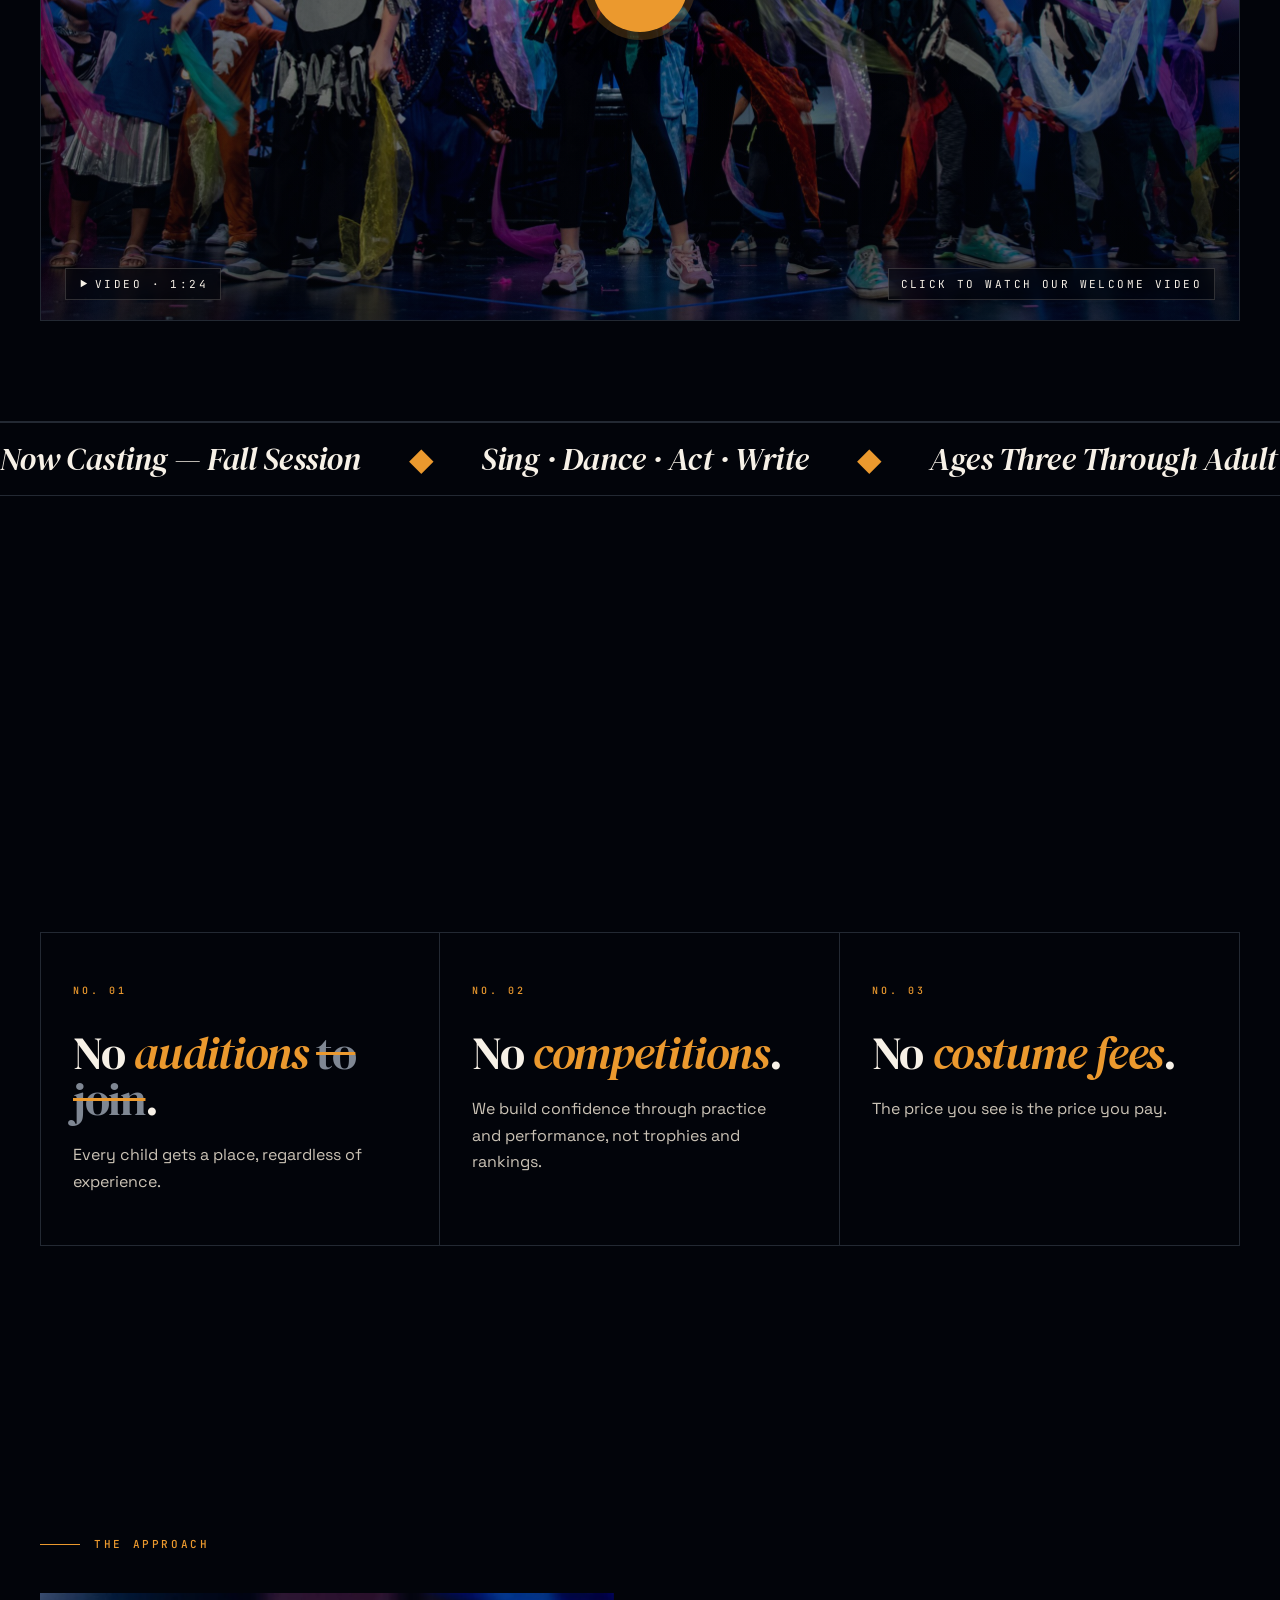
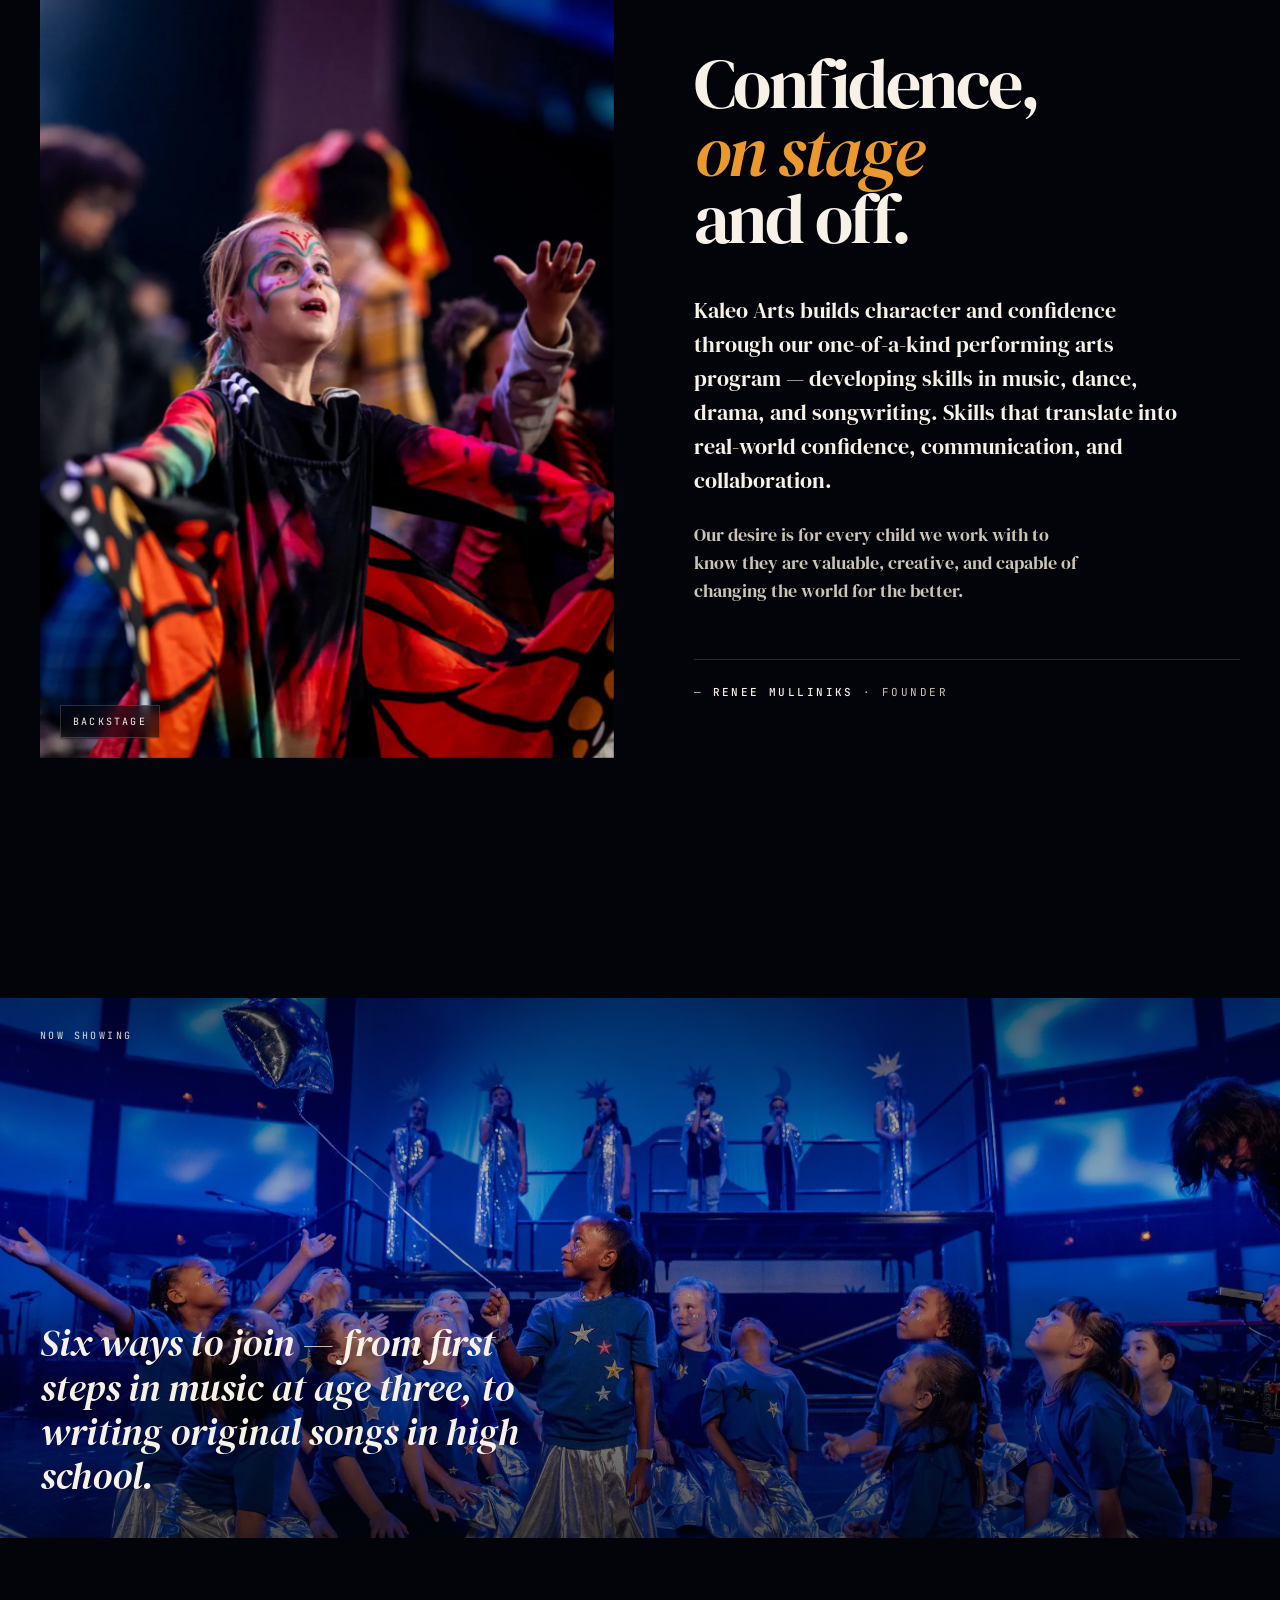
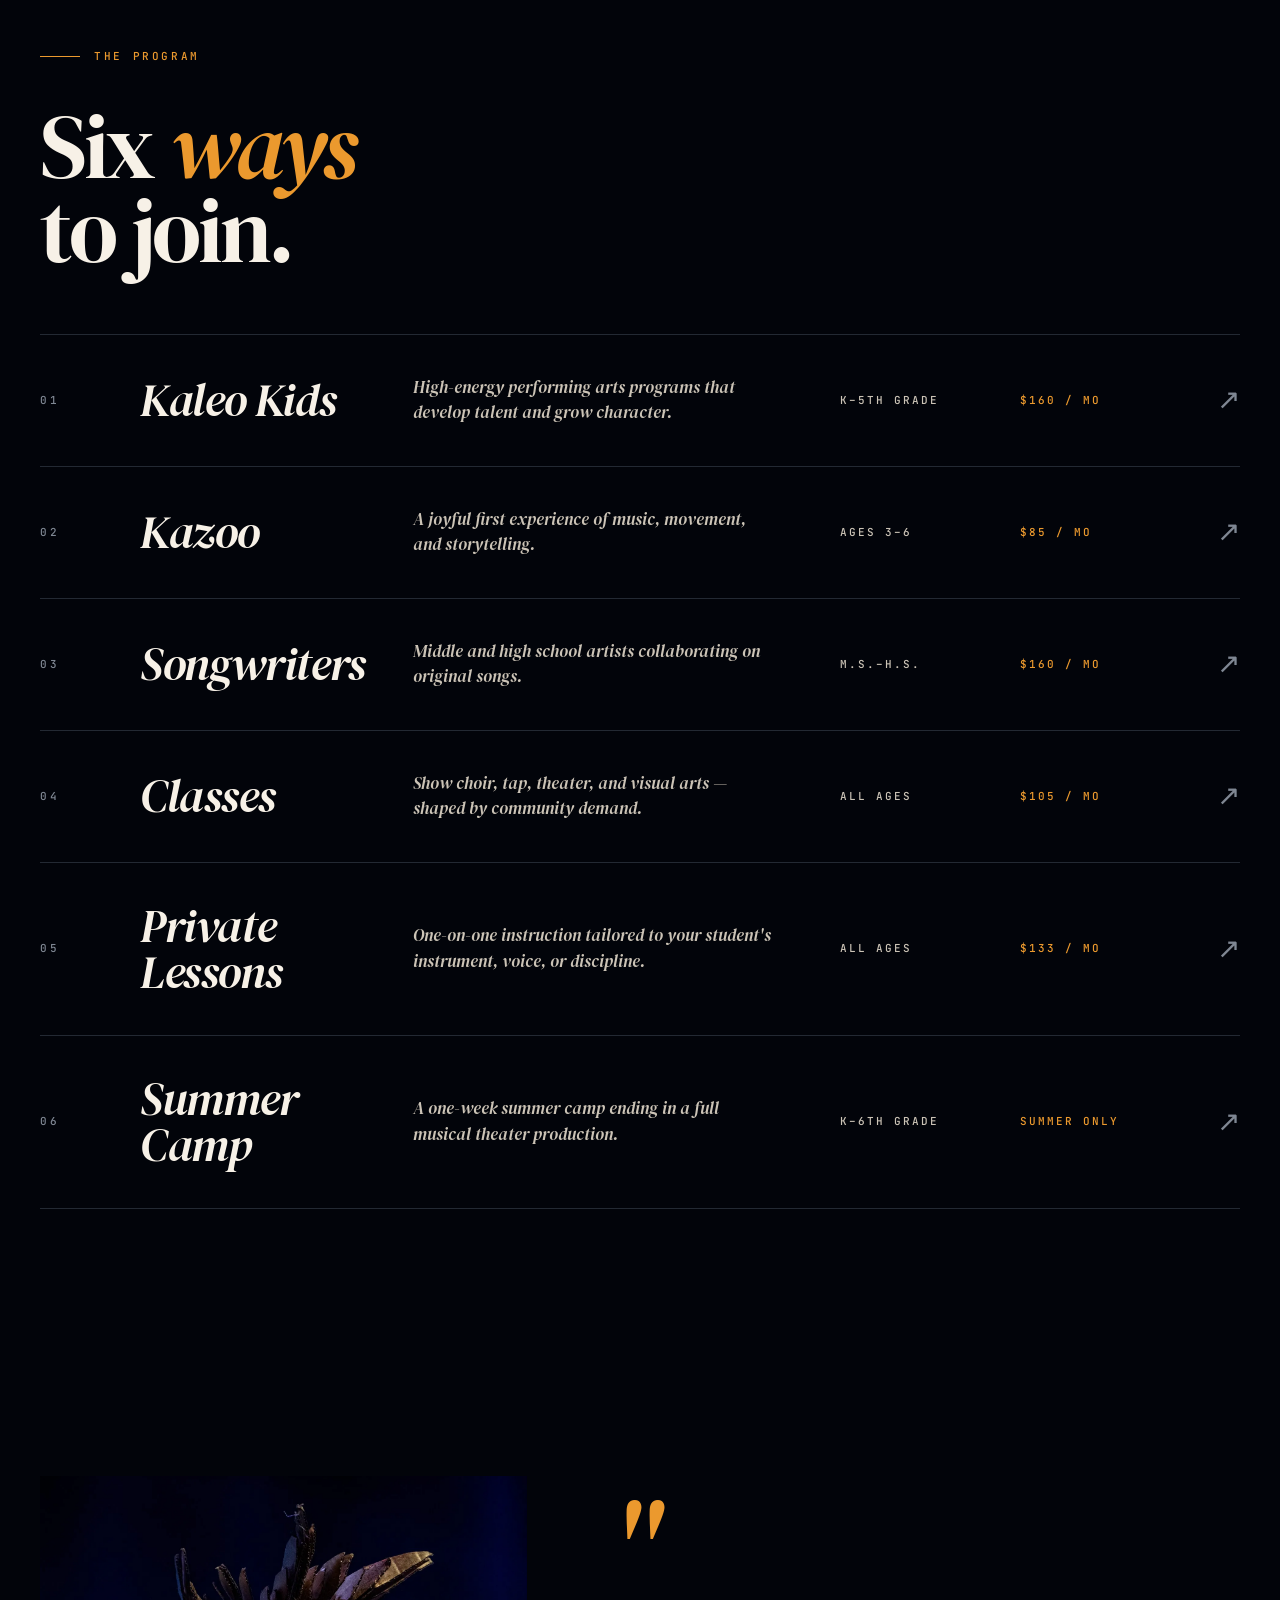
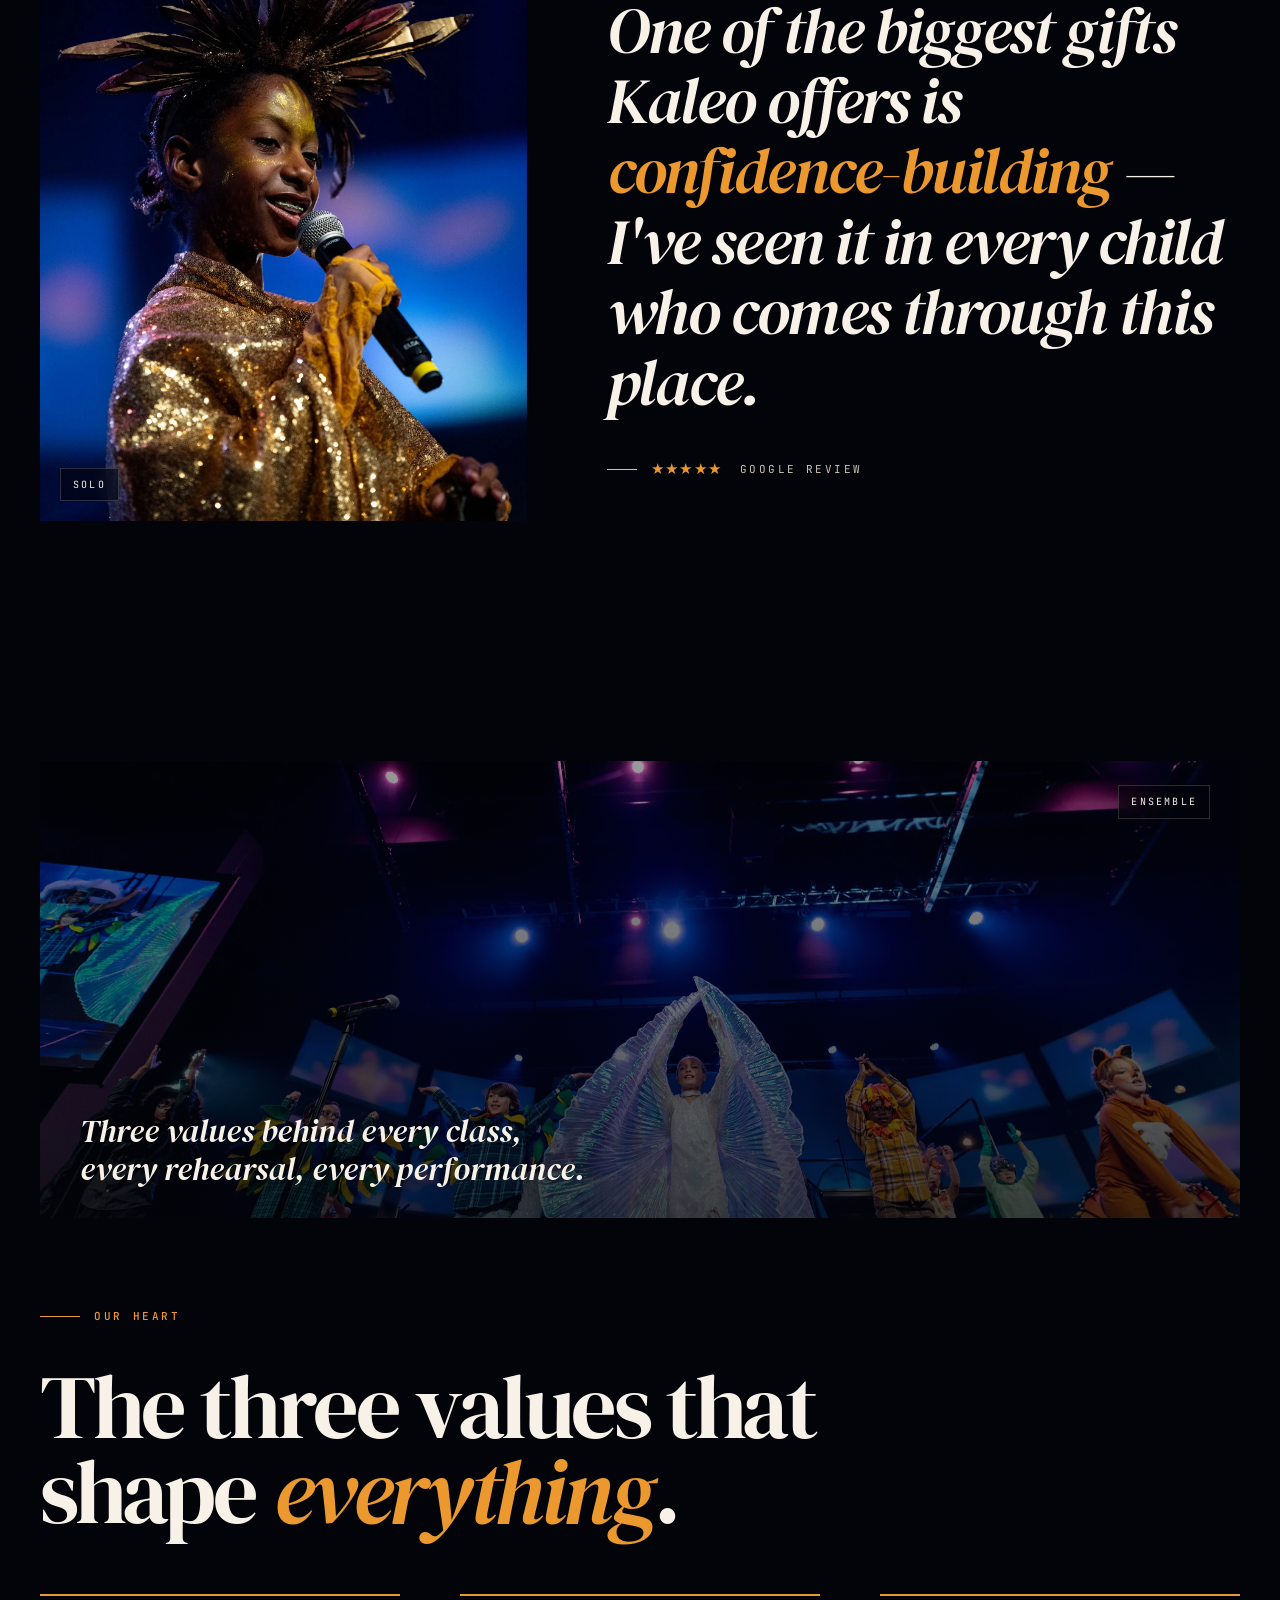
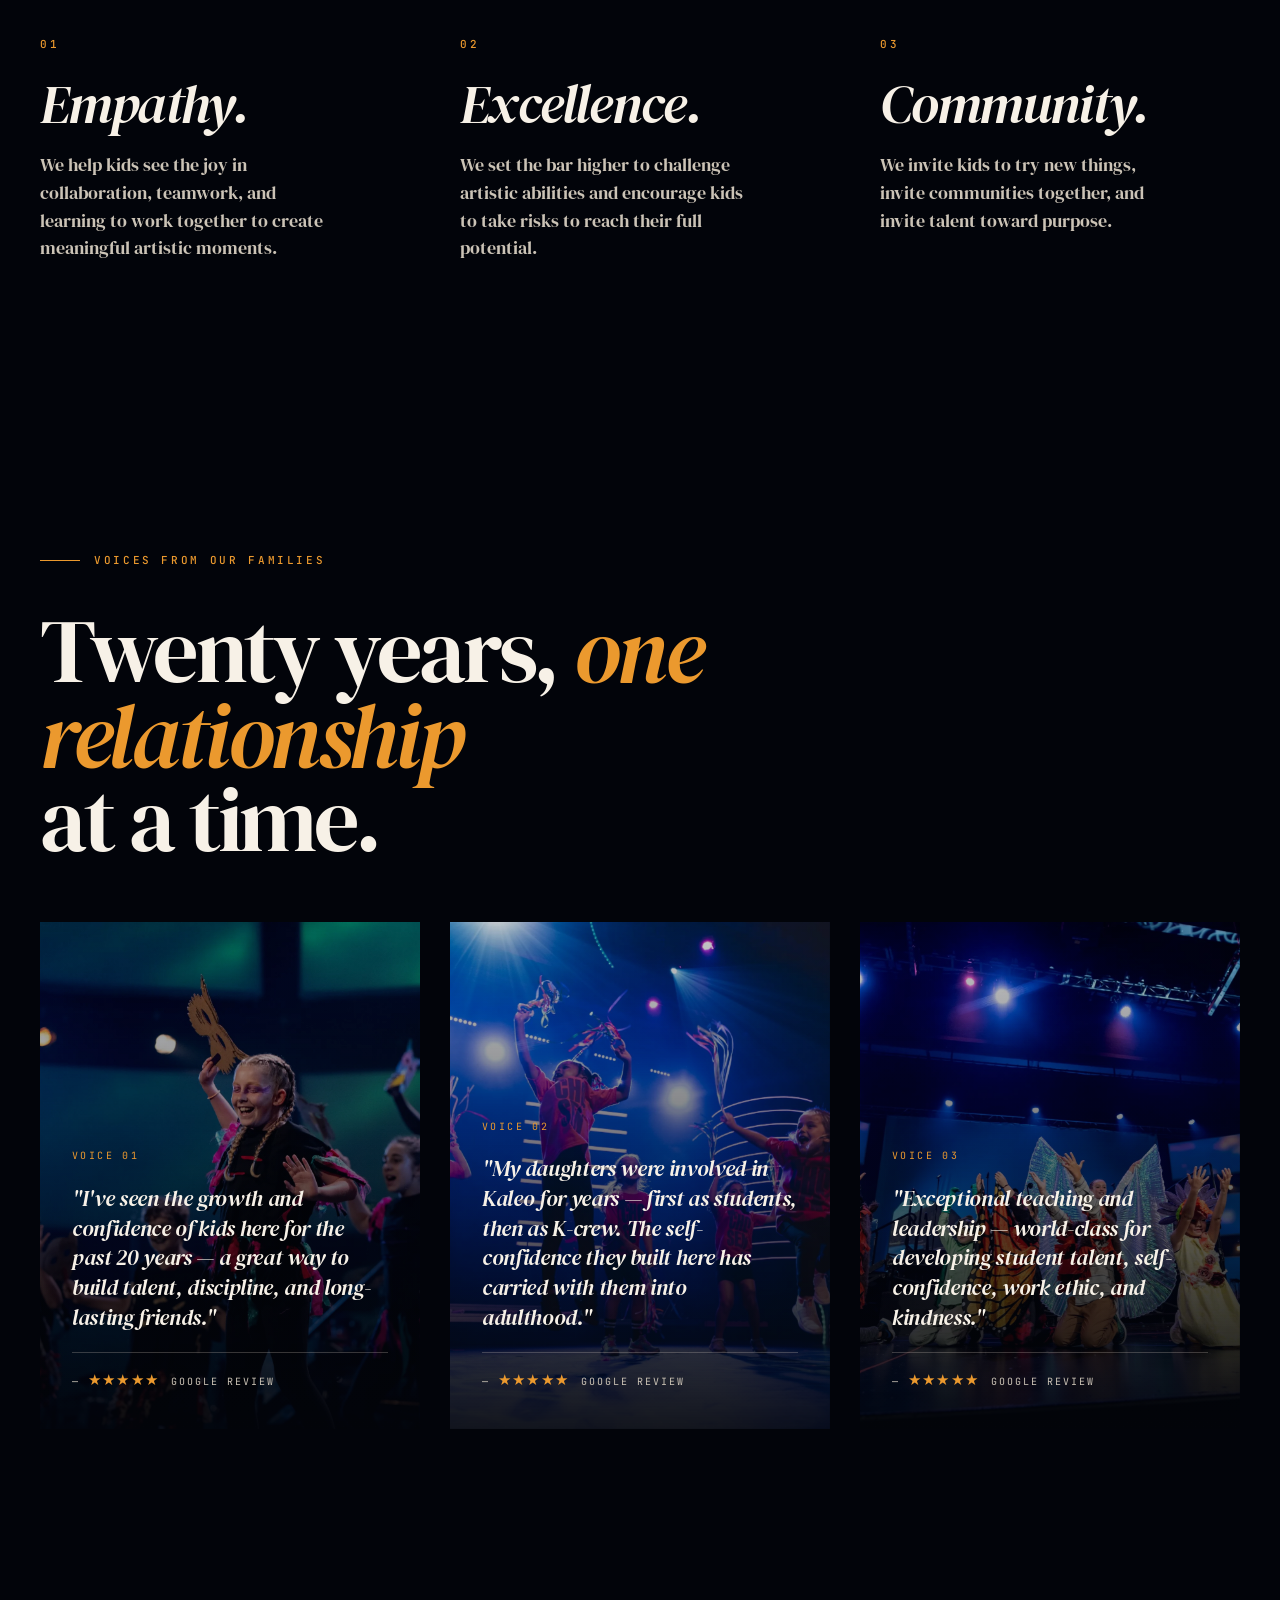
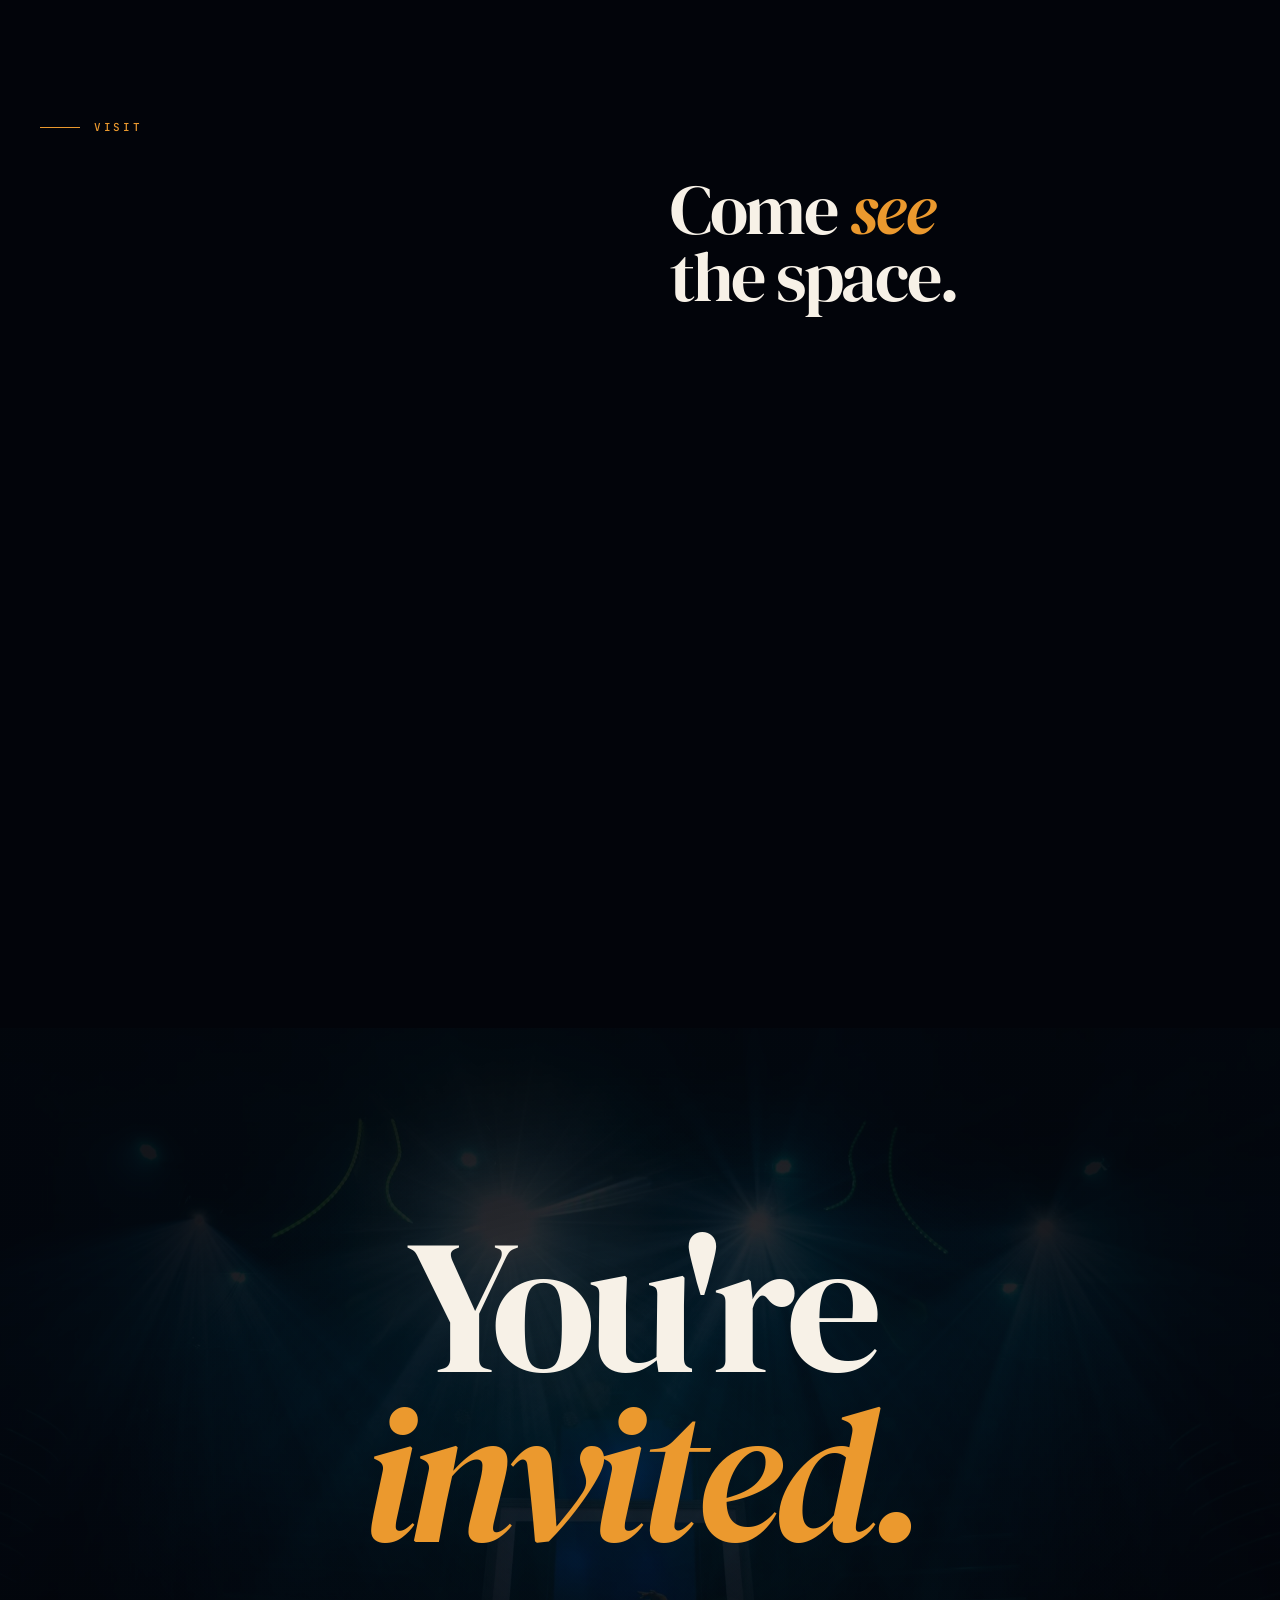
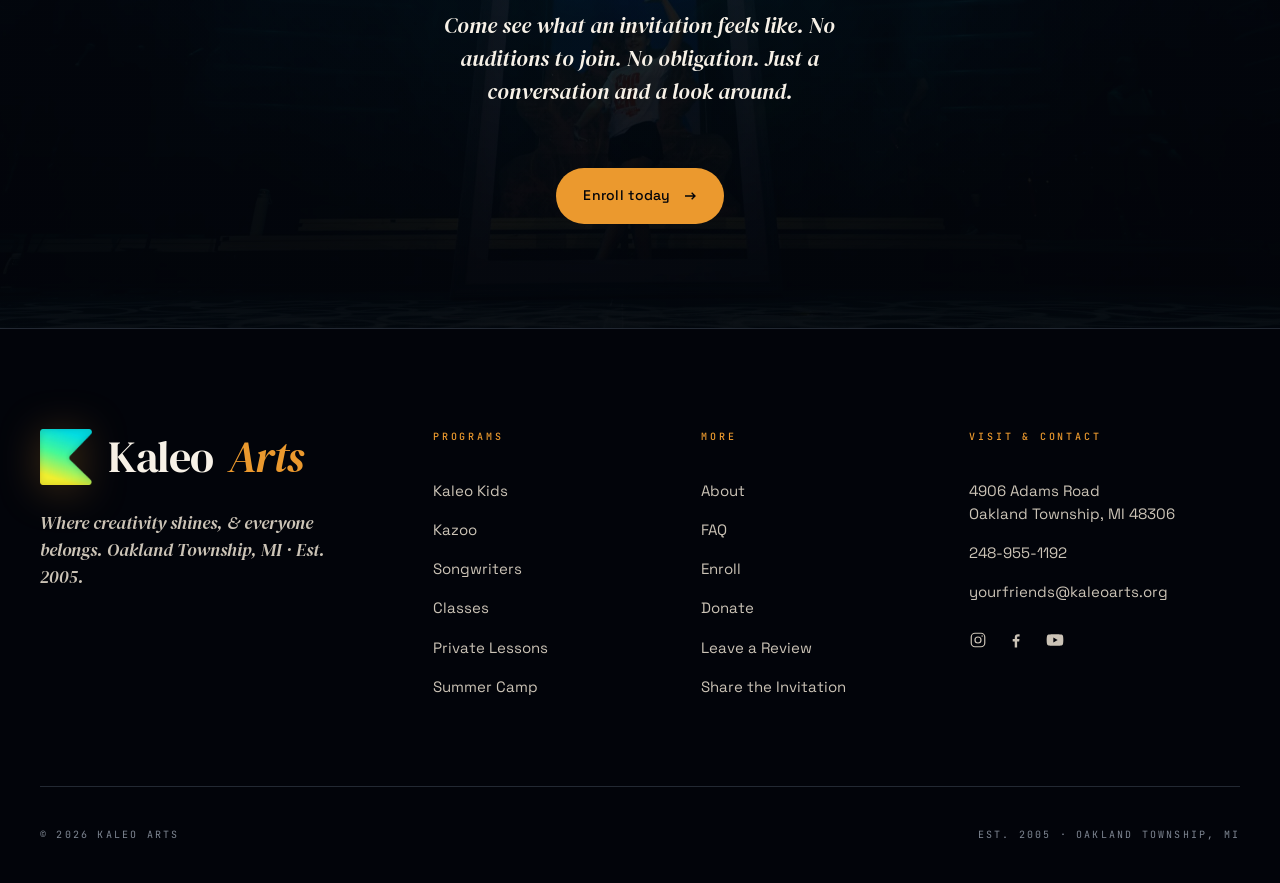
==== commit c4453f0e: "Update welcome-video heading to Sing, Dance, Act, & More!" ====
--- a/index.html
+++ b/index.html
@@ -1909,7 +1909,7 @@
     <div class="video-head">
       <div class="l">
         <span class="plate-label reveal">Welcome</span>
-        <h2 class="reveal r-d1">We're <em>glad you're here!</em></h2>
+        <h2 class="reveal r-d1">Sing, Dance, <em>Act, &amp; More!</em></h2>
       </div>
       <p class="r reveal r-d2">Press play on our welcome video to discover who we are, what we do, and why parents keep coming back.</p>
     </div>
